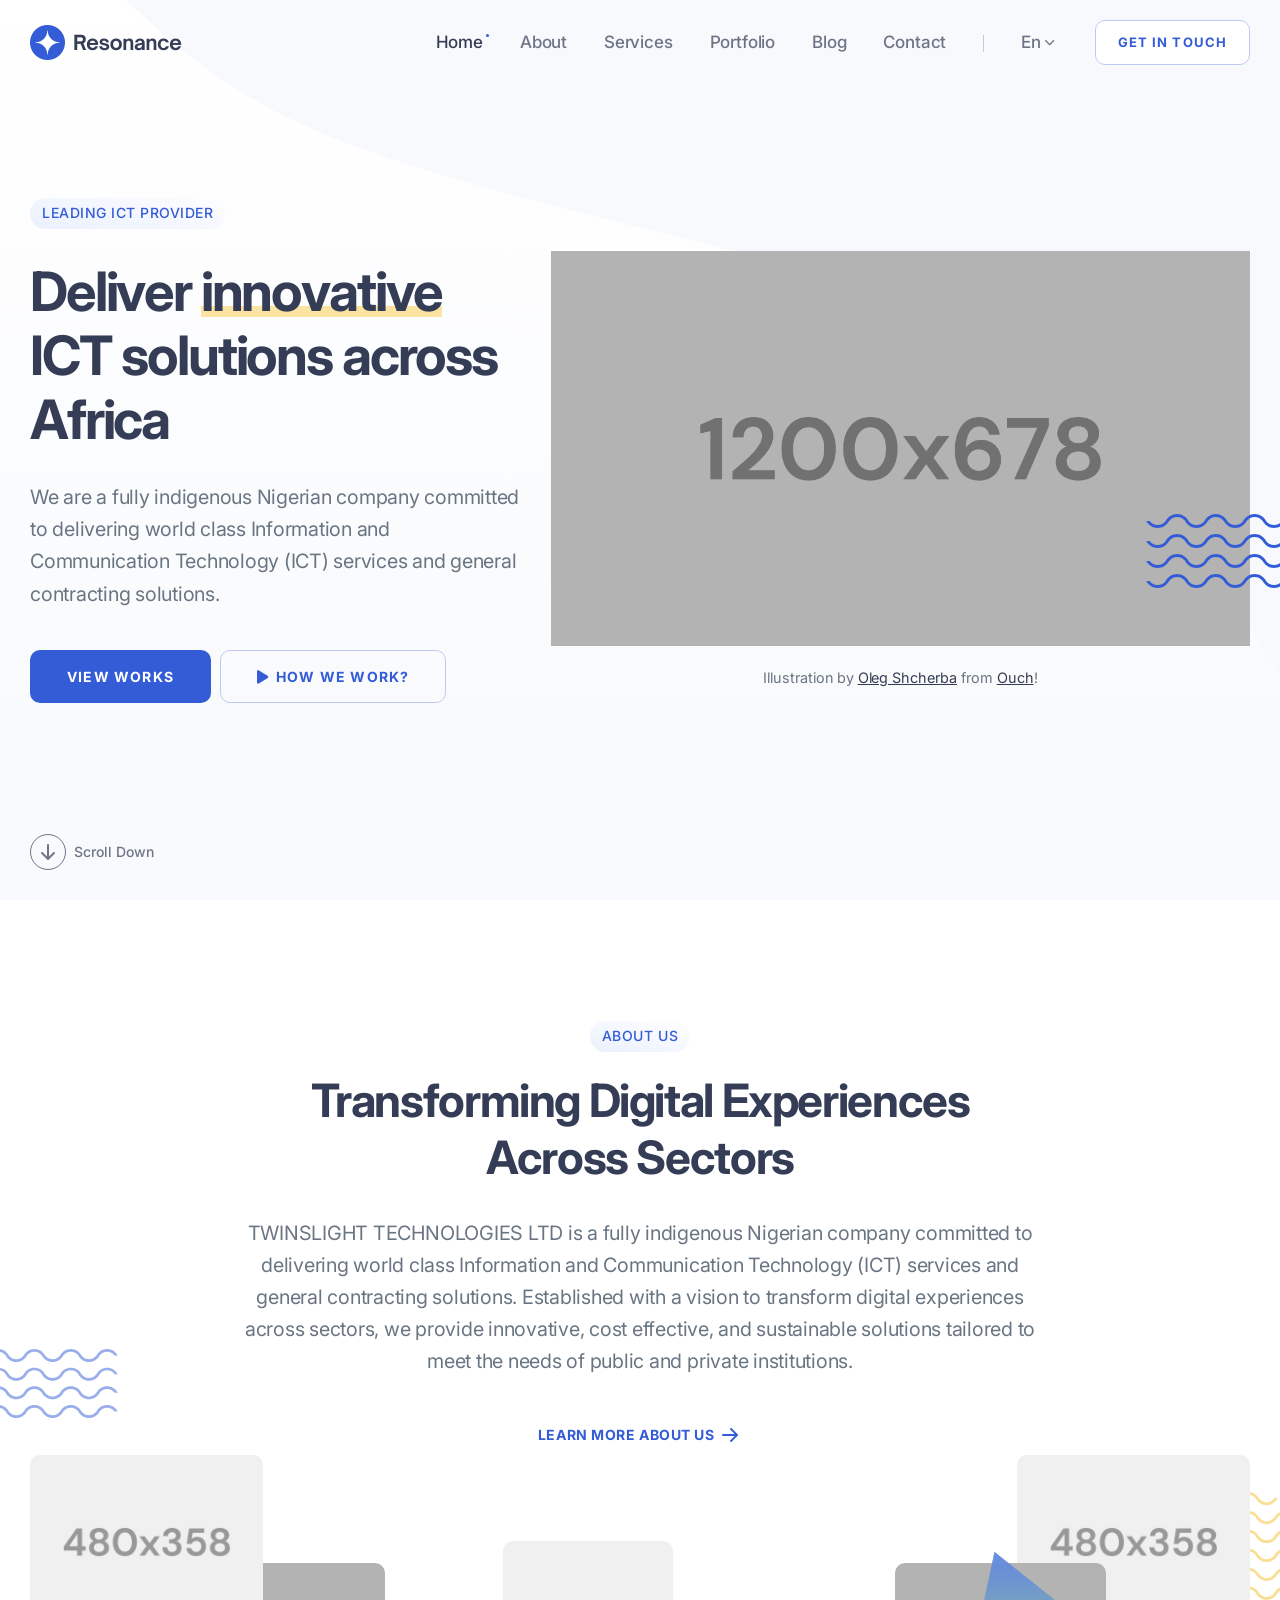
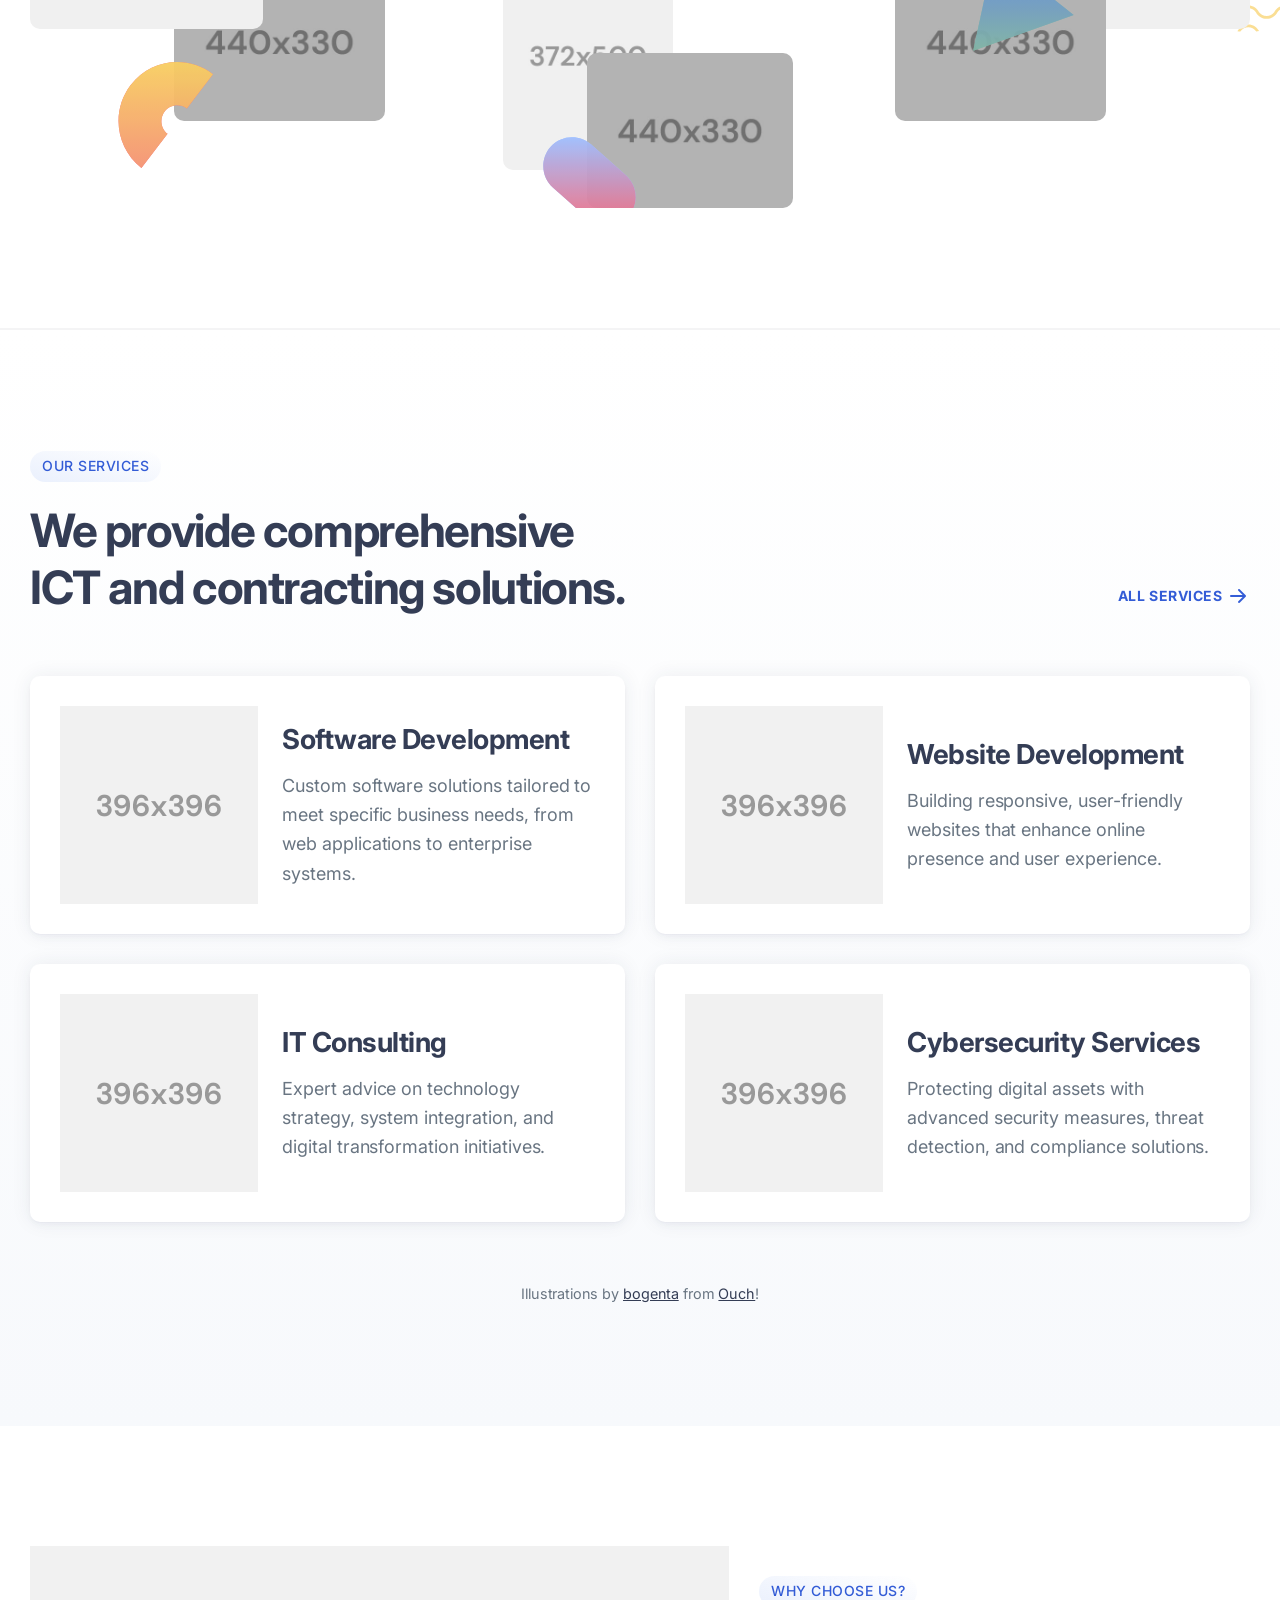
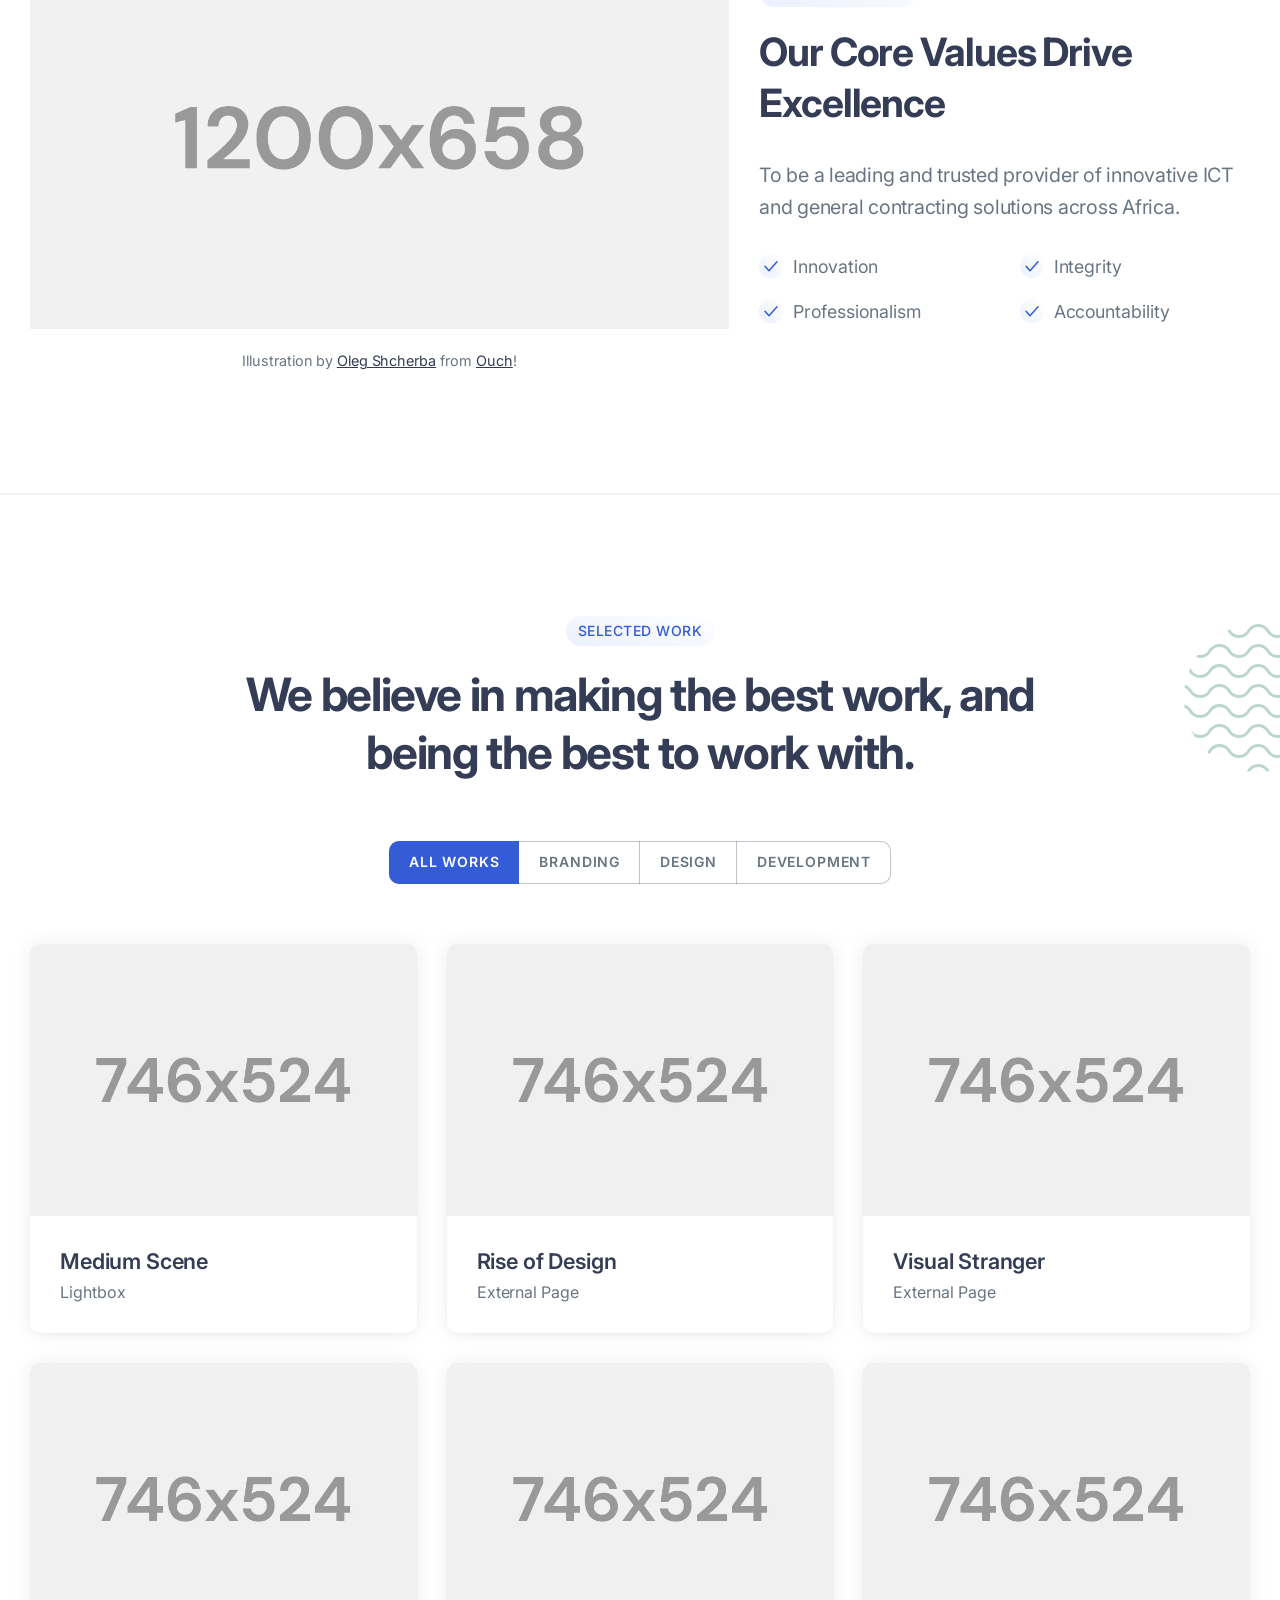
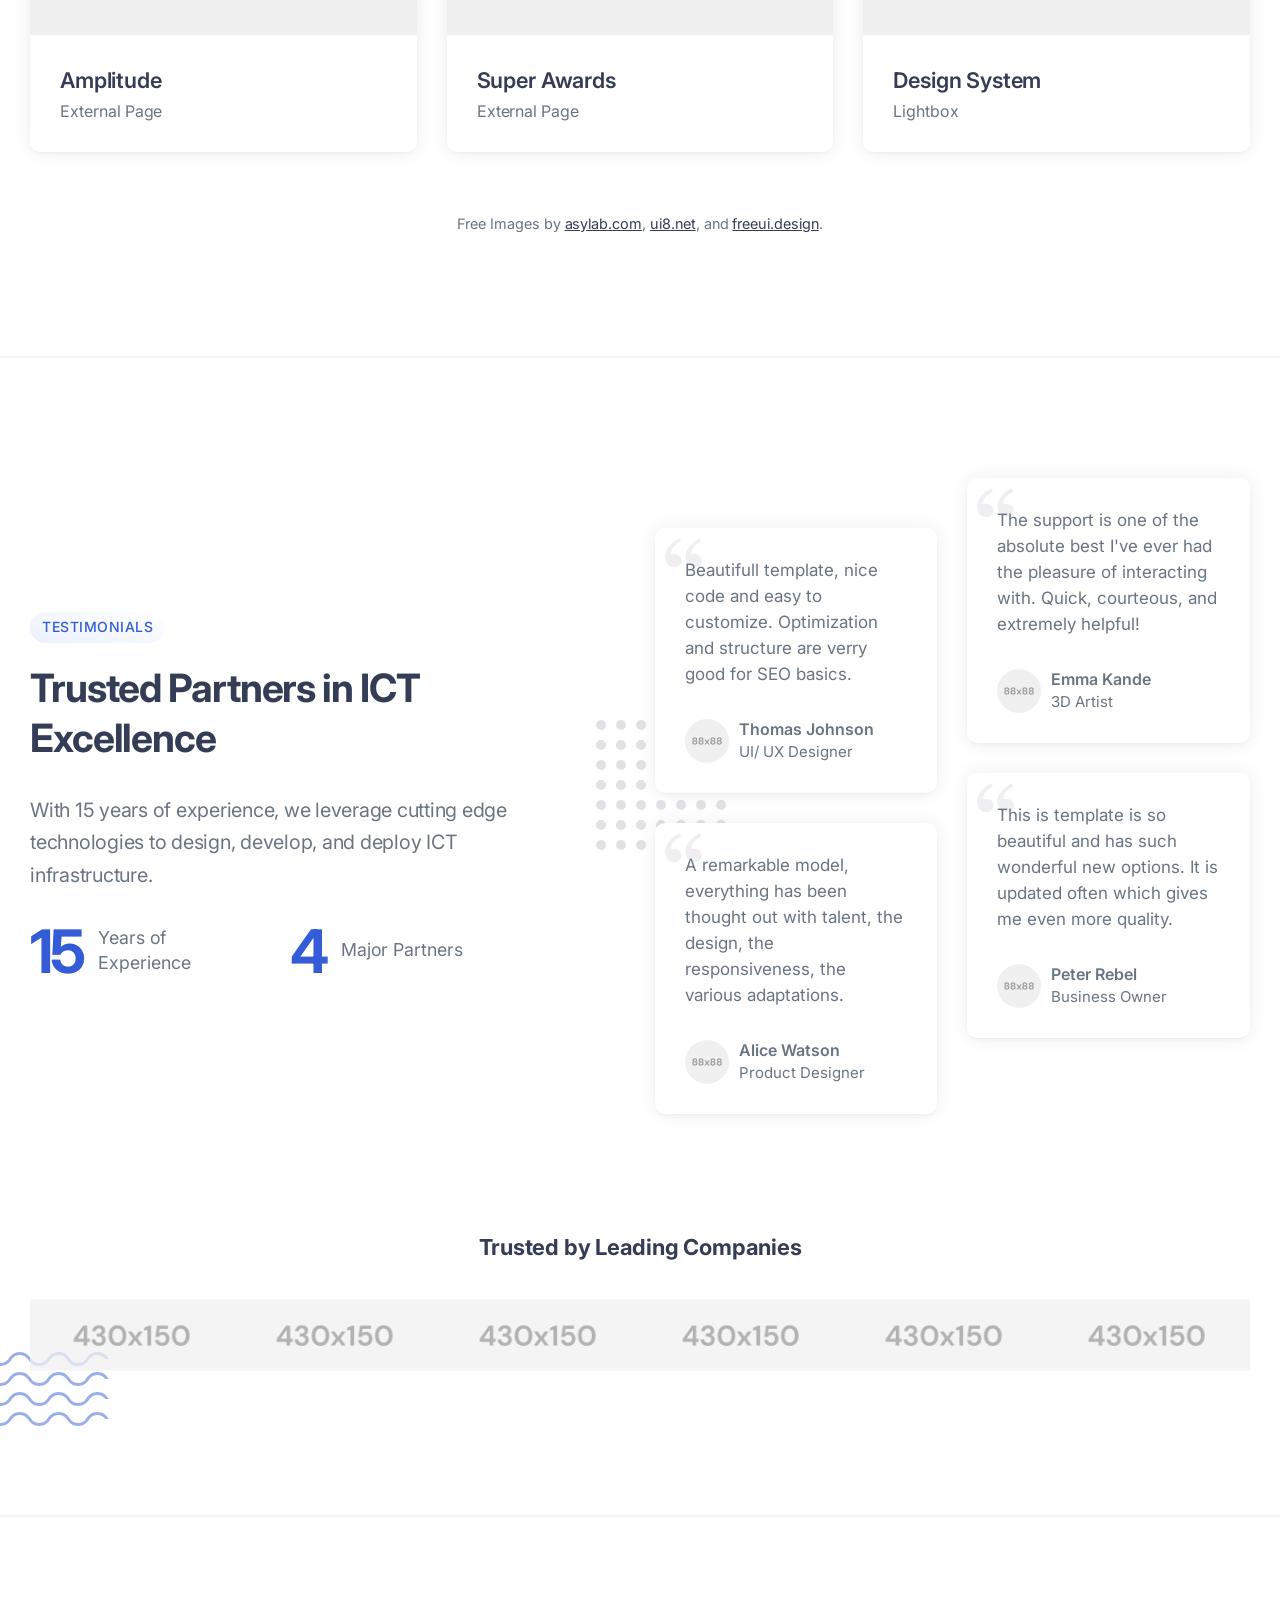
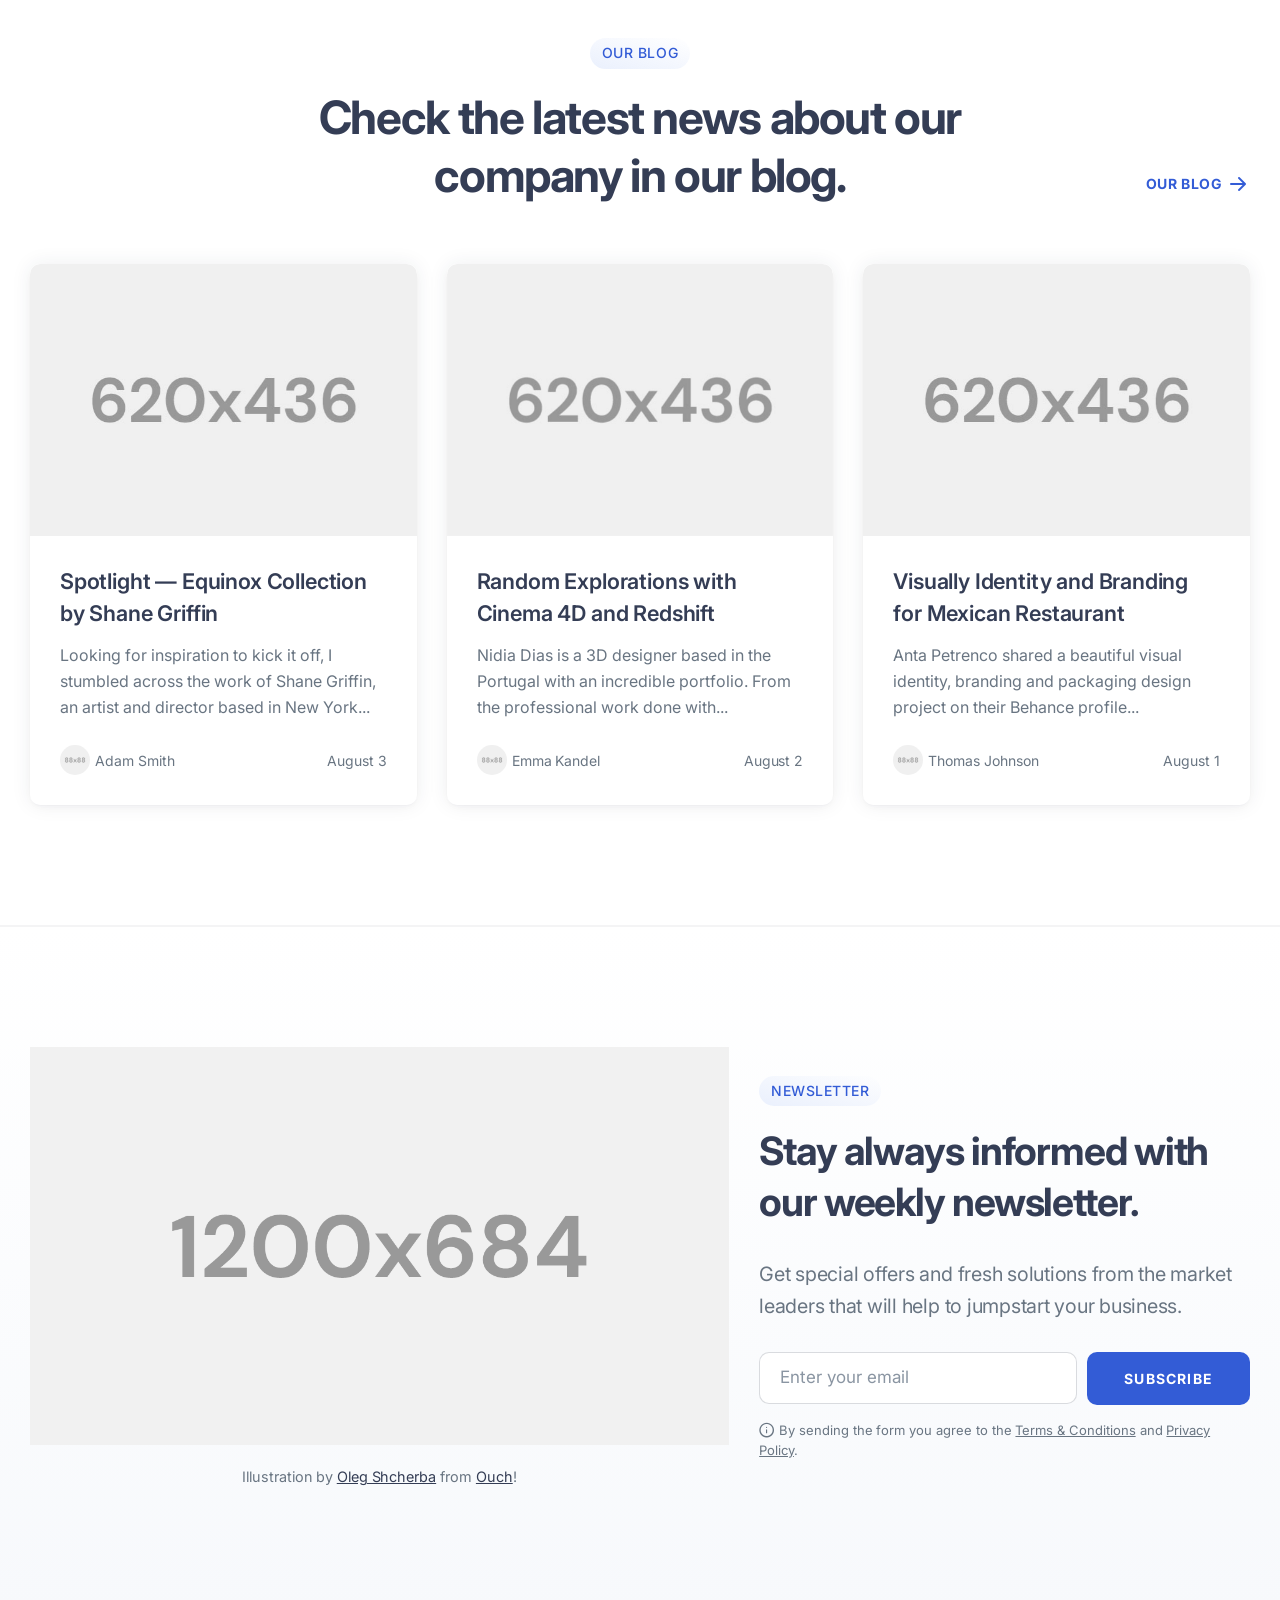
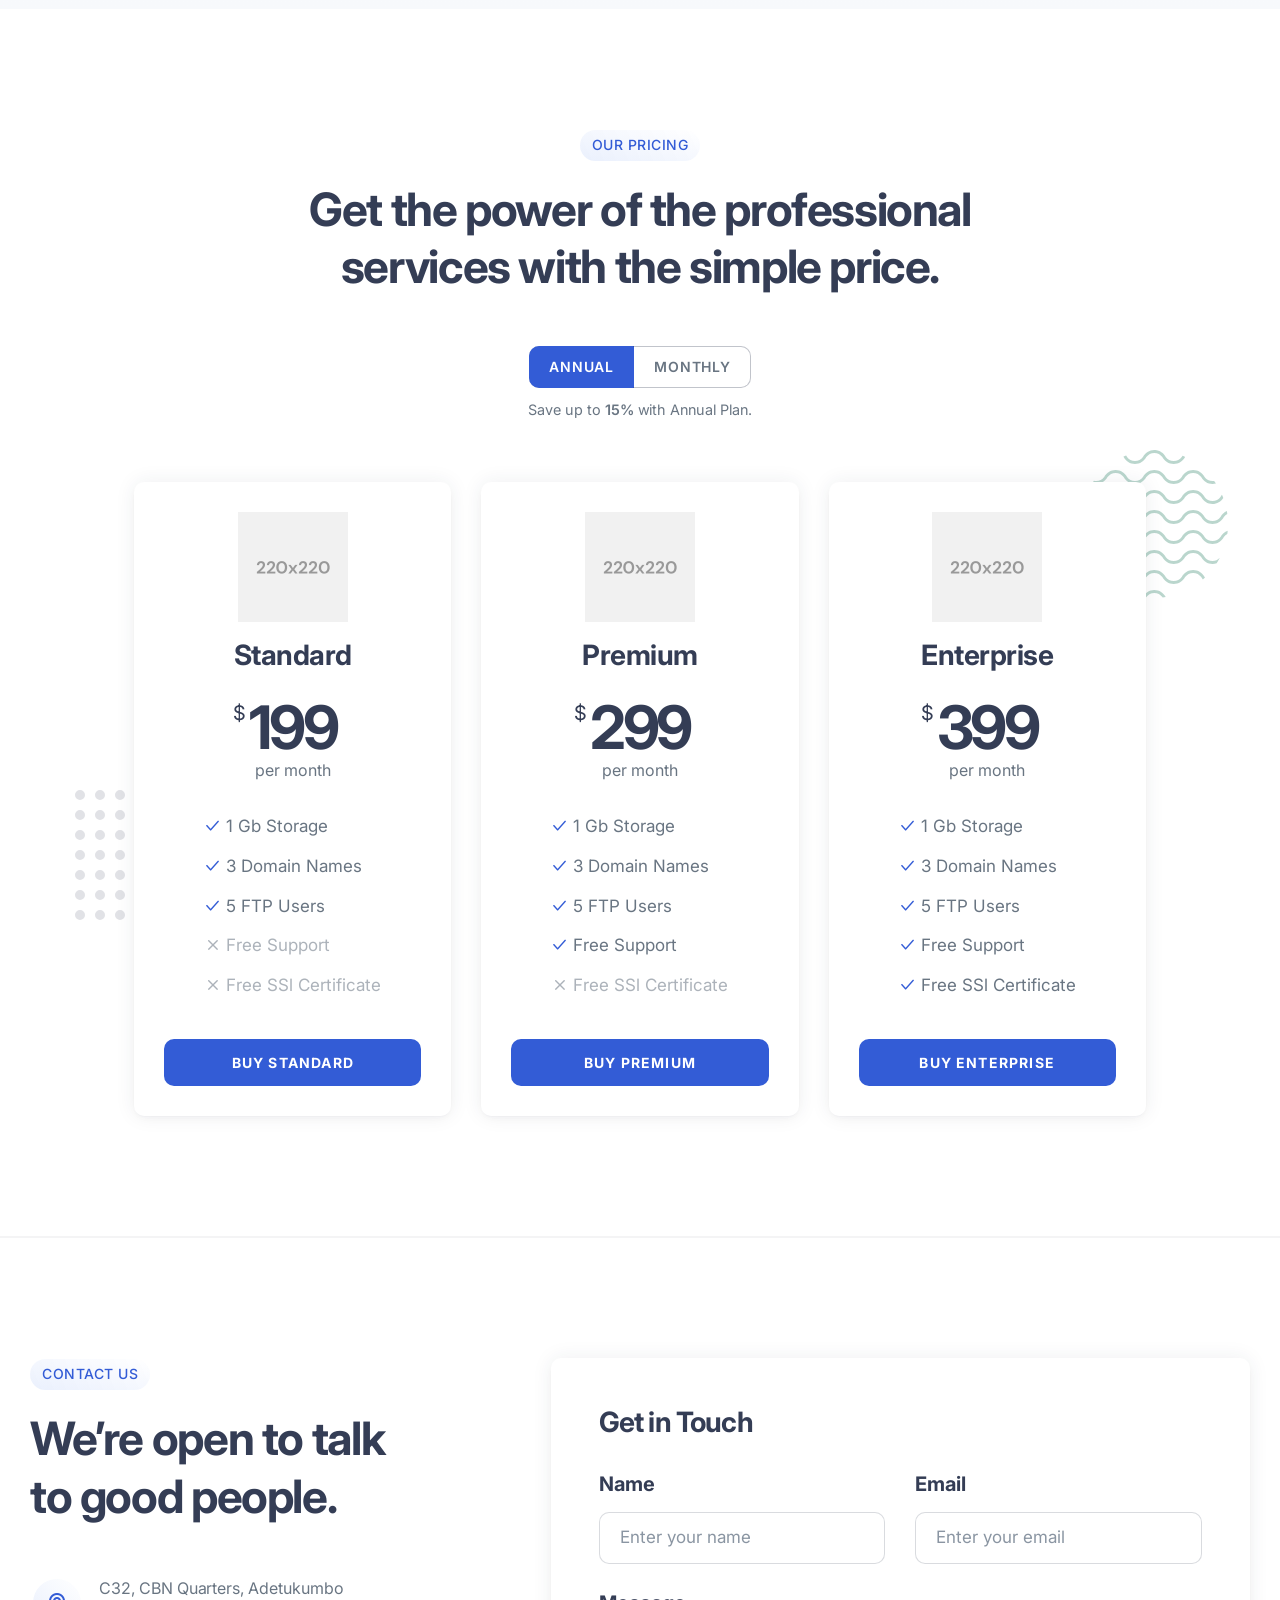
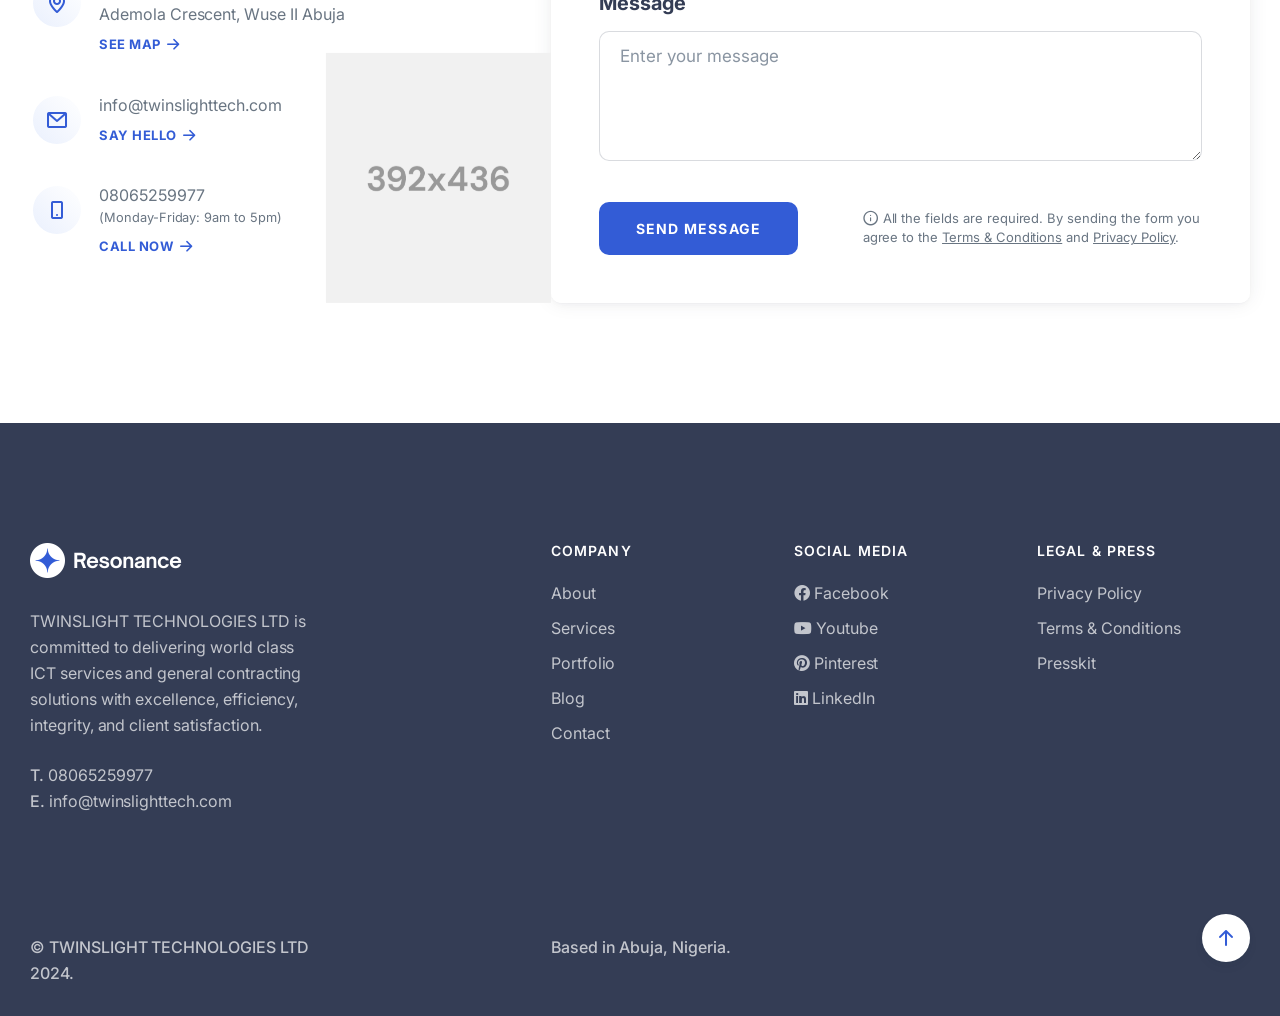
==== index.html @ d216ad8e "First commit" ====
<!DOCTYPE html>
<!-- Change the value of lang="en" attribute if your website's language is not English.
You can find the code of your language here - https://www.w3schools.com/tags/ref_language_codes.asp -->
<html lang="en">
    <head>
        
        <title>TWINSLIGHT TECHNOLOGIES LTD - Innovative ICT Solutions</title>
        <meta name="description" content="TWINSLIGHT TECHNOLOGIES LTD - Innovative ICT Solutions">  
        <meta charset="utf-8">
        <meta name="author" content="TWINSLIGHT TECHNOLOGIES LTD">
        <meta name="viewport" content="width=device-width, initial-scale=1.0" />
        
        <!-- Favicon -->
        <link rel="icon" href="images/favicon.png" type="image/png" sizes="any">
        <link rel="icon" href="images/favicon.svg" type="image/svg+xml">         

        <!-- CSS -->
        <link rel="stylesheet" href="css/bootstrap.min.css">
        <link rel="stylesheet" href="css/style.css">
        <link rel="stylesheet" href="css/style-responsive.css">
        <link rel="stylesheet" href="css/vertical-rhythm.min.css">
        <link rel="stylesheet" href="css/magnific-popup.css">
        <link rel="stylesheet" href="css/owl.carousel.css">
        <link rel="stylesheet" href="css/splitting.css">
        <link rel="stylesheet" href="css/YTPlayer.css">
        <link rel="stylesheet" href="css/demo-fancy/demo-fancy.css">
        
        <!-- Google Fonts -->
        <link rel="preconnect" href="https://fonts.googleapis.com">
        <link rel="preconnect" href="https://fonts.gstatic.com" crossorigin>
        <link href="https://fonts.googleapis.com/css2?family=Inter:wght@400;500;600;700&display=swap" rel="stylesheet"> 
    
    </head>
    <body class="appear-animate">
        
        <!-- Page Loader -->        
        <div class="page-loader color">
            <div class="loader">Loading...</div>
        </div>
        <!-- End Page Loader -->
        
        <!-- Skip to Content -->
        <a href="#main" class="btn skip-to-content">Skip to Content</a>
        <!-- End Skip to Content -->
        
        <!-- Page Wrap -->
        <div class="page" id="top">
            
            <!-- Navigation Panel -->
            <nav class="main-nav transparent stick-fixed wow-menubar wch-unset">
                <div class="main-nav-sub container">
                    
                    <!-- Logo  (* Add your text or image to the link tag. Use SVG or PNG image format. 
                    If you use a PNG logo image, the image resolution must be equal 200% of the visible logo
                    image size for support of retina screens. See details in the template documentation. *) -->
                    <div class="nav-logo-wrap position-static local-scroll">
                        <a href="index.html" class="logo">
                            <img src="images/demo-fancy/logo-dark.png" alt="TWINSLIGHT TECHNOLOGIES LTD Logo" width="154" height="35" />
                        </a>
                    </div>
                    
                    <!-- Mobile Menu Button -->
                    <div class="mobile-nav" role="button" tabindex="0">
                        <i class="mobile-nav-icon"></i>
                        <span class="visually-hidden">Menu</span>
                    </div>
                    
                    <!-- Main Menu -->
                    <div class="inner-nav desktop-nav">
                        <ul class="clearlist local-scroll justify-content-end">                            
                            <li><a href="fancy-multi-page.html" class="active">Home</a></li>
                            <li><a href="fancy-about.html">About</a></li>
                            <li><a href="fancy-services.html">Services</a></li>
                            <li><a href="fancy-portfolio.html">Portfolio</a></li>
                            <li><a href="fancy-blog.html">Blog</a></li>
                            <li><a href="fancy-contact.html">Contact</a></li>
                            
                            <li class="desktop-nav-display">
                                <div class="vr mt-2"></div>
                            </li>
                            
                            <!-- Languages -->
                            <li>
                                <a href="#" class="mn-has-sub">En <i class="mi-chevron-down"></i></a>
                                
                                <ul class="mn-sub to-left">                                    
                                    <li><a href="#">English</a></li>
                                    <li><a href="#">French</a></li>
                                    <li><a href="#">German</a></li>                                    
                                </ul>
                                
                            </li>
                            <!-- End Languages -->  
                                                      
                            <li>
                                <a href="fancy-contact.html" class="opacity-1 no-hover">
                                    <span class="btn btn-mod btn-w btn-border-c btn-small btn-round" data-btn-animate="y">Get in touch</span>
                                </a>
                            </li>
                        </ul>                      
                        
                    </div>
                    <!-- End Main Menu -->
                    
                </div>
            </nav>
            <!-- End Navigation Panel -->
            
            <main id="main">
            
                <!-- Home Section -->
                <section class="home-section bg-gradient-gray-light-1 bg-scroll" id="home">
                    
                    <!-- Background Shape -->
                    <div class="bg-shape-1 wow fadeIn">
                        <img src="images/demo-fancy/bg-shape-1.svg" alt="" />
                    </div>
                    <!-- End Background Shape -->
                    
                    <div class="container position-relative min-height-100vh d-flex align-items-center pt-100 pb-100 pt-sm-120 pb-sm-120">
                        
                        <!-- Home Section Content -->
                        <div class="home-content text-start">
                            <div class="row">
                                
                                <!-- Home Section Text -->
                                <div class="col-md-10 offset-md-1 col-lg-6 offset-lg-0 col-xl-5 d-flex align-items-center mb-md-60 mb-sm-30">
                                    <div class="w-100 text-center text-lg-start">
                                        
                                        <h2 class="section-caption-fancy mb-30 mb-xs-20 wow fadeInUp" data-wow-duration="1.2s">
                                            Leading ICT Provider
                                        </h2>
                                        
                                        <h1 class="hs-title-10 mb-30">
                                            <span class="wow charsAnimIn" data-splitting="chars">
                                                Deliver <span class="mark-decoration-3-wrap">innovative <b class="mark-decoration-3 wow scalexIn" data-wow-delay="1.1s"></b></span> ICT solutions across Africa
                                            </span>
                                        </h1>
                                        
                                        <p class="section-descr mb-40 wow fadeInUp" data-wow-delay="0.6s" data-wow-duration="1.2s" data-wow-offset="0">
                                            We are a fully indigenous Nigerian company committed to delivering world class Information and Communication Technology (ICT) services and general contracting solutions.
                                        </p>
                                    
                                        <div class="local-scroll wow fadeInUp wch-unset" data-wow-delay="0.7s" data-wow-duration="1.2s">
                                            
                                            <a href="fancy-portfolio.html" class="btn btn-mod btn-color btn-large btn-round btn-hover-anim me-1 mb-xs-10">
                                                <span>View works</span>
                                            </a>
                                            
                                            <a href="https://www.youtube.com/watch?v=jTea_8Fk5Ns" class="btn btn-mod btn-border-c btn-large btn-round mb-xs-10 lightbox mfp-iframe" data-btn-animate="y">
                                                <i class="icon-play size-13 me-1"></i> How we work?
                                            </a>
                                            
                                        </div>
                                        
                                    </div>
                                </div>
                                <!-- End Home Section Text -->
                                
                                <!-- Image -->
                                <div class="col-lg-6 col-xl-7 d-flex align-items-center">
                                    <div class="w-100 wow fadeInLeft" data-wow-delay="0.7s">
                                        
                                        <div class="position-relative mt-40 mb-20">
                                            
                                            <img src="images/demo-fancy/hs-image.png" alt="Image Description" class="w-100" />
                                            
                                            <!-- Decorative Waves -->
                                            <div class="decoration-5 d-none d-sm-block" data-rellax-y data-rellax-speed="-0.7" data-rellax-percentage="0.5">
                                                <img src="images/demo-fancy/decoration-1.svg" alt="" />
                                            </div>
                                            <!-- End Decorative Waves -->
                                            
                                        </div>
                                        
                                        <div class="small text-gray text-center">
                                            Illustration by <a href="https://icons8.com/illustrations/author/TQQ1qAnr9rn5" rel="noopener nofollow" target="_blank">Oleg Shcherba</a> from <a href="https://icons8.com/illustrations" rel="noopener nofollow" target="_blank">Ouch</a>!
                                        </div>
                                        
                                    </div>
                                </div>
                                <!-- End Image -->
                                
                            </div>                            
                        </div>
                        <!-- End Home Section Content -->
                        
                        <!-- Scroll Down -->
                        <div class="local-scroll scroll-down-wrap-type-1 wow fadeInUp" data-wow-offset="0">
                            <div class="container text-center text-lg-start">
                                <a href="#about" class="scroll-down-1">
                                    <div class="scroll-down-1-icon">
                                        <i class="mi-arrow-down"></i>
                                    </div>
                                    <div class="scroll-down-1-text">Scroll Down</div>
                                </a>
                            </div>                            
                        </div>
                        <!-- End Scroll Down -->
                        
                    </div>
                    
                </section>
                <!-- End Home Section -->
                
                
                <!-- About Section -->
                <section class="page-section" id="about">
                    <div class="container position-relative">
                    
                        <div class="row mb-xs-40">                            
                            <div class="col-md-10 offset-md-1 col-lg-8 offset-lg-2 text-center">
                                
                                <h2 class="section-caption-fancy mb-20 mb-xs-10">About Us</h2>
                                
                                <h3 class="section-title mb-30 mb-xs-20 wow fadeInUp">Transforming Digital Experiences Across Sectors</h3>
                                
                                <p class="section-descr mb-40 mb-sm-20 wow fadeInUp" data-wow-delay="0.06s">
                                    TWINSLIGHT TECHNOLOGIES LTD is a fully indigenous Nigerian company committed to delivering world class Information and Communication Technology (ICT) services and general contracting solutions. Established with a vision to transform digital experiences across sectors, we provide innovative, cost effective, and sustainable solutions tailored to meet the needs of public and private institutions.
                                </p>
                                
                                <div class="local-scroll wow fadeInUp" data-wow-delay="0.12s">
                                    <a href="fancy-about.html" class="link-hover-anim" data-link-animate="y">Learn more about us <i class="mi-arrow-right size-24"></i></a>
                                </div>
                                
                            </div>                            
                        </div>
                        
                        <!-- Images Composition -->
                        <div class="row">
                                                        
                            <div class="col-sm-4 mb-xs-50">
                                <div class="me-xl-4 pe-sm-2">
                                    <div class="composition-1">
                                        <div class="composition-1-image-1">
                                            <img src="images/demo-fancy/section-image-1.jpg" alt="Image Description" />
                                        </div>
                                        <div class="composition-1-image-2">
                                            <img src="images/demo-fancy/section-image-2.jpg" alt="Image Description" />
                                        </div>
                                        <div class="composition-1-decoration-1" data-rellax-y data-rellax-speed="-0.5" data-rellax-percentage="0.65">
                                            <img src="images/demo-fancy/decoration-1.svg" alt="" />
                                        </div>
                                        <div class="composition-1-decoration-2" data-rellax-y data-rellax-speed="0.5" data-rellax-percentage="0.2">
                                            <img src="images/demo-fancy/decoration-2.svg" alt="" />
                                        </div>
                                    </div>
                                </div>
                            </div>
                            
                            <div class="col-sm-4 mb-xs-50">
                                <div class="ms-xl-5 ps-sm-2 me-xl-4 pe-sm-2 pe-xl-3">
                                    <div class="composition-2">
                                        <div class="composition-2-image-1 mt-xs-0">
                                            <img src="images/demo-fancy/section-image-3.jpg" alt="Image Description" />
                                        </div>
                                        <div class="composition-2-image-2">
                                            <img src="images/demo-fancy/section-image-4.jpg" alt="Image Description" />
                                        </div>
                                        <div class="composition-2-decoration" data-rellax-y data-rellax-speed="0.5" data-rellax-percentage="0.2">
                                            <img src="images/demo-fancy/decoration-3.svg" alt="" />
                                        </div>
                                    </div>
                                </div>
                            </div>
                            
                            <div class="col-sm-4">
                                <div class="ms-xl-4 ps-sm-2">
                                    <div class="composition-3">
                                        <div class="composition-3-image-1">
                                            <img src="images/demo-fancy/section-image-6.jpg" alt="Image Description" />
                                        </div>
                                        <div class="composition-3-image-2">
                                            <img src="images/demo-fancy/section-image-5.jpg" alt="Image Description" />
                                        </div>
                                        <div class="composition-3-decoration-1" data-rellax-y data-rellax-speed="0.5" data-rellax-percentage="0.7">
                                            <img src="images/demo-fancy/decoration-4.svg" alt="" />
                                        </div>
                                        <div class="composition-3-decoration-2" data-rellax-y data-rellax-speed="-0.5" data-rellax-percentage="0.5">
                                            <img src="images/demo-fancy/decoration-5.svg" alt="" />
                                        </div>
                                    </div>
                                </div>
                            </div>
                            
                        </div>
                        <!-- End Images Composition -->                        
                    
                    </div>
                </section>
                <!-- End About Section -->
                
                
                <!-- Divider -->
                <hr class="mt-0 mb-0"/>
                <!-- End Divider -->
                
                
                <!-- Services Section -->
                <section class="page-section bg-gradient-gray-light-1 bg-scroll" id="services">
                    <div class="container position-relative">
                    
                        <div class="row mb-60 mb-sm-40">
                            
                            <div class="col-md-8 col-lg-6">                                
                                <h2 class="section-caption-fancy mb-20 mb-xs-10">Our Services</h2>
                                <h3 class="section-title mb-0 mb-sm-20">We provide comprehensive ICT and contracting solutions.</h3>
                            </div>
                            
                            <div class="col-md-4 col-lg-6 d-flex align-items-end">
                                <div class="local-scroll text-md-end w-100">
                                    <a href="fancy-services.html" class="link-hover-anim" data-link-animate="y">All services <i class="mi-arrow-right size-24"></i></a>
                                </div>
                            </div>                        
                            
                        </div>
                        
                        <!-- Services Grid -->
                        <div class="row services-5-grid">
                            
                            <!-- Services Item -->
                            <div class="col-md-6 d-flex align-items-stretch">
                                <div class="services-5-item d-flex align-items-stretch text-center text-xl-start">
                                    <div class="d-xl-flex wow fadeInUpShort">
                                        <div class="services-5-image mb-lg-20 me-xl-4">
                                            <img src="images/demo-fancy/services/service-1.png" width="198" height="198" alt="Image Description" />
                                        </div>
                                        <div class="services-5-body d-flex align-items-center">
                                            <div class="w-100">
                                                <h4 class="services-5-title">Software Development</h4>
                                                <p class="services-5-text mb-0">
                                                    Custom software solutions tailored to meet specific business needs, from web applications to enterprise systems.
                                                </p>
                                            </div>
                                        </div>
                                    </div>
                                </div>
                            </div>
                            <!-- End Services Item -->
                            
                            <!-- Services Item -->
                            <div class="col-md-6 d-flex align-items-stretch">
                                <div class="services-5-item d-flex align-items-stretch text-center text-xl-start">
                                    <div class="d-xl-flex wow fadeInUpShort">
                                        <div class="services-5-image mb-lg-20 me-xl-4">
                                            <img src="images/demo-fancy/services/service-2.png" width="198" height="198" alt="Image Description" />
                                        </div>
                                        <div class="services-5-body d-flex align-items-center">
                                            <div class="w-100">
                                                <h4 class="services-5-title">Website Development</h4>
                                                <p class="services-5-text mb-0">
                                                    Building responsive, user-friendly websites that enhance online presence and user experience.
                                                </p>
                                            </div>
                                        </div>
                                    </div>
                                </div>
                            </div>
                            <!-- End Services Item -->
                            
                            <!-- Services Item -->
                            <div class="col-md-6 d-flex align-items-stretch">
                                <div class="services-5-item d-flex align-items-stretch text-center text-xl-start">
                                    <div class="d-xl-flex wow fadeInUpShort">
                                        <div class="services-5-image mb-lg-20 me-xl-4">
                                            <img src="images/demo-fancy/services/service-3.png" width="198" height="198" alt="Image Description" />
                                        </div>
                                        <div class="services-5-body d-flex align-items-center">
                                            <div class="w-100">
                                                <h4 class="services-5-title">IT Consulting</h4>
                                                <p class="services-5-text mb-0">
                                                    Expert advice on technology strategy, system integration, and digital transformation initiatives.
                                                </p>
                                            </div>
                                        </div>
                                    </div>
                                </div>
                            </div>
                            <!-- End Services Item -->
                            
                            <!-- Services Item -->
                            <div class="col-md-6 d-flex align-items-stretch">
                                <div class="services-5-item d-flex align-items-stretch text-center text-xl-start">
                                    <div class="d-xl-flex wow fadeInUpShort">
                                        <div class="services-5-image mb-lg-20 me-xl-4">
                                            <img src="images/demo-fancy/services/service-4.png" width="198" height="198" alt="Image Description" />
                                        </div>
                                        <div class="services-5-body d-flex align-items-center">
                                            <div class="w-100">
                                                <h4 class="services-5-title">Cybersecurity Services</h4>
                                                <p class="services-5-text mb-0">
                                                    Protecting digital assets with advanced security measures, threat detection, and compliance solutions.
                                                </p>
                                            </div>
                                        </div>
                                    </div>
                                </div>
                            </div>
                            <!-- End Services Item -->
                            
                        </div>
                        <!-- End Services Grid -->
                        
                        <div class="small text-gray text-center mt-60 mt-sm-40">
                            Illustrations by <a href="https://www.instagram.com/b0g3nta" rel="noopener nofollow" target="_blank">bogenta</a> from <a href="https://icons8.com/illustrations" rel="noopener nofollow" target="_blank">Ouch</a>!
                        </div>               
                    
                    </div>
                </section>
                <!-- End Services Section -->
                
                
                <!-- Why Choose Us Section -->
                <section class="page-section">
                    <div class="container position-relative">
                    
                        <div class="row">
                            
                            <!-- Image -->
                            <div class="col-lg-6 col-xl-7 d-flex align-items-center">
                                <div class="w-100">
                                    
                                    <div class="mb-20">
                                        <img src="images/demo-fancy/section-image-7.png" alt="Image Description" class="w-100" />
                                     </div>
                                    
                                    <div class="small text-gray text-center">
                                        Illustration by <a href="https://icons8.com/illustrations/author/TQQ1qAnr9rn5" rel="noopener nofollow" target="_blank">Oleg Shcherba</a> from <a href="https://icons8.com/illustrations" rel="noopener nofollow" target="_blank">Ouch</a>!
                                    </div>
                                    
                                </div>
                            </div>
                            <!-- End Images -->
                            
                            <!-- Section Text -->
                            <div class="col-lg-6 col-xl-5 d-flex align-items-center order-first order-lg-last mb-md-60 mb-sm-40">
                                <div class="w-100">
                                    
                                    <h2 class="section-caption-fancy mb-20 mb-xs-10">
                                        Why Choose Us?
                                    </h2>
                                    
                                    <h3 class="section-title-small mb-30">
                                        Our Core Values Drive Excellence
                                    </h3>
                                    
                                    <p class="section-descr mb-30">
                                        To be a leading and trusted provider of innovative ICT and general contracting solutions across Africa.
                                    </p>         
                                    
                                    <!-- Features List -->
                                    <div class="row features-list">
                                        
                                        <!-- Features List Item -->
                                        <div class="col-sm-6 col-lg-12 col-xl-6 d-flex mb-3">
                                            <div class="features-list-icon">
                                                <i class="mi-check"></i>
                                            </div>
                                            <div class="features-list-text">
                                                Innovation
                                            </div>
                                        </div>
                                        <!-- End Features List Item -->
                                        
                                        <!-- Features List Item -->
                                        <div class="col-sm-6 col-lg-12 col-xl-6 col-lg-6 d-flex mb-3">
                                            <div class="features-list-icon">
                                                <i class="mi-check"></i>
                                            </div>
                                            <div class="features-list-text">
                                                Integrity
                                            </div>
                                        </div>
                                        <!-- End Features List Item -->
                                        
                                        <!-- Features List Item -->
                                        <div class="col-sm-6 col-lg-12 col-xl-6 d-flex mb-3">
                                            <div class="features-list-icon">
                                                <i class="mi-check"></i>
                                            </div>
                                            <div class="features-list-text">
                                                Professionalism
                                            </div>
                                        </div>
                                        <!-- End Features List Item -->
                                        
                                        <!-- Features List Item -->
                                        <div class="col-sm-6 col-lg-12 col-xl-6 d-flex mb-3">
                                            <div class="features-list-icon">
                                                <i class="mi-check"></i>
                                            </div>
                                            <div class="features-list-text">
                                                Accountability
                                            </div>
                                        </div>
                                        <!-- End Features List Item -->
                                        
                                    </div>
                                    <!-- End Features List -->                           
                                    
                                </div>
                            </div>
                            <!-- End Section Text -->
                        
                        </div>                                   
                    
                    </div>
                </section>
                <!-- End Why Choose Us Section -->
                
                
                <!-- Divider -->
                <hr class="mt-0 mb-0"/>
                <!-- End Divider -->
                
                
                <!-- Portfolio Section -->
                <section class="page-section" id="portfolio">
                    <div class="container position-relative">
                    
                        <div class="row mb-60 mb-sm-40">                            
                            <div class="col-md-8 offset-md-2 text-center">                                
                                <h2 class="section-caption-fancy mb-20 mb-xs-10">Selected Work</h2>
                                <h3 class="section-title mb-0">We believe in making the best work, and being the best to work with.</h3>
                            </div>                            
                        </div>
                        
                        <!-- Works Filter -->                    
                        <div class="works-filter works-filter-fancy text-center mb-60 mb-sm-40 z-1">
                            <a href="#" class="filter active" role="button" aria-pressed="true" data-filter="*">All works</a>
                            <a href="#branding" class="filter" role="button" aria-pressed="false" data-filter=".branding">Branding</a>
                            <a href="#design" class="filter" role="button" aria-pressed="false" data-filter=".design">Design</a>
                            <a href="#development" class="filter" role="button" aria-pressed="false" data-filter=".development">Development</a>
                        </div>                        
                        <!-- End Works Filter -->
                        
                        <div class="position-relative">
                            
                            <!-- Decorative Waves -->
                            <div class="decoration-6 d-none d-sm-block opacity-055" data-rellax-y data-rellax-speed="-0.7" data-rellax-percentage="0.5">
                                <img src="images/demo-fancy/decoration-6.svg" alt="" />
                            </div>
                            <!-- End Decorative Waves -->
                            
                            <!-- Works Grid -->
                            <ul class="works-grid work-grid-3 work-grid-gut work-grid-fancy" id="work-grid">
                                
                                <!-- Work Item (Lightbox) -->
                                <li class="work-item mix development">
                                    <div class="wow-p fadeInUp" data-wow-offset="0">
                                        <a href="images/demo-fancy/portfolio/project-1-large.jpg" class="work-lightbox-link mfp-image">
                                            <div class="work-img">
                                                <img src="images/demo-fancy/portfolio/project-1.jpg" alt="Work Description" />
                                            </div>
                                            <div class="work-intro text-start">
                                                <h3 class="work-title">Medium Scene</h3>
                                                <div class="work-descr">
                                                    Lightbox 
                                                </div>
                                            </div>
                                        </a>
                                    </div>
                                </li>
                                <!-- End Work Item -->
                                
                                <!-- Work Item (External Page) -->
                                <li class="work-item mix branding design">
                                    <div class="wow-p fadeInUp" data-wow-offset="0">
                                        <a href="fancy-portfolio-single.html" class="work-ext-link">
                                            <div class="work-img">
                                                <img src="images/demo-fancy/portfolio/project-2.jpg" alt="Work Description" />
                                            </div>
                                            <div class="work-intro text-start">
                                                <h3 class="work-title">Rise of Design</h3>
                                                <div class="work-descr">
                                                    External Page
                                                </div>
                                            </div>
                                        </a>
                                    </div>
                                </li>
                                <!-- End Work Item -->
                                
                                <!-- Work Item (External Page) -->
                                <li class="work-item mix branding">
                                    <div class="wow-p fadeInUp" data-wow-offset="0">
                                        <a href="fancy-portfolio-single.html" class="work-ext-link">
                                            <div class="work-img">
                                                <img src="images/demo-fancy/portfolio/project-3.jpg" alt="Work Description" />
                                            </div>
                                            <div class="work-intro text-start">
                                                <h3 class="work-title">Visual Stranger</h3>
                                                <div class="work-descr">
                                                    External Page
                                                </div>
                                            </div>
                                        </a>
                                    </div>
                                </li>
                                <!-- End Work Item -->
                                
                                <!-- Work Item (External Page) -->
                                <li class="work-item mix design development">
                                    <div class="wow-p fadeInUp" data-wow-offset="0">
                                        <a href="fancy-portfolio-single.html" class="work-ext-link">
                                            <div class="work-img">
                                                <img src="images/demo-fancy/portfolio/project-4.jpg" alt="Work Description" />
                                            </div>
                                            <div class="work-intro text-start">
                                                <h3 class="work-title">Amplitude</h3>
                                                <div class="work-descr">
                                                    External Page
                                                </div>
                                            </div>
                                        </a>
                                    </div>
                                </li>
                                <!-- End Work Item -->
                                
                                <!-- Work Item (External Page) -->
                                <li class="work-item mix design">
                                    <div class="wow-p fadeInUp" data-wow-offset="0">
                                        <a href="fancy-portfolio-single.html" class="work-ext-link">
                                            <div class="work-img">
                                                <img src="images/demo-fancy/portfolio/project-5.jpg" alt="Work Description" />
                                            </div>
                                            <div class="work-intro text-start">
                                                <h3 class="work-title">Super Awards</h3>
                                                <div class="work-descr">
                                                    External Page
                                                </div>
                                            </div>
                                        </a>
                                    </div>
                                </li>
                                <!-- End Work Item -->
                                
                                <!-- Work Item (Lightbox) -->
                                <li class="work-item mix design branding">
                                    <div class="wow-p fadeInUp" data-wow-offset="0">
                                        <a href="images/demo-fancy/portfolio/project-6-large.jpg" class="work-lightbox-link mfp-image">
                                            <div class="work-img">
                                                <img src="images/demo-fancy/portfolio/project-6.jpg" alt="Work Description" />
                                            </div>
                                            <div class="work-intro text-start">
                                                <h3 class="work-title">Design System</h3>
                                                <div class="work-descr">
                                                    Lightbox
                                                </div>
                                            </div>
                                        </a>
                                    </div>
                                </li>
                                <!-- End Work Item -->
                                
                            </ul>
                            <!-- End Works Grid -->
                            
                        </div>                        
                        
                        <div class="small text-gray text-center mt-60 mt-sm-40">
                            Free Images by <a href="asylab.com" rel="noopener nofollow" target="_blank">asylab.com</a>, <a href="ui8.net " rel="noopener nofollow" target="_blank">ui8.net</a>, and <a href="freeui.design" rel="noopener nofollow" target="_blank">freeui.design</a>.
                        </div>         
                    
                    </div>
                </section>
                <!-- End Portfolio Section -->
                
                
                <!-- Divider -->
                <hr class="mt-0 mb-0"/>
                <!-- End Divider -->
                
                
                <!-- Testimonials Section -->
                <section class="page-section">
                    <div class="container position-relative">
                    
                        <div class="row">
                            
                            <!-- Section Text -->
                            <div class="col-lg-5 col-xl-5 d-flex align-items-center mb-md-60 mb-sm-40">
                                <div class="w-100">
                                    
                                    <h2 class="section-caption-fancy mb-20 mb-xs-10">
                                        Testimonials
                                    </h2>
                                    
                                    <h3 class="section-title-small mb-30">
                                        Trusted Partners in ICT Excellence
                                    </h3>
                                    
                                    <p class="section-descr mb-30">
                                        With 15 years of experience, we leverage cutting edge technologies to design, develop, and deploy ICT infrastructure.
                                    </p>
                                    
                                    <!-- Numbers -->
                                    <div class="row">
                                        
                                        <div class="col-md-6 number-1-item mb-sm-10">
                                            <div class="number-1-title">
                                                15
                                            </div>
                                            <div class="number-1-descr">
                                                Years of Experience
                                            </div>
                                        </div>
                                        
                                        <div class="col-md-6 number-1-item">
                                            <div class="number-1-title">
                                                4
                                            </div>
                                            <div class="number-1-descr">
                                                Major Partners
                                            </div>
                                        </div>
                                        
                                    </div>    
                                    <!-- End Numbers -->
                                    
                                </div>
                            </div>
                            <!-- End Section Text -->
                            
                            <!-- Testimonials Grid -->
                            <div class="col-lg-7 col-xl-6 offset-xl-1 d-flex align-items-center">
                                <div class="w-100 position-relative">
                                    
                                    <!-- Decoration Dots -->
                                    <div class="decoration-7 d-none d-sm-block" data-rellax-y data-rellax-speed="0.5" data-rellax-percentage="0.5">
                                        <img src="images/demo-fancy/decoration-7.svg" alt="" />
                                    </div>
                                    <!-- End Decoration Dots -->
                                    
                                    <div class="row masonry mb-n30">
                                        
                                        <!-- Testimonials Item -->
                                        <div class="col-md-6 mt-50 mt-sm-0 mb-30">
                                            <div class="testimonials-4-item">
                                                <div class="testimonials-4-icon">
                                                    <i class="icon-quotation-mark"></i>
                                                </div>
                                                <blockquote class="testimonials-4-text">                                    
                                                    <p class="mb-0">
                                                        Beautifull template, nice code and easy to customize. Optimization and structure are verry good for SEO basics.
                                                    </p>                                    
                                                    <footer class="testimonials-4-author mt-30 clearfix">                                                    
                                                        <div class="testimonials-4-author-img float-start">
                                                            <img width="44" height="44" src="images/demo-fancy/user-1.jpg" alt="Image description is here" />
                                                        </div>                                        
                                                        <div class="overflow-hidden">
                                                            Thomas Johnson
                                                            <div class="small">
                                                                UI/ UX Designer
                                                            </div>
                                                        </div>                                        
                                                    </footer>                                                                
                                                </blockquote>
                                            </div>
                                        </div>
                                        <!-- End Testimonials Item -->
                                        
                                        <!-- Testimonials Item -->
                                        <div class="col-md-6 mb-30">
                                            <div class="testimonials-4-item">
                                                <div class="testimonials-4-icon">
                                                    <i class="icon-quotation-mark"></i>
                                                </div>
                                                <blockquote class="testimonials-4-text">                                    
                                                    <p class="mb-0">
                                                        The support is one of the absolute best I've ever had the pleasure of interacting with. Quick, courteous, and extremely helpful!
                                                    </p>                                    
                                                    <footer class="testimonials-4-author mt-30 clearfix">                                                    
                                                        <div class="testimonials-4-author-img float-start">
                                                            <img width="44" height="44" src="images/demo-fancy/user-2.jpg" alt="Image description is here" />
                                                        </div>                                        
                                                        <div class="overflow-hidden">
                                                            Emma Kande
                                                            <div class="small">
                                                                3D Artist
                                                            </div>
                                                        </div>                                        
                                                    </footer>                                                                
                                                </blockquote>
                                            </div>
                                        </div>
                                        <!-- End Testimonials Item -->
                                        
                                        <!-- Testimonials Item -->
                                        <div class="col-md-6 mb-30">
                                            <div class="testimonials-4-item">
                                                <div class="testimonials-4-icon">
                                                    <i class="icon-quotation-mark"></i>
                                                </div>
                                                <blockquote class="testimonials-4-text">                                    
                                                    <p class="mb-0">
                                                        This is template is so beautiful and has such wonderful new options. It is updated often which gives me even more quality.
                                                    </p>                                    
                                                    <footer class="testimonials-4-author mt-30 clearfix">                                                    
                                                        <div class="testimonials-4-author-img float-start">
                                                            <img width="44" height="44" src="images/demo-fancy/user-3.jpg" alt="Image description is here" />
                                                        </div>                                        
                                                        <div class="overflow-hidden">
                                                            Peter Rebel
                                                            <div class="small">
                                                                Business Owner
                                                            </div>
                                                        </div>                                        
                                                    </footer>                                                                
                                                </blockquote>
                                            </div>
                                        </div>
                                        <!-- End Testimonials Item -->
                                        
                                        <!-- Testimonials Item -->
                                        <div class="col-md-6 mb-30">
                                            <div class="testimonials-4-item">
                                                <div class="testimonials-4-icon">
                                                    <i class="icon-quotation-mark"></i>
                                                </div>
                                                <blockquote class="testimonials-4-text">                                    
                                                    <p class="mb-0">
                                                        A remarkable model, everything has been thought out with talent, the design, the responsiveness, the various adaptations.
                                                    </p>                                    
                                                    <footer class="testimonials-4-author mt-30 clearfix">                                                    
                                                        <div class="testimonials-4-author-img float-start">
                                                            <img width="44" height="44" src="images/demo-fancy/user-4.jpg" alt="Image description is here" />
                                                        </div>                                        
                                                        <div class="overflow-hidden">
                                                            Alice Watson
                                                            <div class="small">
                                                                Product Designer
                                                            </div>
                                                        </div>                                        
                                                    </footer>                                                                
                                                </blockquote>
                                            </div>
                                        </div>
                                        <!-- End Testimonials Item -->
                                        
                                    </div>
                                    
                                </div>
                            </div>
                            <!-- Testimonials Grid -->
                            
                        </div>
                        
                        <!-- Logotypes -->
                        <div class="page-section pb-0 text-center">
                            
                            <h3 class="section-title-tiny">Trusted by Leading Companies</h3>
                            
                            <div class="small-item-carousel black owl-carousel mb-0">
                                    
                                <!-- Logo Item -->
                                <div class="logo-item">
                                    <img src="images/demo-fancy/logotypes/client-1.png" width="215" height="75" alt="Huawei" />
                                </div>
                                <!-- End Logo Item -->
                                
                                <!-- Logo Item -->
                                <div class="logo-item">
                                    <img src="images/demo-fancy/logotypes/client-2.png" width="215" height="75" alt="Microsoft/TD Africa" />
                                </div>
                                <!-- End Logo Item -->
                                
                                <!-- Logo Item -->
                                <div class="logo-item">
                                    <img src="images/demo-fancy/logotypes/client-3.png" width="215" height="75" alt="Nigerian Independent System Operator (NISO)" />
                                </div>
                                <!-- End Logo Item -->
                                
                                <!-- Logo Item -->
                                <div class="logo-item">
                                    <img src="images/demo-fancy/logotypes/client-4.png" width="215" height="75" alt="Nigerian Electricity Regulatory Commission (NERC)" />
                                </div>
                                <!-- End Logo Item -->
                                
                                <!-- Logo Item -->
                                <div class="logo-item">
                                    <img src="images/demo-fancy/logotypes/client-5.png" width="215" height="75" alt="Company Name" />
                                </div>
                                <!-- End Logo Item -->
                                
                                <!-- Logo Item -->
                                <div class="logo-item">
                                    <img src="images/demo-fancy/logotypes/client-6.png" width="215" height="75" alt="Company Name" />
                                </div>
                                <!-- End Logo Item -->
                                
                                <!-- Logo Item -->
                                <div class="logo-item">
                                    <img src="images/demo-fancy/logotypes/client-1.png" width="215" height="75" alt="Company Name" />
                                </div>
                                <!-- End Logo Item -->
                                
                                <!-- Logo Item -->
                                <div class="logo-item">
                                    <img src="images/demo-fancy/logotypes/client-2.png" width="215" height="75" alt="Company Name" />
                                </div>
                                <!-- End Logo Item -->
                                
                            </div>
                            
                        </div>
                        <!-- End Logotypes -->
                    
                    </div>
                </section>
                <!-- End Testimonials Section -->
                
                
                <!-- Divider -->
                <hr class="mt-0 mb-0"/>
                <!-- End Divider -->
                
                
                <!-- Blog Section -->
                <section class="page-section" id="blog">
                    <div class="container">
                    
                        <div class="row mb-60 mb-sm-40">
                            
                            <div class="col-lg-8 offset-lg-2 text-center mb-md-30">                                
                                <h2 class="section-caption-fancy mb-20 mb-xs-10">Our Blog</h2>                                
                                <h3 class="section-title mb-0 mb-xs-20">Check the latest news about our company in our blog.</h3>
                            </div>
                            
                            <div class="col-lg-2 d-flex align-items-end">
                                <div class="local-scroll text-center text-lg-end w-100">
                                    <a href="fancy-blog.html" class="link-hover-anim" data-link-animate="y">Our blog <i class="mi-arrow-right size-24"></i></a>
                                </div>
                            </div>                             
                            
                        </div>
                        
                        <!-- Blog Posts Grid -->
                        <div class="row position-relative mt-n30">
                            
                            <!-- Decorative Waves -->
                            <div class="decoration-8 d-none d-sm-block opacity-05"  data-rellax-y data-rellax-speed="-0.7" data-rellax-percentage="0.475">
                                <img src="images/demo-fancy/decoration-1.svg" alt="" />
                            </div>
                            <!-- End Decorative Waves -->
                            
                            <!-- Post Item -->
                            <div class="post-prev col-md-6 col-lg-4 mt-30 wow fadeInLeft" data-wow-offset="0" data-wow-delay="0">                                
                                <div class="post-prev-container">
                                
                                    <div class="post-prev-img">
                                        <a href="fancy-blog-single.html"><img src="images/demo-fancy/blog/post-prev-1.jpg" alt="Add Image Description" /></a>
                                    </div>
                                    
                                    <h4 class="post-prev-title"><a href="fancy-blog-single.html">Spotlight — Equinox Collection by Shane Griffin</a></h4>
                                        
                                    <div class="post-prev-text">
                                        Looking for inspiration to kick it off, I stumbled across the work of Shane Griffin, an artist and director based in New York... 
                                    </div>
                                    
                                    <div class="post-prev-info clearfix">
                                        <div class="float-start">
                                            <a href="#"><img class="post-prev-author-img" width="30" height="30" src="images/demo-fancy/user-1.jpg" alt="Image Description" /></a><a href="#">Adam Smith</a>
                                        </div>
                                        <div class="float-end"><a href="#">August 3</a></div>
                                    </div>
                                
                                </div>                                
                            </div>
                            <!-- End Post Item -->                            
                            
                            <!-- Post Item -->
                            <div class="post-prev col-md-6 col-lg-4 mt-30 wow fadeInLeft" data-wow-offset="0" data-wow-delay="0.1s">                                
                                <div class="post-prev-container">
                                
                                    <div class="post-prev-img">
                                        <a href="fancy-blog-single.html"><img src="images/demo-fancy/blog/post-prev-2.jpg" alt="Add Image Description" /></a>
                                    </div>
                                    
                                    <h4 class="post-prev-title"><a href="fancy-blog-single.html">Random Explorations with Cinema 4D and Redshift</a></h4>
                                        
                                    <div class="post-prev-text">
                                        Nidia Dias is a 3D designer based in the Portugal with an incredible portfolio. From the professional work done with... 
                                    </div>
                                    
                                    <div class="post-prev-info clearfix">
                                        <div class="float-start">
                                            <a href="#"><img class="post-prev-author-img" width="30" height="30" src="images/demo-fancy/user-2.jpg" alt="Image Description" /></a><a href="#">Emma Kandel</a>
                                        </div>
                                        <div class="float-end"><a href="#">August 2</a></div>
                                    </div>
                                
                                </div>                                
                            </div>
                            <!-- End Post Item --> 
                            
                            <!-- Post Item -->
                            <div class="post-prev col-md-6 col-lg-4 mt-30 wow fadeInLeft" data-wow-offset="0" data-wow-delay="0.2s">                                
                                <div class="post-prev-container">
                                
                                    <div class="post-prev-img">
                                        <a href="fancy-blog-single.html"><img src="images/demo-fancy/blog/post-prev-3.jpg" alt="Add Image Description" /></a>
                                    </div>
                                    
                                    <h4 class="post-prev-title"><a href="fancy-blog-single.html">Visually Identity and Branding for Mexican Restaurant</a></h4>
                                        
                                    <div class="post-prev-text">
                                        Anta Petrenco shared a beautiful visual identity, branding and packaging design project on their Behance profile...
                                    </div>
                                    
                                    <div class="post-prev-info clearfix">
                                        <div class="float-start">
                                            <a href="#"><img class="post-prev-author-img" width="30" height="30" src="images/demo-fancy/user-3.jpg" alt="Image Description" /></a><a href="#">Thomas Johnson</a>
                                        </div>
                                        <div class="float-end"><a href="#">August 1</a></div>
                                    </div>
                                
                                </div>                                
                            </div>
                            <!-- End Post Item -->                  
                            
                        </div>
                        <!-- End Blog Posts Grid -->                        
                                               
                    </div>
                </section>
                <!-- End Blog Section -->
                
                
                <!-- Divider -->
                <hr class="mt-0 mb-0"/>
                <!-- End Divider -->
                
                
                <!-- Newsletter Section -->
                <section class="page-section bg-gradient-gray-light-1 bg-scroll">
                    <div class="container">
                    
                        <div class="row">
                            
                            <!-- Image -->
                            <div class="col-lg-6 col-xl-7 d-flex align-items-center">
                                <div class="w-100">
                                    
                                    <div class="mb-20">
                                        <img src="images/demo-fancy/section-image-8.png" alt="Image Description" class="w-100" />
                                     </div>
                                    
                                    <div class="small text-gray text-center">
                                        Illustration by <a href="https://icons8.com/illustrations/author/TQQ1qAnr9rn5" rel="noopener nofollow" target="_blank">Oleg Shcherba</a> from <a href="https://icons8.com/illustrations" rel="noopener nofollow" target="_blank">Ouch</a>!
                                    </div>
                                    
                                </div>
                            </div>
                            <!-- End Images -->
                            
                            <!-- Section Text -->
                            <div class="col-lg-6 col-xl-5 d-flex align-items-center order-first order-lg-last mb-md-60 mb-sm-40">
                                <div class="w-100">
                                    
                                    <h2 class="section-caption-fancy mb-20 mb-xs-10">
                                        Newsletter
                                    </h2>
                                    
                                    <h3 class="section-title-small mb-30">
                                        Stay always informed with our weekly newsletter.
                                    </h3>
                                    
                                    <p class="section-descr mb-30">
                                        Get special offers and fresh solutions from the market leaders that will help to jumpstart your business.
                                    </p>
                                    
                                    <form id="mailchimp" class="form">
                                
                                        <div class="d-sm-flex justify-content-between mb-3">
                                            <label for="newsletter-email" class="visually-hidden">Your email</label>
                                            <input placeholder="Enter your email" class="newsletter-field input-lg round" id="newsletter-email" name="newsletter-email" type="email" pattern=".{5,100}" required aria-required="true">
                                            <button type="submit" aria-controls="subscribe-result" class="newsletter-button btn btn-mod btn-color btn-large btn-round btn-hover-anim">
                                                <span>Subscribe</span>
                                            </button>
                                        </div>
                                        
                                        <div class="form-tip">
                                            <i class="icon-info size-16"></i>
                                            By sending the form you agree to the <a href="#">Terms & Conditions</a> and <a href="#">Privacy Policy</a>.
                                        </div>
                                        
                                        <div id="subscribe-result" role="region" aria-live="polite" aria-atomic="true"></div>
                                    
                                    </form>    
                                                               
                                    
                                </div>
                            </div>
                            <!-- End Section Text -->
                        
                        </div>                                   
                    
                    </div>
                </section>
                <!-- End Newsletter Section -->
                
                
                <!-- Pricing Section -->
                <section class="page-section" id="pricing">
                    <div class="container">
                    
                        <div class="row mb-50 mb-sm-30">                            
                            <div class="col-md-8 offset-md-2 text-center">
                                <h2 class="section-caption-fancy mb-20 mb-xs-10">Our Pricing</h2>
                                <h3 class="section-title mb-0">Get the power of the professional services with the simple price.</h3>
                            </div>                            
                        </div>
                        
                        <div class="row">
                            <div class="col-xl-10 offset-xl-1">
                                
                                <!-- Nav Tabs -->
                                <div class="mb-60 mb-sm-40 text-center">
                                    
                                    <ul class="nav nav-tabs tpl-minimal-tabs animate" role="tablist">
                                        
                                        <li class="nav-item" role="presentation">
                                            <a href="#tab-annual" aria-controls="tab-annual" class="nav-link active" data-bs-toggle="tab"  role="tab" aria-selected="true">Annual</a>
                                        </li>
                                        
                                        <li class="nav-item" role="presentation">
                                            <a href="#tab-monthly" aria-controls="tab-monthly" class="nav-link" data-bs-toggle="tab" role="tab" aria-selected="false">Monthly</a>
                                        </li>
                                        
                                    </ul>
                                    
                                    <div class="small text-gray mt-10">
                                        Save up to <strong>15%</strong> with Annual Plan.
                                    </div>
                                    
                                </div>
                                <!-- End Nav Tabs -->
                                
                                <!-- Tab panes -->
                                <div class="tab-content tpl-minimal-tabs-cont position-relative wow fadeInUp">
                                    
                                    <!-- Decoration Dots -->
                                    <div class="decoration-9 d-none d-sm-block z-index-n1" data-rellax-y data-rellax-speed="0.5" data-rellax-percentage="0.5">
                                        <img src="images/demo-fancy/decoration-7.svg" alt="" />
                                    </div>
                                    <!-- End Decoration Dots -->
                                    
                                    <!-- Decorative Waves -->
                                    <div class="decoration-10 d-none d-sm-block opacity-055 z-index-n1" data-rellax-y data-rellax-speed="-0.7" data-rellax-percentage="0.37">
                                        <img src="images/demo-fancy/decoration-6.svg" alt="" />
                                    </div>
                                    <!-- End Decorative Waves -->
                                    
                                    <div class="tab-pane show active" id="tab-annual" role="tabpanel">
                                        <div class="row mt-n30">
                                            
                                            <!-- Pricing Item -->
                                            <div class="col-md-6 col-lg-4 mt-30 d-flex align-items-stretch">
                                                <div class="pricing-item">
                                                    <div class="pricing-item-inner round">
                                                        <div class="pricing-wrap">
                                                            
                                                            <div class="pricing-icon">
                                                                <img src="images/demo-fancy/pricing/plan-1.png" width="110" height="110" alt="Image Description" />
                                                            </div>
                                                            
                                                            <h4 class="pricing-title">
                                                                Standard
                                                            </h4>
                                                            
                                                            <div class="pricing-num">
                                                                <sup>$</sup>199
                                                            </div>
                                                            
                                                            <div class="pr-per">
                                                                per month
                                                            </div>    
                                                            
                                                            <div class="pricing-features">
                                                                <ul class="pr-list">
                                                                    <li><i class="mi-check color-primary-1"></i> 1 Gb Storage</li>
                                                                    <li><i class="mi-check color-primary-1"></i> 3 Domain Names</li>
                                                                    <li><i class="mi-check color-primary-1"></i> 5 FTP Users</li>
                                                                    <li class="opacity-055"><i class="mi-close"></i> Free Support</li>
                                                                    <li class="opacity-055"><i class="mi-close"></i> Free SSl Certificate</li>
                                                                </ul>
                                                            </div>                                                            
                                                                                                                                            
                                                            <div class="mt-auto local-scroll">
                                                                <a href="#" class="btn btn-mod btn-color btn-medium btn-round btn-hover-anim btn-full">
                                                                    <span>Buy Standard</span>
                                                                </a>
                                                            </div>
                                                            
                                                        </div>
                                                    </div>
                                                </div>
                                            </div>
                                            <!-- End Pricing Item -->
                                            
                                            <!-- Pricing Item -->
                                            <div class="col-md-6 col-lg-4 mt-30 d-flex align-items-stretch">
                                                <div class="pricing-item main">
                                                    <div class="pricing-item-inner round">
                                                        <div class="pricing-wrap">
                                                            
                                                            <div class="pricing-icon">
                                                                <img src="images/demo-fancy/pricing/plan-2.png" width="110" height="110" alt="Image Description" />
                                                            </div>
                                                            
                                                            <h4 class="pricing-title">
                                                                Premium
                                                            </h4>
                                                            
                                                            <div class="pricing-num">
                                                                <sup>$</sup>299
                                                            </div>
                                                            <div class="pr-per">
                                                                per month
                                                            </div>
                                                            
                                                            <div class="pricing-features">
                                                                <ul class="pr-list">
                                                                    <li><i class="mi-check color-primary-1"></i> 1 Gb Storage</li>
                                                                    <li><i class="mi-check color-primary-1"></i> 3 Domain Names</li>
                                                                    <li><i class="mi-check color-primary-1"></i> 5 FTP Users</li>
                                                                    <li><i class="mi-check color-primary-1"></i> Free Support</li>
                                                                    <li class="opacity-055"><i class="mi-close"></i> Free SSl Certificate</li>
                                                                </ul>
                                                            </div>                                                          
                                                            
                                                            <div class="mt-auto local-scroll">
                                                                <a href="#" class="btn btn-mod btn-color btn-medium btn-round btn-hover-anim btn-full">
                                                                    <span>Buy Premium</span>
                                                                </a>
                                                            </div>
                                                            
                                                        </div>
                                                    </div>
                                                </div>
                                            </div>
                                            <!-- End Pricing Item -->
                                            
                                            <!-- Pricing Item -->
                                            <div class="col-md-6 col-lg-4 mt-30 d-flex align-items-stretch">
                                                <div class="pricing-item">
                                                    <div class="pricing-item-inner round">
                                                        <div class="pricing-wrap">
                                                            
                                                            <div class="pricing-icon">
                                                                <img src="images/demo-fancy/pricing/plan-3.png" width="110" height="110" alt="Image Description" />
                                                            </div>
                                                            
                                                            <h4 class="pricing-title">
                                                                Enterprise
                                                            </h4>
                                                            
                                                            <div class="pricing-num">
                                                                <sup>$</sup>399
                                                            </div>
                                                            <div class="pr-per">
                                                                per month
                                                            </div>
                                                            
                                                            <div class="pricing-features">
                                                                <ul class="pr-list">
                                                                    <li><i class="mi-check color-primary-1"></i> 1 Gb Storage</li>
                                                                    <li><i class="mi-check color-primary-1"></i> 3 Domain Names</li>
                                                                    <li><i class="mi-check color-primary-1"></i> 5 FTP Users</li>
                                                                    <li><i class="mi-check color-primary-1"></i> Free Support</li>
                                                                    <li><i class="mi-check color-primary-1"></i> Free SSl Certificate</li>
                                                                </ul>
                                                            </div> 
                                                            
                                                            <div class="mt-auto local-scroll">
                                                                <a href="#" class="btn btn-mod btn-color btn-medium btn-round btn-hover-anim btn-full">
                                                                    <span>Buy Enterprise</span>
                                                                </a>
                                                            </div>
                                                            
                                                        </div>
                                                    </div>
                                                </div>
                                            </div>
                                            <!-- End Pricing Item -->
                                            
                                        </div>
                                    </div>
                                    
                                    <div class="tab-pane" id="tab-monthly" role="tabpanel">
                                    <div class="row mt-n30">
                                            
                                            <!-- Pricing Item -->
                                            <div class="col-md-6 col-lg-4 mt-30 d-flex align-items-stretch">
                                                <div class="pricing-item">
                                                    <div class="pricing-item-inner round">
                                                        <div class="pricing-wrap">
                                                            
                                                            <div class="pricing-icon">
                                                                <img src="images/demo-fancy/pricing/plan-1.png" width="110" height="110" alt="Image Description" />
                                                            </div>
                                                            
                                                            <h4 class="pricing-title">
                                                                Standard
                                                            </h4>
                                                            
                                                            <div class="pricing-num">
                                                                <sup>$</sup>599
                                                            </div>
                                                            
                                                            <div class="pr-per">
                                                                per month
                                                            </div>    
                                                            
                                                            <div class="pricing-features">
                                                                <ul class="pr-list">
                                                                    <li><i class="mi-check color-primary-1"></i> 1 Gb Storage</li>
                                                                    <li><i class="mi-check color-primary-1"></i> 3 Domain Names</li>
                                                                    <li><i class="mi-check color-primary-1"></i> 5 FTP Users</li>
                                                                    <li class="opacity-055"><i class="mi-close"></i> Free Support</li>
                                                                    <li class="opacity-055"><i class="mi-close"></i> Free SSl Certificate</li>
                                                                </ul>
                                                            </div>                                                            
                                                                                                                                            
                                                            <div class="mt-auto local-scroll">
                                                                <a href="#" class="btn btn-mod btn-color btn-medium btn-round btn-hover-anim btn-full">
                                                                    <span>Buy Standard</span>
                                                                </a>
                                                            </div>
                                                            
                                                        </div>
                                                    </div>
                                                </div>
                                            </div>
                                            <!-- End Pricing Item -->
                                            
                                            <!-- Pricing Item -->
                                            <div class="col-md-6 col-lg-4 mt-30 d-flex align-items-stretch">
                                                <div class="pricing-item main">
                                                    <div class="pricing-item-inner round">
                                                        <div class="pricing-wrap">
                                                            
                                                            <div class="pricing-icon">
                                                                <img src="images/demo-fancy/pricing/plan-2.png" width="110" height="110" alt="Image Description" />
                                                            </div>
                                                            
                                                            <h4 class="pricing-title">
                                                                Premium
                                                            </h4>
                                                            
                                                            <div class="pricing-num">
                                                                <sup>$</sup>699
                                                            </div>
                                                            <div class="pr-per">
                                                                per month
                                                            </div>
                                                            
                                                            <div class="pricing-features">
                                                                <ul class="pr-list">
                                                                    <li><i class="mi-check color-primary-1"></i> 1 Gb Storage</li>
                                                                    <li><i class="mi-check color-primary-1"></i> 3 Domain Names</li>
                                                                    <li><i class="mi-check color-primary-1"></i> 5 FTP Users</li>
                                                                    <li><i class="mi-check color-primary-1"></i> Free Support</li>
                                                                    <li class="opacity-055"><i class="mi-close"></i> Free SSl Certificate</li>
                                                                </ul>
                                                            </div>                                                          
                                                            
                                                            <div class="mt-auto local-scroll">
                                                                <a href="#" class="btn btn-mod btn-color btn-medium btn-round btn-hover-anim btn-full">
                                                                    <span>Buy Premium</span>
                                                                </a>
                                                            </div>
                                                            
                                                        </div>
                                                    </div>
                                                </div>
                                            </div>
                                            <!-- End Pricing Item -->
                                            
                                            <!-- Pricing Item -->
                                            <div class="col-md-6 col-lg-4 mt-30 d-flex align-items-stretch">
                                                <div class="pricing-item">
                                                    <div class="pricing-item-inner round">
                                                        <div class="pricing-wrap">
                                                            
                                                            <div class="pricing-icon">
                                                                <img src="images/demo-fancy/pricing/plan-3.png" width="110" height="110" alt="Image Description" />
                                                            </div>
                                                            
                                                            <h4 class="pricing-title">
                                                                Enterprise
                                                            </h4>
                                                            
                                                            <div class="pricing-num">
                                                                <sup>$</sup>799
                                                            </div>
                                                            <div class="pr-per">
                                                                per month
                                                            </div>
                                                            
                                                            <div class="pricing-features">
                                                                <ul class="pr-list">
                                                                    <li><i class="mi-check color-primary-1"></i> 1 Gb Storage</li>
                                                                    <li><i class="mi-check color-primary-1"></i> 3 Domain Names</li>
                                                                    <li><i class="mi-check color-primary-1"></i> 5 FTP Users</li>
                                                                    <li><i class="mi-check color-primary-1"></i> Free Support</li>
                                                                    <li><i class="mi-check color-primary-1"></i> Free SSl Certificate</li>
                                                                </ul>
                                                            </div> 
                                                            
                                                            <div class="mt-auto local-scroll">
                                                                <a href="#" class="btn btn-mod btn-color btn-medium btn-round btn-hover-anim btn-full">
                                                                    <span>Buy Enterprise</span>
                                                                </a>
                                                            </div>
                                                            
                                                        </div>
                                                    </div>
                                                </div>
                                            </div>
                                            <!-- End Pricing Item -->
                                            
                                        </div>
                                    </div>
                                    
                                </div>
                                <!-- End Tab panes -->
                        
                            </div>
                        </div>
                    
                    </div>
                </section>
                <!-- End Pricing Section -->
                
                
                <!-- Divider -->
                <hr class="mt-0 mb-0"/>
                <!-- End Divider -->
                
                
                <!-- Contact Section -->
                <section class="page-section" id="contact">
                    <div class="container position-relative">
                    
                          <div class="row">
                            
                            <!-- Left Column -->
                            <div class="col-lg-4 mb-md-50 mb-sm-30 position-relative z-index-1"> 
                                                           
                                <h2 class="section-caption-fancy mb-20 mb-xs-10">Contact Us</h2>
                                
                                <h3 class="section-title mb-50 mb-sm-30">We’re open to talk to good people.</h3>
                                
                                <!-- Contact Information -->
                                <div class="row">
                                    <div class="col-md-11">
                                        
                                        <!-- Address -->
                                        <div class="contact-item mb-30 mb-sm-20">
                                            <div class="ci-icon">
                                                <i class="mi-location"></i>
                                            </div>
                                            <h4 class="ci-title visually-hidden">
                                                Our Address
                                            </h4>
                                            <div class="ci-text">
                                                C32, CBN Quarters, Adetukumbo Ademola Crescent, Wuse II Abuja
                                            </div>
                                            <div>
                                                <a href="https://goo.gl/maps/7Vw1PBhxx5BaXStr8" class="link-hover-anim" data-link-animate="y" rel="nofollow noopener" target="_blank">See Map <i class="mi-arrow-right size-18"></i></a>
                                            </div>
                                        </div>
                                        <!-- End Address -->
                                        
                                        <!-- Email -->                                    
                                        <div class="contact-item mb-30 mb-sm-20">
                                            <div class="ci-icon">
                                                <i class="mi-email"></i>
                                            </div>
                                            <h4 class="ci-title visually-hidden">
                                                Our Email
                                            </h4>
                                            <div class="ci-text">
                                                info@twinslighttech.com
                                            </div>
                                            <div>
                                                <a href="mailto:info@twinslighttech.com" class="link-hover-anim" data-link-animate="y">Say Hello <i class="mi-arrow-right size-18"></i></a>
                                            </div>
                                        </div>                                    
                                        <!-- End Email -->
                                        
                                        <!-- Phone -->
                                        <div class="contact-item">
                                            <div class="ci-icon">
                                                <i class="mi-mobile"></i>
                                            </div>
                                            <h4 class="ci-title visually-hidden">
                                                Call Us
                                            </h4>
                                            <div class="ci-text">
                                                08065259977
                                                <div class="small">
                                                    (Monday-Friday: 9am to 5pm)
                                                </div>
                                            </div>
                                            <div>
                                                <a href="tel:08065259977" class="link-hover-anim" data-link-animate="y">Call now <i class="mi-arrow-right size-18"></i></a>
                                            </div>
                                        </div>
                                        <!-- End Phone -->
                                        
                                    </div>
                                </div>
                                <!-- End Contact Information -->
                            
                            </div>
                            <!-- End Left Column -->
                            
                            <!-- Right Column -->
                            <div class="col-lg-8 col-xl-7 offset-xl-1">                                
                                <div class="position-relative">
                                    
                                    <!-- Decorative Image -->
                                    <div class="decoration-11 d-none d-xl-block">
                                        <div class="wow fadeInUp">
                                            <img src="images/demo-fancy/contact-section-image.png" width="225" height="250" alt="" />
                                        </div>
                                    </div>
                                    <!-- End Decorative Image -->
                                    
                                    <div class="box-shadow round p-4 p-sm-5">
                                        
                                        <h4 class="h3 mb-30">Get in Touch</h4>
                                        
                                        <!-- Contact Form -->
                                        <form class="form contact-form" id="contact_form">
                                            
                                            <div class="row">
                                                <div class="col-md-6">
                                                    
                                                    <!-- Name -->
                                                    <div class="form-group">
                                                        <label for="name">Name</label>
                                                        <input type="text" name="name" id="name" class="input-lg round form-control" placeholder="Enter your name" pattern=".{3,100}" required aria-required="true">
                                                    </div>
                                                    <!-- End Name -->
                                                    
                                                </div>
                                                
                                                <div class="col-md-6">
                                                    
                                                    <!-- Email -->
                                                    <div class="form-group">
                                                        <label for="email">Email</label>
                                                        <input type="email" name="email" id="email" class="input-lg round form-control" placeholder="Enter your email" pattern=".{5,100}" required aria-required="true">
                                                    </div>
                                                    <!-- End Email -->
                                                    
                                                </div>
                                            </div>
                                            
                                            <!-- Message -->
                                            <div class="form-group">
                                                <label for="message">Message</label>
                                                <textarea name="message" id="message" class="input-lg round form-control" style="height: 130px;" placeholder="Enter your message"></textarea>
                                            </div>
                                            
                                            <div class="row">
                                                <div class="col-md-6 col-xl-5">
                                                    
                                                    <!-- Send Button -->
                                                    <div class="pt-3">
                                                        <button class="submit_btn btn btn-mod btn-color btn-large btn-round btn-hover-anim" id="submit_btn" aria-controls="result">
                                                            <span>Send Message</span>
                                                        </button>
                                                    </div>
                                                    <!-- End Send Button -->
                                                                                                                                             
                                                </div>
                                                
                                                <div class="col-md-6 col-xl-7 d-flex align-items-center">
                                                    
                                                    <!-- Inform Tip -->
                                                    <div class="form-tip w-100 pt-3 mt-sm-20">
                                                        <i class="icon-info size-16"></i>
                                                        All the fields are required. By sending the form you agree to the <a href="#">Terms & Conditions</a> and <a href="#">Privacy Policy</a>.
                                                    </div>
                                                    <!-- End Inform Tip -->
                                                    
                                                </div>
                                            </div>
                                           
                                           <div id="result" role="region" aria-live="polite" aria-atomic="true"></div>
                                           
                                        </form>
                                        <!-- End Contact Form -->
                                        
                                    </div>
                                    
                                </div>                                
                            </div>    
                            <!-- End Right Column -->
                            
                        </div>            
                    
                    </div>
                </section>
                <!-- End Contact Section -->
                
           </main>
            
            <!-- Footer -->
            <footer class="page-section footer bg-dark-1 light-content pb-30">
                <div class="container">
                    
                    <div class="row pb-120 pb-sm-80 pb-xs-50">
                                                
                       <div class="col-lg-3 text-gray mb-md-50">
                            
                            <div class="mb-30">
                                <img src="images/demo-fancy/logo-white.png" alt="TWINSLIGHT TECHNOLOGIES LTD Logo" width="154" height="35" />
                            </div>
                            
                            <p>
                                TWINSLIGHT TECHNOLOGIES LTD is committed to delivering world class ICT services and general contracting solutions with excellence, efficiency, integrity, and client satisfaction.
                            </p>
                            
                            <div class="clearlinks">                                
                                <strong>T.</strong> <a href="tel:08065259977">08065259977</a>
                            </div>
                            
                            <div class="clearlinks">
                                <strong>E.</strong> <a href="mailto:info@twinslighttech.com">info@twinslighttech.com</a>
                            </div>
                            
                        </div>
                        
                        <div class="col-lg-7 offset-lg-2">                            
                            <div class="row mt-n30">
                                
                                <!-- Footer Widget -->
                                <div class="col-sm-4 mt-30">
                                    
                                    <h3 class="fw-title">Company</h3>
                                    
                                    <ul class="fw-menu clearlist local-scroll">                                        
                                        <li><a href="fancy-about.html">About</a></li>
                                        <li><a href="fancy-services.html">Services</a></li>
                                        <li><a href="fancy-portfolio.html">Portfolio</a></li>
                                        <li><a href="fancy-blog.html">Blog</a></li>
                                        <li><a href="fancy-contact.html">Contact</a></li>
                                    </ul>
                                    
                                </div>
                                <!-- End Footer Widget -->
                                
                                <!-- Footer Widget -->
                                <div class="col-sm-4 mt-30">
                                    
                                    <h3 class="fw-title">Social Media</h3>
                                    
                                    <ul class="fw-menu clearlist">
                                        <li>
                                            <a href="#" rel="noopener nofollow" target="_blank">
                                                <i class="fa-facebook"></i>
                                                Facebook
                                            </a>
                                        </li>
                                        <li>
                                            <a href="#" rel="noopener nofollow" target="_blank">
                                                <i class="fa-youtube"></i>
                                                Youtube
                                            </a>
                                        </li>
                                        <li>
                                            <a href="#" rel="noopener nofollow" target="_blank">
                                                <i class="fa-pinterest"></i>
                                                Pinterest
                                            </a>
                                        </li>
                                        <li>
                                            <a href="#" rel="noopener nofollow" target="_blank">
                                                <i class="fa-linkedin"></i>
                                                LinkedIn
                                            </a>
                                        </li>
                                    </ul>
                                    
                                </div>
                                <!-- End Footer Widget -->
                                
                                <!-- Footer Widget -->
                                <div class="col-sm-4 mt-30">
                                    
                                    <h3 class="fw-title">Legal & Press</h3>
                                    
                                    <ul class="fw-menu clearlist">                                     
                                        <li><a href="#">Privacy Policy</a></li>
                                        <li><a href="#">Terms & Conditions</a></li>
                                        <li><a href="#">Presskit</a></li>
                                    </ul>
                                    
                                </div>
                                <!-- End Footer Widget -->                                
                                
                            </div>                            
                        </div>
                        
                    </div>
                    
                    <!-- Footer Text -->
                    <div class="row text-gray">
                        
                        <div class="col-md-4 col-lg-3">
                            <b>© TWINSLIGHT TECHNOLOGIES LTD 2024.</b>
                        </div>
                        
                        <div class="col-md-7 offset-md-1 offset-lg-2 clearfix">
                            
                            <b>Based in Abuja, Nigeria.</b>
                            
                            <!-- Back to Top Link -->
                            <div class="local-scroll float-end mt-n20 mt-sm-10">
                                <a href="#top" class="link-to-top">                                
                                    <i class="mi-arrow-up size-24"></i>
                                    <span class="visually-hidden">Scroll to top</span>
                                </a>
                            </div>
                            <!-- End Back to Top Link -->
                            
                        </div>
                        
                    </div>
                    <!-- End Footer Text --> 
                    
                 </div>                 
            </footer>
            <!-- End Footer -->
        
        </div>
        <!-- End Page Wrap -->      
        
        <!-- JS -->
        <script src="js/jquery.min.js"></script>
        <script src="js/bootstrap.bundle.min.js"></script>
        <script src="js/plugins.js"></script>
        <script src="js/jquery.ajaxchimp.min.js"></script>             
        <script src="js/contact-form.js"></script>        
        <script src="js/all.js"></script> 
        <!-- End JS -->       
        
    </body>
</html>
---- css/style.css ----
@charset "utf-8";
/*------------------------------------------------------------------
[Master Stylesheet]

Project: Resonance
Version: 1.0.3
Last change: 26 November 2023
Primary use: Multipurpose Template  
-------------------------------------------------------------------*/


/*------------------------------------------------------------------
[Table of contents]

1. Icon fonts.
2. Variables.
3. Common styles.
4. Page loader.
5. Typography.
    5.1. Headings styles.
6. Links.
7. Buttons.
    7.1. Mobile menu button fix.
8. Forms fields.
    8.1. Input underline.
    8.2. Input Gradient.
9. Home sections.
    9.1. Header common styles.
    9.2. Scroll down icon.
    9.3. Scroll down icon type 1.
    9.4. Scroll down icon type 2.
    9.5. Scroll down type 3.
    9.6. Scroll down icon type 4.
    9.7. Home section status.
    9.8. Home section social media links.
    9.9. HTML5 BG Video.
    9.10. Section edge figure.
    9.11. Section BG svg shape.
    9.12. Fullwidth gallery.
    9.13. Typed text.
    9.14. Stack Images.
10. Custom appear animation.
    10.1. Splitting JS chars animation.
    10.2. Splitting JS chars animation 1.
    10.3. Splitting JS chars animation 2.
    10.4. Splitting JS chars animation long.
    10.5. Splitting JS chars animation long 1.
    10.6. Splitting JS words animation.
    10.7. Splitting JS lines animation.
    10.8. Splitting JS lines animation long.
    10.9. Appearing animation styles.
11. Classic menu bar.
    11.1. Logo (in navigation panel).
    11.2. Menu sub.
    11.3. Menu sub multi.
    11.4. Mobile nav.
    11.5. Mobile nav menu sub.
    11.6. Mobile nav menu sub multi.
    11.7. Dark panel style.
    11.8. Transparent panel style.
    11.9. Menu social links.
12. Sections styles.
    12.1. Common section styles.
    12.2. Decorative elements.
    12.3. Marquee text line.
13. Split section.
14. Services.
15. Services 2.
16. Services 3.
17. Services 4.
18. Services 5.
19. Services 6.
20. Services 7.
21. Services 8.
22. Team.
23. Team 1.
24. Features.
25. Features 1.
26. Features 2.
27. Alt features.
28. Spot box.
29. Numbers.
    29.1. Numbers 1.
    29.2. Numbers 2.
    29.3. Numbers 3.
30. Steps.
    30.1. Steps 1.
    30.2. Steps 2.
31. Portfolio.
    31.1. Works filter.
    31.2. Works grid.
32. Portfolio 1.
33. Portfolio 2.
34. Portfolio 3.
35. Portfolio 4.
36. Portfolio 5.
37. Call action 1 section.
38. Call action 2 section.
39. Call action 3 section.
40. Call action 4 section.
41. Images compositions.
    41.1. Images composition 1.
    41.2. Images composition 2.
    41.3. Images composition 3.
    41.4. Images composition 4.
    41.5. Images composition 5.
    41.6. Images composition 6.
    41.7. Images composition 7.
    41.8. Images composition 8.
    41.9. Images composition 9.
42. Work process.
43. Logotypes.
    43.1. Logo carousel.
    43.2. Logo grid.
44. Post previews.
45. Post previews 1.
46. Post previews 2.
47. Post previews 3.
48. Newsletter.
    48.1. Newsletter elegant.
    48.2. Newsletter strong.
    48.3. Newsletter modern.
49. Contact.
50. Contact 1.
51. Contact 2.
52. Google maps.
53. Footer.
54. Footer 1.
55. Footer 2.
56. Blog.
    56.1. Pagination.
    56.2. Comments.
    56.3. Sidebar.
57. Pricing.
58. Shortcodes.
    58.1. Lightbox modal.
    58.2. Owl carousel.
    58.3. Testimonials 4.
    58.4. Testimonials 5.
    58.5. Testimonials 6.
    58.6. Tabs.
    58.7. Tabs minimal.
    58.8. Tabs alternative.
    58.9. Tooltips.
    58.10. Alert messages.
    58.11. Accordion.
    58.12. Toggle.
    58.13. Accorfion style 1.
    58.14. Progress bars.
    58.15. Alt progress bars.
    58.16. Icons examples.
    58.17. Morphext.
59. Skip to content link.
60. Cookies.
61. Intro page.
-------------------------------------------------------------------*/


/* ==============================
   Icon fonts
   ============================== */
  
@import url("icons.css");
@import url("icomoon.css");
@import url("font-awesome-brands.css");


/* ==============================
   Variables
   ============================== */
  
:root{
    --font-global: 'DM Sans', sans-serif;
    --font-alt: 'DM Sans', sans-serif;
    --font-serif: Georgia, 'Times New Roman', Times, serif;
    --full-wrapper-margin-x: 30px;
    --container-width: 1350px;
    --section-padding-y: 120px;
    --menu-bar-height: 85px;
    --menu-bar-height-scrolled: 65px;
    --color-dark-1: #010101;
    --color-dark-2: #171717;
    --color-dark-3: #272727;
    --color-dark-3a: #333;
    --color-dark-4: #555;
    --color-gray-1: #757575;
    --color-gray-2: #888;
    --color-gray-3: #999;
    --color-gray-light-1: #f1f1f1;
    --color-gray-light-2: #f7f7f7;
    --color-gray-light-3: #e5e5e5;
    --color-gray-light-4: #d5d5d5;
    --color-gray-light-5: #ccc;
    --color-gray-light-6: #bbb;
    --color-dark-mode-gray-1: rgba(255,255,255, .7);
    --color-dark-mode-gray-2: rgba(255,255,255, .1275);
    --color-primary-1: #4567ed;
    --color-primary-1-a: #375ae3;    
    --color-primary-light-1: #e3effe;
    --color-primary-light-1-a: #bcd1f1;
    --color-primary-2: #7752e7;
    --color-primary-light-2: #e7defe;
    --color-primary-3: #b947d9;
    --color-primary-light-3: #f7defe;
    --color-primary-4: #e748b1;
    --color-primary-light-4: #ffe1f5; 
    --color-secondary-1: #fbe3a1;   
    --gradient-primary-1: linear-gradient( 90deg, var(--color-primary-4) 0%, var(--color-primary-3) 33%, var(--color-primary-2) 67%, var(--color-primary-1) 100%);
    --gradient-primary-1-a: linear-gradient( 90deg, var(--color-primary-4) 25%, var(--color-primary-3) 40%, var(--color-primary-2) 60%, var(--color-primary-1) 75%);
    --gradient-primary-1-b: linear-gradient( 45deg, var(--color-primary-4) 0%, var(--color-primary-3) 33%, var(--color-primary-2) 67%, var(--color-primary-1) 100%);
    --gradient-primary-1-c: linear-gradient( 0deg, var(--color-primary-4) 0%, var(--color-primary-3) 33%, var(--color-primary-2) 67%, var(--color-primary-1) 100%);
    --gradient-gray-light-1: linear-gradient(0deg, #f5f5f5 0%, #fff 100%);
    --gradient-gray-light-2: linear-gradient(0deg, #fff 0%, #f5f5f5 100%);
    --gradient-dark-alpha-1: linear-gradient( 90deg, var(--color-dark-1) 40%, transparent 87%);
    --gradient-dark-alpha-2: linear-gradient( 90deg, transparent 13%, var(--color-dark-1) 60%);
    --gradient-primary-alpha-1: linear-gradient( 90deg, var(--color-primary-1) 40%, transparent 87%);
    --gradient-primary-alpha-2: linear-gradient( 90deg, transparent 13%, var(--color-primary-1) 60%);
    --border-radius-default: 4px;
    --border-radius-large: 30px;
    --box-shadow: 0px 5px 10px 0px rgba(0, 0, 0, 0.05),0px 1px 1px 0px rgba(0, 0, 0, 0.03),0px 3px 5px 0px rgba(0, 0, 0, 0.03);
    --box-shadow-strong: 0px 5px 10px 0px rgba(0, 0, 0, 0.08),0px 1px 1px 0px rgba(0, 0, 0, 0.06),0px 3px 5px 0px rgba(0, 0, 0, 0.06);
    --box-shadow-block: 0px 3px 50px 0px rgba(0, 0, 0, 0.05);
    --box-shadow-block-strong: 0px 3px 50px 0px rgba(0, 0, 0, 0.15);  
    --transition-default: all 0.27s cubic-bezier(0, 0, 0.58, 1);
    --ease-default: cubic-bezier(0, 0, 0.58, 1);
    --ease-out-long: cubic-bezier(0,.5,0,1);
    --ease-out-medium: cubic-bezier(0,.57,.55,1);
    --ease-out-short: cubic-bezier(.15,.7,.78,1);
    --ease-elastic-1: cubic-bezier(0.68,-0.55,0.27,1.55);
    --ease-elastic-2: cubic-bezier(0.68,-3,0.27,5);
}


/* ==============================
   Common styles
   ============================== */
  
:root{
    scroll-behavior: auto;
}
html{
    -ms-overflow-style: scrollbar;
}
body{
    overflow-x: hidden;
    -webkit-font-smoothing: antialiased;
    -moz-osx-font-smoothing: grayscale;
    text-rendering: optimizeLegibility;    
}
main{
    overflow: clip;
}
iframe{
    border: none;
}
a, b, div, ul, li{
    -webkit-tap-highlight-color: rgba(0,0,0,0); 
    -webkit-tap-highlight-color: transparent; 
    -moz-outline-: none;
}
a:focus:not(.focus-visible),
a:active,
section:focus,
div:active,
div:focus{
    -moz-outline: none;
    outline: none;
}
a:focus.focus-visible,
button:focus.focus-visible,
div:focus.focus-visible{
    -moz-outline: 3px dotted #36a367 !important;
    outline: 3px dotted #36a367 !important;
    outline-offset: 0 !important;
}
img:not([draggable]), embed, object, video{
    max-width: 100%;
    height: auto;
}
.image-fullwidth img{
    width: 100%;
    height: auto;
}
.min-height-80vh{
    min-height: 80vh;
}
.min-height-90vh{
    min-height: 90vh;
}
.min-height-100vh{
    min-height: 100vh !important;
    min-height: 100svh !important;
}
.align-center{ text-align:center !important; }
.left{ float:left !important; }
.right{ float:right !important; }
.hidden{ display:none !important;}
.relative{ position: relative !important;}
.z-index-1{ z-index: 1 !important;}
.z-index-n1{ z-index: -1 !important;}
.no-hover{ cursor: default !important;}
.wch-unset{ will-change: unset !important; }
.white{ color: #fff !important; }
.black{ color: var(--color-dakr-1) !important; }
.color-primary-1{ color: var(--color-primary-1) !important; }
.color-primary-2{ color: var(--color-primary-2) !important; }
.color-primary-3{ color: var(--color-primary-3) !important; }
.color-primary-4{ color: var(--color-primary-4) !important; }
.color-secondary-1{ color: var(--color-secondary-1) !important; }
.opacity-003{ opacity: .03 !important; }
.opacity-004{ opacity: .04 !important; }
.opacity-005{ opacity: .05 !important; }
.opacity-006{ opacity: .06 !important; }
.opacity-007{ opacity: .07 !important; }
.opacity-008{ opacity: .08 !important; }
.opacity-009{ opacity: .09 !important; }
.opacity-01{ opacity: .1 !important; }
.opacity-015{ opacity: .15 !important; }
.opacity-02{ opacity: .2 !important; }
.opacity-025{ opacity: .25 !important; }
.opacity-03{ opacity: .3 !important; }
.opacity-035{ opacity: .35 !important; }
.opacity-04{ opacity: .4 !important; }
.opacity-045{ opacity: .45 !important; }
.opacity-05{ opacity: .5 !important; }
.opacity-055{ opacity: .55 !important; }
.opacity-06{ opacity: .6 !important; }
.opacity-065{ opacity: .65 !important; }
.opacity-07{ opacity: .7 !important; }
.opacity-075{ opacity: .75 !important; }
.opacity-08{ opacity: .8 !important; }
.opacity-085{ opacity: .85 !important; }
.opacity-09{ opacity: .9 !important; }
.opacity-095{ opacity: .95 !important; }
.opacity-1{ opacity: 1 !important; }
.size-13 { font-size: 13.5px !important; }
.size-14{ font-size: 14px !important; }
.size-15{ font-size: 15px !important; }
.size-16{ font-size: 16px !important; }
.size-17{ font-size: 17px !important; }
.size-18{ font-size: 18.5px !important; }
.size-20{ font-size: 20px !important; }
.size-22{ font-size: 22px !important; }
.size-24{ font-size: 24px !important; }
.box-shadow{ box-shadow: var(--box-shadow-block) !important;}
.box-shadow-strong{ box-shadow: var(--box-shadow-block-strong) !important;}
.border-color-primary-1{
    border: 1px solid var(--color-primary-1);
}
.border-color-primary-2{
    border: 1px solid var(--color-primary-2);
}
.border-color-primary-3{
    border: 1px solid var(--color-primary-3);
}
.border-color-primary-4{
    border: 1px solid var(--color-primary-4);
}
.border-dark{
    border: 1px solid var(--color-dark-mode-gray-2) !important;
}
.bg-border-dark{
    background: var(--color-dark-3) !important;
    border: 1px solid var(--color-dark-mode-gray-2) !important;
}
.stick-fixed{
    position: fixed !important;
    top: 0;
    left: 0;
}
.block-sticky{
    position: sticky;
    top: calc(var(--menu-bar-height-scrolled) + 40px);
    left: 0;
}
.round{
    border-radius: var(--border-radius-default) !important;
}
.round-large{
    border-radius: var(--border-radius-large) !important;
}
.circle{
    border-radius: 100px !important;
}
.circle-large{
    border-radius: 700px !important;
}
.round.overflow-hidden,
.round-large.overflow-hidden,
.circle.overflow-hidden,
.circle-large.overflow-hidden{
    isolation: isolate;
    transform: translateZ(0);
}
::selection{
    color: #fff;
    background: var(--color-primary-1);
}
.light-content ::selection{
    color: #fff;
    background: var(--color-primary-1);
}
.animate, .animate *{
    transition: var(--transition-default);
}
.parallax-mousemove{
   transition: var(--transition-default);
   -moz-transition: none !important;
   will-change: transform;
}
.parallax-mousemove-follow{
    -moz-transition: none !important;
}
@media not all and (min-resolution:.001dpcm) { @media {
    .parallax-mousemove,
    .parallax-mousemove-follow{
       transition: none !important;
    }
}}
[data-rellax-x]{
    transition: transform 0.25s var(--ease-out-short);
    transition-delay: 0.0025s;
    will-change: transform;
}
[data-rellax-y]{
    transition: transform 0.25s cubic-bezier(0, 0, 0.58, 1);
    transition-delay: 0.0025s;
    will-change: transform;
}
.no-animate{    
    -webkit-transition-property: none !important;
    -moz-transition-property: none !important;
    -o-transition-property: none !important;
    transition-property: none !important; 
}
.clearlist, .clearlist li{
    list-style: none;
    padding: 0;
    margin: 0;
    background: none;
}
.clearlinks a{
    text-decoration: none;
    color: unset;
}
.clearlinks a:hover{
    color: unset !important;
}
.full-wrapper{
    margin: 0 var(--full-wrapper-margin-x);
}
.container{
    max-width: var(--container-width);
    padding: 0 30px;
}
.row:not(
.g-0, .g-1, .g-2, .g-3, .g-4, .g-5,
.gx-0, .gx-1, .gx-2, .gx-3, .gx-4, .gx-5,
.gy-0, .gy-1, .gy-2, .gy-3, .gy-4, .gy-5){
    --bs-gutter-x: 30px;
}
.row.gx-huge{
    --bs-gutter-x: 276px;
}
.icon-ellipse{
    position: relative;
    top: -0.085em;
    display: inline-block;
    width: 12px;
    height: 12px;
    vertical-align: middle;
    background: currentColor;
    border-radius: 50%;
}
.text-outline-cont{
    position: relative;
    display: inline-block;
}
.text-outline{
    position: relative;
}
.text-outline-1{
    position: absolute;
    top: -0.36em;
    left: 0;
    color: #fff;
    -webkit-text-stroke: 1px var(--color-dark-1);
    opacity: .2;
    pointer-events: none;
}
.text-outline-2{
    position: absolute;
    top: -0.72em;
    left: 0;
    color: #fff;
    -webkit-text-stroke: 1px var(--color-dark-1);
    opacity: .1;
    pointer-events: none;
}
.light-content .text-outline-1{
    color: transparent;
    -webkit-text-stroke: 1px #fff;
    opacity: .17;
}
.light-content .text-outline-2{
    color: transparent;
    -webkit-text-stroke: 1px #fff;
    opacity: .07;
}


/* ==============================
   Page loader
   ============================== */

.page-loader{
    display:block;
    width: 100%;
    height: 100%;
    position: fixed;
    top: 0;
    left: 0;
    background: #fefefe;
    z-index: 100000; 
}
.loader{
    width: 50px;
    height: 50px;
    position: absolute;
    top: 50%;
    left: 50%;
    margin: -25px 0 0 -25px;
    font-size: 10px;
    text-indent: -12345px;
    border-top: 1px solid rgba(0,0,0, 0.15);
    border-right: 1px solid rgba(0,0,0, 0.15);
    border-bottom: 1px solid rgba(0,0,0, 0.15);
    border-left: 1px solid rgba(0,0,0, .55);
    border-radius: 50%;
    animation: spinner 700ms infinite linear;
    will-change: transform;  
    z-index: 100001;
}

.page-loader.dark{
    background: var(--color-dark-1);   
}
.page-loader.dark .loader{
    border-top: 1px solid rgba(255,255,255, 0.15);
    border-right: 1px solid rgba(255,255,255, 0.15);
    border-bottom: 1px solid rgba(255,255,255, 0.15);
    border-left: 1px solid rgba(255,255,255, .5);
}

.page-loader.gradient .loader{
    border-color: transparent;
    background:	linear-gradient(to right, white, white), var(--gradient-primary-1); 
	-webkit-background-clip: padding-box, border-box;
	background-origin: padding-box, border-box;
}
.page-loader.gradient.dark .loader{
    border-color: transparent !important;
    background:	linear-gradient(to right, var(--color-dark-1), var(--color-dark-1)), var(--gradient-primary-1); 
    -webkit-background-clip: padding-box, border-box;
	background-origin: padding-box, border-box; 
}

.page-loader.color .loader{
    border-color: var(--color-primary-light-1-a);
    border-left-color: var(--color-primary-1);
}

@keyframes spinner {
    0% {
        transform: rotate(0deg);
    }
    100% {
        transform: rotate(360deg);
    }
}


/* ==============================
   Typography
   ============================== */
  
body{
    color: var(--color-dark-1);
    font-family: var(--font-global);
    font-size: 18px;
    font-weight: 400;
    letter-spacing: normal;
    line-height: 1.67; 
}
a{
    color: var(--color-dark-1);
    text-decoration: underline;
    transition: color 0.1s var(--ease-default);
}
a:hover{
    color: var(--color-dark-4);
    text-decoration: underline;
}
b, strong{
    font-weight: 500;
}
mark{
    position: relative;
    padding: 0;
    color: inherit;
    background-color: transparent;
    background-image: linear-gradient(90deg,rgba(17,17,17,.1) 0,rgba(17,17,17,.1) 100%);
    background-repeat: no-repeat;
    background-size: 100% .3em;
    background-position: 0 110%;
}
.light-content mark{
    background-image: linear-gradient(90deg,rgba(255,255,255,.2) 0,rgba(255,255,255,.2) 100%);
}
.mark-decoration-1{
    position: relative;
    display: inline-block;
}
.mark-decoration-1:before{
    content: "";
    position: absolute;
    left: 0;
    bottom: -0.4em;
    width: 100%;
    height: 0.5357em;
    background-image: url(../images/mark-decoration-1.svg);
    background-repeat: no-repeat;
    background-size: auto 0.55357em;
    background-position: 0 0;
    pointer-events: none;
}
.light-content .mark-decoration-1:before{
    background-image: url(../images/mark-decoration-1-white.svg);
}
.mark-decoration-2{
    position: relative;
    display: inline-block;
}
.mark-decoration-2:before{
    content:"";
    position: absolute;
    top: -0.09em;
    left: -0.2em;
    bottom: -0.09em;
    right: -0.2em;    
    display: block;
    border: 1px solid var(--color-dark-1);
    border-radius: 50%;
    opacity: 0.7;
    transform: rotate(-7deg);
    pointer-events: none;
}
.mark-decoration-3-wrap{
    position: relative;
    display: inline-block;
    isolation: isolate;
}
.mark-decoration-3{
    position: absolute;
    left: 0;
    bottom: 0.12em;
    display: block;
    width: 100%;
    height: 0.2em;    
    z-index: -1;
}
.mark-decoration-3:before{
    content: "";
    position: absolute;
    top: 0;
    left: 0;
    width: 100%;
    height: 100%;
    background: var(--color-secondary-1);
}
.light-content .mark-decoration-3:before{
    opacity: .37;
}
.mark-decoration-4{
    position: relative;
    display: inline-block;
}
.mark-decoration-4:before{
    content:"";
    position: absolute;
    bottom: 0.12em;
    left: 0;  
    display: block;
    width: 100%;
    height: 7px;
    opacity: 0.2;
    background: var(--gradient-primary-1);
    pointer-events: none;
    z-index: -1;
}
.light-content .mark-decoration-4:before{
    opacity: 0.375;
}
.mark-decoration-5{
    position: relative;
    display: inline-block;
    isolation: isolate;
}
.mark-decoration-5:before{
    content: "";
    position: absolute;
    left: 0;
    bottom: -0.4em;
    width: 100%;
    height: 0.5357em;
    background-image: url(../images/demo-corporate/mark-decoration-1.svg);
    background-repeat: no-repeat;
    background-size: auto 0.25892em;
    background-position: 0 0;
    pointer-events: none;
    z-index: -1;    
}

h1,h2,h3,h4,h5,h6,
.h1,.h2,.h3,.h4,.h5,.h6{
    margin-bottom: 1em;
    font-weight: 500;
    line-height: 1.2;   
}

h1, .h1{
    margin-bottom: 0.5em;
    font-size: 42px;
    letter-spacing: -0.04em;
}
h2, .h2{
    margin-bottom: 0.5em;
    font-size: 36px;
    letter-spacing: -0.03em;
}
h3, .h3{
    margin-bottom: 0.7em;
    font-size: 28px;
    letter-spacing: -0.03em;
}
h4, .h4{
    font-size: 24px;
}
h5, .h5{
    font-size: 20px;
}
h6, .h6{
    font-size: 16px;
    font-weight: 700;
}
p{
    margin: 0 0 1.5em 0;
}
ul, ol{
    margin: 0 0 1.5em 0;
}
blockquote{
    margin: 0 0 2em 0;
    padding: 0;
    border: none;
    background: none;
    font-style: normal;
    line-height: 1.47;
}
blockquote p{
    position: relative;
    margin-bottom: 0.7em;
    font-size: 140%;
    font-style: normal;
    letter-spacing: -0.01em;
    line-height: 1.5;
}
blockquote footer{
    font-size: 15px;
    font-weight: 400;
}
.testimonial{
    position: relative;
    margin: 0 0 1.5em 0;
    padding-left: 1.9778em;
    border: none;
    background: none;
    font-size: 46px;    
    border: none;
}
.testimonial p{
    position: relative;
    margin-bottom: .85em;
    font-size: 46px;
    font-weight: 500;
    font-style: normal;
    letter-spacing: -0.025em;
    line-height: 1.217;
}
.testimonial footer{
    font-size: 18px;
    font-weight: 500;
}
.testimonial .small{
    font-size: 15px;
    font-weight: 400;
    color: var(--color-gray-1);
}
.light-content .testimonial .small{
    color: var(--color-dark-mode-gray-1);
}
.testimonial .blockquote-icon{
    position: absolute;
    top: 0.15em;
    left: 0;
    width: .88em;
    height: .88em;
    background: #fff;
    border-radius: 50%;
    font-family: Georgia, serif;
    font-size: 1.5em;
    line-height: 1.45em;
    text-align: center;
}
.light-content .testimonial .blockquote-icon{
    color: var(--color-dark-1);
}
dl dt{
    margin-bottom: .5em;
    font-size: 20px;
    font-weight: 500;
    line-height: 1.4;
    letter-spacing: -0.0039em;
}
dl dd{
    margin-bottom: 1.9em;
    color: var(--color-gray-1);
}
.light-content dl dd{
    color: var(--color-dark-mode-gray-1);
}
pre{
    background-color: #f9f9f9;
    border-color: #ddd;
}
hr{
    background-color: #000;
    opacity: .1;
}
hr.white{
    background-color: #fff;
    opacity: 1;
}
.dark-mode hr.white{
    background-color: #fff;
    opacity: .15;
}
hr.black{
    background-color: var(--color-dark-1);
    opacity: 1;
}
hr.thick{
    height: 2px;
}

.uppercase{
    text-transform: uppercase;
    letter-spacing: 0.025em;
}
.serif{
    font-family: var(--font-serif);
    font-style: italic;
    font-weight: normal;
}
.font-alt{
   font-family: var(--font-alt); 
}
.normal{
    font-weight: normal;
}
.strong{
    font-weight: 700 !important;
}
.lead{
    margin: 0 0 1em 0;
    font-size: 140%;
    font-weight: 400; 
    letter-spacing: -0.012em;
    line-height: 1.5;
}
.lead-alt{
    font-size: 46px;
    font-weight: 500;
    line-height: 1.196;
    letter-spacing: -0.04em;
}
.dropcap{
    float: left;
    font-size: 3em;
    line-height: 1;
    padding: 2px 8px 2px 0;    
}

.highlight pre{
    border: 1px solid var(--color-gray-light-3);
    background: var(--color-gray-light-2);
    color: var(--color-dark-4);
    border-radius: var(--border-radius-default);
}
.light-content .highlight pre{
    border-color: transparent;
    background-color: var(--color-dark-3a);
    color: var(--color-gray-light-6);
}

/* 
 * Headings styles
 */

.hs-wrap{
    position: relative;
    margin: 0 auto;
    padding: 50px 40px;  
    overflow: hidden;  
    text-align: center;   
    border: 1px solid rgba(255,255,255, .05);
    border-radius: var(--border-radius-default);
    -webkit-backdrop-filter: blur(7px);
    backdrop-filter: blur(7px);
    isolation: isolate;
    transform: translateZ(0);
}
.hs-wrap:before{
    content: "";
    position: absolute;
    top: 0;
    left: 0;
    width: 100%;
    height: 100%;
    background: var(--color-dark-1);
    opacity: 0.17;
}
.hs-line{
    position: absolute;
    top: 50%;
    left: 50%;    
    width: 3%;
    height: 160%;    
    mix-blend-mode: difference; 
    pointer-events: none;
}
.hs-line:before{
    content: "";
    position: absolute;
    top: 0;
    left: 0;
    width: 100%;
    height: 100%;
    background: #fff;
    transform: translate(-50%, -50%) rotate(30deg);
}
.hs-icon{
    display: inline-block;
    width: 50px;
    height: 50px;
    font-size: 50px;
}
.hs-icon svg{
    display: block;
    width: 1em;
    height: 1em;
    fill: currentColor;
}
@media only screen and (min-width: 992px) {
    .hs-title-overlap{ 
        width: 137% !important; 
        margin-right: -37%;
    }
}
.hs-title-1{
    margin-top: 0;
    font-size: 70px;
    font-weight: 500;
    line-height: 1.085;
    letter-spacing: -0.035em;
}
.hs-title-2{
    margin-top: 0;
    font-size: 120px;
    font-weight: 400;
    line-height: 1.2;
    letter-spacing: -0.025em;
}
.hs-title-2a{
    margin-top: 0;
    font-size: 112px;
    font-weight: 500;
    line-height: 1;
    letter-spacing: -0.025em;
}
.hs-title-3{
    margin-top: 0;
    font-size: 38px;
    font-weight: 400;
    line-height: 1.3;
    letter-spacing: 0.3em;
    text-transform: uppercase;
}
.hs-title-3a{
    margin-top: 0;
    font-size: 38px;
    font-weight: 400;
    line-height: 1.3;
    letter-spacing: -0.012em;
}
.hs-title-4{
    margin-top: 0;
    font-size: 100px;
    font-weight: 500;
    line-height: 1.2;
    letter-spacing: -0.01em;
}
.hs-title-4a{
    margin-top: 0;
    font-size: 100px;
    font-weight: 500;
    line-height: 1.2;
    letter-spacing: -0.01em;
}
.hs-title-5{
    margin-top: 0;
    font-size: 150px;
    font-weight: 500;
    line-height: 0.92;
    letter-spacing: normal;
    text-transform: uppercase;
}
.hs-title-6{
    margin-top: 0;
    font-size: 20px;
    font-weight: 400;
    text-transform: uppercase;
    letter-spacing: 0.02em;
}
.hs-title-7{
    margin-top: 0;
    font-size: 160px;
    font-weight: 500;
    line-height: 1;
    letter-spacing: -0.02em;
}
.hs-title-8{
    margin-top: 0;
    font-size: 60px;
    font-weight: 500;
    line-height: 1.085;
    letter-spacing: -0.035em;
}
.hs-title-9{
    margin-top: 0;
    font-size: 65px;
    font-weight: 500;
    line-height: 1.1176;
    letter-spacing: -0.037em;
}
.hs-title-10{
    margin-top: 0;
    font-size: 56px;
    font-weight: 500;
    line-height: 1.1785;
    letter-spacing: -0.037em;
}
.hs-title-11{
    margin-top: 0;
    font-size: 20px;
    font-weight: 500;
    text-transform: uppercase;
    letter-spacing: 0.06em;
}
.hs-title-12{
    margin-top: 0;
    font-size: 86px;
    font-weight: 500;
    line-height: 1.085;
    letter-spacing: -0.035em;
}
.hs-title-13{
    margin-top: 0;
    font-size: 82px;
    font-weight: 500;
    line-height: 1.085;
    letter-spacing: -0.035em;
}
.hs-title-13a{
    margin-top: 0;
    font-size: 82px;
    font-weight: 500;
    line-height: 1.085;
    letter-spacing: -0.035em;
}
.hs-line-14{
    font-size: 120px;
    font-weight: 500;
    letter-spacing: -0.03em;
}
.hs-image-1{
    max-width: 0.85em;
    max-height: 0.85em;
    margin-top: -0.2em;
    vertical-align: middle;
}
.hs-image-1{
    width: 0.85em;
    height: 0.85em;
    margin-top: -0.2em;
    vertical-align: middle;
}
.hs-image-2{
    width: 0.75em;
    height: 0.75em;
    margin-top: -0.2em;
    vertical-align: middle;
    border-radius: 50%;
}
.hs-image-3{
    height: 0.75em !important;
    margin-top: -0.2em;
    vertical-align: middle;
    border-radius: 100px;
}
.hs-paragraph-1{
    position: absolute;
    top: 158px;
    left: 0;
    max-width: 256px;
    font-size: 16px;
    line-height: 1.5;
}
.hs-paragraph-2{
    position: absolute;
    top: 160px;
    right: 50px;
    max-width: 350px;
    font-size: 14px;
    text-transform: uppercase;
    text-indent: 4em;
    line-height: 1.5;
    letter-spacing: 0;
}
.hs-descr{
    font-size: 34px;
    font-weight: 400;
    line-height: 1.353;
    letter-spacing: -0.0075em;
}


/* ==============================
   Links
   ============================== */

.link-hover-anim{    
    position: relative;
    display: inline-block;
    padding: 6px 0;
    overflow: hidden;    
    font-size: 17px;    
    font-weight: 500;
    letter-spacing: normal;
    line-height: 1;
    text-decoration: none;
    vertical-align: middle;
    color: currentColor;
    background: none;
    border: none;
    cursor: pointer;
}
.link-hover-anim:hover{
    text-decoration: none !important;
}
.main-nav .link-hover-anim{
    top: 1px;
}
.link-strong{
    position: relative;
    display: inline-block;
    overflow: hidden;
    padding: 7px 0;
    transition: transform 0.5s var(--ease-elastic-1), opacity 0.5s var(--ease-elastic-1), color 0.2s var(--ease-default);
}
.underline .link-strong{
    border-bottom: 2px solid currentColor;
}
.underline .link-strong i{
    position: relative;
    top: 0.075em;
}
.link-hover-anim:not(.underline) .link-strong i:not([class^="icon-"]){
    position: relative;
    top: -0.05em;
    vertical-align: middle;
}
.link-strong svg{
    position: relative;
    top: -0.1em;
    margin-right: 0.2em;
}
.link-strong-hovered{
    display: block;
    position: absolute;
    top: 6px;
    left: 0;
    opacity: 0;
    transform: translateY(150%) translateZ(0.001px) skewY(10deg);
}
.link-hover-anim:hover{
    color: inherit;
}
.link-strong-unhovered{
    display: block;
}
.link-hover-anim:hover .link-strong-unhovered{ 
    opacity: 0;
    transform: translateY(-150%) translateZ(0.001px) skewY(-10deg);
}

.link-hover-anim:hover .link-strong-hovered{;
    opacity: 1;
    transform: translateY(0) translateZ(0.001px) skewY(0);
}
.light-content .link-strong,
.light-content .link-hover-anim{
    color: #fff;
}

.link-hover-anim.link-gradient .link-strong{
    background: var(--gradient-primary-1-a);
    -webkit-background-clip: text;
    -webkit-text-fill-color: transparent;
}
.link-hover-anim.link-gradient .link-strong i{
    -webkit-text-fill-color: var(--color-primary-1);
}

.link-circle{
    padding-right: 22px;
}
.link-circle:before{
    content: "";
    position: absolute;
    top: calc(50% - 2px);
    right: 7px;
    transform: translate3d(0, -50%, 0.001px);
    display: block;
    width: 51px;
    height: 51px;    
    border: 1px solid currentColor;
    border-radius: 50%;
    transition: all .5s var(--ease-elastic-2);
}
.link-circle:hover:before{
    transform: translate3d(0, -50%, 0.001px) scale(1.1);
}
.link-circle .link-strong{
    padding: 20px 0;
}

.link-circle-1{
    margin-left: -7px;
    padding-left: 27px;
}
.link-circle-1:before{
    content: "";
    position: absolute;
    top: calc(50%);
    left: 7px;
    transform: translate3d(0, -50%, 0.001px);
    display: block;
    width: 60px;
    height: 60px;    
    border: 2px solid var(--color-dark-1);
    border-radius: 50%;
    opacity: .15;
    transition: all .5s var(--ease-elastic-2);
}
.link-circle-1 .link-strong-hovered{
    left: 27px;
}
.light-content .link-circle-1:before{
    border-color: #fff;
    opacity: .25;
}
.link-circle-1:hover:before{
    transform: translate3d(0, -50%, 0.001px) scale(0.88);
}
.link-circle-1 .link-strong{
    padding: 24px 0;
}

  
/* ==============================
   Buttons
   ============================== */
  
.btn-mod,
a.btn-mod{
    -webkit-box-sizing: border-box;
    -moz-box-sizing: border-box;
    box-sizing: border-box;
    padding: 3px 13px;
    color: #fff;
    background: var(--color-dark-1);
    border: 1px solid transparent;
    font-size: 12px;
    font-weight: 700;
    text-transform: uppercase;
    text-decoration: none;
    letter-spacing: .065em;
    border-radius: 0;
    box-shadow: none;
    transition: var(--transition-default);
    cursor: pointer;
}
.btn-mod:hover,
.btn-mod:focus,
a.btn-mod:hover,
a.btn-mod:focus{
    color: #fff;
    text-decoration: none;
    outline: none;
    border-color: transparent;
    box-shadow: none;
}
.btn-mod:active{
    cursor: pointer !important;
    outline: none !important;
}

.btn-mod i.align-center:before{
    display: block;
    margin: -0.275em 0;
    transform: translateY(0.14em);
}

.btn-mod.btn-small{
    height: auto;
    padding: 6px 15px;
    font-size: 13px;
    letter-spacing: 0.05em;
} 
.btn-mod.btn-medium{
    height: auto;
    padding: 13px 20px 12px;
    font-size: 13px;
    letter-spacing: 0.085em;
} 
.btn-mod.btn-large{
    height: auto;
    padding: 16px 32px 15px;
    font-size: 13px;
    letter-spacing: 0.085em;
} 

.btn-mod.btn-w{
    color: var(--color-dark-1);
    background: #fff;    
}
.btn-mod.btn-w:hover,
.btn-mod.btn-w:focus{
    color: var(--color-dark-1);
    background: rgba(255,255,255, 1);
}

.btn-mod.btn-w-c{
    color: var(--color-primary-1);
    background: #fff;    
}
.btn-mod.btn-w-c:hover,
.btn-mod.btn-w-c:focus{
    color: var(--color-primary-1);
    background: #fff;
}

.btn-mod.btn-border{
    color: var(--color-dark-1);
    border: 1px solid var(--color-dark-1);
    background: transparent;
}
.btn-mod.btn-border:hover,
.btn-mod.btn-border:focus{
    color: var(--color-dark-1);
    border-color: var(--color-dark-1);
}

.btn-mod.btn-border-c{
    color: var(--color-primary-1);
    border: 1px solid var(--color-primary-1);
    background: transparent;
}
.btn-mod.btn-border-c:hover,
.btn-mod.btn-border-c:focus{
    color: #fff;
    border-color: transparent;
    background: var(--color-primary-1);
}

.btn-mod.btn-border-w{
    color: #fff;
    border: 1px solid #fff;
    background: transparent;
}
.btn-mod.btn-border-w:hover,
.btn-mod.btn-border-w:focus{
    border-color: #fff;
}

.btn-mod.btn-border-w-light{
    color: rgba(255,255,255, .8);
    border: 1px solid rgba(255,255,255, .5);
    background: transparent;
}
.btn-mod.btn-border-w-light:hover,
.btn-mod.btn-border-w-light:focus{
    color: #fff;
    border-color: rgba(255,255,255, .8);
}

.btn-mod.btn-gray{
    color: var(--color-dark-4);
    background: var(--color-gray-light-3);
}
.btn-mod.btn-gray:hover,
.btn-mod.btn-gray:focus{
    color: var(--color-dark-3);
    background: var(--color-gray-light-4);
}

.btn-mod.btn-color{
    color: #fff;
    background: var(--color-primary-1);
}
.btn-mod.btn-color-light{
    color: var(--color-primary-1);
    background: var(--color-primary-light-1);
}

.btn-mod.btn-dark,
.btn-mod.btn-dark:hover,
.btn-mod.btn-dark:focus{
    background: var(--color-dark-3) !important;
    border: 1px solid var(--color-dark-mode-gray-2) !important;
    box-shadow: none !important;
}

.btn-mod.btn-circle{
    border-radius: 30px;
}
.btn-circle-alt{
    border-radius: 50%;
}
.btn-circle-alt:hover{
    border-radius: 10px;
}
.btn-mod.btn-round{
    border-radius: var(--border-radius-default);
}
.btn-full{
    width: 100%;
}

.btn-mod.btn-with-icon{
    display: inline-flex;
    align-items: center;    
    height: 42px;
    padding: 0 17px;
    font-size: 18px;
    font-weight: 400;
    line-height: 1.2;
    text-transform: none;
    letter-spacing: normal;
    border: none;
    box-shadow: var(--box-shadow-block);
}
.btn-icon{
    display: flex;
    align-items: center;
    justify-content: center;
    flex-shrink: 0;
    width: 28px;
    height: 28px;
    margin-left: -10px;
    margin-right: 8px;
    font-size: 16px;
    border-radius: 50%;
}
.btn-icon.color-1{
    color: #fff;
    background: var(--color-primary-1);
}
.btn-icon.color-2{
    color: #fff;
    background: var(--color-primary-2);
}
.btn-icon.color-3{
    color: #fff;
    background: var(--color-primary-3);
}
.btn-icon.color-4{
    color: #fff;
    background: var(--color-primary-4);
}
.btn-mod.btn-with-icon:hover{
    background: #fff;
    box-shadow: var(--box-shadow-block-strong);
}
.btn-mod.btn-with-icon i:not(.btn-icon i){
    position: relative;
    top: 0.05em;
    font-size: 20px;
}

.btn-mod.btn-hover-anim{
    position: relative;
    overflow: hidden;
    isolation: isolate;
    transform: translateZ(0);
}
.btn-mod.btn-hover-anim > span{
    position: relative;
}
.btn-mod.btn-hover-anim:before{
    content: "";
    display: block;
    width: 100%;
    height: 200%;
    position: absolute;
    top: 0;
    left: 0;
    transform: scale(.7) translateY(55%);
    background: var(--color-dark-3a);
    border-radius: 100%;
    transition: all 0.25s cubic-bezier(0,0,.31,.99);
}
.btn-mod.btn-hover-anim:hover{
   opacity: 1;
   border-color: var(--color-dark-3a);
}
.btn-mod.btn-hover-anim:hover:before{
   transform: scaleX(2) scaleY(1) translateY(-15%);
}
.btn-mod.btn-w.btn-hover-anim:before{
    background: #ddd;
}
.btn-mod.btn-w.btn-hover-anim:hover{
   border-color: #ddd;
}
.btn-mod.btn-w-c.btn-hover-anim:before{
    background: var(--color-primary-light-1);
}
.btn-mod.btn-w-c.btn-hover-anim:hover{
   border-color: var(--color-primary-light-1);
}
.btn-mod.btn-color.btn-hover-anim:before{
    background: var(--color-primary-1-a);
}
.btn-mod.btn-color.btn-hover-anim:hover{
    border-color: var(--color-primary-1-a);
}

.btn-mod.btn-ellipse,
.btn-mod.btn-ellipse:focus{
    position: relative;
    display: inline-flex;
    align-items: center;
    justify-content: center;
    width: 170px;
    height: 170px;
    font-size: 18px;
    font-weight: 500;
    line-height: 1.22;
    text-transform: uppercase;
    letter-spacing: 0.02em;
    background: none;
    transform: rotate(-15deg);
}
.btn-mod.btn-ellipse:before{
    content: "";
    position: absolute;
    top: 0;
    left: 0;
    display: block;
    width: 100%;
    height: 100%;
    background: var(--color-dark-1);
    border-radius: 50%;
    opacity: 97%;
    transition: all .37s var(--ease-out-short);
}
.btn-mod.btn-ellipse > *{
    z-index: 1;
}
.btn-mod.btn-ellipse:hover{
    background: none;
    opacity: 1;
}
.btn-mod.btn-ellipse:hover:before{
    transform: scale(1.1);
}
.btn-mod.btn-ellipse.btn-w:before{
    background: #fff;
}

.btn-mod.btn-ellipse-inner{
    position: relative;
}
.btn-ellipse-inner{
    position: relative;
    overflow: hidden;
}
.btn-ellipse-unhovered{
    display: block;
    padding: 10px;
    transition: all .37s var(--ease-out-short);
}
.btn-ellipse-hovered{
    position: absolute;
    top: 100%;
    left: 0;
    display: block;
    padding: 10px;
    opacity: 0;
    transition: all .37s var(--ease-out-short);
}
.btn-mod.btn-ellipse:hover .btn-ellipse-unhovered{
    opacity: 0;
    transform: translate(0,-100%);
}
.btn-mod.btn-ellipse:hover .btn-ellipse-hovered{
    opacity: 1;
    transform: translate(0,-100%);
}

.btn-animate-y{
    position: relative;
    display: block;
    overflow: hidden;
}
.btn-animate-y-1{
    display: block;
    transition: all .37s var(--ease-out-short), opacity .37s linear;
}
.btn-animate-y-2{
    display: block;
    position: absolute;
    top: 0;
    left: 0;
    width: 100%;
    opacity: 0;
    transform: translate(0,100%);
    transition: all .37s var(--ease-out-short), opacity .37s linear;
}
.btn-mod:hover .btn-animate-y-1,
a:not(.no-hover):hover .btn-animate-y-1{
    opacity: 0;
    transform: translate(0,-100%);
}
.btn-mod:hover .btn-animate-y-2,
a:not(.no-hover):hover .btn-animate-y-2{
    opacity: 1;
    transform: translate(0,0);
}

.big-icon{
    display: inline-flex;
    align-items: center;
    justify-content: center;
    width: 100px;
    height: 100px;
    margin: 0 auto 20px;
    font-size: 30px;
    color: var(--color-dark-1);
    background: #fff;
    border-radius: 50%;
    transition: var(--transition-default);
}
.big-icon i{
    position: relative;
    left: 0.1em;
}
.big-icon-gradient{
    position: relative;
    display: inline-flex;
    align-items: center;
    justify-content: center;
    width: 100px;
    height: 100px;
    margin: 0 auto 12px;
    overflow: hidden;
    font-size: 30px;
    color: var(--color-dark-1);
    background: #fff;
    border-radius: 50%;
    box-shadow: 0px 0px 100px 0px rgba(185, 71, 217, 0.5);
    transition: transform .2s var(--ease-default);
    isolation: isolate;
    transform: translateZ(0);
}
.big-icon-gradient:before{
    content: "";
    position: absolute;
    top: 0;
    left: 0;
    width: 100%;
    height: 100%;
    background: var(--gradient-primary-1-b);
    opacity: .225;
    transition: opacity .1s var(--ease-default);
}
.big-icon-gradient:hover:before{
    opacity: .15;
}
.big-icon-gradient i{
    position: relative;
    left: 0.1em;
}
.big-icon-gradient i:before{
    background: var(--gradient-primary-1-b);
    -webkit-background-clip: text;
    -webkit-text-fill-color: transparent;
}
.big-icon-border{
    display: inline-flex;
    align-items: center;
    justify-content: center;
    width: 100px;
    height: 100px;
    margin: 0 auto 20px;
    border: 3px solid var(--color-dark-1);
    text-align: center;
    font-size: 30px;
    color: var(--color-dark-1);
    border-radius: 50%;
    transition: var(--transition-default);
}
.big-icon-border i{
    position: relative;
    left: 0.1em;
}
.big-icon-link{
    display: inline-block;
    font-size: 48px;
    font-weight: 500;
    line-height: 1.3;
    text-decoration: none;
    letter-spacing: -0.02em;
}
.big-icon-link:hover{
    text-decoration: none;
}
.light-content .big-icon-link{
    color: #fff;
}
.big-icon-link-gradient{
    display: inline-block;
    font-size: 48px;
    font-weight: 500;
    line-height: 1.3;
    text-decoration: none;
    letter-spacing: -0.02em;
}
.big-icon-link-gradient:hover{
    text-decoration: none;
}
.light-content .big-icon-link-gradient{
    background: var(--gradient-primary-1);
    -webkit-background-clip: text;
    -webkit-text-fill-color: rgba(255,255,255, .8);
}
.light-content .big-icon-link-gradient:hover{
    -webkit-text-fill-color: rgba(255,255,255, .9);
}
.light-content .big-icon-border{
    color: #fff;
    border-color: #fff;
}

.btn-mod.btn-grad{
    color: #fff !important;
    background-image: var(--gradient-primary-1);
    background-repeat: no-repeat;
    border: none;
}
.btn-mod.btn-border-grad{
	border: 1px solid transparent;
	background:	linear-gradient(to right, white, white), var(--gradient-primary-1-b); 
	-webkit-background-clip: padding-box, border-box;
	background-origin: padding-box, border-box;
    color: var(--color-primary-1);
}
.btn-mod.btn-border-grad > span{
    position: relative;
    display: block;
	background: var(--gradient-primary-1);
    -webkit-background-clip: text;
    -webkit-text-fill-color: transparent;
}
.btn-mod.btn-border-grad > span i{
    -webkit-text-fill-color: var(--color-primary-1);
}
.btn-mod.btn-border-grad .btn-animate-y-1,
.btn-mod.btn-border-grad .btn-animate-y-2{
    background: var(--gradient-primary-1);
    -webkit-background-clip: text;
    -webkit-text-fill-color: transparent;
}
.main-nav.dark .btn-border-grad{
    background:	linear-gradient(to right, var(--color-dark-1), var(--color-dark-1)), var(--gradient-primary-1-b); 
	-webkit-background-clip: padding-box, border-box;
	background-origin: padding-box, border-box;
}

/* 
 * Mobile menu button fix 
 */

.mobile-on .link-hover-anim{
    top: 0;
}
.mobile-on .btn-border,
.mobile-on .btn-border:hover{
    color: #fff !important;
    border-color: #fff !important;
}


/* ==============================
   Forms fields
   ============================== */

.form input[type="text"],
.form input[type="email"],
.form input[type="number"],
.form input[type="url"],
.form input[type="search"],
.form input[type="tel"],
.form input[type="password"],
.form input[type="date"],
.form input[type="color"],
.form select{
    display: inline-block;
    height: 27px;
    vertical-align: middle;
    font-size: 13px;
    font-weight: 400;
    color: var(--color-dark-1);
    border: 1px solid rgba(0,0,0, .183);
    padding-top: 0;
    padding-bottom: 2px;
    padding-left: 7px;
    padding-right: 7px;
    border-radius: 0;
    box-shadow: none;    
    transition: all 0.2s cubic-bezier(0.000, 0.000, 0.580, 1.000); 
}
.form select:not([multiple]){
    padding-right: 24px !important;
    background-image: url('data:image/svg+xml;utf8,<svg xmlns="http://www.w3.org/2000/svg" xmlns:xlink="http://www.w3.org/1999/xlink" width="9px" height="5px"><path fill-rule="evenodd" fill="rgb(17, 17, 17)" d="M8.886,0.631 L8.336,0.117 C8.263,0.049 8.178,0.015 8.083,0.015 C7.988,0.015 7.903,0.049 7.830,0.117 L4.506,3.155 L1.183,0.117 C1.109,0.049 1.025,0.015 0.930,0.015 C0.834,0.015 0.750,0.049 0.677,0.117 L0.127,0.631 C0.053,0.699 0.017,0.778 0.017,0.867 C0.017,0.956 0.053,1.035 0.127,1.103 L4.253,4.892 C4.327,4.960 4.411,4.994 4.506,4.994 C4.602,4.994 4.686,4.960 4.759,4.892 L8.886,1.103 C8.959,1.035 8.996,0.956 8.996,0.867 C8.996,0.778 8.959,0.699 8.886,0.631 L8.886,0.631 Z"/></svg>');
    background-repeat: no-repeat;
    background-position: right 8px center;
    background-size: 9px 5px;    
}
.form select[multiple]{
    height: auto;
}
.form input[type="text"]::placeholder,
.form input[type="email"]::placeholder,
.form input[type="number"]::placeholder,
.form input[type="url"]::placeholder,
.form input[type="search"]::placeholder,
.form input[type="tel"]::placeholder,
.form input[type="password"]::placeholder,
.form input[type="date"]::placeholder,
.form input[type="color"]::placeholder,
.form select::placeholder{
    color: var(--color-gray-2);
    transition: var(--transition-default), font-size 0s;
}
.form input[type="text"]:hover::placeholder,
.form input[type="email"]:hover::placeholder,
.form input[type="number"]:hover::placeholder,
.form input[type="url"]:hover::placeholder,
.form input[type="search"]:hover::placeholder,
.form input[type="tel"]:hover::placeholder,
.form input[type="password"]:hover::placeholder,
.form input[type="date"]:hover::placeholder,
.form input[type="color"]:hover::placeholder,
.form select::placeholder{
    color: var(--color-gray-1);
}
.form input[type="text"]:hover,
.form input[type="email"]:hover,
.form input[type="number"]:hover,
.form input[type="url"]:hover,
.form input[type="search"]:hover,
.form input[type="tel"]:hover,
.form input[type="password"]:hover,
.form input[type="date"]:hover,
.form input[type="color"]:hover,
.form select:hover{
    border-color: rgba(0,0,0, .38);
}
.form input[type="text"]:focus,
.form input[type="email"]:focus,
.form input[type="number"]:focus,
.form input[type="url"]:focus,
.form input[type="search"]:focus,
.form input[type="tel"]:focus,
.form input[type="password"]:focus,
.form input[type="date"]:focus,
.form input[type="color"]:focus,
.form select:focus{
    color: var(--color-dark-1);
    border-color: rgba(0,0,0, .7);
    box-shadow: 0 0 3px rgba(0,0,0, .3);
    outline: none;
}
input[type="text"]:-webkit-autofill,
input[type="email"]:-webkit-autofill,
input[type="number"]:-webkit-autofill,
input[type="url"]:-webkit-autofill,
input[type="search"]:-webkit-autofill,
input[type="tel"]:-webkit-autofill,
input[type="password"]:-webkit-autofill,
input[type="date"]:-webkit-autofill,
input[type="color"]:-webkit-autofill,
textarea:-webkit-autofill,
input[type="text"]:-webkit-autofill:hover,
input[type="email"]:-webkit-autofill:hover,
input[type="number"]:-webkit-autofill:hover,
input[type="url"]:-webkit-autofill:hover,
input[type="search"]:-webkit-autofill:hover,
input[type="tel"]:-webkit-autofill:hover,
input[type="password"]:-webkit-autofill:hover,
input[type="date"]:-webkit-autofill:hover,
input[type="color"]:-webkit-autofill:hover,
textarea:-webkit-autofill:hover,
input[type="text"]:-webkit-autofill:focus,
input[type="email"]:-webkit-autofill:focus,
input[type="number"]:-webkit-autofill:focus,
input[type="url"]:-webkit-autofill:focus,
input[type="search"]:-webkit-autofill:focus,
input[type="tel"]:-webkit-autofill:focus,
input[type="password"]:-webkit-autofill:focus,
input[type="date"]:-webkit-autofill:focus,
input[type="color"]:-webkit-autofill:focus,
textarea:-webkit-autofill:focus{
    transition: all 0.2s cubic-bezier(0.000, 0.000, 0.580, 1.000), background-color 1s 900000s ease;
    -webkit-text-fill-color: var(--color-dark-1);
}
.light-content input[type="text"],
.light-content input[type="email"],
.light-content input[type="number"],
.light-content input[type="url"],
.light-content input[type="search"],
.light-content input[type="tel"],
.light-content input[type="password"],
.light-content input[type="date"],
.light-content input[type="color"],
.light-content select{
    color: #fff;
    background: none;
    border-color: rgba(255,255,255, .35);
}
.light-content input[type="text"]:hover,
.light-content input[type="email"]:hover,
.light-content input[type="number"]:hover,
.light-content input[type="url"]:hover,
.light-content input[type="search"]:hover,
.light-content input[type="tel"]:hover,
.light-content input[type="password"]:hover,
.light-content input[type="date"]:hover,
.light-content input[type="color"]:hover,
.light-content select:hover{
    border-color: rgba(255,255,255, .5);
}
.light-content input[type="text"]:focus,
.light-content input[type="email"]:focus,
.light-content input[type="number"]:focus,
.light-content input[type="url"]:focus,
.light-content input[type="search"]:focus,
.light-content input[type="tel"]:focus,
.light-content input[type="password"]:focus,
.light-content input[type="date"]:focus,
.light-content input[type="color"]:focus,
.light-content select:focus{
    color: #fff;
    border-color: rgba(255,255,255, .75);
    background-color: transparent !important;
}
.light-content .form select:not([multiple]){
    background-color: transparent: !important;
    background-image: url('data:image/svg+xml;utf8,<svg xmlns="http://www.w3.org/2000/svg" xmlns:xlink="http://www.w3.org/1999/xlink" width="9px" height="5px"><path fill-rule="evenodd" fill="rgb(255, 255, 255)" d="M8.886,0.631 L8.336,0.117 C8.263,0.049 8.178,0.015 8.083,0.015 C7.988,0.015 7.903,0.049 7.830,0.117 L4.506,3.155 L1.183,0.117 C1.109,0.049 1.025,0.015 0.930,0.015 C0.834,0.015 0.750,0.049 0.677,0.117 L0.127,0.631 C0.053,0.699 0.017,0.778 0.017,0.867 C0.017,0.956 0.053,1.035 0.127,1.103 L4.253,4.892 C4.327,4.960 4.411,4.994 4.506,4.994 C4.602,4.994 4.686,4.960 4.759,4.892 L8.886,1.103 C8.959,1.035 8.996,0.956 8.996,0.867 C8.996,0.778 8.959,0.699 8.886,0.631 L8.886,0.631 Z"/></svg>');
    background-repeat: no-repeat;
    background-position: right 8px center;
    background-size: 9px 5px;    
}
.light-content .form select option{
    background: var(--color-dark-1);
}
.light-content .form input[type="text"]::placeholder,
.light-content .form input[type="email"]::placeholder,
.light-content .form input[type="number"]::placeholder,
.light-content .form input[type="url"]::placeholder,
.light-content .form input[type="search"]::placeholder,
.light-content .form input[type="tel"]::placeholder,
.light-content .form input[type="password"]::placeholder,
.light-content .form input[type="date"]::placeholder,
.light-content .form input[type="color"]::placeholder,
.light-content .form select::placeholder{
    color: rgba(255,255,255, .6);
}
.light-content .form input[type="text"]:hover::placeholder,
.light-content .form input[type="email"]:hover::placeholder,
.light-content .form input[type="number"]:hover::placeholder,
.light-content .form input[type="url"]:hover::placeholder,
.light-content .form input[type="search"]:hover::placeholder,
.light-content .form input[type="tel"]:hover::placeholder,
.light-content .form input[type="password"]:hover::placeholder,
.light-content .form input[type="date"]:hover::placeholder,
.light-content .form input[type="color"]:hover::placeholder,
.light-content .form select::placeholder{
    color: rgba(255,255,255, .75);
}
.light-content input[type="text"]:-webkit-autofill,
.light-content input[type="email"]:-webkit-autofill,
.light-content input[type="number"]:-webkit-autofill,
.light-content input[type="url"]:-webkit-autofill,
.light-content input[type="search"]:-webkit-autofill,
.light-content input[type="tel"]:-webkit-autofill,
.light-content input[type="password"]:-webkit-autofill,
.light-content input[type="date"]:-webkit-autofill,
.light-content input[type="color"]:-webkit-autofill,
.light-content textarea:-webkit-autofill,
.light-content input[type="text"]:-webkit-autofill:hover,
.light-content input[type="email"]:-webkit-autofill:hover,
.light-content input[type="number"]:-webkit-autofill:hover,
.light-content input[type="url"]:-webkit-autofill:hover,
.light-content input[type="search"]:-webkit-autofill:hover,
.light-content input[type="tel"]:-webkit-autofill:hover,
.light-content input[type="password"]:-webkit-autofill:hover,
.light-content input[type="date"]:-webkit-autofill:hover,
.light-content input[type="color"]:-webkit-autofill:hover,
.light-content textarea:-webkit-autofill:hover,
.light-content input[type="text"]:-webkit-autofill:focus,
.light-content input[type="email"]:-webkit-autofill:focus,
.light-content input[type="number"]:-webkit-autofill:focus,
.light-content input[type="url"]:-webkit-autofill:focus,
.light-content input[type="search"]:-webkit-autofill:focus,
.light-content input[type="tel"]:-webkit-autofill:focus,
.light-content input[type="password"]:-webkit-autofill:focus,
.light-content input[type="date"]:-webkit-autofill:focus,
.light-content input[type="color"]:-webkit-autofill:focus,
.light-content textarea:-webkit-autofill:focus{
    -webkit-text-fill-color: #fff;
}
.form input[type="text"].input-lg,
.form input[type="email"].input-lg,
.form input[type="number"].input-lg,
.form input[type="url"].input-lg,
.form input[type="search"].input-lg,
.form input[type="tel"].input-lg,
.form input[type="password"].input-lg,
.form input[type="date"].input-lg,
.form input[type="color"].input-lg,
.form select.input-lg{
    height: 52.5px;
    padding-left: 20px;
    padding-right: 20px;
    font-size: 16px;
}
.form input[type="text"].input-md,
.form input[type="email"].input-md,
.form input[type="number"].input-md,
.form input[type="url"].input-md,
.form input[type="search"].input-md,
.form input[type="tel"].input-md,
.form input[type="password"].input-md,
.form input[type="date"].input-md,
.form input[type="color"].input-md,
.form select.input-md{
    height: 46px;
    padding-left: 15px;
    padding-right: 15px;
    font-size: 15px;
}
.form input[type="text"].input-sm,
.form input[type="email"].input-sm,
.form input[type="number"].input-sm,
.form input[type="url"].input-sm,
.form input[type="search"].input-sm,
.form input[type="tel"].input-sm,
.form input[type="password"].input-sm,
.form input[type="date"].input-sm,
.form input[type="color"].input-sm,
.form select.input-sm{
    height: 37px;
    padding-left: 10px;
    padding-right: 10px;
    font-size: 14px;
}
.form input[type=color]{
    padding: 3px !important;
}
.form input.form-check-input{
    border: 1px solid var(--color-gray-1);
}
.form .form-check-label{
    font-weight: 400;
}
.form textarea{
    font-size: 13px;
    font-weight: 400;
    color: var(--color-dark-1);
    border-color: rgba(0,0,0, .183);
    padding: 0 7px;
    outline: none;
    
    -webkit-box-shadow: none;
    -moz-box-shadow: none;
    box-shadow: none;
    
    -webkit-appearance: none;
}
.form textarea::placeholder{
    color: var(--color-gray-2);
    transition: var(--transition-default);
}
.form textarea:hover::placeholder{
    color: var(--color-gray-1);
}
.form textarea:hover{
    border-color: rgba(0,0,0, .38);
}
.form textarea:focus{
    color: var(--color-dark-1);
    border-color: rgba(0,0,0, .7);
    box-shadow: 0 0 3px rgba(0,0,0, .3);
}
.light-content textarea{
    color: #fff;
    background: none;
    border-color: rgba(255,255,255, .35);
}
.light-content textarea:hover{
    background: none;
    border-color: rgba(255,255,255, .5);
}
.light-content textarea:focus{
    color: #fff;
    background: none;
    border-color: rgba(255,255,255, .75);
}
.light-content .form textarea::placeholder{
    color: rgba(255,255,255, .6);
}
.light-content .form textarea:hover::placeholder{
    color: rgba(255,255,255, .75);
}
.form textarea.input-lg{
    padding: 12px 20px;
    font-size: 16px;
}
.form textarea.input-md{
    padding: 8px 15px;
    font-size: 15px;
    
}
.form textarea.input-sm{
    padding: 5px 10px;
    font-size: 14px;
}
.form input.input-circle,
.form select.input-circle,
.form textarea.input-circle{
    border-radius: 27px;
}
.form label{
    display: inline-block;
    margin-bottom: 7px;
    font-size: 18px;
    font-weight: 500;
    line-height: 1.3;
}
.form .form-group{
    margin-bottom: 21px;
}

.form div.error{
    margin-top: 20px;
    padding: 13px 20px;
    text-align: center;
    background: var(--bs-danger);
    color: #fff;
    border-radius: var(--border-radius-default);
}
.form div.error a,
.form div.error a:hover{
    color: #fff;
}
.form div.error label,
.form div.success label{
    margin: 0;
    font-size: 18px;
    font-weight: 400;
    text-transform: none;    
}
.form div.success{
    margin-top: 20px;
    padding: 13px 20px;
    text-align: center;
    background: rgba(50,178,95, .75);
    color: #fff;
    border-radius: var(--border-radius-default);
}

.form-tip,
.form-tip a{
    font-size: 14px;
    line-height: 1.43;
    color: var(--color-gray-1);
}
.form-tip a:hover{
    color: var(--color-dark-1);
}
.form-tip .fa{
    font-size: 12px;
}
.light-content .form-tip,
.light-content .form-tip a{
    color: var(--color-dark-mode-gray-1);
}

.form-control{
    border-radius: 0;
}

/*
 * Input underline
 */

.form input[type="text"].underline,
.form input[type="email"].underline,
.form input[type="number"].underline,
.form input[type="url"].underline,
.form input[type="search"].underline,
.form input[type="tel"].underline,
.form input[type="password"].underline,
.form input[type="date"].underline,
.form input[type="color"].underline,
.form textarea.underline,
.form select.underline{
    border-top: none;
    border-left: none;
    border-right: none;
    padding-left: 0;
    border-width: 2px;
    border-color: var(--color-dark-1);
    border-radius: 0;
}
.form input[type="text"].underline,
.form input[type="email"].underline,
.form input[type="number"].underline,
.form input[type="url"].underline,
.form input[type="search"].underline,
.form input[type="tel"].underline,
.form input[type="password"].underline,
.form input[type="date"].underline,
.form input[type="color"].underline,
.form textarea.underline{
    padding-right: 0;
}
.form input[type="text"].underline:focus,
.form input[type="email"].underline:focus,
.form input[type="number"].underline:focus,
.form input[type="url"].underline:focus,
.form input[type="search"].underline:focus,
.form input[type="tel"].underline:focus,
.form input[type="password"].underline:focus,
.form input[type="date"].underline:focus,
.form input[type="color"].underline:focus,
.form textarea.underline:focus,
.form select.underline:focus{
    box-shadow: none;
}
.light-content .form input[type="text"].underline,
.light-content .form input[type="email"].underline,
.light-content .form input[type="number"].underline,
.light-content .form input[type="url"].underline,
.light-content .form input[type="search"].underline,
.light-content .form input[type="tel"].underline,
.light-content .form input[type="password"].underline,
.light-content .form input[type="date"].underline,
.light-content .form input[type="color"].underline,
.light-content .form textarea.underline,
.light-content .form select.underline{
    border-color: #fff;
}

/*
 * Input Gradient
 */

.input-grad-wrap{
    border: 1px solid transparent;
	background:	linear-gradient(to right, white, white), var(--gradient-primary-1-b); 
	-webkit-background-clip: padding-box, border-box;
	background-origin: padding-box, border-box;
}
.form input[type="text"].input-grad,
.form input[type="email"].input-grad,
.form input[type="number"].input-grad,
.form input[type="url"].input-grad,
.form input[type="search"].input-grad,
.form input[type="tel"].input-grad,
.form input[type="password"].input-grad,
.form input[type="date"].input-grad,
.form input[type="color"].input-grad,
.form textarea.input-grad,
.form select.input-grad{
    border: none;
}
.form input[type="text"].input-grad:focus,
.form input[type="email"].input-grad:focus,
.form input[type="number"].input-grad:focus,
.form input[type="url"].input-grad:focus,
.form input[type="search"].input-grad:focus,
.form input[type="tel"].input-grad:focus,
.form input[type="password"].input-grad:focus,
.form input[type="date"].input-grad:focus,
.form input[type="color"].input-grad:focus,
.form textarea.input-grad:focus,
.form select.input-grad:focus{
    border: none;
    box-shadow: none;
}
.light-content .input-grad-wrap{
	background:	linear-gradient(to right, var(--color-dark-1), var(--color-dark-1)), var(--gradient-primary-1-b); 
	-webkit-background-clip: padding-box, border-box;
	background-origin: padding-box, border-box;
}


/* ==============================
   Home sections
   ============================== */
  
/*
 * Header common styles
 */

.home-section{
    width: 100%;
    display: block;    
    position: relative;
    background-repeat: no-repeat;
    background-attachment: fixed;
    background-position: center center;
    -webkit-background-size: cover;
    -moz-background-size: cover;
    -o-background-size: cover;
    background-size: cover;    
}
.home-content{
    width: 100%;
    position: relative;
    text-align: center;
}

/*
 * Scroll down icon
 */

@keyframes scroll-down-anim {
    0%{ transform: translateY(-5px); }
    50%{ transform: translateY(5px); }
    100%{ transform: translateY(-5px); }
}

.scroll-down-wrap{
    position: absolute;
    bottom: 25px;
    left: 50%;
    width: 48px;
    height: 48px;
    margin-left: -24px;    
}
.scroll-down{
    display: flex;
	justify-content: center;
	align-items: center;
    width: 100%;
    height: 100%;
    color: var(--color-dark-1) !important;
    font-size: 22px;   
    text-decoration: none;    
    transition: all 500ms cubic-bezier(0.250, 0.460, 0.450, 0.940);    
    animation: scroll-down-anim 1.15s infinite; 
}
.scroll-down:before{
    display: block;
    content: "";
    width: 38px;
    height: 38px;
    position: absolute;
    top: 50%;
    left: 50%;
    transform: translate(-50%, -50%);
    border-radius: 50%;
    background: #fff;
    box-shadow: var(--box-shadow); 
    z-index: 1;
    transition: all 0.4s var(--ease-elastic-2);
}
.scroll-down:hover{
    text-decoration: none;
}
.scroll-down:hover:before{
    box-shadow: var(--box-shadow-strong);
    transform: translate(-50%, -50%) scale(1.25);
}
.scroll-down i{
    position: relative;
    top: 1px;
    z-index: 2;
}

/*
 * Scroll down icon type 1
 */

.scroll-down-wrap-type-1{
    position: absolute;
    bottom: 30px;
    left: 0;
    width: 100%; 
}
.scroll-down-1{
    display: inline-flex;
    justify-content: center;
	align-items: center;
    text-decoration: none; 
}
.scroll-down-1-icon{
    position: relative;
    display: inline-flex;
    justify-content: center;
	align-items: center;
    width: 36px;
    height: 36px;
    margin-right: 8px;
    font-size: 24px;    
}
.scroll-down-1-icon:before{
    content: "";
    position: absolute;
    top: 0;
    left: 0;
    display: block;
    width: 100%;
    height: 100%;
    border: 1px solid var(--color-dark-1);
    border-radius: 50%;
    opacity: .38;
    transition: opacity 0.4s ease, transform 0.4s var(--ease-elastic-2);
}
.scroll-down-1-icon svg,
.scroll-down-1-icon img{
    width: 24px;
    height: 24px;
    opacity: .43;
    transition: all 0.4s ease;
}
.scroll-down-1-icon i{
    opacity: .43;
    transition: all 0.4s ease;
}
.scroll-down-1-text{
    font-size: 14px;
    opacity: .6;
    transition: opacity 0.4s ease, transform 0.4s var(--ease-elastic-2);
}
.scroll-down-1:hover{
    text-decoration: none; 
    color: inherit;
}
.scroll-down-1:hover .scroll-down-1-icon:before{
    opacity: 1;
    transform: scale(1.25);
}
.scroll-down-1:hover .scroll-down-1-icon svg,
.scroll-down-1:hover .scroll-down-1-icon img,
.scroll-down-1:hover .scroll-down-1-icon i{
    opacity: 1;
}
.scroll-down-1:hover .scroll-down-1-text{
    opacity: 1;
    transform: translateX(7px);
}
.light-content .scroll-down-1-icon{
    color: #fff;
}
.light-content .scroll-down-1-icon svg,
.light-content .scroll-down-1-icon img{
    opacity: .65;
}
.light-content .scroll-down-1-icon i{
    opacity: .65;
}
.light-content .scroll-down-1-icon:before{
    border-color: #fff;
    opacity: .5;
}
.light-content .scroll-down-1-text{
    color: #fff;
    opacity: .7;
}

/*
 * Scroll down icon type 2
 */

.scroll-down-wrap-2{
    position: absolute;
    bottom: 30px;
    left: 0;
    width: 100%; 
    line-height: 0;
}
.scroll-down-2,
.scroll-down-2:hover{
    display: inline-flex;
    justify-content: center;
	align-items: center;
    text-decoration: none;
    color: var(--color-dark-1);
    animation: scroll-down-2 1.5s infinite ease-out;
}
@keyframes scroll-down-2 {
  0% {
    transform: translateY(-10px);
  }
  50% {
    transform: translateY(10px);
    animation-timing-function: ease-in;
  }
  100% {
    transform: translateY(-10px);
  }
}
.light-content .scroll-down-2,
.light-content .scroll-down-2:hover{
    color: #fff;
}

/*
 * Scroll down type 3
 */

.scroll-down-3-wrap{
    position: absolute;
    bottom: 0;
    left: 0;
    width: 100%;
    display: flex;
    justify-content: center;  
}
.scroll-down-3{
    position: relative; 
    color: var(--color-dark-1);   
    font-size: 10px;
    font-weight: 500;
    text-transform: uppercase;
    text-decoration: none;
    letter-spacing: 0.1em;
    transition: letter-spacing .27s var(--ease-out-medium);
}
.scroll-down-3:hover{    
    color: unset;
    text-decoration: none;
    letter-spacing: 0.2em;
}
.scroll-down-3:after{
    content: "";
    display: block;
    width: 1px;
    height: 106px;
    margin: 6px auto -53px;
    background: var(--color-dark-1);
}
.light-content .scroll-down-3{
    color: #fff;
}
.light-content .scroll-down-3:after{
    background: rgba(193,193, 193, .9);
}

/*
 * Scroll down icon type 4
 */

.scroll-down-wrap-4{
    position: absolute;
    bottom: 30px;
    left: 0;
    width: 100%; 
}
.scroll-down-4{
    position: relative;
    display: inline-flex;
    justify-content: center;
	align-items: center;
    width: 38px;
    height: 38px;
    text-decoration: none;
    color: var(--color-dark-1);
    border: 2px solid var(--color-dark-1);
    border-radius: 50%;
    transition: all .27s var(--ease-default);
}
.scroll-down-4:before{
    content: "";
    position: absolute;
    top: 0;
    left: 0;    
    display: block;
    width: 100%;
    height: 100%;
    background: var(--color-dark-1);
    border-radius: 50%;
    z-index: -1;
    opacity: 0;
    transform: scale(0.3);
    transition: all .27s var(--ease-out-medium);
}
.scroll-down-4:hover{
    color: #fff;
    border-color: transparent;
    text-decoration: none;
}
.scroll-down-4:hover:before{
    opacity: 1;
    transform: scale(1.2);
}
.light-content .scroll-down-4{
    color: #fff;
    border-color: #fff;
}
.light-content .scroll-down-4:hover{
    color: var(--color-dark-1);
    border-color: transparent;
}
.light-content .scroll-down-4:before{
    background: #fff;
}


/*
 * Home section status
 */

.hs-status{
    position: absolute;
    bottom: 30px;
    left: var(--full-wrapper-margin-x);
    width: 180px;
    font-size: 16px;
    line-height: 1.375;
    padding-left: 10px;
    border-left: 2px solid currentColor;
}

/*
 * Home section social media links  
 */

.hs-social{
    position: absolute;
    bottom: 30px;
    right: var(--full-wrapper-margin-x);
}
.hs-social.left{
    left: var(--full-wrapper-margin-x);
    right: auto;
}
.hs-social-link{
    display: flex;
    align-items: center;
    justify-content: center;
    width: 30px;
    height: 30px;
    margin-top: 8px;
    font-size: 16px;
    color: var(--color-dark-1);
    text-decoration: none;
    border: 1px solid var(--color-dark-1);
    border-radius: 50%;
    transition: var(--transition-default);
}
.hs-social-link:hover{
    color: #fff;
    background: var(--color-dark-1);
    text-decoration: none;  
}
.hs-social-link svg{
    display: block;
    width: 1em;
    height: 1em;
    fill: currentColor;
}
.light-content .hs-social-link{
    color: #fff;
    border-color: #fff;
}
.light-content .hs-social-link:hover{
    color: var(--color-dark-1);
    background: #fff;  
}


/*
 * HTML5 BG Video
 */

.bg-video-wrapper{
    position: absolute;
    width: 100%;
    height: 100%;
    top: 0px;
    left: 0px;
}
.bg-video-overlay{
    position: absolute;
    width: 100%;
    height: 100%;
    top: 0px;
    left: 0px;
}
.bg-video{
    position: absolute;
    top: 0;
    left: 0;
    width: 100%;
    height: 100%;
    object-fit: cover;
}
.bg-video::-webkit-media-controls,
.bg-video::-webkit-media-controls-panel,
.bg-video::-webkit-media-controls-play-button,
.bg-video::-webkit-media-controls-start-playback-button{
  display: none !important;
  -webkit-appearance: none;
}
a.bg-video-button-muted{
    display: block;
    width: 1em;
    height: 1em;
    position: absolute;
    bottom: 20px;
    left: 20px;    
    font-size: 24px;
    line-height: 1;
    color: var(--color-dark-1);   
    z-index: 1000;
}
a.bg-video-button-pause{
    display:block;
    width: 1em;
    height: 1em;
    position: absolute;
    bottom: 20px;
    left: 60px;    
    font-size: 24px;
    line-height: 1;
    color: var(--color-dark-1);   
    z-index: 1000;
}
.light-content a.bg-video-button-muted,
.light-content a.bg-video-button-pause{
    color: #fff;
}

/*
 * Section edge figure
 */

.edge-top-figure-1{
    width: 100%;
    position: absolute;
    top: 0;
    left: 0;
    padding-top: 15%;
    overflow: hidden;
    background: #fff;
}
.edge-top-figure-1:before{
    content: "";
    position: absolute;
    top: 0;
    left: 50%;
    transform: translateX(-50%);
    display: block;
    width: 160%;
    height: 520%;
    background: var(--color-dark-1);
    border-radius: 100%;
}
.edge-top-figure-2{
    width: 100%;
    position: absolute;
    top: 0;
    left: 0;
    padding-top: 15%;
    overflow: hidden;
    background: var(--color-dark-1);
}
.edge-top-figure-2:before{
    content: "";
    position: absolute;
    top: 0;
    left: 50%;
    transform: translateX(-50%);
    display: block;
    width: 160%;
    height: 520%;
    background: var(--color-dark-2);
    border-radius: 100%;
}

/*
 * Section BG svg shape
 */

.bg-shape-1{
    position: absolute;
    top: 0;
    right: 0;
    width: 90.1875%;
}
.bg-shape-1 img{
    width: 100%;
}

.bg-shape-2{
    position: absolute;
    top: 0;
    left: 0;
    width: 53.625%;
}
.bg-shape-2 img{
    width: 100%;
}

.bg-shape-3{
    position: absolute;
    top: 0;
    left: 0;
    width: 90.1875%;
}
.bg-shape-3 img{
    width: 100%;
}

.bg-shape-4{
    position: absolute;
    top: 0;
    left: 0;
    width: 100%;
}
.bg-shape-4 img{
    width: 100%;
}

.bg-shape-5{
    position: absolute;
    top: 0;
    right: 0;
    width: 34.375%;
    height: 100%;
    background: var(--gradient-primary-1-b);
    opacity: .15;
}

.bg-shape-6{
    position: absolute;
    top: 50%;
    right: 100%;
    width: 35.325%;
    padding-top: 35.325%;
    background: var(--gradient-primary-1);
    border-radius: 100%;
    opacity: .15;
    transform: translate(9.7%,-50%) rotate(90deg);
}

.bg-shape-7{
    position: absolute;
    top: -10%;
    left: 0;
    width: 187%;
}
.bg-shape-7 img{
    width: 100%;
}

.bg-line-1{
    position: absolute;
    bottom: 45px;
    left: 0;
    width: 100%;   
}
.bg-line-1 img{
    width: 100%;
}
.bg-line-2 img{
    width: 100%;
}
.bg-line-3 img{
    width: 100%;
}

/*
 * Fullwidth gallery
 */

.fullwidth-gallery-wrapper{
    position: absolute;
    top: 0;
    left: 0;
    display: flex;
    align-items: stretch;
    width: 100%;
    height: 100%;
}
.fullwidth-galley-content{
    position: relative;
    z-index: 25;
}
.fullwidth-gallery{
    display: flex !important;
    align-items: stretch;
}
.fullwidth-gallery .owl-wrapper-outer{
    display: flex;
    align-items: stretch;
    height: auto !important;
}
.fullwidth-gallery .owl-wrapper{
    display: flex !important;
    align-items: stretch;
}
.fullwidth-gallery .owl-item{
    display: flex !important;
    align-items: stretch;
    height: 100% !important;
}

/*
 * Typed text
 */

.typewrite .wrap:after{
    animation: blink 1s infinite;
}
@keyframes blink{
	0% { opacity:1; }
	50% { opacity:0; }
	100% { opacity:1; }
}

/* 
 * Stack Images
 */

.stack-images{
    position: relative;
    margin: 0 auto;
    padding: 19.2307% 0;
}
.stack-images-1{
    max-width: 57.692%;
    position: absolute;
    top: 0;
    right: 0;
}
.stack-images-2{
    position: relative;
    max-width: 57.692%;
    margin: 0 auto;
}
.stack-images-3{
    max-width: 57.692%;
    position: absolute;
    bottom: 0;
    left: 0;
}


/* ==============================
   Custom appear animation
   ============================== */
  
/*
 * Splitting JS chars animation
 */

.appear-animate .charsAnimIn .char{
    opacity: 0;
    transform: translateY(.5em) rotate(7deg);
    transform-origin: 0 50%;
    transition: transform .62s var(--ease-out-short), opacity .62s var(--ease-default);
    transition-delay: calc( 0.027s * var(--char-index) );
}
html:not(.mobile) .appear-animate .charsAnimIn .char{
    will-change: opacity, transform;
}
@media print{
    .appear-animate .charsAnimIn .char{
        opacity: 1 !important;
        transform: none !important;
    }
}
.charsAnimIn.animated .char,
.mobile .charsAnimIn .char{
    opacity: 1;
    transform: none;
}

/*
 * Splitting JS chars animation 1
 */

.appear-animate .charsAnimIn-1 .char{
    opacity: 0;
    transform: translateX(.01em) translateY(.27em) translateZ(0) rotate(0.0003deg);
    transition: transform 1s var(--ease-out-short), opacity 1s var(--ease-default);
    transition-delay: calc( 0.037s * var(--char-index) );
}
html:not(.mobile) .appear-animate .charsAnimIn-1 .char{
    will-change: opacity, transform;
}
@media print{
    .appear-animate .charsAnimIn-1 .char{
        opacity: 1 !important;
        transform: none !important;
    }
}
.charsAnimIn-1.animated .char,
.mobile .charsAnimIn-1 .char{
    opacity: 1;
    transform: none;
}

/*
 * Splitting JS chars animation 2
 */

.appear-animate .charsAnimIn-2 .char{
    opacity: 0;
    transform: translateY(0.2em) translateZ(0) rotate(5deg);
    transition: transform 0.5s var(--ease-out-short), opacity 1s var(--ease-default);
    transition-delay: calc( 0.0427s * var(--char-index) );
}
html:not(.mobile) .appear-animate .charsAnimIn-2 .char{
    will-change: opacity, transform;
}
@media print{
    .appear-animate .charsAnimIn-2 .char{
        opacity: 1 !important;
        transform: none !important;
    }
}
.charsAnimIn-2.animated .char,
.mobile .charsAnimIn-2 .char{
    opacity: 1;
    transform: none;
}

/*
 * Splitting JS chars animation long
 */

.appear-animate .charsAnimInLong .char{
    opacity: 0;
    transform: translateX(.5em);
    transform-origin: 0 50%;
    transition: transform .85s var(--ease-out-short), opacity .62s var(--ease-default);
    transition-delay: calc( 0.03s * var(--char-index) );
}
html:not(.mobile) .appear-animate .charsAnimInLong .char{
    will-change: opacity, transform;
}
@media print{
    .appear-animate .charsAnimInLong .char{
        opacity: 1 !important;
        transform: none !important;
    }
}
.charsAnimInLong.animated .char,
.mobile .charsAnimInLong .char{
    opacity: 1;
    transform: none;
}

/*
 * Splitting JS chars animation long 1
 */

.appear-animate .charsAnimInLong-1 .char{
    opacity: 0;
    transform: translateX(.275em);
    transform-origin: 0 50%;
    transition: transform 1s var(--ease-out-short), opacity .62s var(--ease-default);
    transition-delay: calc( 0.039s * var(--char-index) );
}
html:not(.mobile) .appear-animate .charsAnimInLong-1 .char{
    will-change: opacity, transform;
}
@media print{
    .appear-animate .charsAnimInLong-1 .char{
        opacity: 1 !important;
        transform: none !important;
    }
}
.charsAnimInLong-1.animated .char,
.mobile .charsAnimInLong-1 .char{
    opacity: 1;
    transform: none;
}

/*
 * Splitting JS words animation
 */

.appear-animate .wordsAnimIn .word{
    opacity: 0;
    transform: translateY(1em) scale(.75) skew(-5deg) rotate(7deg);
    transform-origin: 0 50%;
    transition: transform 0.5s var(--ease-out-short), opacity 0.5s var(--ease-out-short);
    transition-delay: calc( 0.05s * var(--word-index) );
}
html:not(.mobile) .appear-animate .wordsAnimIn .word{
    will-change: opacity, transform;
}
@media print{
    .appear-animate .wordsAnimIn .word{
        opacity: 1 !important;
        transform: none !important;
    }
}
.wordsAnimIn.animated .word,
.mobile .wordsAnimIn .word{
    opacity: 1;
    transform: none;
}

/*
 * Splitting JS lines animation
 */

.appear-animate .linesAnimIn .word{
    opacity: 0;
    backface-visibility: hidden;   
    transform: translateY(39px) translateZ(0) scale(1.0) rotate(0.02deg);
    transform-origin: 0 50%;
    transition: transform 1s cubic-bezier(0, 0.55, 0.45, 1), opacity 1s cubic-bezier(0, 0.55, 0.45, 1);
    transition-delay: calc( 0.05s * var(--line-index) );
}
html:not(.mobile) .appear-animate .linesAnimIn .word{
    will-change: opacity, transform;
}
@media print{
    .appear-animate .linesAnimIn .word{
        opacity: 1 !important;
        transform: none !important;
    }
}
.linesAnimIn.animated .word,
.mobile .linesAnimIn .word{
    opacity: 1;   
    transform: none;
}

/*
 * Splitting JS lines animation long
 */

.appear-animate .linesAnimInLong .word{
    opacity: 0;
    backface-visibility: hidden;   
    transform: translateY(39px) translateZ(0) scale(1.0) rotate(0.02deg);
    transform-origin: 0 50%;
    transition: transform 1s cubic-bezier(0, 0.55, 0.45, 1), opacity 1s cubic-bezier(0, 0.55, 0.45, 1);
    transition-delay: calc( 0.1s * var(--line-index) );
}
html:not(.mobile) .appear-animate .linesAnimInLong .word{
    will-change: opacity, transform;
}
@media print{
    .appear-animate .linesAnimInLong .word{
        opacity: 1 !important;
        transform: none !important;
    }
}
.linesAnimInLong.animated .word,
.mobile .linesAnimInLong .word{
    opacity: 1;   
    transform: none;
}

/*
 * Appearing animation styles
 */

:root {
	--animate-duration: 1s;
	--animate-delay: 1s;
	--animate-repeat: 1
}
.animated {
	-webkit-animation-duration: 1s;
	animation-duration: 1s;
	-webkit-animation-duration: var(--animate-duration);
	animation-duration: var(--animate-duration);
	-webkit-animation-fill-mode: both;
	animation-fill-mode: both
}

.wow,
.wow-menubar,
.wow-p{
    opacity: 0.001;  
    -webkit-backface-visibility: hidden;
    backface-visibility: hidden;    
    -webkit-transform: translateZ(0);
    transform: translateZ(0);  
}
html:not(.mobile) .wow, 
html:not(.mobile) .wow-menubar, 
html:not(.mobile) .wow-p{
    /*will-change: opacity, transform;*/
}
.appear-animate .wow.scaleOutIn{
    opacity: 1;
    transform: scale(1.2);
}
.appear-animate .wow.animated,
.appear-animate .wow.scaleOutIn.animated,
.appear-animate .wow-p.amimated,
.appear-animate .wow-menubar.animated,
.mobile .appear-animate .wow,
.mobile .appear-animate .wow-menubar,
.mobile .appear-animate .wow-p{
    opacity: 1;
    transform: scale(1.0);
}
@media print{
    .wow,
    .wow.scaleOutIn,
    .wow-menubar,
    .wow-p{
        opacity: 1 !important;
        transform: none !important;
        animation: none !important;
    }
}
@keyframes fadeIn {
	0% {
		opacity: 0
	}

	to {
		opacity: 1
	}
}
.fadeIn {
	animation-name: fadeIn
}

@keyframes fadeInDown{
    0%{
        opacity: 0;
        transform: translate3d(0,-37px,0)
    }
    to{
        opacity: 1;
        transform: translate3d(0,0,0);
    }
}
.fadeInDown{
    animation-name: fadeInDown
}
@keyframes fadeInUp{
    0%{
        opacity: 0;
        transform: translate3d(0,37px,0);
    }
    to{
        opacity: 1;
        transform: translate3d(0,0,0);
    }
}
.fadeInUp{
    animation-name: fadeInUp;
}
@keyframes fadeInLeft{
    0%{
        opacity: 0;
        transform: translate3d(37px,0,0);
    }
    to{
        opacity: 1;
        transform: translate3d(0,0,0);
    }
}
.fadeInLeft{
    animation-name: fadeInLeft;
}
@keyframes fadeInRight{
    0%{
        opacity: 0;
        transform: translate3d(-37px,0,0);
    }
    to{
        opacity: 1;
        transform: translate3d(0,0,0);
    }
}
.fadeInRight{
    animation-name: fadeInRight;
}
@keyframes fadeInDownShort{
    0%{
        opacity: 0;
        transform: translate3d(0,-12px,0)
    }
    to{
        opacity: 1;
        transform: translate3d(0,0,0);
    }
}
.fadeInDownShort{
    animation-name: fadeInDownShort
}
@keyframes fadeInUpShort{
    0%{
        opacity: 0;
        transform: translate3d(0,12px,0);
    }
    to{
        opacity: 1;
        transform: translate3d(0,0,0);
    }
}
.fadeInUpShort{
    animation-name: fadeInUpShort;
}
@keyframes fadeInLeftShort{
    0%{
        opacity: 0;
        transform: translate3d(12px,0,0);
    }
    to{
        opacity: 1;
        transform: translate3d(0,0,0);
    }
}
.fadeInLeftShort{
    animation-name: fadeInLeftShort;
}
@keyframes fadeInRightShort{
    0%{
        opacity: 0;
        transform: translate3d(-12px,0,0);
    }
    to{
        opacity: 1;
        transform: translate3d(0,0,0);
    }
}
.fadeInRightShort{
    animation-name: fadeInRightShort;
}
@keyframes scalexIn{
    0%{
        opacity: 0;
        transform: scaleX(0);
        transform-origin: left center;        
    }
    to{
        opacity: 1;
        transform: scaleX(1);
        transform-origin: left center;
    }
}
.scalexIn{
    animation-name: scalexIn;
}
@keyframes fadeScaleIn{
    0%{
        opacity: 0;
        transform: scale(.95) translateZ(0.1px);
    }
    to{
        opacity: 1;
        transform: scale(1.00);
    }
}
.fadeScaleIn{
    animation-name: fadeScaleIn;
}
@keyframes scaleOutIn{
    0%{
        transform: scale(1.2) translateZ(0.1px);      
    }
    to{
        transform: scale(1.0);
    }
}
.scaleOutIn{
    animation-name: scaleOutIn;
    animation-timing-function: var(--ease-out-short);
}
@keyframes fadeScaleOutIn{
    0%{
        opacity: 0;
        transform: translateY(10px) translateZ(0.1px) scale(1.1);      
    }
    to{
        opacity: 1;
        transform: scale(1);
    }
}
.fadeScaleOutIn{
    animation-name: fadeScaleOutIn;
}
@keyframes clipRightIn{
	0% {
		clip-path: inset(0 100% 0 0);
	}

	to {
		clip-path: inset(0);
	}
}
.clipRightIn{
	animation-name: clipRightIn;
    animation-timing-function: var(--ease-out-medium);
}
@keyframes fadeRotateIn{
    0%{
        opacity: 0;
        transform: rotateX(60deg) rotateY(10deg) rotateZ(-10deg);
        transform-origin: top;
        animation-timing-function: var(--ease-out-short);        
    }
    to{
        opacity: 1;
        transform: none;
    }
}
.fadeRotateIn{
    animation-name: fadeRotateIn;  
}


/* ==============================
   Classic menu bar
   ============================== */


/*
 * Logo (in navigation panel)
 */

.nav-logo-wrap{
    position: absolute;
    top: 0;
    left: 0;
    flex-shrink: 0;
    z-index: 1;
}
.nav-logo-wrap .logo{
    display: flex;
    align-items: center;
    max-width: 188px;
    height: var(--menu-bar-height);
    transition: all 0.2s cubic-bezier(0.000, 0.000, 0.580, 1.000);
}
.nav-logo-wrap .logo img{
    max-height: 100%;
}
.nav-logo-wrap .logo:before,
.nav-logo-wrap .logo:after{
    display: none;
}
.logo,
a.logo:hover{
    font-size: 18px;
    font-weight: 600 !important;
    text-decoration: none;
    color: rgba(0,0,0, .9);
}

/*
 * Desktop nav
 */

.main-nav{
    display: flex;
    flex-direction: column;
    flex-wrap: nowrap;
    align-items: stretch;
    width: 100%;
    height: var(--menu-bar-height) !important;
    position: relative;
    top: 0;
    left: 0;
    text-align: left;
    background: rgba(255,255,255, .98);
    box-shadow: 0px 0px 10px 0px rgba(0, 0, 0, 0.025),0px 1px 1px 0px rgba(0, 0, 0, 0.01),0px 0px 50px 0px rgba(0, 0, 0, 0.07);
    z-index: 1030;
    transition: all 0.2s var(--ease-default);
}
.main-nav.sticky{
    position: -webkit-sticky;
    position: sticky;
    top: 0;
}
.small-height{
    height: var(--menu-bar-height-scrolled) !important;
}
.main-nav-sub{
    flex-grow: 1;
    display: flex;
    position: relative;
}
.inner-nav{
    flex-grow: 1;
    position: relative;
}
.inner-nav ul{
    margin: auto;
    font-size: 17px;
    font-weight: 500;
    text-align: center;
    letter-spacing: 0;
    line-height: 1.3;    
}
.inner-nav ul i.align-center:before{
    display: block;
    margin-top: -0.15em;
    transform: translateY(13.5%);
}
.inner-nav ul i.mi-mobile:before{
    margin-left: -0.25em;
    margin-right: -0.25em;
}
.inner-nav > ul{
    display: flex;
    flex-direction: row;
    flex-wrap: nowrap;
    justify-content: center;
    align-items: center;
}
.inner-nav ul li{
    margin: 0 18px;
    position: relative;
}
.inner-nav ul li:first-child{
    margin-left: 0;
}
.inner-nav ul li:last-child{
    margin-right: 0;
}
.inner-nav > ul.items-end{
    position: absolute;
    top: 0;
    right: 0;
}
.inner-nav ul li a{
    display: inline-block;
    text-decoration: none;  
    transition: all 0.2s cubic-bezier(0.000, 0.000, 0.580, 1.000);
}
.inner-nav > ul > li > a{
    display: table-cell;
    vertical-align: middle;
    height: var(--menu-bar-height); 
    opacity: .65;     
}
.main-nav:not(.mobile-on).small-height .inner-nav > ul > li > a{
    height: var(--menu-bar-height-scrolled) !important;
}
.inner-nav ul li a:hover,
.inner-nav ul li a.active{
    color: var(--color-dark-1);
    opacity: 1;
    text-decoration: none;
}
.body-scrolled .scrolled-hidden{
    display: none;
}
.scrolled-visible{
    display: none;
}
.body-scrolled .scrolled-visible{
    display: block;
}
.mobile-on .scrolled-hidden,
.mobile-on .body-scrolled .scrolled-hidden{
    display: block;
}
.mobile-on .scrolled-visible{
    display: none;
}


/* Menu sub */

.inner-nav .mi-chevron-down{
    margin-left: -0.19em;
    font-size: 16px;
    transition: all 0.2s var(--ease-default), color 0 var(--ease-default);
}
.mi-chevron-right{
    transition: var(--transition-default);
}
.mn-sub{
    display: none;
    width: 220px;
    position: absolute;
    top: 100%;
    left: 0;
    padding: 0;
    background: rgba(35,35,35, .9927);
    border-radius: 0 0 3px 3px;
}
.light-content .mn-sub{
    background: rgba(50,50,50, .9927);
}
.transparent .mn-sub,
.inner-nav .mn-sub .mn-sub,
.mn-has-multi a{
    border-radius: 3px;  
}
.transparent .mn-sub > li:first-child > a,
.transparent .mn-sub > li:first-child > a{
    border-top-left-radius: 3px;
    border-top-right-radius: 3px;
}
.mn-sub > li:last-child > a{
    border-bottom-left-radius: 3px;
    border-bottom-right-radius: 3px;
}
.main-nav.mobile-on.transparent .mn-sub > li:first-child > a,
.main-nav.mobile-on.transparent .mn-sub > li:first-child > a,
.main-nav.mobile-on .mn-sub > li:last-child > a{
    border-radius: 0;
}
.mn-sub li{
    display: block;
    width: 100%;
    margin: 0 !important;
}
.inner-nav ul li .mn-sub li a,
.mn-group-title{
    display: block;
    width: 100%;
    height: auto !important;
    line-height: 1.3 !important;
    position: relative;
    -moz-box-sizing: border-box;
    box-sizing: border-box;
    margin: 0;
    padding: 12px 15px;
    font-size: 15px;
    font-weight: 400;
    text-align: left;
    text-transform: none;    
    border-left: none;
    border-right: none;
    letter-spacing: 0;
    color: var(--color-gray-light-5) !important;
    outline-offset: -2px !important;
    transition: var(--transition-default);
}
.mobile-on .mn-has-multi > li:last-child > a{
    border-bottom: 1px solid rgba(255,255,255, .065) !important;
}
.mn-sub li a:hover,
.inner-nav ul li .mn-sub li a:hover,
.mn-sub li a.active{
    background: rgba(255,255,255, .09);
    color: var(--color-gray-light-1) !important;
}
.mn-sub:not(.mn-has-multi) li ul{
    left: 100%;
    right: auto;
    top: 0;
    border-left: 1px solid rgba(255,255,255, .07);
}
.inner-nav li .mn-sub.to-left{
    left: auto;
    right: 0;
}
.inner-nav > ul > li:last-child .mn-sub li ul,
.inner-nav > li:last-child .mn-sub li ul,
.inner-nav li .mn-sub li ul.to-left{
    left: auto;
    right: 100%;
    top: 0;
    border-left: none;
    border-right: 1px solid rgba(255,255,255, .07);
}
.mobile-on .inner-nav li:last-child .mn-sub li ul{
    left: auto;
    right: auto;
    top: 0;
}
.mn-wrap{
    padding: 8px;
}

/* Menu sub multi */

.mn-has-multi{
    width: auto !important;
    padding: 15px;
    text-align: left;
    white-space: nowrap;
}
.mn-sub-multi{
    width: 200px !important;
    overflow: hidden;
    white-space: normal;
    float: none !important;
    display: inline-block !important;
    vertical-align: top;
}
.mn-sub-multi > ul{
    width: auto;
    margin: 0;
    padding: 0;
    float: none;
}
.mn-group-title{
    font-size: 18px !important;
}
.mn-group-title:hover{
    background: none !important;
}
.mobile-on .mn-sub-multi > ul{
    left: auto;
    right: auto;
    border: none;
}
.mobile-on .mn-sub-multi{
    display: block;
    width: 100% !important;
}
.mobile-on .mn-sub-multi > ul > li:last-child > a{
    border: none !important;
}
.mobile-on .mn-sub:not(.mn-has-multi) > li:last-child > a{
    border: none !important;
}
.mobile-on .mn-sub-multi:last-child > ul{
    border-bottom: none !important;
}

/*
 * Mobile nav
 */

.mobile-on .desktop-nav{
    display: none;
    width: 100%;
    position: absolute;
    top: 100%;
    left: 0;
    padding: 0 15px;
    z-index: 100;    
}
.mobile-on .full-wrapper .desktop-nav{
    padding: 0;
}
.mobile-on .desktop-nav ul{
    position: relative;
    width: 100%;
    float: none;
    overflow-x: hidden;
    background: rgba(18,18,18, .995);
}
.mobile-on .desktop-nav > ul{
    overflow-y: auto;
    display: block;
}
.mobile-on .desktop-nav ul li{
    display: block;
    float: none !important;
    overflow: hidden;
}
.mobile-on .desktop-nav ul li ul{
    padding: 0;
    border-bottom: 1px solid rgba(255,255,255, .1);
}
.mobile-on .desktop-nav ul li a{
    display: block;
    width: 100%;
    height: auto !important;
    line-height: 1.3 !important;
    position: relative;
    -webkit-box-sizing: border-box;
    -moz-box-sizing: border-box;
    box-sizing: border-box;
    padding: 15px 10px;
    text-align: left;
    border-left: none;
    border-right: none;
    border-bottom: 1px solid rgba(255,255,255, .065);
    color: var(--color-gray-light-5);
    opacity: 1;
    cursor: pointer;
}
.mobile-on .desktop-nav ul li a:hover,
.mobile-on .desktop-nav ul li a.active{
    background: rgba(255,255,255, .025);
    color: #eee;
}
.mobile-on .desktop-nav ul li a:focus{
    outline-offset: -2px !important; 
}

.mobile-nav-display{
    display: none;
}
.mobile-on .mobile-nav-display{
    display: block !important;
}
.mobile-nav-display-i{
    display: none;
}
.mobile-on .mobile-nav-display-i{
    display: inline-block !important;
}
.desktop-nav-display{
    display: block;
}
.mobile-on .desktop-nav-display{
    display: none !important;
}

/* Mobile nav menu sub */

.mobile-on .mn-has-sub > .mi-chevron-down{
    display: block;
    width: 24px;
    height: 24px;
    font-size: 14px;
    line-height: 22px;
    position: absolute;
    top: 50%;
    right: 10px;
    margin-top: -12px;
    text-align: center;
    border: 1px solid rgba(255,255,255, .1);
    border-radius: 50%;
}
.mobile-on .mn-has-sub > .mi-chevron-right{
    display: block;
    width: 24px;
    height: 24px;
    font-size: 14px;
    line-height: 22px;
    position: absolute;
    top: 50%;
    right: 10px;
    margin-top: -12px;
    text-align: center;
    border: 1px solid rgba(255,255,255, .1);
    transform: rotate(90deg);
    border-radius: 50%;
}
.mobile-on .js-opened > .mn-has-sub > .mi-chevron-down{
    border-color: rgba(255,255,255, .4);
    -webkit-transform: rotate(180deg);
    -moz-transform: rotate(180deg);
    transform: rotate(180deg);
}
.mobile-on .js-opened > .mn-has-sub > .mi-chevron-right{
    border-color: rgba(255,255,255, .4);
    -webkit-transform: rotate(270deg);
    -moz-transform: rotate(270deg);
    transform: rotate(270deg);
}
.mobile-on .inner-nav li{
    margin: 0 !important;
}
.mobile-on .mn-sub{
    display: none;
    opacity: 0;
    position: relative;
    left: 0 !important;
    right: 0;
    top: 0;
    bottom: 0;
    border-left: none !important;
    border-right: none !important;
    border-top: none;
    z-index: 10;
}
.mobile-on .mn-sub li{
    padding-left: 10px;
}
.inner-nav li.js-opened .mn-sub{
    opacity: 1;
}
.mobile-nav{
    display: none;
    margin-left: auto;
    margin-right: -15px;
    padding-left: 15px;
    padding-right: 15px;
    font-size: 16px;
    cursor: pointer;
    height: var(--menu-bar-height);    
    transition: all 0.2s cubic-bezier(0.000, 0.000, 0.580, 1.000);
    transition-property:  background, color, height;
}
.main-nav.small-height .mobile-nav{
    height: var(--menu-bar-height-scrolled);
}
.mobile-nav:active{
    box-shadow: 0 0 35px rgba(0,0,0,.05) inset;
}
.mobile-on .mobile-nav{
    display: flex;
}
.mobile-nav-icon{
    position: relative;
    display: block;
    width: 1.8em;
    height: 2px;
    margin: auto;
    background: var(--color-dark-1);     
}
.mobile-nav-icon:before,
.mobile-nav-icon:after{
    content: "";
    position: absolute;
    top: -0.5em; 
    display: block;
    width: 100%;
    height: 100%;
    background: var(--color-dark-1);
    transition: var(--transition-default);
    will-change: top, transform;
}
.mobile-nav-icon:after{
    top: 0.5em;
}
.mobile-nav.active .mobile-nav-icon{
    background: transparent;
}
.mobile-nav.active .mobile-nav-icon:before{
    top: 0;
    transform: rotate(45deg);
}
.mobile-nav.active .mobile-nav-icon:after{
    top: 0;
    transform: rotate(-45deg);
}


/* Mobile nav menu sub multi */

.mobile-on .mn-has-multi{
    width: auto;
    padding: 0;
    text-align: left;
    white-space: normal;
    
}
.mobile-on .mn-sub{
    width: 100%;
    float: none;
    position: relative;
    overflow-x: hidden;
}
.mobile-on .mn-group-title{
    font-size: 15px !important;
}

/*
 * Dark panel style
 */

.main-nav.light-after-scroll.dark .logo-dark{
    display: none;
}
.main-nav.light-after-scroll.dark .logo-white{
    display: block;
}
.main-nav.light-after-scroll .logo-dark{
    display: block;
}
.main-nav.light-after-scroll .logo-white{
    display: none;
}
.main-nav.dark{
    background-color: rgba(10,10,10, .905);
    box-shadow: none;
    
    -webkit-box-shadow: none;
    -moz-box-shadow: none;
    box-shadow:  none;
}
.main-nav.dark-mode{
    background-color: rgba(27,27,27, .905);
}
.main-nav:not(.transparent){
    -webkit-backdrop-filter: blur(10px);
    backdrop-filter: blur(10px);
}
.main-nav.dark .inner-nav ul > li > a{
    color: #fff;
    opacity: .78;
}
.main-nav.dark .inner-nav ul > li > a:hover,
.main-nav.dark .inner-nav ul > li > a.active{
    color: #fff;
    opacity: 1;
}
.main-nav.dark .inner-nav ul li .mn-sub li a{
    opacity: 1;
}
.main-nav.dark .main-nav-icon-cart{
    opacity: 1;
}
.main-nav.dark .mobile-nav{
    background-color: transparent;
    border-color: transparent;
}
.main-nav.dark .mobile-nav-icon,
.main-nav.dark .mobile-nav-icon:before,
.main-nav.dark .mobile-nav-icon:after{
    background: #fff;
}
.main-nav.dark .mobile-nav.active .mobile-nav-icon{
    background: transparent;
}
.main-nav.mobile-on.dark .inner-nav{
    border-top: 1px solid rgba(100,100,100, .4);
}
.main-nav.dark .logo,
.main-nav.dark a.logo:hover{
    font-size: 18px;
    font-weight: 700;
    text-decoration: none;
    color: rgba(255,255,255, .9);
}
.main-nav.dark .mn-sub{    
    -webkit-box-shadow: none;
    -moz-box-shadow: none;
    box-shadow:  none;
}
.main-nav.dark .mi-chevron-down,
.main-nav.dark.body-scrolled .inner-nav ul > li > a:hover .mi-chevron-down,
.main-nav.dark.body-scrolled .inner-nav ul > li > a.active .mi-chevron-down{
    opacity: 1;
}

/*
 * Transparent panel style
 */

.main-nav.transparent{
    background: transparent !important;
    box-shadow: none;
}
.main-nav.js-transparent{
    transition: all 0.2s var(--ease-default);
}

/*
 * Menu social links
 */

.mn-soc-link{
    position: relative;
    display: inline-flex;
    align-items: center;
    justify-content: center;
    width: 38px;
    height: 38px;
    font-size: 16px;    
    border-radius: 50%;    
    cursor: pointer;
    isolation: isolate;
    transition: all .2s var(--ease-out-medium);
}
.mn-soc-link:before{
    content: "";
    position: absolute;
    top: 0;
    left: 0;
    width: 100%;
    height: 100%;
    border: 1px solid currentColor;
    border-radius: 50%;
    opacity: .2;
    transition: all .2s var(--ease-out-medium);
    z-index: -1;
}
.mn-soc-link:after{
    content: "";
    position: absolute;
    top: 0;
    left: 0;
    width: 100%;
    height: 100%;
    background: var(--color-dark-1);
    border-radius: 50%;
    opacity: 0;
    transform: scale(.25);
    transition: all .2s var(--ease-out-short);
    z-index: -1;
}
.mn-soc-link:hover{
    color: #fff;
}
.mn-soc-link:hover:before{
    opacity: 0;
}
.mn-soc-link:hover:after{
    opacity: 1;
    transform: none;
}
.mn-soc-link.alt,
.mn-soc-link.mn-soc-link-color.alt{
    color: #fff;
}
.mn-soc-link.alt:before{
    opacity: 0;
}
.mn-soc-link.alt:after{
    opacity: 1;
    transform: none;
}
.mn-soc-link.alt:hover{
    opacity: .85;
}
.mn-soc-link.mn-soc-link-color{
    color: var(--color-primary-1);
}
.mn-soc-link.mn-soc-link-color:hover{
    color: #fff;
}
.mn-soc-link.mn-soc-link-color:before{
    border-color: var(--color-primary-1);
    opacity: 1;
}
.mn-soc-link.mn-soc-link-color:after{
    background: var(--color-primary-1);
}
.mn-soc-link.mn-soc-link-color:hover:before{
    opacity: 0;
}

/* ==============================
   Sections styles
   ============================== */

/*
 * Common section styles
 */

.page-section,
.small-section,
.bg-image{
    width: 100%;
    display: block;    
    position: relative;
    background-attachment: fixed;
    background-repeat: no-repeat;
    background-position: center center;
    background-size: cover;    
    padding-top: var(--section-padding-y);
    padding-bottom: var(--section-padding-y);
}
.small-section{
    padding: 100px 0;
}
.fixed-height-large{
    min-height: 800px;
}
.fixed-height-medium{
    min-height: 700px;
}
.fixed-height-small{
    min-height: 600px;
}
.bg-overlay{
    position: absolute;
    top: 0;
    left: 0;
    width: 100%;
    height: 100%;
}
.bg-scroll{
    background-attachment: scroll !important;
    background-position: center center !important;
}
.parallax-1,
.parallax-2,
.parallax-3,
.parallax-4,
.parallax-5,
.parallax-6,
.parallax-7,
.parallax-8,
.parallax-9,
.parallax-10{
    background-position-y: 0;
}
.bg-white{
    background-color: #fff;
}
.bg-gray-light-1{
    background-color: var(--color-gray-light-1);
}
.bg-gray-light-2{
    background-color: var(--color-gray-light-2);
}
.bg-dark-1{
    background-color: var(--color-dark-1) !important;
}
.bg-dark-2{
    background-color: var(--color-dark-2) !important;
}
.bg-dark-3{
    background-color: var(--color-dark-3) !important;
}
.bg-primary-1{
    background-color: var(--color-primary-1) !important;
}
.bg-primary-2{
    background-color: var(--color-primary-2) !important;
}
.bg-primary-3{
    background-color: var(--color-primary-3) !important;
}
.bg-primary-4{
    background-color: var(--color-primary-4) !important;
}
.bg-gradient-gray-light-1{
    background-image: var(--gradient-gray-light-1);
}
.bg-gradient-gray-light-2{
    background-image: var(--gradient-gray-light-2);
}
.bg-gradient-gray-dark-1{
    background-image: linear-gradient(0deg, var(--color-dark-2) 0%, transparent 100%);
}
.bg-gradient-gray-dark-2{
    background-image: linear-gradient(0deg, transparent 0%, var(--color-dark-2) 100%);
}
.bg-gradient-white{
    background-image: linear-gradient(0deg, #fff 0%, transparent 60%);
}
.bg-gradient-dark{
    background-image: linear-gradient(0deg, var(--color-dark-1) 0%, transparent 60%);
}
.bg-gradient-dark-1{
    background-image: linear-gradient(0deg, transparent 85%, var(--color-dark-1) 100%);
}
.bg-gradient-primary-light-1{
    background-image: linear-gradient(-90deg, var(--color-primary-light-3) 0%, var(--color-primary-light-2) 100%);;
}
.bg-gradient-primary-dark-1{
    background-image: linear-gradient(-90deg, var(--color-primary-3) 0%, var(--color-primary-2) 100%);;
}
.bg-gradient-primary-alpha-1:before{
    content: " ";
    position: absolute;
    top: 0;
    left: 0;
    display: block;
    width: 100%;
    height: 100%;    
    background-image: var(--gradient-primary-alpha-1);
    opacity: .97;
}
.bg-gradient-primary-alpha-2:before{
    content: " ";
    position: absolute;
    top: 0;
    left: 0;
    display: block;
    width: 100%;
    height: 100%;    
    background-image: var(--gradient-primary-alpha-2);
    opacity: .97;
}
.bg-gradient-dark-alpha-1:before{
    content: " ";
    position: absolute;
    top: 0;
    left: 0;
    display: block;
    width: 100%;
    height: 100%;    
    background-image: var(--gradient-dark-alpha-1);
    opacity: .97;
}
.bg-gradient-dark-alpha-2:before{
    content: " ";
    position: absolute;
    top: 0;
    left: 0;
    display: block;
    width: 100%;
    height: 100%;    
    background-image: var(--gradient-dark-alpha-2);
    opacity: .97;
}
.section-gradient-top{
    position: absolute;
    top: 0;
    left: 0;
    width: 100%;
    height: 5vw;
    background: linear-gradient(180deg, var(--color-gray-light-2) 0%, transparent 100%);
}
.section-gradient-top-dark{
    position: absolute;
    top: 0;
    left: 0;
    width: 100%;
    height: 5vw;
    background: linear-gradient(180deg, var(--color-dark-2) 0%, transparent 100%);
}
.bg-blur{
    position: relative;
    margin: 0 auto;  
    overflow: hidden;     
    border: 1px solid rgba(255,255,255, .1);
    -webkit-backdrop-filter: blur(12px);
    backdrop-filter: blur(12px);
}
.bg-blur:before{
    content: "";
    position: absolute;
    top: 0;
    left: 0;
    width: 100%;
    height: 100%;
    background: var(--color-dark-1);
    opacity: 0.17;
}
.light-content{
    color: #fff;
}
.light-content a{
    color: rgba(255,255,255, .8);
}
.light-content a:hover{
    color: #fff;
}
.light-content .section-text{
    color: #fff;
}
.bg-dark-alpha:before,
.bg-dark-alpha .YTPOverlay:before,
.bg-dark-alpha-30:before,
.bg-dark-alpha-30 .YTPOverlay:before,
.bg-dark-alpha-50:before,
.bg-dark-alpha-50 .YTPOverlay:before,
.bg-dark-alpha-70:before,
.bg-dark-alpha-70 .YTPOverlay:before,
.bg-dark-alpha-60:before,
.bg-dark-alpha-60 .YTPOverlay:before,
.bg-dark-alpha-80:before,
.bg-dark-alpha-80 .YTPOverlay:before,
.bg-dark-alpha-90:before,
.bg-dark-alpha-90 .YTPOverlay:before,
.bg-light-alpha:before,
.bg-light-alpha .YTPOverlay:before,
.bg-light-alpha-30:before,
.bg-light-alpha-30 .YTPOverlay:before,
.bg-light-alpha-50:before,
.bg-light-alpha-50 .YTPOverlay:before,
.bg-light-alpha-60:before,
.bg-light-alpha-60 .YTPOverlay:before,
.bg-light-alpha-70:before,
.bg-light-alpha-70 .YTPOverlay:before,
.bg-light-alpha-80:before,
.bg-light-alpha-80 .YTPOverlay:before,
.bg-light-alpha-90:before,
.bg-light-alpha-90 .YTPOverlay:before,
.bg-color-alpha:before,
.bg-color-alpha .YTPOverlay:before,
.bg-color-alpha-30:before,
.bg-color-alpha-30 .YTPOverlay:before,
.bg-color-alpha-50:before,
.bg-color-alpha-50 .YTPOverlay:before,
.bg-color-alpha-60:before,
.bg-color-alpha-60 .YTPOverlay:before,
.bg-color-alpha-70:before,
.bg-color-alpha-70 .YTPOverlay:before,
.bg-color-alpha-80:before,
.bg-color-alpha-80 .YTPOverlay:before,
.bg-color-alpha-90:before,
.bg-color-alpha-90 .YTPOverlay:before{
    content: " ";
    width: 100%;
    height: 100%;
    position: absolute;
    top: 0;
    left: 0;
}
.bg-dark-alpha:before,
.bg-dark-alpha .YTPOverlay:before{
    background: #111;
    opacity: .97;
}
.bg-dark-alpha-30:before,
.bg-dark-alpha-30 .YTPOverlay:before{
    background: #111;
    opacity: .3;
}
.bg-dark-alpha-50:before,
.bg-dark-alpha-50 .YTPOverlay:before{
    background: #111;
    opacity: .5;
}
.bg-dark-alpha-60:before,
.bg-dark-alpha-60 .YTPOverlay:before{
    background: #111;
    opacity: .6;
}
.bg-dark-alpha-70:before,
.bg-dark-alpha-70 .YTPOverlay:before{
    background: #111;
    opacity: .7;
}
.bg-dark-alpha-80:before,
.bg-dark-alpha-80 .YTPOverlay:before{
    background: #111;
    opacity: .8;
}
.bg-dark-alpha-90:before,
.bg-dark-alpha-90 .YTPOverlay:before{
    background: #111;
    opacity: .9;
}
.bg-light-alpha:before,
.bg-light-alpha .YTPOverlay:before{
    background: rgba(252,252,252, .97);
}
.bg-light-alpha-30:before,
.bg-light-alpha-30 .YTPOverlay:before{
    background: rgba(252,252,252, .30);
}
.bg-light-alpha-50:before,
.bg-light-alpha-50 .YTPOverlay:before{
    background: rgba(252,252,252, .50);
}
.bg-light-alpha-60:before,
.bg-light-alpha-60 .YTPOverlay:before{
    background: rgba(252,252,252, .60);
}
.bg-light-alpha-70:before,
.bg-light-alpha-70 .YTPOverlay:before{
    background: rgba(252,252,252, .7);
}
.bg-light-alpha-80:before,
.bg-light-alpha-80 .YTPOverlay:before{
    background: rgba(252,252,252, .8);
}
.bg-light-alpha-90:before,
.bg-light-alpha-90 .YTPOverlay:before{
    background: rgba(252,252,252, .9);
}
.bg-color-primary-1{
    background-color: var(--color-primary-1);
}
.bg-color-primary-2{
    background-color: var(--color-primary-2);
}
.bg-color-primary-3{
    background-color: var(--color-primary-3);
}
.bg-color-primary-4{
    background-color: var(--color-primary-4);
}
.bg-color-alpha:before,
.bg-color-alpha .YTPOverlay:before{
    background: var(--color-primary-1);
    opacity: .97;
}
.bg-color-alpha-30:before,
.bg-color-alpha-30 .YTPOverlay:before{
    background: var(--color-primary-1);
    opacity: .3;
}
.bg-color-alpha-50:before,
.bg-color-alpha-50 .YTPOverlay:before{
    background: var(--color-primary-1);
    opacity: .5;
}
.bg-color-alpha-60:before,
.bg-color-alpha-60 .YTPOverlay:before{
    background: var(--color-primary-1);
    opacity: .6;
}
.bg-color-alpha-70:before,
.bg-color-alpha-70 .YTPOverlay:before{
    background: var(--color-primary-1);
    opacity: .7;
}
.bg-color-alpha-80:before,
.bg-color-alpha-80 .YTPOverlay:before{
    background: var(--color-primary-1);
    opacity: .8;
}
.bg-color-alpha-90:before,
.bg-color-alpha-90 .YTPOverlay:before{
    background: var(--color-primary-1);
    opacity: .9;
}
.bg-gradient-light-1{
    position: relative;
    isolation: isolate;
}
.bg-gradient-light-1:before{
    content: "";
    position: absolute;
    top: 0;
    left: 0;
    width: 100%;
    height: 100%;
    background: var(--gradient-primary-1);    
    opacity: .15;
    z-index: -1;
}
.light-content .bg-gradient-light-1:before{
    opacity: .25;
}
.bg-gradient-light-2{
    position: relative;
}
.bg-gradient-light-2:before{
    content: "";
    position: absolute;
    top: 0;
    left: 0;
    width: 100%;
    height: 100%;
    background: var(--gradient-primary-1-b);    
    opacity: .15;
    z-index: -1;
}
.light-content .bg-gradient-light-2:before{
    opacity: .25;
}
.bg-gradient-primary-1{
    background: var(--gradient-primary-1) !important; 
}
.bg-gradient-primary-2{
    background: var(--gradient-primary-1-b) !important; 
}
.bg-border-gradient{
    position: relative;
}
.bg-border-gradient:before{
    content: "";
    position: absolute;
    top: 0;
    left: 0;
    width: 100%;
    height: 100%;
    border: 1px solid transparent;
    border-radius: var(--border-radius-large);
	background:	linear-gradient(to right, white, white), var(--gradient-primary-1-b); 
	-webkit-background-clip: padding-box, border-box;
	background-origin: padding-box, border-box;
    opacity: .3;
}
.light-content .bg-border-gradient:before{
    background:	linear-gradient(to right, var(--color-dark-1), var(--color-dark-1)), var(--gradient-primary-1-b); 
	-webkit-background-clip: padding-box, border-box;
	background-origin: padding-box, border-box;
    opacity: .5;
}

.section-caption{
    margin-bottom: 25px;
    color: var(--color-gray-1);
    font-size: 14px;
    text-transform: uppercase;
    letter-spacing: 0.075em;
}
.light-content .section-caption{
    color: #fff;
}
.section-caption-border{
    display: inline-block;
    padding: 0.45em 0.7em;
    font-size: 17px;
    font-weight: 500;
    text-transform: uppercase;
    letter-spacing: 0.0095em;
    border: 1px solid currentColor;
    border-radius: 70px;
    z-index: 2;
}
.section-caption-fancy{
    display: inline-block;
    padding: 7px 12px;
    font-size: 14px;
    font-weight: 500;
    color: var(--color-primary-1);
    text-transform: uppercase;
    letter-spacing: 0.037em;    
    background-image: linear-gradient( 15deg, var(--color-primary-light-1) 0%, transparent 100%);
    border-radius: 100px;
}
.section-caption-fancy.large{
    font-size: 16px;
}
.light-content .section-caption-fancy{  
    color: #fff; 
    background-image: linear-gradient( 15deg, rgba(0,0,0,.5) 0%, transparent 100%);
}
.section-caption-slick{
    display: inline-block;
    padding: 7px 12px;
    font-size: 14px;
    font-weight: 500;
    color: var(--color-primary-1);
    text-transform: uppercase;
    letter-spacing: 0.037em;    
    background-image: linear-gradient( 45deg, var(--color-primary-light-1) 0%, transparent 100%);
    border-radius: 100px;
}
.light-content .section-caption-slick{
    color: #fff;  
    background-image: linear-gradient( 45deg, rgba(0,0,0,.5) 0%, transparent 100%);
}
.section-caption-gradient{
    display: inline-block;
    font-size: 24px;
    font-weight: 500;
    letter-spacing: normal;
    background: var(--gradient-primary-1);
    -webkit-background-clip: text;
    -webkit-text-fill-color: transparent;
}
.section-title{
    font-size: 56px;
    font-weight: 500;
    line-height: 1.107;
    letter-spacing: -0.03em;
}
.section-title-tiny{
    font-size: 19px;
    font-weight: 500;
    letter-spacing: -0.01em; 
}
.section-title-small{
    margin-top: 0;
    font-size: 40px;
    font-weight: 500;
    line-height: 1.2;
    letter-spacing: -0.03em;
}
.section-title-medium{
    font-size: 82px;
    font-weight: 500;
    letter-spacing: -0.025em;  
}
.section-title-large{
    font-size: 90px;
    font-weight: 500;
    letter-spacing: -0.025em;  
}
.section-title-repeat{
    flex-shrink: 5;
    position: relative;
    display: inline-block;
    font-size: 120px;
    font-weight: 400;
    letter-spacing: -0.03em;
}
.section-title-repeat-left{
    position: absolute;
    top: 0;
    left: calc(-100% - 0.575em);
    width: 100%; 
    color: #fff; 
    text-shadow: -1px -1px 0 var(--color-dark-1), 1px -1px 0 var(--color-dark-1), -1px 1px 0 var(--color-dark-1), 1px 1px 0 var(--color-dark-1);
    opacity: .3;
    pointer-events: none;
}
.section-title-repeat-right{
    position: absolute;
    top: 0;
    right: calc(-100% - 0.575em);
    width: 100%; 
    color: #fff; 
    text-shadow: -1px -1px 0 var(--color-dark-1), 1px -1px 0 var(--color-dark-1), -1px 1px 0 var(--color-dark-1), 1px 1px 0 var(--color-dark-1);
    opacity: .3;
    pointer-events: none;
}
.light-content .section-title-repeat-left,
.light-content .section-title-repeat-right{
    color: var(--color-dark-1);
    text-shadow: -1px -1px 0 #fff, 1px -1px 0 #fff, -1px 1px 0 #fff, 1px 1px 0 #fff;
}
.section-title-strong{
    font-size: 80px;
    font-weight: 500;
    line-height: 1.15;
    letter-spacing: -0.033em;
}
.section-title-descr{
    font-size: 18px;
    font-weight: 400; 
    color: var(--color-gray-1);
}
.light-content .section-title-descr{
    color: var(--color-gray-light-6);
}
.section-descr{
    margin-top: 0;
    color: var(--color-gray-1);
    font-size: 23px;
    font-weight: 400;
    line-height: 1.5;
    letter-spacing: -0.005em;
}
.light-content .section-descr{
    color: #fff;
}
.section-descr-medium{
    margin-top: 0;
    font-size: 24px;
    letter-spacing: -0.02em;
}
.section-descr-large{
    margin-top: 0;
    font-size: 30px;
    line-height: 1.5;
    letter-spacing: -0.025em;
}
.section-descr-extralarge{
    margin-top: 0;
    font-size: 42px;
    font-weight: 300;
    line-height: 1.333;
    letter-spacing: -0.0325em;
}


.section-title-image{
    display: inline-block;
    max-width: 0.5em;
    margin: -0.05em 0 0 -0.07em;
    vertical-align: top;    
}
.section-title-image img,
.section-title-image svg{
    vertical-align: top;
}
.section-title-inline{
    position: relative;
    top: 1px;
    display: inline-block;
    vertical-align: middle;
    margin-right: 10px;
    padding: 2px 10px;
    font-size: 14px;
    font-weight: 500;
    text-transform: uppercase;
    letter-spacing: 0.08em;
    color: #fff;
    background-color: var(--color-dark-1);
    border-radius: 30px;
    transform: rotate(-15deg);
    perspective: 99px;
}
.section-title-inline.rotate-5{
    transform: rotate(-5deg);
}
.light-content .section-title-inline{
    color: var(--color-dark-1);
    background-color: #fff;
}
.section-title-inline-1{
    display: inline-block;
    vertical-align: middle;
    margin-right: 20px;
    font-size: 15px;
    font-weight: 400;
    text-transform: uppercase;
    letter-spacing: 0.05em;
}
.section-text{
    font-size: 24px;
    line-height: 1.667;
    letter-spacing: -0.005em;
}
.section-features{
    display: flex;
    flex-wrap: wrap;
}
.section-features li{
    margin: 0 10px 10px 0;
    padding: 14px 22px 12px 22px;
    font-size: 15px;
    border: 1px solid currentColor;
    border-radius: 35px;
    transition: var(--transition-default);
}
.section-features li:hover{
    border-radius: 10px;
}
.features-list{
    color: var(--color-gray-1);
}
.features-list-icon{
    position: relative;
    top: 0.075em;
    flex-shrink: 0;
    display: flex;
    align-items: center;
    justify-content: center;
    margin-right: 10px;
    width: 24px;
    height: 24px;
    font-size: 18px;
    color: #fff;
    background: var(--color-dark-1);
    border-radius: 50%;
}
.features-list-icon svg{
    display: block;
    width: 1em;
    height: 1em;
}
.features-list-icon i{
    display: flex;
    align-items: center;
    justify-content: center;
    width: 100%;
    height: 100%;
    vertical-align: middle;
}
.light-content .features-list{
    color: #fff;
}
.light-content .features-list-icon{
    color: var(--color-dark-1);
    background: #fff;
}
.features-list-icon.features-list-grad{
    color: #fff;
    background: var(--gradient-primary-1-b);
}
.features-list-icon.features-list-color-1{
    color: #fff;
    background: var(--color-primary-1);
}
.features-list-icon.features-list-color-2{
    color: #fff;
    background: var(--color-primary-2);
}

.section-more{
    display: inline-block;
    padding-bottom: 0;
    position: relative;
    color: var(--color-gray-1);
    font-size: 13px;
    line-height: 1.2;
    font-weight: 500;
    text-transform: uppercase;
    text-decoration: none;
    letter-spacing: 1px;
    transition: all 0.17s cubic-bezier(0.000, 0.000, 0.580, 1.000);
}
.section-more i{
    margin-left: -4px;
}
.section-more:hover{
    text-decoration: none;
    color: var(--color-dark-1);
    opacity: 1;
    
}
.light-content .section-more:after{
    background-color: #fff;
}

.section-line{
    width: 80px;
    height: 1px;
    margin: 0 auto 0 0;
    background: var(--color-dark-1);
}
.light-content .section-line{
    background: #fff;
}
.section-line-gradient{
    width: 70px;
    height: 1px;
    margin: 0 auto 0 0;
    background: var(--gradient-primary-1);
}
.text-gray{
    color: var(--color-gray-1);
}
.text-gray a{
    color: var(--color-dark-1);
    transition: all 0.17s var(--ease-default);
}
.text-gray a:hover{
    color: var(--color-dark-4);
}
.light-content .text-gray{
    color: var(--color-dark-mode-gray-1);
}
.light-content .text-gray a{
    color: var(--color-dark-mode-gray-1);
}
.light-content .text-gray a:hover{
    color: #fff;
}
.text-gradient{
	background: var(--gradient-primary-1);
    -webkit-background-clip: text;
    -webkit-text-fill-color: transparent;
}
.section-text .lead-alt{
    margin-top: -0.2em;;
}
.text-link{
    display: inline-block;
    padding-bottom: 2px;
    position: relative;
    color: #171717;
    font-size: 12px;
    font-weight: 500;
    text-transform: uppercase;
    text-decoration: none;
    letter-spacing: 1px;
    opacity: .72;
    transition: all 0.17s var(ease-default);
}
.text-link:after{
    content: "";
    display: block;
    position: absolute;
    left: 0;
    bottom: -1px;
    width: 100%;
    height: 1px;
    background-color: #171717;
    transform: scaleX(0);
    transform-origin: right center;
    transition: transform .25s ease-out;
}
.text-link:hover{
    text-decoration: none;
    color: #171717;
    opacity: 1;
}
.text-link:hover:after{
    -webkit-transform: scaleX(1);
    transform: scaleX(1);
    -webkit-transform-origin: left center;
    transform-origin: left center;
}
.light-content .text-link:after{
    background-color: #fff;
}
.light-content .text-link{
    color: #fff;
    opacity: .9;
}

/*
 * Decorative elements
 */

.decoration-1{
    position: absolute;
    bottom: -50px;
    left: -73px;
    color: var(-color-dark-1);
    pointer-events: none;
}
.decoration-2{
    position: absolute;
    top: -50px;
    right: 150px;
    color: #e0e0e0;
    pointer-events: none;
}
.decoration-3{
    position: absolute;
    bottom: -150px;
    right: 100px;
    color: var(-color-dark-1);
    pointer-events: none;
}
.decoration-4{
    position: absolute;
    bottom: -30px;
    left: -35px;
    color: #e0e0e0;
    pointer-events: none;
}
.decoration-5{
    position: absolute;
    bottom: 50px;
    right: -55px;
    color: var(-color-dark-1);
    pointer-events: none;
}
.decoration-6{
    position: absolute;
    top: -43px;
    right: -82px;
    color: var(-color-dark-1);
    pointer-events: none;
}
.decoration-7{
    position: absolute;
    top: -25px;
    left: -60px;
    color: var(-color-dark-1);
    pointer-events: none;
}
.decoration-8{
    position: absolute;
    top: -40px;
    left: -80px;
    color: var(-color-dark-1);
    pointer-events: none;
}
.decoration-9{
    position: absolute;
    top: -75px;
    left: -60px;
    color: var(-color-dark-1);
    pointer-events: none;
}
.decoration-10{
    position: absolute;
    bottom: -50px;
    right: -82px;
    color: var(-color-dark-1);
    pointer-events: none;
}
.decoration-11{
    position: absolute;
    bottom: 0;
    left: 0;
    transform: translateX(-100%);
    color: var(-color-dark-1);
    pointer-events: none;
}
.decoration-12{
    position: absolute;
    top: 100%;
    left: 0;
    margin-top: -8.217%;
    margin-left: -10.4651%;
    width: 27.7519%;
    padding-top: 27.7519%;
    background: var(--color-dark-1);
    border-radius: 100%;
    opacity: .037;
    pointer-events: none;
}
.light-content .decoration-12{
    background: #fff;
}
.decoration-13{
    position: absolute;
    bottom: 100%;
    right: 0;
    margin-bottom: -8.217%;
    margin-right: -10.4651%;
    width: 27.7519%;
    padding-top: 27.7519%;
    background: var(--color-dark-1);
    border-radius: 100%;
    opacity: .037;
    pointer-events: none;
}
.light-content .decoration-13{
    background: #fff;
}
.decoration-14{
    position: absolute;
    top: 100%;
    left: 0;
    margin-top: -16%;
    margin-left: -23.4375%;
    width: 51.1875%;
    padding-top: 51.1875%;
    background: var(--color-dark-1);
    border-radius: 100%;
    opacity: .037;
    pointer-events: none;
}
.light-content .decoration-14{
    background: #fff;
}
.decoration-15{
    position: absolute;
    bottom: 100%;
    right: 0;
    margin-bottom: -16%;
    margin-right: -23.4375%;
    width: 51.1875%;
    padding-top: 51.1875%;
    background: var(--color-dark-1);
    border-radius: 100%;
    opacity: .037;
    pointer-events: none;
}
.light-content .decoration-15{
    background: #fff;
}
.decoration-16{
    position: absolute;
    top: 10px;
    left: 10px;
    color: var(-color-dark-1);
    pointer-events: none;
}
.decoration-17{
    position: absolute;
    bottom: 10px;
    right: 10px;
    color: var(-color-dark-1);
    pointer-events: none;
}
.decoration-18{
    position: absolute;
    top: 80px;
    left: -24px;
    width: 48px;
    height: 48px;
    background: var(--gradient-primary-1-b);
    border-radius: 100%;
    opacity: .87;
    pointer-events: none;
    z-index: 1;
}
.decoration-19{
    position: absolute;
    bottom: 80px;
    right: -24px;
    width: 48px;
    height: 48px;
    background: var(--gradient-primary-1-b);
    border-radius: 100%;
    opacity: .87;
    pointer-events: none;
    z-index: 1;
}
.decoration-20{
    position: absolute;
    bottom: -50px;
    right: -73px;
    color: var(-color-dark-1);
    pointer-events: none;
}
.decoration-21{
    position: absolute;
    top: -190px;
    left: 0;
    color: var(--color-dark-1);
    pointer-events: none;
}
.decoration-image-1{
    position: absolute;
    top: -30px;
    left: 30px;
    width: 14.8837%;
    overflow: hidden;
    border-radius: var(--border-radius-default);
    pointer-events: none;
    isolation: isolate;
    transform: translateZ(0);
}
.decoration-image-1 img{
    width: 100%;
}
.decoration-image-2{
    position: absolute;
    bottom: -30px;
    right: 30px;
    width: 19.3798%;
    overflow: hidden;
    border-radius: var(--border-radius-default);
    pointer-events: none;
    isolation: isolate;
    transform: translateZ(0);
}
.decoration-image-2 img{
    width: 100%;
}

.section-image-1-wrap{    
    position: absolute;
    top: 20px;
    right: 0;
    width: 100%;
}
.section-image-1{
    transform: rotate(3deg);
}
.section-image-behind{
    position: absolute;
    top: 0;
    left: 0;
    width: 100%;
    height: 100%;
}
.section-image-behind img{
    position: absolute;
    top: 50%;
    left: 50%;
    transform: translate(-50%,-50%);
    width: auto;
    height: 100%;
}

/* 
 * Marquee text line 
 */

.marquee{
    position: relative;
    width: 100%;
    overflow: hidden;
}
.marquee-track{
    display: table;
    overflow: hidden;
    position: relative;
}
.marquee-track > div{   
    display: table-cell;
    white-space: nowrap;
}

.marquee-animation{   
    animation: marquee-animation 37s linear infinite;
}
@keyframes marquee-animation {
  0%{
      transform: translate3d(0,0,0);
  }
  100%{
      transform: translate3d(-50%,0,0);
  }
}
.marquee-animation-1{   
    animation: marquee-animation-1 80s linear infinite;
    will-change: transform;
}
@keyframes marquee-animation-1 {
  0%{
      transform: translate3d(0,0,0);
  }
  100%{
      transform: translate3d(-50%,0,0);
  }
}
.marquee-animation-1a{   
    animation: marquee-animation-1a 50s linear infinite;
    will-change: transform;
}
@keyframes marquee-animation-1a {
  0%{
      transform: translate3d(0,0,0);
  }
  100%{
      transform: translate3d(-50%,0,0);
  }
}
.marquee-animation-2{
    animation: marquee-animation-2 80s linear infinite;
    will-change: transform;
}
@keyframes marquee-animation-2 {
  0%{
      transform: translate3d(0,0,0);
  }
  100%{
      transform: translate3d(50%,0,0);
  }
}
.marquee-animation-2a{
    animation: marquee-animation-2a 50s linear infinite;
    will-change: transform;
}
@keyframes marquee-animation-2a {
  0%{
      transform: translate3d(0,0,0);
  }
  100%{
      transform: translate3d(50%,0,0);
  }
}
.marquee-animation-3{
    animation: marquee-animation-3 36s linear infinite;
    will-change: transform;
}
@keyframes marquee-animation-3 {
  0%{
      transform: translate3d(0,0,0);
  }
  100%{
      transform: translate3d(-50%,0,0);
  }
}
.marquee-style-1{
    padding: 0.5em 0;
    font-size: 19px;
    color: var(--color-gray-3);
    box-shadow: var(--box-shadow-block);
}
.marquee-style-1 .marquee-track > div{
   padding-right: 2.75em;
}
.marquee-style-1.light-content{
    color: var(--color-dark-mode-gray-1);
}
.marquee-style-2{
    width: 120%;
    margin-left: -10%;
    padding: 0.5em 0;
    font-size: 30px;
    font-weight: 500;
    text-transform: uppercase;
    letter-spacing: 0.1em;
    color: #fff;
    background: var(--color-dark-1);
    transform: rotate(-5deg);
}
.marquee-style-2 .marquee-track > div{
   padding-right: 2.75em; 
}
.marquee-style-2.no-rotate{
    transform: none;
}
.marquee-style-3{
    width: 120%;
    margin-left: -10%;
    padding: 20px 0;
    font-size: 150px;
    font-weight: 500;
    line-height: 0.92;
    letter-spacing: 0.02em;
    text-transform: uppercase;
    color: #fff;
    background: var(--color-dark-1);
    transform: rotate(-5deg);
}
.marquee-style-3 .marquee-track > div{
   padding-right: 0.5em; 
}
.light-content .marquee-style-3{
    color: var(--color-dark-1);
    background: #fff;
}
.marquee-style-4{
    width: 120%;
    margin-left: -10%;
    font-size: 70px;
    font-weight: 400;
    line-height: 1;
    letter-spacing: 0.02em;
    text-transform: uppercase;
    transform: rotate(5deg);
}
.marquee-style-4 .marquee-track{
    border-collapse: separate;
    border-spacing: 10px;
}
.marquee-style-4 .marquee-track > div{
   padding: 0.4em 0.65em;
   background: #fff;
   border: 1px solid var(--color-dark-1);
   border-radius: 100px;
}
.light-content .marquee-style-4 .marquee-track > div{
    background: var(--color-dark-1);
    border-color: #fff;
}
.marquee-style-5{
    width: 100%;
    font-size: 200px;
    font-weight: 500;
    line-height: 1.2;
    letter-spacing: -0.032em;
}
.marquee-style-5 .marquee-track > div{
   padding-right: 0.7em; 
}


/* ==============================
   Split section
   ============================== */

.split-column-left{
    min-height: 60vh;
    overflow: hidden;
    padding-top: var(--section-padding-y);
    padding-bottom: var(--section-padding-y);
    padding-right: 70px;
    border-bottom-right-radius: var(--border-radius-default);
    isolation: isolate;
    transform: translateZ(0);
}
.split-column-right{
    min-height: 60vh;
    overflow: hidden;
    padding-top: var(--section-padding-y);
    padding-bottom: var(--section-padding-y);
    padding-left: 70px;
    border-top-left-radius: var(--border-radius-default);
    isolation: isolate;
    transform: translateZ(0);
}
.split-image-left{
    position: relative;
    width: 100%;
    height: 100%;
    overflow: hidden;
    border-bottom-right-radius: var(--border-radius-default);    
    isolation: isolate;
    transform: translateZ(0);
}
.split-image-left > img{
    position: absolute;
    top: 0;
    left: 0;
    width: 100%;
    height: 100%;
    object-fit: cover;
}
.split-image-right{
    position: relative;
    width: 100%;
    height: 100%;
    overflow: hidden;
    border-top-left-radius: var(--border-radius-default); 
    isolation: isolate;
    transform: translateZ(0);
}
.split-image-right > img{
    position: absolute;
    top: 0;
    left: 0;
    width: 100%;
    height: 100%;
    object-fit: cover;
}

  
/* ==============================
   Services
   ============================== */

.services-tabs{
    display: block;
    margin: 0;
    padding: 0 calc(40px + var(--services-text-overlap)) 0 0;
    border: none;
    font-size: 40px;
    font-weight: 500;
    line-height: 1.1;
    letter-spacing: -0.037em;
}
.services-tabs > li{
    display: block;
    margin-bottom: 0.175em;
}
.services-tabs > li > a{
    position: relative;
    display: inline-block;
    padding-bottom: .06em;
    text-decoration: none;
    opacity: .27;
    transition: var(--transition-default);
}
.services-tabs > li > a:before{
    content: "";
    display: block;
    position: absolute;
    left: 0;
    bottom: 0;
    width: 100%;
    height: 2px;
    background: currentColor;
    transform-origin: left center;
    transform: scaleX(0);
    transition: all 0.5s cubic-bezier(0.000, 0.000, 0.580, 1.000);
}
.services-tabs > li a:hover{
    color: unset;
    opacity: .5;
}
.services-tabs > li a.active:before{
    transform: scaleX(1);
}
.services-tabs > li > a > .number{
    position: absolute;
    top: .8em;
    left: calc(100% + 0.5em);
    display: inline-block;
    font-size: 16px;
    font-weight: 700;
    letter-spacing: 0;
    opacity: 0;
    transform: translateX(5px);
    transition: var(--transition-default);
}
.services-tabs > li a.active{
    opacity: 1;
}
.services-tabs > li a.active > .number{
    opacity: 1;
    transform: translateX(0);
}
.services-content{
    display: flex;
    width: 100%;
}
.services-content-item{
    position: relative;
    width: 100%;
    min-height: 600px;
    transition: var(--transition-default);
}
img.services-image{
    position: relative;
}
@keyframes services-tabs-animation-1 {
    0% {
        opacity: 0;
        transform: translate(0, 40px);
    }
    100% {
        opacity: 1; 
        transform: translate(0, 0) scale(1);
    }
}
.services-content-item.active img.services-image{
    animation: services-tabs-animation-1 .7s var(--ease-out-long);
}
:root{
    --services-text-overlap: 220px;
}
.services-text{
    position: absolute;
    bottom: 60px;
    left: calc(-1 * var(--services-text-overlap));
    max-width: 410px;    
    z-index: 1;
}
.services-text-container{
    padding: 50px;
    background: var(--color-gray-light-1);
}
@keyframes services-tabs-animation-2 {
    0% {
        transform: translate(0, 20px) scale(.93);
    }
    100% { 
        transform: translate(0, 0) scale(1);
    }
}
.services-content-item.active .services-text{
    animation: services-tabs-animation-2 .7s var(--ease-out-long);
    will-change: transform;
}
.services-title{
    margin-bottom: 0.575em;
    letter-spacing: -0.01em;
}
.services-text .text-gray{
    color: var(--color-dark-4);
}

.light-content .services-tabs > li > a{
    color: #fff;
    opacity: .4;
    transform: translateZ(0);
}
.light-content .services-tabs > li a:hover{
     opacity: .7;   
}
.light-content .services-tabs > li > a.active{
    opacity: 1;
}
.light-content .services-text-container{
    background: var(--color-dark-3);
}
.light-content .services-text .text-gray{
    color: var(--color-dark-mode-gray-1);
}


/* ==============================
   Services 2
   ============================== */

.service-2-item{
    position: relative;
    max-width: 91.582%;
}
.service-2-item:nth-child(even){
    margin-left: auto;
}
.services-2-button{
    position: relative;
    padding: 58px; 
    border: 1px solid var(--color-dark-1);
    border-radius: 200px;   
}
.services-2-title{
    will-change: transform;
    transition: transform .375s var(--ease-out-medium);
}
.services-2-button:hover .services-2-title{
    transform: translateX(10px);
}
.services-2-button:hover .services-2-image{
    transform: translateX(-10px);
}
.services-2-title{
    position: relative;
    padding-left: 0.46em;
    font-size: 82px;
    font-weight: 400;
    letter-spacing: -0.05em;
    line-height: 1.1;
}
.services-2-number{
    position: absolute;
    top: 0.3em;
    left: 0;
    font-size: 26px;
    font-weight: 500;
    letter-spacing: 0;
}
.services-2-image{
    max-width: 218px;
    margin-left: auto;
    will-change: transform;
    transition: transform .375s var(--ease-out-medium);
}
.services-2-image img{
    border-radius: 70px;
}
.services-2-descr{
    position: relative;    
    max-width: 600px;
    max-height: 30px;
    overflow: hidden;
    margin-top: -30px;
    margin-left: 100px;
    padding: 0 40px;
    background: #fff;
    font-size: 16px;
    opacity: 0;
    transition: max-height .7s var(--ease-default);
    will-change: max-height;  
}
.services-2-descr.js-visible{
    max-height: 600px;
    opacity: 1;  
}
.services-2-descr-inner{
    opacity: 0;
    transform: translateY(10px);
    transition: all .5s var(--ease-default);
}
.services-2-descr.js-visible .services-2-descr-inner{
    opacity: 1;
    transform: none;
}
.services-2-button-close{
    position: absolute;
    top: 50%;
    left: 0;
    transform: translate(-50%,-50%) scale(.37);
    width: 60px;
    height: 60px;
    background: var(--color-dark-1);
    border-radius: 50%;
    opacity: 0;
    transition: all .17s var(--ease-out-medium);
    transition-delay: .12s;
}
.services-2-button-close:before,
.services-2-button-close:after{
    content:"";
    position: absolute;
    top: 50%;
    left: 20%;
    display: block;
    width: 60%;
    height: 2px;
    background: #fff;
    transform: translateY(-50%) rotate(-45deg);
}
.services-2-button-close:after{
    transform: translateY(-50%) rotate(45deg);
}
.services-2-button.active .services-2-button-close{
    opacity: 1;
    transform: translate(-50%,-50%) scale(1);
    transition-delay: 0;
}
.light-content .services-2-button{
    border-color: rgba(255,255,255, .5); 
}
.light-content .services-2-descr{
    background: var(--color-dark-1);
}
.light-content .services-2-button-close{
    background: #fff;
}
.light-content .services-2-button-close:before,
.light-content .services-2-button-close:after{
    background: var(--color-dark-1);
}


/* ==============================
   Services 3
   ============================== */

.services-3-item{
    padding: 40px;
    background: #fff;
    box-shadow: var(--box-shadow-block);
    transition: all .2s var(--ease-default);
}
.services-3-item:hover{
    transform: translateY(-5px);
    box-shadow: var(--box-shadow-block-strong);
}
.services-3-icon{
    display: flex;
    align-items: center;
    justify-content: center;
    margin: 0 auto 25px;
    width: 86px;
    height: 86px;
    font-size: 64px;
    background: var(--color-gray-light-2);
    border-radius: 50%;
    isolation: isolate;
    transform: translateZ(0);
}
.services-3-icon svg,
.services-3-icon img{
    display: block;
    width: 1em;
    height: 1em;
    fill: currentColor;
}
.services-3-title{
    font-size: 24px;
    font-weight: 500;
}
.services-3-text{
    color: var(--color-gray-1);
    font-size: 16px;
    line-height: 1.65;
}
.light-content .services-3-item{
    background: var(--color-dark-3);
    border: 1px solid var(--color-dark-mode-gray-2);
}
.light-content .services-3-icon{
    color: #fff;
    background: var(--color-dark-mode-gray-2);
}
.light-content .services-3-text{
    color: var(--color-dark-mode-gray-1);
}


/* ==============================
   Services 4
   ============================== */

.services-4-item{
    position: relative;
    margin-bottom: 0;
}
.services-4-title{
    position: relative;
    display: inline-block;    
    transition: transform .5s var(--ease-out-short);
}
.services-4-title > b{    
    position: absolute;
    display: inline-block;
    top: 0.5em;
    left: 100%;
    font-size: 24px;
    font-weight: 400;
}
.services-4-item:nth-child(even) .services-4-title > b{
    left: auto;
    right: 100%;
}
.services-4-image{
    position: absolute;
    top: 50%;
    left: 50%;
    transform: translate(-50%,-50%);
    width: 21.9619vw;
    max-width: 300px;    
    pointer-events: none;
}
.services-4-image img{
    opacity: 0; 
    clip-path: polygon(-5% -5%, 25% 0, 0 105%, 0% 105%);
    transition: clip-path .7s var(--ease-out-short);
}
.services-4-item:hover{
    z-index: 1;
}
.services-4-title:hover{
    transform: translate(0.2em,0);
}
.services-4-title:hover + .services-4-image img{
    opacity: 1;
    clip-path: polygon(-5% -5%, 105% -5%, 105% 105%, 0 105%);
}


/* ==============================
   Services 5
   ============================== */

.services-5-grid{
    margin-top: -30px;
}
.services-5-item{
    width: 100%;
    margin-top: 30px;    
    padding: 30px;
    background: #fff;
    border-radius: var(--border-radius-default); 
    box-shadow: var(--box-shadow-block);
    transition: all .27s var(--ease-default);
}
.services-5-item:hover{
    transform: translateY(-5px);
    box-shadow: var(--box-shadow-block-strong);
}
.services-5-image{
    flex-shrink: 0;
}
.services-5-title{
    margin-bottom: 15px;
    font-size: 28px;
    font-weight: 500;
    letter-spacing: -0.0175em;
}
.services-5-text{
    color: var(--color-gray-1);
}
.light-content .services-5-item{
    background: var(--color-dark-3);
    border: 1px solid var(--color-dark-mode-gray-2);
}
.light-content .services-5-text{
    color: var(--color-dark-mode-gray-1);
}

/* ==============================
   Services 6
   ============================== */
  
.services-6-caption{
    margin-bottom: 8px;
    font-size: 13px;
    font-weight: 500;
    text-transform: uppercase;
    letter-spacing: 0.1em;
    color: var(--color-primary-1);
}
.services-6-separator{
    position: relative;
    width: 100%;
    height: 1px;
    margin-bottom: 22px;
    background: var(--color-gray-light-3);
}
.services-6-separator:before{
    content: "";
    position: absolute;
    top: 0;
    left: 0;
    display: block;
    width: 40px;
    height: 1px;
    background: var(--color-primary-1);
}
.services-6-title{
    margin-bottom: 15px;
    font-size: 23px;
    font-weight: 500;
    letter-spacing: -0.01em;
}
.services-6-text{
    font-size: 16px;
    line-height: 1.6875;
    color: var(--color-gray-1);
}
.light-content .services-6-separator{
    background: rgba(255,255,255, .25);
}
.light-content .services-6-text{
    color: var(--color-dark-mode-gray-1);
}


/* ==============================
   Services 7
   ============================== */
  
.services-7-tabs{
    border: none;
}
.services-7-tabs > li{
    display: block;
    width: 100%;
}
.services-7-tabs > li > a{
    position: relative;
    display: block;
    padding: 26px 45px 26px 30px;
    text-decoration: none;
}
.services-7-tabs > li > a:before{
    content: "";
    position: absolute;
    top: 0;
    left: 0;
    width: 1px;
    height: 100%;
    background: var(--color-dark-1);
    opacity: .15;
    transition: all 0.2s var(--ease-default);
}
.services-7-tabs > li > a.active{
    cursor: default;
}
.services-7-tabs > li > a.active:before{
    background: var(--gradient-primary-1-b);
    opacity: 1;
}
.services-7-title{
    margin-bottom: 13px;
    font-size: 21px;
    font-weight: 500;
    letter-spacing: -0.005em;
}
.services-7-text{
    font-size: 16px;
    color: var(--color-gray-1);
}
.services-7-arrow{
    position: absolute;
    top: 25px;
    right: 0;
    display: flex;
    align-items: center;
    justify-content: center;
    width: 32px;
    height: 32px;
    opacity: 0;
    transform: translateX(-5px);  
    transition: all .2s var(--ease-default);
}
.services-7-arrow:before{
    content: "";
    position: absolute;
    top: 0;
    left: 0;
    width: 100%;
    height: 100%;
    background: var(--gradient-primary-1-b);
    border-radius: 100%;
    opacity: .2;
}
.services-7-arrow i:before{
    background: var(--gradient-primary-1);
    -webkit-background-clip: text;
    -webkit-text-fill-color: transparent;
}
.services-7-tabs > li > a.active .services-7-arrow{
    opacity: 1;
    transform: none;
}
.services-7-content{
    animation: services-7-tabs-animation .7s var(--ease-out-medium);
}
@keyframes services-7-tabs-animation {
    0% {
        transform: translate(0, 10px) scale(.98);
    }
    100% { 
        transform: translate(0, 0) scale(1);
    }
}
.services-7-image{
    position: relative;
    overflow: hidden;
    border-radius: var(--border-radius-default);
    isolation: isolate;
    transform: translateZ(0);    
}
.services-7-image:before{
    content: "";
    position: absolute;
    top: 0;
    left: 0;
    display: block;
    width: 100%;
    height: 100%;
    background: var(--gradient-primary-1-b);
    opacity: .2;
    z-index: -1;
}
.services-7-image > img{
    width: 100%;
}
.light-content .services-7-tabs > li > a:before{
    background: #fff;
    opacity: .25;
}
.light-content .services-7-tabs > li > a.active:before{
    background: var(--gradient-primary-1-b);
    opacity: 1;
}
.light-content .services-7-title{
    color: #fff;
}
.light-content .services-7-text{
    color: var(--color-dark-mode-gray-1);
}


/* ==============================
   Services 8
   ============================== */

.services-8-item{
    align-self: stretch;
    margin: -1px 0 0 -1px;
    border: 1px solid var(--color-primary-light-1-a);
    border-right: none;
}
.services-8-icon{
    display: flex;
    align-items: center;
    justify-content: center;
    width: 100px;
    height: 100px;
    margin-bottom: 42px;
    color: #fff;
    font-size: 48px;
    background: var(--color-dark-1);
    border-radius: 50%;    
    isolation: isolate;
    transform: translateZ(0);
}
.services-8-icon.color-1{
    color: var(--color-primary-light-1);
    background: var(--color-primary-1);
}
.services-8-icon.color-2{
    color: var(--color-primary-light-2);
    background: var(--color-primary-2);
}
.services-8-icon.color-3{
    color: var(--color-primary-light-3);
    background: var(--color-primary-3);
}
.services-8-icon.color-4{
    color: var(--color-primary-light-4);
    background: var(--color-primary-4);
}
.services-8-icon.color-1 svg{
    fill: var(--color-primary-light-1);
}
.services-8-icon.color-2 svg{
    fill: var(--color-primary-light-2);
}
.services-8-icon.color-3 svg{
    fill: var(--color-primary-light-3);
}
.services-8-icon.color-4 svg{
    fill: var(--color-primary-light-4);
}
.services-8-icon svg{
    width: 1em;
    height: 1em;
    fill: #fff;
}
.services-8-title{
    margin-bottom: 12px;
    font-size: 24px;
    font-weight: 500;
    line-height: 1.25;
}
.services-8-text{
    margin-bottom: 30px;
    font-size: 18px;
    line-height: 1.6;
}
.services-8-category{
    display: inline-block;
    padding: 7px 13px;
    font-size: 17px;
    line-height: 1.2;
    border: 1px solid currentColor;
    border-radius: 30px;
}
.light-content .services-8-item{
    border-color: rgba(255,255,255, .25);
}


/* ==============================
   Team
   ============================== */

.team-item-image{
    position: relative;
    overflow: hidden;
}
.team-item-image img{
    width: 100%;
    transition: all 0.4s ease;
}
.team-item-detail{ 
    display: inline-block;
    max-width: 90%;
    position: absolute;
    bottom: 30px;
    left: 50%;
    transform: translate(-50%,10px) scale(.85);
    font-size: 16px;
    color: var(--color-dark-1);
    text-align: center;
    opacity: 0;
    z-index: 2;
    transition: all 0.4s var(--ease-elastic-1);
    will-change: transform;
}
.team-item-detail:before{
    content: "";
    display: block;
    position: absolute;
    top: 0;
    left: 0;
    width: 100%;
    height: 100%;
    background: #fff;
    border-radius: var(--border-radius-default);
    box-shadow: var(--box-shadow);
}
.team-item-descr{
    position: relative;
    line-height: 1.3;
    text-align: center;
    transition: var(--transition-default);
}
.team-item-name{
    margin-top: 15px;
    font-size: 18px;
    font-weight: 500;
}
.team-item-role{
    margin-top: 5px;
    font-size: 15px;
    color: var(--color-gray-1);
}
.team-social-links{
    display: inline-flex;
    flex-direction: row;
    position: relative;
    font-size: 14px;
}
.team-social-links a{
    display: flex;
    justify-content: center;
    align-items: center;
    width: 40px;
    height: 40px;
    color: var(--color-dark-1);
    text-decoration: none;
    transition: var(--transition-default);
}
.team-social-links a:not(.team-social-links a:last-child){
    border-right: 1px solid rgba(0,0,0, .15);
}
.team-social-links a:hover{
    opacity: .65;
}
.team-social-links svg,
.team-social-links img{
    width: 1em;
    height: 1em;
    fill: currentColor;
}
.light-content .team-item-name{
    color: #fff;
}
.light-content .team-item-role{
    color: var(--color-dark-mode-gray-1);
}

/* Hover state */
.no-mobile .team-item:hover .team-item-detail,
.team-item.js-active .team-item-detail{
    opacity: 1;
    transform: translate(-50%,0) scale(1);
}


/* ==============================
   Team 1
   ============================== */

.team-1-column-sticky{    
    position: sticky;
    top: 0;
    left: 0;
    height: 100vh;
}
.team-1-item{
    text-align: center;
    padding: 36px 32px;
    background: #fff;
    box-shadow: var(--box-shadow-block);
    letter-spacing: 0;
}
.team-1-title{
    margin-top: 0;
    font-size: 24px;
    font-weight: 500;
    line-height: 1.1667;
    text-transform: uppercase;
    letter-spacing: 0.02em;
}
.team-1-image{
    margin: 0 auto 26px;
    max-width: 160px;
    overflow: hidden;
    border-radius: 80px;
    isolation: isolate;
    transform: translateZ(0);
}
.team-1-role{
    font-size: 17px;
    font-weight: 500;
    letter-spacing: 0.008em;
}
.team-1-descr{
    line-height: 1.4117;
    letter-spacing: -0.008em;
}
.team-1-social-links > a{
    position: relative;
    display: inline-flex;
    align-items: center;
    justify-content: center;
    width: 28px;
    height: 28px;
    font-size: 16px;
    text-decoration: none;
    transition: color .27s var(--ease-default);
}
.team-1-social-links > a:before{
    content: "";
    position: absolute;
    top: 0;
    left: 0;
    display: block;
    width: 100%;
    height: 100%;
    background: var(--color-dark-1);
    border-radius: 50%;
    opacity: 0;
    transform: scale(.3);
    transition: all .27s var(--ease-out-medium);
}
.team-1-social-links > a:hover{
    color: #fff;
}
.team-1-social-links > a:hover:before{
    opacity: 1;
    transform: none;
}
.team-1-social-links > a > *{
    position: relative;
    z-index: 1;
}
.team-1-social-links svg{
    display: block;
    width: 16px;
    height: 16px;
    fill: currentColor;
}
.light-content .team-1-item{
    background: var(--color-dark-3);
    border: 1px solid var(--color-dark-mode-gray-2);
    box-shadow: none;
}
.light-content .team-1-social-links > a{
    color: #fff;
}
.light-content .team-1-social-links > a:before{
    background: #fff;
}
.light-content .team-1-social-links > a:hover{
    color: var(--color-dark-1);
}

/* ==============================
   Features
   ============================== */

.features-item{
    padding: 0 15px;
    text-align: center;
}
.features-icon{
    font-size: 72px;
    margin-bottom: 20px;
    line-height: 1.3;
}
.features-icon svg{
    width: 1em;
    height: 1em;
}
.features-title{
    margin-bottom: 5px;
    font-size: 22px;
    font-weight: 400; 
}
.features-descr{
    font-size: 16px;
    font-weight: 400;
    opacity: .75;
}

/* ==============================
   Features 1
   ============================== */

.features-1-number{
    position: absolute;
    top: 7px;
    left: -40px;
    font-size: 20px;
    font-weight: 500;
    text-align: right;
}
.features-1-icon{
    font-size: 64px;
    margin-bottom: 5px;
    line-height: 1;
}
.features-1-icon svg{
    width: 1em;
    height: 1em;
    fill: currentColor;
}
.features-1-title{
    font-size: 56px;
    font-weight: 500; 
    line-height: 1.1;
    letter-spacing: -0.05em;
}
.features-1-descr{
    font-size: 17px;
    line-height: 1.6470;
    letter-spacing: 0;
}

/* ==============================
   Features 2
   ============================== */

.features-2-item{
    position: relative;
    padding: 60px 40px;
    text-align: center;
}
.features-2-item:before{
    content: "";
    position: absolute;
    top: 0;
    left: 0;
    width: 100%;
    height: 100%;
    border-radius: var(--border-radius-default);
    border: 1px solid transparent;
	background:	linear-gradient(to right, white, white), var(--gradient-primary-1-b); 
	-webkit-background-clip: padding-box, border-box;
	background-origin: padding-box, border-box;
    opacity: .3;
    transition: opacity .27s var(--ease-default);
    z-index: -1;
}
.features-2-item:hover:before{
    opacity: .57;
}
.features-2-label{
    position: absolute;
    top: 18px;
    left: 20px;
    font-size: 13px;
    font-weight: 600;
    line-height: 1.3;
    background: var(--gradient-primary-1);
    -webkit-background-clip: text;
    -webkit-text-fill-color: transparent;
}
.features-2-icon{
    display: flex;
    align-items: center;
    justify-content: center;
    position: relative;
    width: 94px;
    height: 94px;
    margin: 0 auto 30px;
    overflow: hidden;
    font-size: 48px;
    line-height: 1;
    color: var(--color-primary-3);
    border-radius: 100%;
    isolation: isolate;
    transform: translateZ(0);
}
.features-2-icon:before{
    content: "";
    position: absolute;
    top: 0;
    left: 0;
    width: 100%;
    height: 100%;
    background: var(--gradient-primary-1-b);
    opacity: .15;
    z-index: -1;
}
.features-2-icon i:before{
    background: var(--gradient-primary-1);
    -webkit-background-clip: text;
    -webkit-text-fill-color: transparent;
}
.features-2-icon svg{
    width: 1em;
    height: 1em;
    fill: url(#gradient-horizontal) var(--color-primary-3);   
}
.features-2-title{
    margin-bottom: 15px;
    font-size: 19px;
    font-weight: 500; 
}
.features-2-descr{
    font-size: 16px;
    color: var(--color-gray-1);
}
.light-content .features-2-item:before{
	background:	linear-gradient(to right, var(--color-dark-1), var(--color-dark-1)), var(--gradient-primary-1-b); 
	-webkit-background-clip: padding-box, border-box;
	background-origin: padding-box, border-box;
    opacity: .5;
}
.light-content .features-2-item:hover:before{
    opacity: .75;
}
.light-content .features-2-descr{
    color: var(--color-dark-mode-gray-1);
}


/* ==============================
   Alt features
   ============================== */

.alt-features-grid{
    margin-top: -35px;
}
.alt-features-item{
    margin-top: 35px;
}
.alt-features-item.border-left{
    padding-left: 30px;
    border-left: 1px solid var(--color-gray-light-3);
}
.alt-features-item.box-shadow{
    width: 100%;
    padding: 30px;
    background: #fff;
    border-radius: var(--border-radius-default);
}
.alt-features-icon{
    position: relative;
    display: inline-block;
    width: 1em;
    height: 1em;
    margin: 0 0 22px 0;
    font-size: 48px;
    text-align: center;
    line-height: 1.3;
    color: currentColor;
}
.alt-features-icon-s{
    position: absolute;
    top: -6px;
    right: -15px;
    width: 24px;
    height: 24px;
    font-size: 24px;
}
.alt-features-icon svg{
    display: block;
    width: 1em;
    height: 1em;
    fill: currentColor;
}
.alt-features-title{
    margin-bottom: 11px;
    font-size: 19px;
    font-weight: 500;
    letter-spacing: -0.02em;
    transition: var(--transition-default);
}
.alt-features-descr{
    font-size: 16px;
    line-height: 1.625;
    color: var(--color-gray-1);
}
.light-content .alt-features-item.border-left{
    padding-left: 30px;
    border-color: rgba(255,255,255, .25);
}
.light-content .alt-features-descr{
    color: var(--color-dark-mode-gray-1);
}
.light-content .alt-features-item.box-shadow{
    background: var(--color-dark-3);
    border: 1px solid var(--color-dark-mode-gray-2);
}
.light-content .alt-features-icon{
    color: #fff;
}


/* ==============================
   Spot box
   ============================== */

.spot-box{
    font-size: 15px;
    line-height: 1.7333;
}
.spot-box-icon{
    position: relative;
    width: 46px;
    height: 46px;
}
.spot-box-icon:before{
    content: "";
    position: absolute;
    top: 0;
    left: 0;
    display: block;
    width: 100%;
    height: 100%;
    background: var(--color-dark-1);
    opacity: .1;
    border-radius: 50%;
}
.spot-box-icon:after{
    content: "";
    position: absolute;
    top: 50%;
    left: 50%;
    transform: translate(-50%, -50%);
    display: block;
    width: 17px;
    height: 17px;
    background: var(--color-dark-1);
    border-radius: 50%;
}
.spot-box-text{
    position: relative;
    top: -0.2em;
}


/* ==============================
   Numbers
   ============================== */

.number-title{
    font-size: 80px;
    font-weight: 500;
    line-height: 1;
}
.number-descr{
    color: var(--color-gray-1);
}
.light-content .number-descr{
    color: rgba(255,255,255, .7);
}

/*
 * Numbers 1
 */

.number-1-item{
    display: flex;
}
.number-1-title{
    display: flex;
    align-items: center;
    margin-right: 15px;
    color: var(--color-primary-1);
    font-size: 60px;
    font-weight: 500;
    line-height: 1;
    letter-spacing: -0.05em;
}
.number-1-descr{
    display: flex;
    align-items: center;
    font-size: 18px;
    line-height: 1.37;
    color: var(--color-gray-1);
}
.light-content .number-1-descr{
    color: var(--color-dark-mode-gray-1);
}

/*
 * Numbers 2
 */

.number-2-item{
    width: 100%;
    padding: 50px 30px;
    text-align: center;
    background: #fff;
    border-radius: var(--border-radius-default);
    box-shadow: var(--box-shadow-block);
}
.number-2-title{
    margin-bottom: 15px;
    font-size: 60px;
    font-weight: 500;
    line-height: 1;
    letter-spacing: -0.05em;
}
.number-2-descr{
    font-size: 16px;
    color: var(--color-gray-1);
}
.light-content .number-2-item{
    background: var(--color-dark-3);
    border: 1px solid var(--color-dark-mode-gray-2);
}
.light-content .number-2-descr{
    color: var(--color-dark-mode-gray-1);
}
    
/*
 * Numbers 3
 */

.number-3-title{
    margin-bottom: 10px;
    color: var(--color-primary-1);
    font-size: 44px;
    font-weight: 500;
    line-height: 1;
    letter-spacing: -0.05em;
}
.number-3-descr{
    font-size: 16px;
    line-height: 1.37;
    color: var(--color-gray-1);
}
.light-content .number-3-descr{
    color: var(--color-dark-mode-gray-1);
}


/* ==============================
   Steps
   ============================== */

/*
 * Steps 1
 */

.steps-1-title{
    position: relative;
    margin-bottom: 12px;
    padding-left: 40px;
    font-size: 28px;
    font-weight: 500;
    line-height: 1.3;
    
}
.steps-1-number{
    position: absolute;
    top: 0.15em;
    left: 0;
    display: inline-block;
    width: 30px;
    height: 30px;
    line-height: 30px;
    color: #fff;
    font-size: .642em;
    text-align: center;
    background: var(--color-dark-1);
    border-radius: 50%;
}
.steps-1-text{
    font-size: 18px;
    line-height: 1.667;
}
.light-content .steps-1-number{
    color: var(--color-dark-1);
    background: #fff;
}

/*
 * Steps 2
 */

.steps-2-item{
    position: relative;
    padding: 30px;
    color: var(--color-dark-1);
    border-radius: var(--border-radius-default);
    background: rgba(255,255,255, .92);
    box-shadow: var(--box-shadow-block);
    transition: all .2s var(--ease-default); 
}
.steps-2-item:hover{
    background: #fff;
    box-shadow: var(--box-shadow-block-strong);
}
.steps-2-icon{
    margin-top: 2px;
    margin-bottom: 30px;
    margin-right: 30px;
    font-size: 48px;
}
.steps-2-icon svg{
    display: block;
    width: 1em;
    height: 1em;
    fill: var(--color-primary-1);
}
.steps-2-intro{
    margin-top: -2px;
}
.steps-2-title{
    margin-bottom: 9px;
    font-size: 21px;
    font-weight: 500;
}
.steps-2-text{
    font-size: 18px;
    line-height: 1.5;
}
.steps-2-number{
    position: absolute;
    bottom: 10px;
    left: 10px;
    padding: 2px 10px;
    font-size: 14px;
    font-weight: 500;
    color: #fff;
    background: var(--color-primary-2);
    border-radius: 100px;
}
.steps-2-item.light-content{
    color: #fff;
    background: var(--color-dark-2);
}
.steps-2-item.light-content a{
    color: #fff;
    text-decoration: underline;
}


/* ==============================
   Portfolio
   ============================== */

/*
 * Works filter
 */

.works-filter{
    position: relative;
    list-style: none;
    padding: 0;
    margin: 0;
    cursor: default;
}
.works-filter a{
    display: inline-block;
    position: relative;
    margin-left: 48px;
    color: var(--color-gray-1);
    text-decoration: none;
    -webkit-transition: var(--transition-default);
    transition: var(--transition-default);
    cursor: pointer;
}
.works-filter a:first-child{
    margin-left: 0;
}
.works-filter a:hover{
    color: var(--color-dark-1);
    text-decoration: none;
}
.works-filter a.active{
    color: var(--color-dark-1);
    cursor: default;
}
.works-filter a.active:hover{
    color: var(--color-dark-1);
}
.works-filter a:after{
    content: "";
    display: block;
    position: absolute;
    left: 0;
    bottom: -1px;
    width: 100%;
    height: 2px;
    background-color: var(--color-dark-1);
    -webkit-transform: scaleX(0);
    transform: scaleX(0);
    -webkit-transform-origin: right center;
    transform-origin: right center;
    -webkit-transition: transform .25s ease-out;
    transition: transform .25s ease-out;
}
.works-filter a.active:after{
    -webkit-transform: scaleX(1);
    transform: scaleX(1);
}
.works-filter a:hover:after{
    -webkit-transform: scaleX(1);
    transform: scaleX(1);
    -webkit-transform-origin: left center;
    transform-origin: left center;
}
.light-content .works-filter a{
    color: #fff;
    opacity: .72;
}
.light-content .works-filter a:hover,
.light-content .works-filter a.active{
    color: #fff;
    opacity: 1;
}
.light-content .works-filter a:after{
    background-color: #fff;
}

/* Works filter elegant */
.works-filter.works-filter-elegant{
    font-size: 14px;
    font-weight: 500;
    letter-spacing: 0.08em;
    text-transform: uppercase;
}
.works-filter.works-filter-elegant a{
    margin-left: 27px;
    padding: 4px 13px;
}
.works-filter.works-filter-elegant a:before{
    content: "";
    display: block;
    position: absolute;
    top: 0;
    left: 0;
    width: 100%;
    height: 100%;
    border: 2px solid var(--color-dark-1);
    border-radius: 30px;
    opacity: 0;
    transition: var(--transition-default);
}
.works-filter.works-filter-elegant a.active:before{
    opacity: .15;
}
.works-filter.works-filter-elegant a:after{
    display: none;
}
.light-content .works-filter.works-filter-elegant a:before{
    border-color: #fff;
}

/* Works filter fancy */
.works-filter.works-filter-fancy{
    display: flex;
    justify-content: center;
    font-size: 14px;
    font-weight: 600;
    letter-spacing: 0.059em;
    text-transform: uppercase;
}
.works-filter.works-filter-fancy a,
.works-filter.works-filter-fancy a:hover{
    margin: 0;
    padding: 10px 20px;
    color: var(--color-gray-1);
    isolation: isolate;
}
.works-filter.works-filter-fancy a:before{
    content: "";
    display: block;
    position: absolute;
    top: 0;
    left: 0;
    width: 100%;
    height: 100%;
    border: 1px solid var(--color-dark-1);
    opacity: .3;
    transition: var(--transition-default);
    z-index: -1;
}
.works-filter.works-filter-fancy a:after,
.works-filter.works-filter-fancy a:hover:after{
    content: "";
    display: block;
    position: absolute;
    top: 0;
    left: 0;
    width: 100%;
    height: 100%;
    opacity: 0;
    background: var(--color-primary-1);
    transform: none;
    transition: all .2s var(--ease-out-short);
    z-index: -1;
}
.works-filter.works-filter-fancy a:not(:first-child):before,
.works-filter.works-filter-fancy a:not(:first-child):after{
    width: calc(100% + 1px);
    margin-left: -1px;
    border-left: none;
}
.works-filter.works-filter-fancy a:first-child:before,
.works-filter.works-filter-fancy a:first-child:after{
    border-top-left-radius: var(--border-radius-default);
    border-bottom-left-radius: var(--border-radius-default);
}
.works-filter.works-filter-fancy a:last-child:before,
.works-filter.works-filter-fancy a:last-child:after{
    border-top-right-radius: var(--border-radius-default);
    border-bottom-right-radius: var(--border-radius-default);
}
.works-filter.works-filter-fancy a.active,
.works-filter.works-filter-fancy a.active:hover{
    color: #fff;
}
.works-filter.works-filter-fancy a.active:after{
    opacity: 1;
}
.light-content .works-filter.works-filter-fancy a{
    opacity: 1;
}
.light-content .works-filter.works-filter-fancy a:before{
    border-color: #fff;
}
.light-content .works-filter.works-filter-fancy a{
    color: #fff !important;
}
.light-content .works-filter.works-filter-fancy a:hover{
    color: #fff;
}
.light-content .works-filter.works-filter-fancy a.active{
    color: #fff;
}

/* Works filter gradient */
.works-filter.works-filter-gradient{
    font-size: 15px;
    font-weight: 500;
    letter-spacing: normal;
    z-index: 1;
}
.works-filter.works-filter-gradient a{
    margin-left: 10px;
    padding: 5px 17px;
    transition: none;
}
.works-filter.works-filter-gradient a:before{
    content: "";
    display: block;
    position: absolute;
    top: 0;
    left: 0;
    width: 100%;
    height: 100%;
    border: 1px solid var(--color-dark-1);
    border-radius: 30px;
    opacity: .15;
    transition: opacity .17s var(--ease-default);
    z-index: -1;
}
.works-filter.works-filter-gradient a:hover{
    color: var(--color-gray-1);
}
.works-filter.works-filter-gradient a:hover:before{
    opacity: .3;
}
.works-filter.works-filter-gradient a.active:before{
    border: 1px solid transparent;
	background:	linear-gradient(to right, white, white), var(--gradient-primary-1-b); 
	-webkit-background-clip: padding-box, border-box;
	background-origin: padding-box, border-box;
    opacity: 1;
}
.works-filter.works-filter-gradient a.active{
    background: var(--gradient-primary-1);
    -webkit-background-clip: text;
    -webkit-text-fill-color: transparent;
}
.works-filter.works-filter-gradient a:after{
    display: none;
}
.light-content .works-filter.works-filter-gradient a,
.light-content .works-filter.works-filter-gradient a:hover{
    color: var(--color-dark-mode-gray-1);
    opacity: 1;
}
.light-content .works-filter.works-filter-gradient a:before{
    border-color: #fff;
    opacity: .25;
}
.light-content .works-filter.works-filter-gradient a:hover:before{
    border-color: #fff;
    opacity: .5;
}
.light-content .works-filter.works-filter-gradient a.active:before{
    border-color: transparent;
	background:	linear-gradient(to right, var(--color-dark-1), var(--color-dark-1)), var(--gradient-primary-1-b); 
	-webkit-background-clip: padding-box, border-box;
	background-origin: padding-box, border-box;
    opacity: 1;
}

/* Works filter slick */
.works-filter.works-filter-slick{
    display: inline-block;
    padding: 0 13px;
    font-size: 17px;
    font-weight: 400;
    letter-spacing: normal;
    background: #fff;
    border-radius: 100px;
    box-shadow: var(--box-shadow-block);
}
.works-filter.works-filter-slick a{
    margin: 0;
    padding: 14px 17px;
    color: var(--color-gray-1);
}
.works-filter.works-filter-slick a:hover{
    color: var(--color-dark-1);
}
.works-filter.works-filter-slick a:after{
    display: none;
}
.works-filter.works-filter-slick a.active,
.works-filter.works-filter-slick a.active:hover{
    color: var(--color-dark-1);
}
.works-filter.works-filter-slick a.active:after{
    opacity: 1;
}
.light-content .works-filter.works-filter-slick{
    background: var(--color-dark-3);
    border: 1px solid var(--color-dark-mode-gray-2);
}
.light-content .works-filter.works-filter-slick a{
    color: var(--color-dark-mode-gray-1);
}
.light-content .works-filter.works-filter-slick a:hover,
.light-content .works-filter.works-filter-slick a.active,
.light-content .works-filter.works-filter-slick a.active:hover{
    color: #fff;
}

/* Work filter bold */
.works-filter.works-filter-bold{
    font-family: var(--font-alt);
    font-size: 18px;
    font-weight: 500;
    letter-spacing: 0.08em;
    text-transform: uppercase;
}
.works-filter.works-filter-bold a{
    margin-top: 7px;
    margin-left: 27px;
    padding: 4px 13px;
    color: var(--color-dark-1);
    isolation: isolate;
}
.works-filter.works-filter-bold a:before{
    content: "";
    display: block;
    position: absolute;
    top: 0;
    left: 0;
    width: 100%;
    height: 100%;
    background: var(--color-dark-1);
    border: none;
    border-radius: 30px;
    opacity: 0;
    transition: var(--transition-default);
    z-index: -1;    
}
.works-filter.works-filter-bold a.active,
.works-filter.works-filter-bold a.active:hover{
    color: #fff;    
}
.works-filter.works-filter-bold a.active:before{
    opacity: 1;
}
.works-filter.works-filter-bold a:after{
    display: none;
}
.light-content .works-filter.works-filter-bold a{
    color: #fff;
    opacity: 1;
}
.light-content .works-filter.works-filter-bold a:before{
    background: #fff;
}
.light-content .works-filter.works-filter-bold a.active,
.light-content .works-filter.works-filter-bold a.active:hover{
    color: var(--color-dark-1);    
}

/*
 * Works grid 
 */

.works-grid{
    display: flex;
    flex-direction: row;
    flex-wrap: wrap;
    list-style: none;
    margin: 0;
    padding: 0;
}
.work-item{
    width: 25%;;
    margin: 0;  
}
.work-grid-2 .work-item{
    width: 49.99%;
}
.work-grid-3 .work-item{
    width: 33.333%;
}

.works-grid.work-grid-gut{
    margin: -30px 0 0 -30px;
}
.works-grid.work-grid-gut .work-item{
    padding: 30px 0 0 30px;
}
.works-grid.work-grid-gut-sm{
    margin: 0 10px 10px 0;
}
.works-grid.work-grid-gut-sm .work-item{
    padding: 10px 0 0 10px;
}
.works-grid.work-grid-gut-lg{
    margin: -80px 0 0 -70px;
}
.works-grid.work-grid-gut-lg .work-item{
    padding: 80px 0 0 70px;
}
.works-grid.work-grid-gut-xl{
    margin: -80px 0 0 -90px;
}
.works-grid.work-grid-gut-xl .work-item{
    padding: 80px 0 0 90px;
}

.work-item a{
    display: block;    
    padding: 0;
    position: relative;
    box-sizing: border-box;
    text-decoration: none;
}
.work-item a,
.work-item a:hover{
    color: var(--color-dark-1);
    border: none;
}
.light-content .work-item a,
.light-content .work-item a:hover{
    color: #fff;
}
.work-img{
    position: relative;
    overflow: hidden;
    transform: rotate(0.001deg) translateZ(0);
}
.work-img-bg{
    position: absolute;
    top: 0;
    left: 0;
    width: 100%;
    height: 100%;
    background: var(--color-gray-light-2);
}
.light-content .work-img-bg{
    background-color: var(--color-dark-3);
}
.work-img img{
    display: block;
    position: relative;
    width: 100%;    
    overflow: hidden;
    transform: rotate(0.001deg) translateZ(0);
}
.work-intro{
    width: 100%;
    padding-top: 18px;       
    text-align: center;
    transform: translateZ(0);
}
.work-title{
    margin: 0 0 3px 0;
    padding: 0;
    font-size: 18px;
    font-weight: 500;
    letter-spacing: -0.007em;
    line-height: 1.4;
    text-transform: none;
    transform: translateZ(0);
}
.work-descr{   
    display: block; 
    color: var(--color-gray-1);
    font-size: 15px;
    line-height: 1.4;
    text-transform: none;
    transform: translateZ(0);
}
.light-content .work-descr{    
    color: var(--color-dark-mode-gray-1);
}

/* Work item hover state */
.work-item .work-img,
.work-item .work-img > img{    
    transition: all 2s var(--ease-out-medium);
}
.work-item .work-img{
   clip-path: inset(-1px);
   will-change: clip-path;
}
.work-item a:hover .work-img{
   clip-path: inset(10px);
}
.work-item a:hover .work-img > img{
    transform: scale(1.05) rotate(0.001deg) translateZ(0);
}
.work-item .work-intro{
    transition: all 2s var(--ease-out-medium);
}
.work-item .work-intro.text-start{
    padding-right: 10px;
}
.work-item a:hover .work-intro{
    transform: translate(10px, -10px);
}

/* Work item hover state alt */
.works-grid.work-grid-hover-alt .work-item .work-img{ 
    overflow: hidden;
    transition: all .2s var(--ease-default);  
}
.works-grid.work-grid-hover-alt .work-item .work-img img{ 
    transition: all .27s var(--ease-default);
}
.works-grid.work-grid-hover-alt .work-item a:hover .work-img{
   clip-path: none;
   transform: translateY(-7px) rotate(0.001deg) translateZ(0);
}
.works-grid.work-grid-hover-alt .work-item a:hover .work-img img{
   transform: scale(1) rotate(0.001deg) translateZ(0);
}
.works-grid.work-grid-hover-alt .work-item a:hover .work-intro{
    transform: none;
    opacity: 1;
}

/* Work item round */
.works-grid.work-grid-round .work-item .work-img{ 
    overflow: hidden;
    border-radius: var(--border-radius-default);
    isolation: isolate;
    transform: translateZ(0);
}
.works-grid.work-grid-round .work-item .work-img-bg{ 
    border-radius: var(--border-radius-default);
}

/* Work item with hidden title */
.works-grid.hide-titles .work-item a{
    overflow: hidden;    
}
.works-grid.hide-titles .work-item .work-img{    
    transition: all .37s var(--ease-out-short);
}
.works-grid.hide-titles .work-item a:hover .work-img > img{
    transform: none;
}
.works-grid.hide-titles .work-intro{
    position: absolute;
    left: 0;
    bottom: 0;
    display: flex;
    align-items: center;
    justify-content: center;
    flex-direction: column;
    width: 100%;
    height: 100%;
    padding: 30px;    
    opacity: 0;
    transition: all .37s var(--ease-default);
}
.works-grid.hide-titles .work-intro:before{
    content: "";
    position: absolute;
    top: 0;
    left: 0;
    width: 100%;
    height: 100%;
    background: var(--color-dark-1);
    opacity: 0.85;
}
.works-grid.hide-titles .work-intro > *{
    position: relative;
    transform: translateY(25px);
    transition: transform .37s var(--ease-out-short), opacity .37s var(--ease-default);
}
.works-grid.hide-titles .work-title{
    margin-bottom: 5px;
    color: #fff;
    font-size: 21px;
    line-height: 1.2;
}
.works-grid.hide-titles:not(.work-grid-2, .work-grid-3) .work-title{
    font-size: 19px;
}
.works-grid.hide-titles .work-descr{
    color: #fff;
    opacity: .7;
}
.works-grid.hide-titles .work-item a:hover .work-img,
.works-grid.hide-titles .work-item a.focus-visible .work-img{
   clip-path: none;
   transform: scale(1.05) translateZ(0.1px);
}
.works-grid.hide-titles .work-item a:hover .work-intro > *,
.works-grid.hide-titles .work-item a:focus-visible .work-intro > *{
    transform: none;
}
.works-grid.hide-titles .work-item a:hover .work-intro,
.works-grid.hide-titles .work-item a:focus-visible .work-intro{
    transform: none;
    opacity: 1;
}
/* Work item with hidden title hover white */
.works-grid.hide-titles.hover-white .work-intro:before{
    background: #fff;
}
.works-grid.hide-titles.hover-white .work-title{
    color: var(--color-dark-1);
}
.works-grid.hide-titles.hover-white .work-descr{
    color: var(--color-gray-1);
    opacity: 1;
}

/* Work item fancy */
.works-grid.work-grid-fancy .work-item a{
    overflow: hidden;   
    border-radius: var(--border-radius-default);
    box-shadow: var(--box-shadow-block); 
    transition: all .27s var(--ease-default);
    isolation: isolate;
    transform: translateZ(0);
}
.works-grid.work-grid-fancy .work-item a:hover{
    box-shadow: var(--box-shadow-block-strong);
    transform: translateY(-7px);
}
.works-grid.work-grid-fancy .work-item a:hover .work-img > img{
    transform: none;
}
.works-grid.work-grid-fancy .work-intro{
    padding: 30px;
}
.works-grid.work-grid-fancy .work-title{
    font-size: 20px;
}
.works-grid.work-grid-fancy .work-item a:hover .work-img{
   clip-path: none;
}
.works-grid.work-grid-fancy .work-item a:hover .work-intro{
    transform: none;
    opacity: 1;
}
.light-content .works-grid.work-grid-fancy .work-item a{
    background: var(--color-dark-3);
    border: 1px solid var(--color-dark-mode-gray-2);
}

/* Works navigation */
.work-navigation{
    width: 100%;
    background: #fff;    
    font-size: 16px; 
    font-weight: 500;   
    z-index: 99;
}
.work-navigation i{
    position: relative;
    top: -1px;
}
.work-navigation a{
    display: block;
    float: left;
    width: 33.33333%;
    overflow: hidden;
    vertical-align: middle;
    text-decoration: none;
    white-space: nowrap;
    cursor: default;
}
.work-navigation a,
.work-navigation a:visited{ 
    color: var(--color-gray-1); 
}
.work-navigation a span:hover{ 
    color: var(--color-dark-1); 
}
.work-navigation a span{
    display: inline-block;
    height: 80px;
    line-height: 79px;
    padding: 0 4%;
    background: #fff;
    cursor: pointer;
    -webkit-transition: all 0.27s cubic-bezier(0.300, 0.100, 0.580, 1.000);
    transition: all 0.27s cubic-bezier(0.300, 0.100, 0.580, 1.000);
}
.work-navigation span:hover{
    background: var(--color-gray-light-2);
}
.work-prev{
    text-align: left;
}
.work-all{
    text-align: center;
}
.work-next{
    text-align: right;
}
.work-full-media img{
    max-width: 100%;
    height: auto;
}
.work-navigation.light-content a,
.work-navigation.light-content a:visited{ 
    color: var(--color-dark-mode-gray-1); 
}
.work-navigation.light-content a span:hover{ 
    color: #fff; 
}
.work-navigation.light-content a span{
    background-color: transparent;
}
.work-navigation.light-content span:hover{
    background-color: rgba(255,255,255, .05);
}


/* ==============================
   Portfolio 1
   ============================== */

.portfolio-1-item{
    will-change: unset !important;
}
.portfolio-1-image{
    position: relative;
    clip-path: inset(0);
    transform: translateZ(0);
    transition: all 2s var(--ease-out-medium);
    will-change: clip-path;
}
.portfolio-1-image:hover{
    clip-path: inset(10px);
}
.portfolio-1-image-bg{
    position: absolute;
    top: 0;
    left: 0;
    width: 100%;
    height: 100%;
    background: var(--color-gray-light-2);
}
.portfolio-1-title{
    position: relative;
    margin-left: -105px;
    font-size: 82px;
    font-weight: 400;
    line-height: 1;
    letter-spacing: -0.05em;
}
.portfolio-1-title a{
    display: inline-block;
    margin-left: -4px;
    color: unset;
    text-decoration: none;
    transition: letter-spacing .27s var(--ease-out-medium);
    will-change: letter-spacing;
}
.portfolio-1-title a:hover{
    letter-spacing: -0.03em;
}
.portfolio-1-descr{
    font-size: 16px;
}


/* ==============================
   Portfolio 2
   ============================== */
  
.portfolio-2-item{
    will-change: unset !important;
}
.portfolio-2-title{
    font-size: 43px;
    font-weight: 500;    
}
.portfolio-2-title a{
    display: block;
    text-decoration: none;
    transition: all .27s var(--ease-out-medium);
}
.portfolio-2-title a:hover{
    color: inherit;
    text-decoration: none;
}
.portfolio-2-image{
    overflow: hidden;
}
.portfolio-2-image img{
    width: 100%;    
    transform: scale(1.02) translateZ(0.1px);
    transition: all .5s var(--ease-out-short);
}
.portfolio-2-image a:hover img{
    transform: translateZ(0.1px);
}
.light-content .portfolio-2-title a{
    color: #fff;
}

/* ==============================
   Portfolio 3
   ============================== */
  
.portfolio-3-image{
    overflow: hidden;
    border-radius: 50px;
    isolation: isolate;
    transform: translateZ(0);
}
.portfolio-3-image img{
    width: 100%;    
    transform: scale(1.037) translateZ(0.01px);
    transition: all .5s var(--ease-out-short);
}
.portfolio-3-image a:hover img{
    transform: translateZ(0.01px);
}
.portfolio-3-title{
    margin-bottom: 15px;
    font-size: 62px;
    font-weight: 400;
    line-height: 1;
    letter-spacing: 0.02em;
    text-transform: uppercase;
}
.portfolio-3-title a{
    text-decoration: none;
    background-image: linear-gradient(currentColor, currentColor);
    background-size: 0 1px;
    background-position: 0 calc(100% - 0.125em);
    background-repeat: no-repeat;
    transition: background-size .5s var(--ease-out-medium);
    will-change: background-size;
}
.portfolio-3-title a:hover{
    color: inherit;
    background-size: 100% 1px;
}
.portfolio-3-descr{
    font-size: 15px;
    line-height: 1.2; 
    font-weight: 400;
    text-transform: uppercase;
    letter-spacing: 0.01em;
}
.light-content .portfolio-3-title a{
    color: #fff;
}


/* ==============================
   Portfolio 4
   ============================== */

.portfolio-4-carousel.owl-carousel{
    display: flex !important;
    flex-direction: column;
    width: calc(100% + 10px);
}
.portfolio-4-carousel .owl-wrapper-outer{
    overflow: visible !important;
}
.portfolio-4-carousel .owl-item{
    padding-right: 10px;
}
.portfolio-4-carousel .owl-controls{
    order: 2;
    margin-top: 40px;
}
.portfolio-4-carousel .owl-buttons{
    padding-right: 10px;
    text-align: right;
}
.portfolio-4-carousel .owl-pagination{
    display: none;
}
.portfolio-4-carousel .owl-prev,
.portfolio-4-carousel .owl-next{
    position: relative;
    top: 0;
    left: 0;
    bottom: 0;
    right: 0;
    display: inline-flex;
    justify-content: center;
    align-items: center;
    width: 48px;
    height: 48px;
    margin-left: 10px;
    padding: 0;
    font-size: 24px;
    text-align: center;
    color: var(--color-dark-1);
    border-radius: 50%;
    opacity: 1;
    transform: none;
}
.portfolio-4-carousel .owl-prev svg,
.portfolio-4-carousel .owl-next svg{
    position: relative;
}
.portfolio-4-carousel .owl-prev:before,
.portfolio-4-carousel .owl-next:before{
    content: "";
    display: block;
    position: absolute;
    top: 0;
    left: 0;
    width: 100%;
    height: 100%;
    background: #fff;
    border-radius: 50%;
    box-shadow: var(--box-shadow);
    transition: all 0.4s var(--ease-elastic-2);
}
.portfolio-4-carousel .owl-prev:hover:before,
.portfolio-4-carousel .owl-next:hover:before{
    box-shadow: var(--box-shadow-strong);
    transform: scale(1.07);
}
.portfolio-4-item > a{
    color: unset;
    text-decoration: none;
}
.portfolio-4-image{
    position: relative;
    margin-bottom: 15px;
    overflow: hidden;
    border-radius: var(--border-radius-default);
    isolation: isolate;
    transform: translateZ(0);
}
.portfolio-4-image img{
    position: relative;
    transition: all .5s var(--ease-out-short);
}
.portfolio-4-title{
   margin-bottom: 0;
   font-size: 24px;
   font-weight: 500;
   line-height: 1.3;
   letter-spacing: -0.02em;
}
.portfolio-4-intro{ 
   padding-right: 12px;
   transition: all .5s var(--ease-out-short);
}
.portfolio-4-descr{
    font-size: 16px;
}

/* Hover state */
.portfolio-4-item > a:hover .portfolio-4-image > img{
    transform: scale(1.05);
}
.portfolio-4-item > a:hover .portfolio-4-intro{
    transform: translateX(12px);
}


/* ==============================
   Portfolio 5
   ============================== */

.portfolio-5-link{
     text-decoration: none;
}
.portfolio-5-image{
    position: relative;
    margin-bottom: 22px;
    overflow: hidden;
    border-radius: var(--border-radius-default);
    isolation: isolate;
    transform: translateZ(0);
}
.portfolio-5-image-bg{
    position: absolute;
    top: 0;
    left: 0;
    width: 100%;
    height: 100%;
    border-radius: var(--border-radius-default);
    background: var(--color-gray-light-1);
}
a.portfolio-5-link .portfolio-5-image img{
    transform: translateZ(0.01px);
    transition: all 0.5s var(--ease-out-short);
}
.portfolio-5-title{
    margin-bottom: 18px;
    font-size: 24px;
    font-weight: 500;
    line-height: 1.5;
    transition: all .27s var(--ease-default);
}
.portfolio-5-title span{
    background-image: linear-gradient(currentColor, currentColor);
    background-size: 0 1px;
    background-position: 0 100%;
    background-repeat: no-repeat;
    transition: background-size .5s var(--ease-out-medium);
    will-change: background-size;
}
.portfolio-5-number{
    margin-bottom: 5px;
    font-size: 54px;
    font-weight: 500;
    line-height: 1.1;
    letter-spacing: -0.025em;
}
.portfolio-5-number-descr{
    font-size: 18px;
}
.light-content .portfolio-5-image-bg{
    background: var(--color-dark-3);
}

/* Hover state */

a.portfolio-5-link{
    text-decoration: none;
    color: inherit;
}
a.portfolio-5-link:hover .portfolio-5-image img{
    transform: scale(1.05) translateZ(0.01px);
}
a.portfolio-5-link:hover .portfolio-5-title span{
    background-size: 100% 1px;
}


/* ==============================
   Call action 1 section
   ============================== */

.call-action-1-images{
    position: relative;
    overflow: hidden;
}
.call-action-1-images img{
    width: 100%;
}
.call-action-1-image-1{
    width: 78.7234%;
    overflow: hidden;    
}
.call-action-1-image-2{
    position: absolute;
    top: 0;
    right: 0;
    display: flex;
    align-items: center;
    width: 36.2%;
    height: 100%;
}
.call-action-1-image-2-inner{    
    overflow: hidden;
    border-radius: 120px;
    isolation: isolate;
    transform: translateZ(0);
}


/* ==============================
   Call action 2 section
   ============================== */

.call-action-2-images{
    position: relative;
    margin: 15px 33px 0 0;
    border: 1px solid transparent;
}
.call-action-2-image-1{
    position: absolute;
    top: 0;
    left: 0;
    width: 36.85%;
    overflow: hidden;
    transform: translateZ(0) rotate(0.0001deg);
}
.call-action-2-image-2{
    position: relative;
    width: 77.145%;
    margin: 120px auto;
    overflow: hidden;
    transform: translateZ(0) rotate(0.0001deg);
}
.call-action-2-image-3{
    position: absolute;
    bottom: 0;
    right: 0;
    width: 36.85%;
    overflow: hidden;
    transform: translateZ(0) rotate(0.0001deg);
}
.call-action-2-text dt{
    margin-bottom: 0.5em;
    font-size: 20px;
    font-weight: 500;
}
.call-action-2-text dd{
    margin-bottom: 2em;
    font-size: 17px;
    line-height: 1.625;
    color: var(--color-gray-1);
}
.light-content .call-action-2-text dd{
    color: var(--color-gray-light-6);
}


/* ==============================
   Call action 3 section
   ============================== */

.call-action-3-images{
    position: relative;
    width: 100%;
    margin-top: 15px;
}
.call-action-3-image-1{
    width: 67.38%;
    margin-left: auto;
    overflow: hidden;
    -webkit-transform: translateZ(0) rotate(0.0001deg);
    transform: translateZ(0) rotate(0.0001deg);
}
.call-action-3-image-2-wrap{
    position: absolute;
    top: 0;
    left: 54px;
    width: 41.5%;
    height: 100%;
    -webkit-transform: translateZ(0) rotate(0.0001deg);
    transform: translateZ(0) rotate(0.0001deg);
}
.call-action-3-image-2{ 
    overflow: hidden;
    -webkit-transform: translateZ(0) rotate(0.0001deg);
    transform: translateZ(0) rotate(0.0001deg);
}


/* ==============================
   Call action 4 section
   ============================== */

.call-action-4-images{
    position: relative;
    padding-bottom: 24.390%;
}
.call-action-4-images img{
    width: 100%;
}
.call-action-4-image-1{
    width: 73.170%;    
    overflow: hidden;
    border-radius: var(--border-radius-default);
    isolation: isolate;
    transform: translateZ(0);
}
.call-action-4-image-2{
    position: absolute;
    bottom: 0;
    right: 0;
    width: 73.170%;
    overflow: hidden;
    border-radius: var(--border-radius-default);
    isolation: isolate;
    transform: translateZ(0);
}


/* ==============================
   Images compositions
   ============================== */

/*
 * Images composition 1
 */

.composition-1{
    position: relative;
    isolation: isolate;
}
.composition-1 img{
    width: 100%;
}
.composition-1-image-1{
    position: relative;
    width: 65.6915%;
    overflow: hidden;
    border-radius: var(--border-radius-default);
    isolation: isolate;
    transform: translateZ(0);
    z-index: 1;
}
.composition-1-image-2{
    position: relative;
    width: 59.3085%;
    margin-top: -18.6170%;
    margin-left: auto;
    overflow: hidden;
    border-radius: var(--border-radius-default);
    isolation: isolate;
    transform: translateZ(0);
}
.composition-1-decoration-1{
    position: absolute;
    top: 0;
    left: 0;
    margin-top: -13.2978%;
    margin-left: -17.2872%;
    width: 42.0212%;
    opacity: .5;  
    z-index: -1;
}
.composition-1-decoration-2{
    position: absolute;
    top: 0;
    left: 0;
    margin-top: 45.2127%;
    margin-left: 24.734%;
    width: 26.8617%;
    opacity: .95;
    z-index: 1;
}

/*
 * Images composition 2
 */

.composition-2{
    position: relative;
    overflow: hidden;
    isolation: isolate;
}
.composition-2 img{
    width: 100%;
}
.composition-2-image-1{
    position: relative;
    width: 58.5987%;
    margin-top: 29.2993%;
    overflow: hidden;
    border-radius: var(--border-radius-default);
    isolation: isolate;
    transform: translateZ(0);
}
.composition-2-image-2{
    position: relative;
    width: 71.0191%;
    margin-top: -40.1273%;
    margin-left: auto;
    overflow: hidden;
    border-radius: var(--border-radius-default);
    isolation: isolate;
    transform: translateZ(0);
}
.composition-2-decoration{
    position: absolute;
    bottom: 0;
    left: 0;
    margin-bottom: 10.9%;
    margin-left: 14.0127%;
    width: 32.1656%;
    opacity: .95;  
    z-index: 1;
}

/*
 * Images composition 3
 */

.composition-3{
    position: relative;
    isolation: isolate;
}
.composition-3 img{
    width: 100%;
}
.composition-3-image-1{
    position: relative;
    width: 65.6915%;
    margin-left: auto;
    overflow: hidden;
    border-radius: var(--border-radius-default);
    isolation: isolate;
    transform: translateZ(0);
}
.composition-3-image-2{
    position: relative;
    width: 59.3085%;
    margin-top: -18.6170%;
    overflow: hidden;
    border-radius: var(--border-radius-default);
    isolation: isolate;
    transform: translateZ(0);
}
.composition-3-decoration-1{
    position: absolute;
    top: 0;
    left: 0;
    margin-top: 9.3085%;
    margin-left: 22%;
    width: 28.4574%;
    opacity: .95;
    z-index: 1;
}
.composition-3-decoration-2{
    position: absolute;
    top: 0;
    right: 0;
    margin-top: 26.0638%;
    margin-right: -19.1489%;
    width: 39.3617%;
    opacity: .7;  
    z-index: -1;
}

/*
 * Images composition 4
 */

.composition-4{
    position: relative;
}
.composition-4 img{
    width: 100%;
}
.composition-4-image-1{
    position: relative;
    width: 86.0084%;
    margin-left: auto;
    overflow: hidden;
    border: 1px solid rgba(0,0,0, .15);
    border-top-left-radius: 100%;
    border-top-right-radius: 100%;
}
.composition-4-image-1-inner{
    overflow: hidden;
    border: 10px solid #fff;
    border-top-left-radius: 100%;
    border-top-right-radius: 100%;
}
.composition-4-image-2{
    position: relative;
    width: 59.7738%;
    margin-top: -36.6720%;
    overflow: hidden;
    background: #fff;
    border: 1px solid rgba(0,0,0, .15);
    border-bottom-left-radius: 75%;
}
.composition-4-image-2-inner{
    border: 10px solid #fff;
    overflow: hidden;
    border-bottom-left-radius: 75%;
}
.composition-4-decoration{
    position: absolute;
    bottom: 7%;
    right: 15.6704%;
    width: 36.8336%;
    opacity: .95;
    z-index: -1;
}
.composition-4-decoration-1{
    position: absolute;
    bottom: 6.025%;
    right: 7.97%;
    width: 25.1042%;
    opacity: .95;
    z-index: -1;
}
.light-content .composition-4-image-1{
    background: var(--color-dark-1);
    border-color: rgba(255,255,255, .2);
}
.light-content .composition-4-image-1-inner{
    border-color: var(--color-dark-1);
}
.light-content .composition-4-image-2{
    background: var(--color-dark-1);
    border-color: rgba(255,255,255, .2);
}
.light-content .composition-4-image-2-inner{
    border-color: var(--color-dark-1);
}

/*
 * Images composition 5
 */

.composition-5{
    position: relative;
}
.composition-5 img{
    width: 100%;
}
.composition-5-image-1{
    position: relative;
    width: 91.0683%;
    overflow: hidden;
    background: #fff;
    border: 1px solid var(--color-gray-light-3);
    border-top-left-radius: 100%;
    border-top-right-radius: 100%;
    isolation: isolate;
    transform: translateZ(0);
}
.composition-5-image-1-inner{
    overflow: hidden;
    border: 10px solid #fff;
    border-top-left-radius: 100%;
    border-top-right-radius: 100%;
    isolation: isolate;
    transform: translateZ(0);
}
.composition-5-image-2{
    position: relative;
    width: 49.387%;
    margin-top: -24.3432%;
    margin-left: auto;       
    overflow: hidden;
    border: 1px solid var(--color-gray-light-3);
    border-bottom-right-radius: 75%;
    isolation: isolate;
    transform: translateZ(0);
}
.composition-5-image-2-inner{
    overflow: hidden;
    border: 10px solid #fff;
    border-bottom-right-radius: 75%;
    isolation: isolate;
    transform: translateZ(0);
}
.composition-5-decoration{
    position: absolute;
    bottom: 9.25%;
    left: -6.8%;
    width: 39.9299%;
    opacity: .95;
    z-index: -1;
}
.light-content .composition-5-image-1{
    background: var(--color-dark-1);
    border-color: rgba(255,255,255, .2);
}
.light-content .composition-5-image-1-inner{
    border-color: var(--color-dark-1);
}
.light-content .composition-5-image-2{
    background: var(--color-dark-1);
    border-color: rgba(255,255,255, .2);
}
.light-content .composition-5-image-2-inner{
    border-color: var(--color-dark-1);
}

/*
 * Images composition 6
 */

.composition-6{
    position: relative;
}
.composition-6 img{
    width: 100%;
}
.composition-6-image{
    position: relative;
    overflow: hidden;
    -webkit-mask: url([data-uri]);
    -webkit-mask-type: alpha;
    -webkit-mask-size: 100% 100%;
    mask: url([data-uri]);
    mask-type: alpha;
    mask-size: 100% 100%;
}
.composition-6-decoration-1{
    position: absolute;
    top: 0.5%;
    right: 8.887%;
    width: 23.9682%;
}
.composition-6-decoration-2{
    position: absolute;
    bottom: -3.5%;
    left: 25.3968%;
    width: 23.9682%;
}

/*
 * Images composition 7
 */

.composition-7{
    display: flex;
    flex-wrap: wrap;
    align-items: center;
    justify-content: space-between;
    position: relative;
}
.composition-7 img{
    width: 100%;
}
.composition-7-border{
    position: absolute;
    top: -10px;
    left: -10px;
    width: 100%;
    height: 100%;
    border: 1px solid transparent;
    border-radius: var(--border-radius-default);
	background:	linear-gradient(to right, white, white), var(--gradient-primary-1-b); 
	-webkit-background-clip: padding-box, border-box;
	background-origin: padding-box, border-box;
    z-index: 0;
}
.composition-7-inner{
    position: relative;
    overflow: hidden;
    border-radius: var(--border-radius-default);
    isolation: isolate;
    transform: translateZ(0);
    z-index: 1;
}
.composition-7-image-1{    
    position: relative;
    width: 14.9903%; 
}
.composition-7-image-2{    
    position: relative;
    width: 24.8549%; 
}
.composition-7-image-3{    
    position: relative;
    width: 30.0773%; 
}
.composition-7-image-4{    
    position: relative;
    width: 21.3733%; 
}
.light-content .composition-7-border{
	background:	linear-gradient(to right, var(--color-dark-1), var(--color-dark-1)), var(--gradient-primary-1-b); 
	-webkit-background-clip: padding-box, border-box;
	background-origin: padding-box, border-box;
}

/*
 * Images composition 8
 */

.composition-8{
    position: relative;
}
.composition-8-image{
    position: relative;
    width: 90.7936%;
    margin-left: auto;
    overflow: hidden;
    border-radius: 75px;
    isolation: isolate;
    transform: translateZ(0);
}
.composition-8-image img{
    width: 100%;
}
.composition-8-decoration-1{
    position: absolute;
    top: 0;
    left: 0;
}
.composition-8-decoration-2{
    position: absolute;
    bottom: 17%;
    left: 0;
}

/*
 * Images composition 9
 */

.composition-9{
    position: relative;
}
.composition-9-image{
    position: relative;
    overflow: hidden;
    border: 1px solid var(--color-dark-1);
}
.composition-9-image img{
    width: 100%;
}
.composition-9-decoration-1{
    position: absolute;
    top: -20px;
    left: -40px;
    width: 100%;
    height: 100%;
    border: 1px solid currentColor;
}


/* ==============================
   Work process
   ============================== */
  
.work-process-item:hover .work-process-icon{
    -webkit-transform: translateY(-10px);
    transform: translateY(-10px);
}
.work-process-heading{
    margin-top: 0;
    margin-bottom: 0.6em;
    font-size: 32px;
    font-weight: 500;
    line-height: 1.196;
    letter-spacing: -0.02em;
}
.work-process-description{
    font-family: var(--font-global-alt);
    font-size: 16px;
    font-weight: 400; /*500*/ 
    line-height: 1.625;
    color: var(--color-gray-1);
}
.light-content .work-process-description{
    color: var(--color-gray-light-6);
}
.work-process-icon{
    width: 1em;
    height: 1em;
    margin: 0 auto 18px auto;
    font-size: 72px;
    text-align: center;
    line-height: 1.3;
    color: var(--color-dark-1)111;
    -webkit-transition: var(--transition-default);
    transition: var(--transition-default);
}
.light-content .work-process-icon{
    color: #fff;
}
.work-process-icon svg{
    display: block;
    width: 1em;
    height: 1em;
}
.work-process-title{
    margin-bottom: 15px;
    font-size: 22px;
    font-weight: 500;
    letter-spacing: -0.03em;
    -webkit-transition: var(--transition-default);
    transition: var(--transition-default);
}


/* ==============================
   Logotypes
   ============================== */

/*
 * Logo carousel
 */

.logo-item{
    height: 120px;
    text-align: center;
    opacity: .75;
    -webkit-transition: all 0.27s cubic-bezier(0.300, 0.100, 0.580, 1.000);
    transition: all 0.27s cubic-bezier(0.300, 0.100, 0.580, 1.000);
}
.logo-item:hover{
    opacity: 1;
}
.logo-item img{
    position: relative;
    top: 50%;
    
    -webkit-transform: translateY(-50%);
    -moz-transform: translateY(-50%);
    transform: translateY(-50%);
}

/*
 * Logo grid
 */

.logo-grid{
    margin: -30px -15px 0 -15px;
}
.logo-grid-img{
    margin: 30px 15px 0 15px;
    opacity: .35;
    transition: var(--transition-default);
}
.logo-grid-img:hover{
    opacity: 1;
}
.light-content .logo-grid-img{
    opacity: .8;
}
.light-content .logo-grid-img:hover{
    opacity: 1;
}


/* ==============================
   Post previews
   ============================== */

.post-prev{
   display: flex;
   align-items: stretch;
}
.post-prev-container{
    position: relative;
    display: flex;
    flex-direction: column; 
}
.post-prev-container > *{
    position: relative;
}
.post-prev-container:before{
    content: "";
    display: block;
    width: 100%;
    height: 100%;
    position: absolute;
    top: 0;
    left: 0;
    border: 1px solid var(--color-gray-light-3);
    border-radius: var(--border-radius-default);
    transition: var(--transition-default);
}
.post-prev-img{
    position: relative;
    overflow: hidden;
    border-top-left-radius: var(--border-radius-default);
    border-top-right-radius: var(--border-radius-default);
    isolation: isolate;
    transform: translateZ(0);
}
.post-prev-img a{
    -webkit-transition: all 0.2s cubic-bezier(0.300, 0.100, 0.580, 1.000);   
    transition: all 0.2s cubic-bezier(0.300, 0.100, 0.580, 1.000);
}
.post-prev-img img{
    width: 100%;
    transform: translateZ(0.1px);
    transition: all .5s var(--ease-out-short);
}
.post-prev-img a:hover img{
    transform: scale(1.05) translateZ(0.1px);
}
.post-prev-title{
    margin-bottom: 12px;
    font-size: 21px;
    font-weight: 500;
    letter-spacing: -0.008em;
    line-height: 1.476;
}
.post-prev-title a{
    color: var(--color-dark-1);
    text-decoration: none;  
    transition: all 0.27s var(--ease-default);
}
.post-prev-title a:hover{
    opacity: .65;
}
.post-prev-info{
    margin-top: auto;
}
.post-prev-info,
.post-prev-info a{
    font-size: 15px;
    text-decoration: none;
    color: var(--color-gray-1);    
    transition: all 0.27s var(--ease-default);
}
.post-prev-info a:hover{
    text-decoration: underline;
}
.post-prev-info .icon-author{
    display: inline-flex;
    align-items: center;
    justify-content: center;
    vertical-align: middle;
    width: 22px;
    height: 22px;
    background: var(--color-gray-light-1);
    border-radius: 50%;
}
.post-prev-info .icon-author:hover{
    text-decoration: none;
}
.post-prev-author-img{
    margin-top: -2px;
    margin-right: 5px;
    border-radius: 50%;
}
.post-prev-text{
    margin-bottom: 30px;
    font-size: 16px;
    line-height: 1.5;
    letter-spacing: normal;
    color: var(--color-gray-1);
}
.post-prev-title{
    padding-top: 40px;
}
.post-prev-title,
.post-prev-text,
.post-prev-info{
    padding-left: 40px;
    padding-right: 40px;
}
.post-prev-container > *:last-child{
    padding-bottom: 40px;
}
.light-content .post-prev-container:before{
    border-color: rgba(255,255,255, .25);
}
.light-content .post-prev-title a{
    color: #fff;
}
.light-content .post-prev-info,
.light-content .post-prev-info a{
    color: var(--color-dark-mode-gray-1);
}
.light-content .post-prev-text{
    color: var(--color-dark-mode-gray-1);
}
.light-content .post-prev-info .icon-author{
    background: rgba(255,255,255, .2);
}


/* ==============================
   Post previews 1
   ============================== */

.post-prev-1-img{
    margin-bottom: 20px;
    overflow: hidden;
}
.post-prev-1-img img{
    width: 100%;
    transform: translateZ(0.1px);
    transition: all .5s var(--ease-out-short);
}
.post-prev-1-img:hover img{
    transform: scale(1.05) translateZ(0.1px);
}
.post-prev-1-info{
    margin-bottom: 18px;
    font-size: 12px;
    font-family: var(--font-alt);
    letter-spacing: 0.05em;
    text-transform: uppercase;
}
.post-prev-1-infro-item{
    display: inline-block;
    margin-right: 2px;
    padding: 4px 10px 2px;
    text-decoration: none;
    border: 1px solid currentColor;
    border-radius: 20px;
    transition: var(--transition-default);
}
.post-prev-1-title{
    font-size: 24px;
    line-height: 1.333;
    letter-spacing: -0.01em;
}
.post-prev-1-title a{
    text-decoration: none;    
    background-image: linear-gradient(currentColor, currentColor);
    background-size: 0 1px;
    background-position: 0 100%;
    background-repeat: no-repeat;
    transition: background-size .5s var(--ease-out-medium);
    will-change: background-size;
}
.post-prev-1-title a:hover{
    color: unset;
    background-size: 100% 1px;
}
.post-prev-1-title.large{
    font-size: 30px;
}
.light-content .post-prev-1-title a{
    color: #fff;
}


/* ==============================
   Post previews 2
   ============================== */

.post-prev-2-img{
    margin-bottom: 22px;
    overflow: hidden;
    border-radius: var(--border-radius-default);
    isolation: isolate;
    transform: translateZ(0);
}
.post-prev-2-img img{
    width: 100%;
    transform: translateZ(0.1px);
    transition: all .5s var(--ease-out-short);
}
.post-prev-2-img:hover img{
    transform: scale(1.05) translateZ(0.1px);
}
.post-prev-2-info{
    margin-bottom: 18px;
    font-size: 15px;
    font-weight: 400;
    line-height: 1.466;
    text-transform: uppercase;
    letter-spacing: 0.03em;
}
.post-prev-2-title{
    font-size: 32px;
    font-weight: 400;
    line-height: 1.3125;
    letter-spacing: -0.03em;
}
.post-prev-2-title a{
    text-decoration: none;    
    background-image: linear-gradient(currentColor, currentColor);
    background-size: 0 1px;
    background-position: 0 100%;
    background-repeat: no-repeat;
    transition: background-size .5s var(--ease-out-medium);
    will-change: background-size;
}
.post-prev-2-title a:hover{
    color: unset;
    background-size: 100% 1px;
}
.post-prev-2-text{
    margin-bottom: 25px;
    font-size: 18px;
    line-height: 1.6;
}
.post-prev-2-tags{
    margin-top: -5px;
}
.post-prev-2-tag{
   display: inline-block;
   align-items: center;
   margin-top: 5px;
   padding: 2px 10px;
   font-size: 14px;
   font-weight: 500;
   border: 1px solid currentColor;
   border-radius: 100px;
}
.light-content .post-prev-2-title a{
    color: #fff;
}


/* ==============================
   Post previews 3
   ============================== */

.post-prev-3{
   display: flex;
   align-items: stretch;
}
.post-prev-3-container{
    position: relative;
    display: flex;
    width: 100%;    
    overflow: hidden;
    transition: var(--transition-default); 
    border-radius: var(--border-radius-default);
    box-shadow: var(--box-shadow-block);
    isolation: isolate;
    transform: translateZ(0);
    transition: var(--transition-default);
}
.post-prev-3-container > *{
    position: relative;
}

.post-prev-3-img{
    flex-shrink: 0;
    position: relative;
    min-width: 39.6825%;    
    overflow: hidden;
}
.post-prev-3-img a{
    display: block;
    width: 100%;
    height: 100%;
    padding-top: 100%;
    transition: all 0.2s var(--ease-default);
}
.post-prev-3-img img{
    position: absolute;
    top: 0;
    left: 0;
    width: 100%;
    height: 100%;
    object-fit: cover;
    transform: translateZ(0.01px) rotate(0.003deg);
    transition: all .5s var(--ease-out-short);
}
.post-prev-3-intro{
    position: relative;
    display: flex;
    flex-direction: column;
    padding: 35px 40px;
}
.post-prev-3-title{
    margin-bottom: 15px;
    font-size: 22px;
    font-weight: 500;
    letter-spacing: -0.02em;
    line-height: 1.476;
}
.post-prev-3-title a{
    color: var(--color-dark-1);
    text-decoration: none;  
    transition: all 0.27s var(--ease-default);
}
.post-prev-3-title a:hover{
    opacity: .65;
}
.post-prev-3-info{
    margin-top: auto;
}
.post-prev-3-info,
.post-prev-3-info a{
    font-size: 14px;
    text-decoration: none;
    color: var(--color-dark-1);    
    transition: all 0.27s var(--ease-default);
}
.post-prev-3-info a:hover{
    text-decoration: underline;
}
.post-prev-3-author-img{
    position: relative;
    top: -0.1em;
    margin-right: 2px;
    border-radius: 50%;
}
.post-prev-3-text{
    margin-bottom: 35px;
    font-size: 16px;
    line-height: 1.5;
    color: var(--color-gray-1);
}
.light-content .post-prev-3-container{
    background: var(--color-dark-3);
    border: 1px solid var(--color-dark-mode-gray-2);
}
.light-content .post-prev-3-title a{
    color: #fff;
}
.light-content .post-prev-3-info,
.light-content .post-prev-3-info a{
    color: var(--color-dark-mode-gray-1);    
}
.light-content .post-prev-3-text{
    color: var(--color-dark-mode-gray-1);
}
.post-prev-3.gradient .post-prev-3-container{
    box-shadow: none;
}
.post-prev-3.gradient .post-prev-3-container:before{
    content: "";
    position: absolute;
    top: 0;
    left: 0;
    width: 100%;
    height: 100%;
    border: 1px solid transparent;
    border-radius: var(--border-radius-default);
	background:	linear-gradient(to right, white, white), var(--gradient-primary-1-b); 
	-webkit-background-clip: padding-box, border-box;
	background-origin: padding-box, border-box;
    opacity: .3;
    transition: all .27s var(--ease-default);
}
.post-prev-3.gradient .post-prev-3-container:hover{
    box-shadow: none;   
}
.post-prev-3.gradient .post-prev-3-container:hover:before{
    opacity: .57; 
}
.post-prev-3.gradient .post-prev-3-title a:hover{
    opacity: .85;
}
.light-content .post-prev-3.gradient .post-prev-3-container{
    background: none;
    border: none;
}
.light-content .post-prev-3.gradient .post-prev-3-container:before{
	background:	linear-gradient(to right, var(--color-dark-1), var(--color-dark-1)), var(--gradient-primary-1-b); 
	-webkit-background-clip: padding-box, border-box;
	background-origin: padding-box, border-box;
    opacity: .5;
}
.light-content .post-prev-3.gradient .post-prev-3-container:hover:before{
    opacity: .75; 
}


/* ==============================
   Newsletter
   ============================== */

.newsletter-label-icon{
    margin-right: 30px;
    font-size: 96px;
    line-height: 1;   
}
.newsletter-label-icon svg{
    width: 1em;
    height: 1em;    
}
.newsletter-label-text{
    max-width: 370px;
    margin-top: 30px;
    margin-bottom: 0;
    font-size: 40px;
    font-weight: 500;
    line-height: 1.196;
    letter-spacing: -0.03em;
}
.form input.newsletter-field,
.form .newsletter-field-wrap{
    margin-right: 10px;
    flex-grow: 1.5;    
}
.form input.newsletter-field::placeholder{
    color: var(--color-gray-1);
}
.form input.newsletter-field:focus{
    color: var(--color-dark-1);
}
.form input.newsletter-field.error{
    border-color: #dc3545 !important;
}
#subscribe-result{
    height: 0;
}

/*
 * Newsletter elegant
 */

.form.newsletter-elegant input.newsletter-field{
    max-width: unset;
    padding-left: 0 !important;
    padding-right: 0 !important;
    flex-grow: unset;
    font-size: 34px !important;
    font-weight: 400 !important;
    background: transparent;
    border-top: none !important;
    border-left: none !important;
    border-right: none !important;
    border-width: 1px !important; 
}
.light-content .form.newsletter-elegant input.newsletter-field,
.light-content .form.newsletter-elegant input.newsletter-field::placeholder{
    color: #fff !important;
    border-color: #fff !important;    
}

/*
 * Newsletter strong
 */

.light-content .form.newsletter-strong input.newsletter-field,
.light-content .form.newsletter-strong input.newsletter-field:hover{
    background-color: rgba(255,255,255,.275) !important;    
    border: none;  
}
.light-content .form.newsletter-strong input.newsletter-field::placeholder,
.light-content .form.newsletter-strong input.newsletter-field:hover::placeholder{
    color: #fff;
}

/*
 * Newsletter modern
 */

.form.newsletter-modern input.newsletter-field,
.form.newsletter-modern input.newsletter-field:hover,
.form.newsletter-modern input.newsletter-field::placeholder,
.form.newsletter-modern input.newsletter-field:hover::placeholder{
    max-width: unset;
    width: 100%;
    height: 55px;
    padding: 20px 0;
    font-family: var(--font-alt);
    font-size: 40px;
    color: var(--color-dark-1);
    text-transform: uppercase;
    letter-spacing: 0.02em;    
    border-top: none;
    border-left: none;
    border-right: none;
    border-color: var(--color-dark-1);    
}
.form.newsletter-modern input.newsletter-field:focus{
    box-shadow: none;
}
.form.newsletter-modern input.newsletter-field.error{
    border-color: #dc3545 !important;
}
.light-content .form.newsletter-modern input.newsletter-field,
.light-content .form.newsletter-modern input.newsletter-field:hover,
.light-content .form.newsletter-modern input.newsletter-field::placeholder,
.light-content .form.newsletter-modern input.newsletter-field:hover::placeholder{
    color: #fff;
    border-color: #fff;    
}


/* ==============================
   Contact 
   ============================== */

.contact-item{
    position: relative;
    padding: 0 0 0 74px;
    color: var(--color-dark-1);
}
.contact-item a{    
    color: currentColor;
    text-decoration: none;
    transition: var(--transition-default);  
}
.contact-item a:hover{
    color: var(--color-dark-1);
    text-decoration: none;
}

.ci-icon{
    position: absolute;
    top: 4px;
    left: 3px;
    display: flex;
    align-items: center;
    justify-content: center;
    width: 56px;
    height: 56px;    
    font-size: 24px;
    color: #fff;
    text-align: center;
}
.ci-icon:before{
    content: "";
    width: 100%;
    height: 100%;
    display: block;
    position: absolute;
    top: 0;
    left: 0;
    background: var(--color-dark-1);
    border-radius: 50%;    
}
.ci-icon svg,
.ci-icon img,
.ci-icon i{
    position: relative;
    vertical-align: middle;
}
.ci-icon.ci-icon-grad:before{
    background: var(--gradient-primary-1-b);
    opacity: .15; 
}
.ci-icon.ci-icon-grad i:before{
    background: var(--gradient-primary-1);
    -webkit-background-clip: text;
    -webkit-text-fill-color: transparent;
}
.ci-title{
    margin-bottom: 7px;
    color: var(--color-dark-1);
    font-size: 18px;
    font-weight: 500;
    line-height: 1.3;
}
.ci-text{
    font-size: 18px;
    line-height: 1.625;
    color: var(--color-gray-1);
}
.ci-text.large{
    font-size: 21px;
    line-height: 1.467;
}
.ci-link{
    margin-top: 11px;
    font-size: 12px;
    font-weight: 500;
    letter-spacing: 0.05em;
    text-transform: uppercase;
}
.ci-link a{
    position: relative;
    text-decoration: none;
    -webkit-transition: all 0.27s cubic-bezier(0.300, 0.100, 0.580, 1.000);
    transition: all 0.27s cubic-bezier(0.300, 0.100, 0.580, 1.000); 
}
.ci-link a:after{
    content: "";
    display: block;
    position: absolute;
    left: 0;
    bottom: -1px;
    width: 100%;
    height: 1px;
    background-color: currentColor;
    -webkit-transform: scaleX(1);
    transform: scaleX(1);
    -webkit-transform-origin: left center;
    transform-origin: left center;
    -webkit-transition: transform .25s ease-out;
    transition: transform .25s ease-out;
    opacity: .9;
}
.ci-link a:hover{
    text-decoration: none;
    opacity: .9;
}
.ci-link a:hover:after{
    -webkit-transform: scaleX(0);
    transform: scaleX(0);
    -webkit-transform-origin: right center;
    transform-origin: right center;
}
.light-content .ci-icon{
    color: #fff !important;
}
.light-content .ci-icon:before{
    background-color: #fff;
    opacity: .15;  
}
.light-content .ci-title{
    color: #fff;
}
.light-content .ci-text{
    color: var(--color-dark-mode-gray-1);
}
.light-content .ci-link a{
    color: #fff;
}
.light-content .ci-link a:after{
    background-color: #fff;
}


/* ==============================
   Contact 1
   ============================== */

.contact-1-left{
    width: 100%;
    border-radius: 50px 0 0 50px;
    background: var(--color-dark-1);
}
.contact-1-right{
    width: 100%;
    border-radius: 0 50px 50px 0;
    background: var(--color-gray-light-2);
}
.contact-1-line{
    background-color: #fff;
    opacity: .15;
}
.contact-1-title{
    margin-bottom: 12px;
    font-size: 15px;
    font-family: var(--font-alt);
    font-weight: 400;
    text-transform: uppercase;
    letter-spacing: 0.07em;
}
.contact-1-text{
    font-size: 30px;
    font-family: var(--font-alt);
    font-weight: 400;
    line-height: 1.28;
}
.contact-1-text a{
    color: unset;
    text-decoration: none;
    transition: opacity .27s var(--ease-default);
}
.contact-1-text{
    letter-spacing: 0;
}
.contact-1-text a:hover{
    opacity: .85;
}
.contact-1-link a{
    font-size: 16px;
    color: rgba(255,255,255, .85);    
    text-decoration: none;
    background-image: linear-gradient(rgba(255,255,255, .65), rgba(255,255,255, .65)), linear-gradient(#fff, #fff);
    background-size: 100% 1px, 0 1px;
    background-position: 0 100%;
    background-repeat: no-repeat;
    transition: all .27s var(--ease-out-medium);
}
.contact-1-link a:hover{
    color: #fff;
    background-size: 100% 1px, 100% 1px;
}

/* ==============================
   Contact 2
   ============================== */

.contact-2{
    position: relative;
}
.contact-2:before,
.contact-2:after{
    content: "";
    position: absolute;
    top: 0;
    left: 0;
    display: block;
    width: 1px;
    height: 100%;
    background: var(--color-dark-1);
    opacity: .17;
}
.contact-2:after{
    left: unset;
    right: 0;
}
.contact-2-item{
    display: flex;
    position: relative;
}
.contact-2-item:before{
    content: "";
    position: absolute;
    top: 0;
    left: 1px;
    display: block;
    width: 100%;
    width: calc(100% - 2px);
    height: 1px;
    background: var(--color-dark-1);
    opacity: .17;
}
.contact-2-item:last-child:after{
    content: "";
    position: absolute;
    bottom: 0;
    left: 1px;
    display: block;
    width: 100%;
    width: 100%;
    width: calc(100% - 2px);
    height: 1px;
    background: var(--color-dark-1);
    opacity: .17;
}
.contact-2-icon{
    display: flex;
    flex-shrink: 0;
    align-items: center;
    justify-content: center;
    position: relative;
    width: 70px;
    font-size: 24px;
}
.contact-2-icon:before{
    content: "";
    position: absolute;
    top: 0;
    right: 0;
    display: block;
    width: 1px;
    height: 100%;
    background: var(--color-dark-1);
    opacity: .17;
}
.contact-2-icon svg{
    display: block;
    width: 1em;
    height: 1em;
    fill: currentColor;
}
.contat-2-intro{
    padding: 30px;
}
.contact-2-title{
    margin-bottom: 5px;
    font-size: 30px;
    font-weight: 400;
}
.contact-2-text{
    font-size: 18px;
    line-height: 1.44;
}
.contact-2-text a{
    text-decoration: none;    
    background-image: linear-gradient(var(--color-dark-1), var(--color-dark-1));
    background-size: 0 1px;
    background-position: 0 100%;
    background-repeat: no-repeat;
    transition: background-size .5s var(--ease-out-medium);
    will-change: background-size;
}
.contact-2-text a:hover{
    color: unset;
    background-size: 100% 1px;
}
.light-content .contact-2:before,
.light-content .contact-2:after,
.light-content .contact-2-item:before,
.light-content .contact-2-item:last-child:after,
.light-content .contact-2-icon:before{
    background: #fff;
    opacity: .25;
}


/* ==============================
   Google maps 
   ============================== */

.google-map{
    position: relative;
	background: var(--color-dark-1);
}
.google-map > iframe{
    display: block;
    width:100%;
    height: 485px;
    position: relative;
	background-color: var(--color-dark-1) !important;
    z-index: 1;
}
.map-section{
    width: 100%;
    height: 100%;
    position: absolute;
    bottom: 0;
    left: 0;
    padding: 0 !important;
    background: rgba(245,245,245, .93);
    z-index: 2;
    cursor: pointer; 
    -webkit-transition: all 0.27s cubic-bezier(0.300, 0.100, 0.580, 1.000);
    transition: all 0.27s cubic-bezier(0.300, 0.100, 0.580, 1.000);
}
.map-section:hover{
    background: rgba(245,245,245, .8);
}
.map-toggle{
    width: 200px;
    height: 100px;
    position: absolute;
    top: 50%;
    left: 50%;
    margin: -50px 0 0 -100px;
    color: #fff;
    text-align: center;
}
.mt-icon{
    width: 54px;
    height: 54px;
    line-height: 54px;
    margin: 6px auto 9px;
    position: relative;
    color: #fff;
    font-size: 24px; 
    transition: all 0.27s cubic-bezier(0.300, 0.100, 0.580, 1.000);
}
.mt-icon:before{
    content: "";
    display: block;
    width: 100%;
    height: 100%;
    position: absolute;
    top: 0;
    left: 0;
    background: var(--color-dark-1);
    border-radius: 50%;    
}
.mt-icon i,
.mt-icon span{
    position: relative;
}
.mt-text{
    margin-left: 12px;
    font-size: 18px;
    font-weight: 500;
    color: var(--color-dark-1);
    opacity: .8;
}
.mt-close{
    display: none;
}
.mt-open-icon{
    display: inline-block;
    width: 9px; 
    height: 5px;
    position: relative;
    top: -0.1em;
    background: url('data:image/svg+xml;utf8,<svg xmlns="http://www.w3.org/2000/svg" xmlns:xlink="http://www.w3.org/1999/xlink" width="9px" height="5px"><path fill-rule="evenodd"  fill="rgb(17, 17, 17)" d="M8.886,0.630 L8.336,0.115 C8.263,0.047 8.178,0.013 8.083,0.013 C7.987,0.013 7.903,0.047 7.830,0.115 L4.506,3.154 L1.183,0.115 C1.109,0.047 1.025,0.013 0.930,0.013 C0.834,0.013 0.750,0.047 0.677,0.115 L0.127,0.630 C0.053,0.697 0.017,0.776 0.017,0.866 C0.017,0.954 0.053,1.034 0.127,1.102 L4.253,4.890 C4.327,4.958 4.411,4.993 4.506,4.993 C4.602,4.993 4.686,4.958 4.759,4.890 L8.886,1.102 C8.959,1.034 8.996,0.954 8.996,0.866 C8.996,0.776 8.959,0.697 8.886,0.630 L8.886,0.630 Z"/></svg>');
}
.mt-close-icon{
    display: inline-block;
    width: 9px; 
    height: 5px;
    position: relative;
    top: -0.1em;
    background: url('data:image/svg+xml;utf8,<svg xmlns="http://www.w3.org/2000/svg" xmlns:xlink="http://www.w3.org/1999/xlink" width="9px" height="5px"><path fill-rule="evenodd"  fill="rgb(17, 17, 17)" d="M8.886,0.630 L8.336,0.115 C8.263,0.047 8.178,0.013 8.083,0.013 C7.987,0.013 7.903,0.047 7.830,0.115 L4.506,3.154 L1.183,0.115 C1.109,0.047 1.025,0.013 0.930,0.013 C0.834,0.013 0.750,0.047 0.677,0.115 L0.127,0.630 C0.053,0.697 0.017,0.776 0.017,0.866 C0.017,0.954 0.053,1.034 0.127,1.102 L4.253,4.890 C4.327,4.958 4.411,4.993 4.506,4.993 C4.602,4.993 4.686,4.958 4.759,4.890 L8.886,1.102 C8.959,1.034 8.996,0.954 8.996,0.866 C8.996,0.776 8.959,0.697 8.886,0.630 L8.886,0.630 Z"/></svg>');
    -webkit-transform: rotate(180deg);
    transform: rotate(180deg);
}

/* Map opened */

.map-section.js-active{
    height: 25px;
    background: rgba(245,245,245, .85);
}
.map-section.js-active .mt-text{
    font-size: 16px;
}
.map-section.js-active:hover{
    background: rgba(245,245,245, .95);
}
.map-section.js-active .mt-icon{
    opacity: 0;
}
.map-section.js-active .mt-text{
    position: relative;
    top: -33px;
}

/* Dark style */

.light-content .map-section{
    background: rgba(17,17,17, .92);
}
.light-content .map-section:hover{
    background: rgba(17,17,17, .88);
}
.light-content .map-toggle{
    color: var(--color-dark-1);
}
.light-content .mt-icon{
    color: var(--color-dark-1);
}
.light-content .mt-icon:before{
    background: #fff;    
}
.light-content .mt-text{
    color: #fff;
}
.light-content .mt-open-icon{
    background: url('data:image/svg+xml;utf8,<svg xmlns="http://www.w3.org/2000/svg" xmlns:xlink="http://www.w3.org/1999/xlink" width="9px" height="5px"><path fill-rule="evenodd"  fill="rgb(255, 255, 255)" d="M8.886,0.630 L8.336,0.115 C8.263,0.047 8.178,0.013 8.083,0.013 C7.987,0.013 7.903,0.047 7.830,0.115 L4.506,3.154 L1.183,0.115 C1.109,0.047 1.025,0.013 0.930,0.013 C0.834,0.013 0.750,0.047 0.677,0.115 L0.127,0.630 C0.053,0.697 0.017,0.776 0.017,0.866 C0.017,0.954 0.053,1.034 0.127,1.102 L4.253,4.890 C4.327,4.958 4.411,4.993 4.506,4.993 C4.602,4.993 4.686,4.958 4.759,4.890 L8.886,1.102 C8.959,1.034 8.996,0.954 8.996,0.866 C8.996,0.776 8.959,0.697 8.886,0.630 L8.886,0.630 Z"/></svg>');
}
.light-content .mt-close-icon{
    background: url('data:image/svg+xml;utf8,<svg xmlns="http://www.w3.org/2000/svg" xmlns:xlink="http://www.w3.org/1999/xlink" width="9px" height="5px"><path fill-rule="evenodd"  fill="rgb(255, 255, 255)" d="M8.886,0.630 L8.336,0.115 C8.263,0.047 8.178,0.013 8.083,0.013 C7.987,0.013 7.903,0.047 7.830,0.115 L4.506,3.154 L1.183,0.115 C1.109,0.047 1.025,0.013 0.930,0.013 C0.834,0.013 0.750,0.047 0.677,0.115 L0.127,0.630 C0.053,0.697 0.017,0.776 0.017,0.866 C0.017,0.954 0.053,1.034 0.127,1.102 L4.253,4.890 C4.327,4.958 4.411,4.993 4.506,4.993 C4.602,4.993 4.686,4.958 4.759,4.890 L8.886,1.102 C8.959,1.034 8.996,0.954 8.996,0.866 C8.996,0.776 8.959,0.697 8.886,0.630 L8.886,0.630 Z"/></svg>');
    -webkit-transform: rotate(180deg);
    transform: rotate(180deg);
}
.map-boxed{
    display: flex;
    align-items: stretch;
    width: 100%;
}
.map-boxed iframe{
    width: 100%;
    height: auto;
    min-height: 360px;
}
.map-boxed-1{
    position: relative;
    width: 100%;
    padding: 5px 0 5px 5px;
    border-top-left-radius: var(--border-radius-default);
    border-bottom-left-radius: var(--border-radius-default);
    box-shadow: var(--box-shadow-block);
}
.map-boxed-1 iframe{
    width: 100%;
    height: 100%;
    border-top-left-radius: calc(var(--border-radius-default) - 5px);
    border-bottom-left-radius: calc(var(--border-radius-default) - 5px);
}
.map-boxed-1 img{
    width: 100%;
    height: 100%;
    object-fit: cover;
    border-top-left-radius: calc(var(--border-radius-default) - 5px);
    border-bottom-left-radius: calc(var(--border-radius-default) - 5px);
}
.light-content .map-boxed-1{
    background: var(--color-dark-3);
    border: 1px solid var(--color-dark-mode-gray-2);
}

/* ==============================
   Footer
   ============================== */

.footer{
     font-size: 16px;
}
.footer a{
    transition: all 0.17s var(--ease-default);
}
.footer:not(.light-content) a:hover{
    text-decoration: none;
    color: var(--color-dark-3a) !important;
}
.footer-text a{
    text-decoration: none;
}
footer:not(.light-content) .text-gray a{
    color: var(--color-gray-1);
    transition: all 0.17s var(--ease-default);
}
footer:not(.light-content) .text-gray a:hover{
    color: var(--color-dark-1);
}
.light-content .footer-text{
    color: var(--color-gray-light-3);
}
.footer.light-content a:hover{
    color: #fff !important;
    text-decoration: none;    
}
.footer-made{
    font-size: 14px;
    opacity: .5;
}
.footer-social-links{
    font-size: 16px;
}
.footer-social-links a{
    position: relative;
    display: inline-flex;
    align-items: center;
    justify-content: center;
    width: 36px;
    height: 36px;    
    margin: 3px 10px;
    overflow: hidden; 
    font-size: 20px;
    text-align: center;
    text-decoration: none;
    color: #fff;
    transition: all .27s var(--ease-out-medium);
}
.footer-social-links a:before{
    content: "";
    position: absolute;
    top: 0;
    left: 0;
    display: block;
    width: 100%;
    height: 100%;
    background: #fff;
    border-radius: 50%;
    opacity: 0;
    transform: scale(.3);
    transition: all .27s var(--ease-out-medium);
}
.footer-social-links a svg{
    position: relative;
    display: block;
    width: 1em;
    height: 1em;
    fill: currentColor;
}
.footer-social-links a i{
    position: relative;
}
.footer-social-links a:hover,
.footer.light-content .footer-social-links a:hover,
.light-content .footer-social-links a:hover{
    color: var(--color-dark-1) !important;
}
.footer-social-links a:hover:before{
    opacity: 1;
    transform: none;
}

.fw-title{
    margin-bottom: 16px;
    font-size: 18px;
    letter-spacing: -0.02em;
}
.fw-menu li:not(:last-child){
    margin-bottom: 3px;
}
.fw-menu li a{
    text-decoration: none;
    color: var(--color-gray-1);
}
.fw-menu svg{
    position: relative;
    top: -0.05em;
    width: 1em;
    height: 1em;
    fill: currentColor;
}
.light-content .fw-menu li a{
    text-decoration: none;
    color: rgba(255,255,255, 0.7);
}

.fw-menu-large{
    font-size: 28px;
    line-height: 1.3;
}
.fw-menu-large li:not(:last-child){
    margin-bottom: 10px;
}
.fw-menu-large li a{
    text-decoration: none;
    color: var(--color-dark-1);
    background-image: linear-gradient(currentColor, currentColor);
    background-size: 0 1px;
    background-position: 0 100%;
    background-repeat: no-repeat;
    transition: background-size .5s var(--ease-out-medium);
    will-change: background-size;
}
.fw-menu-large li a:hover{
    text-decoration: none;
    color: var(--color-dark-1);
    background-size: 100% 1px;
}
.fw-menu-large svg{
    position: relative;
    top: -0.05em;
    width: 1em;
    height: 1em;
    fill: currentColor;
}
.light-content .fw-menu-large li a,
.light-content .fw-menu-large li a:hover{
    color: #fff;
}

/* Link to top */
a.link-to-top,
footer .text-gray a.link-to-top{
    position: relative;
    display: flex;
	justify-content: center;
	align-items: center;    
    width: 48px;
    height: 48px;
    color: var(--color-dark-1);
    font-size: 24px;   
    text-decoration: none;
    transition: all 500ms cubic-bezier(0.250, 0.460, 0.450, 0.940);    
}
.link-to-top:before{
    display: block;
    content: "";
    width: 100%;
    height: 100%;
    position: absolute;
    top: 0;
    left: 0;
    border-radius: 50%;
    background: #fff;
    box-shadow: var(--box-shadow); 
    z-index: 1;
    transition: all 0.4s var(--ease-elastic-2);
}
.link-to-top svg{
    position: relative;
    width: 1em;
    height: 1em;
    z-index: 1;
}
.link-to-top i,
.link-to-top span{
    position: relative;
    transform: rotate(0.001deg) translateZ(0);
    z-index: 1;
}
.link-to-top:hover{
    text-decoration: none;
}
.link-to-top:hover:before{
    transform: scale(1.25);
}
.light-content a.link-to-top,
.light-content a.link-to-top:hover{
    color: var(--color-dark-1) !important;   
}

a.link-to-top.gradient,
a.link-to-top.gradient:hover{
    color: #fff !important;
}
a.link-to-top.gradient:before{
    background: var(--gradient-primary-1-b);
    box-shadow: none;  
}

a.link-to-top.color-light,
a.link-to-top.color-light:hover{
    color: var(--color-primary-1) !important;
}
a.link-to-top.color-light:before{
    background: var(--color-primary-light-1);
    box-shadow: none;  
}

a.link-to-top.color,
a.link-to-top.color:hover{
    color: #fff !important;
}
a.link-to-top.color:before{
    background: var(--color-primary-1);
    box-shadow: none;  
}

/* Link to top 2 */
.link-to-top-2-wrap{
    position: absolute;
    top: 0;
    left: 0;
    width: 100%;
}
.link-to-top-2{
    position: relative; 
    display: block;
    width: 120px;
    margin: 0 auto;
    color: var(--color-dark-1);   
    font-size: 10px;
    font-weight: 500;
    text-transform: uppercase;
    text-decoration: none;
    letter-spacing: 0.1em;
    transition: letter-spacing .27s var(--ease-out-medium);
}
.link-to-top-2:hover{    
    color: unset;
    text-decoration: none;
    letter-spacing: 0.2em;
}
.link-to-top-2:before{
    content: "";
    display: block;
    width: 1px;
    height: 106px;
    margin: -53px auto 6px;
    background: rgba(193,193, 193, .9);
}


/* ==============================
   Footer 1
   ============================== */

.footer-1{
    font-size: 15px;
    text-transform: uppercase;
}
.footer-1 .small{
    font-size: 13px;
}
.fw-social-inline-item{
    display: inline-block;
}
.fw-social-inline a{
    position: relative;
    display: inline-block;
    margin: 5px 15px 10px;
    text-transform: uppercase;
    letter-spacing: 0.075em;
}
.fw-social-inline .link-hover-anim{
    padding: 0;
}
.fw-social-inline .link-strong{
    padding: 0;
    transition: all 0.35s var(--ease-out-short);
}
.fw-social-inline .link-strong-hovered{
    top: 0;
    transform: translateY(150%) translateZ(0.001px);
}
.fw-social-inline .link-hover-anim:hover .link-strong-unhovered{
    transform: translateY(-150%) translateZ(0.001px);
}
.fw-social-inline .link-strong:before{
    content: "";
    display: block;
    position: absolute;
    bottom: 0;
    left: 0;
    width: 100%;
    height: 1px;
    background: var(--color-dark-1);
    opacity: .5;
    transform-origin: left center;
    transition: all .27s var(--ease-out-medium);
}
.light-content .fw-social-inline a{
    color: #fff;
}
.light-content .fw-social-inline .link-strong:before{
    background: #fff;
}
.footer-text{
    text-transform: none;
}
.footer-text a{
    text-decoration: underline;
}
.fw-top-link{
    text-decoration: none;
}
.light-content  .fw-top-link{
    color: #fff;
    text-decoration: none;
}
.light-content .fw-top-link .icon{
    position: relative;
    display: inline-flex;
    align-items: center;
    justify-content: center;
    margin-top: -8px;
    width: 35px;
    height: 35px;
    vertical-align: middle;
    border: 1px solid #fff;
    border-radius: 50%;
    transition: all .4s var(--ease-out-medium);
}
.light-content .fw-top-link .icon:before{
    content:"";
    position: absolute;
    top: 0;
    left: 0;
    display: block;
    width: 100%;
    height: 100%;
    background: #fff;
    border-radius: 50%;
    opacity: 0;
    transform: scale(.25);
    transition: all .4s var(--ease-elastic-1);
}
.light-content .fw-top-link .icon svg,
.light-content .fw-top-link .icon img,
.light-content .fw-top-link .icon i{
    position: relative;
}
.fw-top-link-underline{
    position: relative;
}
.fw-top-link-underline:before{
    content:"";
    position: absolute;
    bottom: 0;
    left: 0;
    display: block;
    width: 100%;
    height: 1px;
    background: #fff;
    opacity: .5;
    transform: scaleX(0);
    transform-origin: left center;
    transition: all .4s var(--ease-out-medium);
}
.fw-top-link:hover .fw-top-link-underline:before{
    transform: scaleX(1);
}
.light-content .fw-top-link:hover .icon{
    border-color: transparent;
}
.light-content .fw-top-link:hover .icon{
    color: var(--color-dark-1);
}
.light-content .fw-top-link:hover .icon:before{
    opacity: 1;
    transform: scale(1.1);
}


/* ==============================
   Footer 2
   ============================== */

.footer-2{
    font-size: 18px;
}
.footer-2-social-links{
    font-size: 16px;
}
.footer-2-social-links a{
    position: relative;
    display: inline-flex;
    align-items: center;
    justify-content: center;
    width: 48px;
    height: 48px;   
    font-size: 18px;
    text-align: center;
    text-decoration: none;
    border: 1px solid currentColor;
    border-radius: 50%;
    transition: all .27s var(--ease-out-medium);
}
.footer-2-social-links a:before{
    content: "";
    position: absolute;
    top: 0;
    left: 0;
    display: block;
    width: 100%;
    height: 100%;
    background: var(--color-dark-1);
    border-radius: 50%;
    opacity: 0;
    transform: scale(.5);
    transition: all .27s var(--ease-out-medium);
    will-change: transform, opacity;
}
.footer-2-social-links a svg{
    position: relative;
    display: block;
    width: 1em;
    height: 1em;
    fill: currentColor;
}
.footer-2-social-links a i{
    position: relative;
}
.footer-2-social-links a:hover{
    border-color: transparent;
    color: #fff !important;
}
.footer-2-social-links a:hover:before{
    opacity: 1;
    transform: none;
}
.light-content .footer-2-social-links a{
    color: #fff;
}
.footer-2.light-content .footer-2-social-links a:hover,
.light-content .footer-2-social-links a:hover{
    color: var(--color-dark-1) !important;
}
.light-content .footer-2-social-links a:before{
    background: #fff;
}


/* ==============================
   Blog
   ============================== */

.blog-item{
    position: relative;
    margin-bottom: 80px; 
}
.blog-item .lead,
.blog-item blockquote p{
    font-size: 130%;
}
.blog-item .lead{
    margin-bottom: 1.2em;
}
.blog-item blockquote{
    margin-bottom: 1.75em;
}
.blog-media{
    margin-bottom: 30px;
}
.blog-media img,
.blog-media .video,
.blog-media iframe{
    width: 100%;
}
.blog-item-title{
    margin: 0 0 .35em 0;
    padding: 0;
    line-height: 1.2;
}
.blog-item-title a{
    color: var(--color-dark-1);
    text-decoration: none;
}
.blog-item-title a:hover{
    color: var(--color-gray-1);
    text-decoration: none;
}
.blog-item-data{
    margin-bottom: 30px;
    font-size: 15px;
    color: var(--color-gray-1);
}
.blog-item-data a{
    color: var(--color-gray-1);
    text-decoration: none;
    white-space: nowrap;
    -webkit-transition: var(--transition-default);
    transition: var(--transition-default);
}
.blog-item-data a:hover{
    color: var(--color-dark-1);
    text-decoration: none;
}
.blog-item-data i{
    position: relative;
    top: -2px;
    vertical-align: middle;
}
.blog-item-body{
    margin-bottom: 37px;
    font-size: 20px;
}
.blog-item-body h1,
.blog-item-body h2,
.blog-item-body h3,
.blog-item-body h4,
.blog-item-body h5,
.blog-item-body h6{
    margin: 1.3em 0 0.5em 0;
    line-height: 1.3;
}
.blog-item-body blockquote p:before{
    content: '“';
    position: absolute;
    top: -0.23em;
    left: -0.5em;
    font-family: Georgia, "Times New Roman", Serif;
    font-size: 2.38em;
    opacity: .25;
}
.blog-item-more{
    border: 1px solid var(--color-gray-light-5);
    padding: 7px 15px 8px 15px;
    font-size: 18px;
    font-weight: 500;
    color: var(--color-gray-1);
    border-radius: var(--border-radius-default);
    transition: var(--transition-default);
}
.blog-item-more:hover{
    text-decoration: none;
    border-color: var(--color-dark-1);
}
.blog-item-more i{
    position: relative;
    top: -2px;
    vertical-align: middle;
}
a.blog-item-more{
    color: var(--color-gray-1);
    text-decoration: none;
}
a.blog-item-more:hover{
    color: var(--color-dark-1);
}
.blog-item-q{
    margin: 1em 0;
    padding: 0;
    letter-spacing: -0.02em;
    background: none;        
}
.blog-item-q p{
    position: relative;
    background: var(--color-gray-light-1);
    padding: 17px 20px;
    font-size: 26px;
    font-style: normal;
    line-height: 1.6;
    border-radius: var(--border-radius-default);
}
.blog-item-q p a{
    color: var(--color-dark-1);
    text-decoration: none;
    transition: var(--transition-default);
}
.blog-item-q:hover a,
.blog-item-q p a:hover{    
    color: var(--color-gray-1);
    text-decoration: none;
}
.blog-item-q p:before,
.blog-item-q p:after{
    font-family: var(--font-serif);
    transition: var(--transition-default);
}
.blog-item-q p:before{
    content: '“';
    position: absolute;
    top: 10px;
    left: 10px;
}
.blog-item-q p:after{
    content: '”';
}
.blog-item-q p:hover:before,
.blog-item-q p:hover:after{
    color: #777;
}
.blog-page-title{
    margin-bottom: 30px;
    letter-spacing: -0.02em;
    padding-bottom: 10px;
    border-bottom: 1px solid var(--color-gray-light-5);
}

.light-content .blog-item-title a{
    color: #fff;
}
.light-content .blog-item-title a:hover{
    color: var(--color-gray-light-6);
}
.light-content .blog-item-data{
    color: rgba(255,255,255, .8);
}
.light-content .blog-item-data a{
    color: rgba(255,255,255, .8);
}
.light-content .blog-item-data a:hover{
    color: #fff;
}
.light-content .blog-page-title{
    border-color: rgba(255,255,255, .35);
}
.light-content .blog-item-more{
    border-color: var(--color-dark-4);
    color: var(--color-gray-light-5);
}
.light-content .blog-item-more:hover{
    border-color: var(--color-gray-light-5);
}
.light-content a.blog-item-more{
    color: var(--color-gray-light-5);
}
.light-content a.blog-item-more:hover{
    color: #fff;
}
.light-content .blog-item-q p{
    background-color: var(--color-dark-3);
}
.light-content .blog-item-q p a{
    color: var(--color-gray-light-6);
}
.light-content .blog-item-q:hover a,
.light-content .blog-item-q p a:hover{
    color: #fff;
}
.light-content .blog-item-q p:before,
.light-content .blog-item-q p:after{
    color: var(--color-gray-light-6);
}
.light-content .blog-item-q p:hover:before,
.light-content .blog-item-q p:hover:after{
    color: #fff;
}


/*
 * Pagination
 */

.pagination{
    font-size: 13px;
}
.pagination a,
.pagination span{
    display: inline-flex;
    align-items: center;
    justify-content: center;
    min-width: 46px;
    margin-right: 5px;
    padding: 9px 16px;
    border: 1px solid var(--color-gray-light-5);
    color: var(--color-gray-1);
    font-size: 18px;
    font-weight: 500;
    text-align: center;
    text-decoration: none;
    border-radius: var(--border-radius-default);
    transition: var(--transition-default);
}
.pagination a:hover{
    text-decoration: none;
    border-color: var(--color-dark-1);
    color: var(--color-dark-1);
}
.pagination a.active,
.pagination a.active:hover{
    border-color: var(--color-dark-1);
    color: var(--color-dark-1);
    cursor: default;
}
.pagination span.no-active,
.pagination span.no-active:hover{
    border-color: var(--color-gray-light-5);
    color: var(--color-gray-1);
    cursor: default;
}

.light-content .pagination a{
    border-color: rgba(255,255,255, .35);
    color: var(--color-dark-mode-gray-1);
}
.light-content .pagination a:hover{
    border-color: var(--color-dark-mode-gray-1);
    color: #fff;
}
.light-content .pagination a.active,
.light-content .pagination a.active:hover{
    border-color: var(--color-dark-mode-gray-1);
    color: #fff;
}
.light-content .pagination span.no-active,
.light-content .pagination span.no-active:hover{
    border-color: rgba(255,255,255, .15);
    color: rgba(255,255,255, .37);
}


/*
 * Comments
 */

.comment-item{
    padding-top: 30px !important;
    border-top: 1px dotted var(--color-gray-light-5);
    color: var(--color-dark-4);
    font-size: 17px;
    overflow: hidden;
}
.comment-item:first-child{
    padding-top: 0 !important;
    border-top: none;
}
.comment-list > .comment-item:last-child p:last-child{
    margin-bottom: 0;
}
.media-body{
    overflow: hidden;
}
.comment-avatar{
    width: 50px;
    margin-right: 15px;
    border-radius: 50%;
}
.comment-item-data{
    margin: 0 0 5px;
    font-size: 15px;
}
.comment-item-data a{
    color: var(--color-gray-1);
    text-decoration: none;
    -webkit-transition: var(--transition-default);
    transition: var(--transition-default);
}
.comment-item-data a:hover{
    color: var(--color-dark-1);
    text-decoration: none;
}
.comment-author{
    display: inline-block;
    margin-right: 10px;
    font-weight: 500; 
}
.comment-author a{
    color: var(--color-gray-1);
}

.light-content .comment-item{
    border-color: var(--color-dark-4);
    color: var(--color-gray-light-5);
}
.light-content .comment-item-data a{
    color: var(--color-gray-light-5);
}
.light-content .comment-item-data a:hover{
    color: #fff;
}
.light-content .comment-author a{
    color: var(--color-gray-light-6);
}


/*
 * Sidebar
 */

.widget:not(:last-child){
    margin-bottom: 60px;
}

.widget .img-left{
    margin: 0 10px 10px 0;
}
.widget .img-right{
    margin: 0 0 10px 10px;
}
.widget-title{
    margin-bottom: 20px;
    padding-bottom: 10px;
    font-size: 22px;
    font-weight: 500;
    letter-spacing: -0.02em;
    border-bottom: 1px solid var(--color-gray-light-5); 
}
.widget-body{
    font-size: 16px;
    color: var(--color-gray-1);
}
.widget-text{
    line-height: 1.7;
}

.light-content .widget-title{
    border-color: rgba(255,255,255, .35);
}
.light-content .widget-body{
    color: var(--color-dark-mode-gray-1);
}


/* Search widget */
.search-wrap{
    position: relative;
}
.search-field{
    padding-right: 30px !important;
}
.search-button{
    width: 42px;
    height: 50px;
    margin-top: -23px;
    position: absolute;
    top: 50%;
    right: 1px;    
    overflow: hidden;
    background: transparent;
    border: none;
    outline: none;
    color: var(--color-gray-3);
    font-size: 14px;
}
.search-button:hover{
    color: var(--color-dark-1);
}
.light-content .search-button{
    color: rgba(255,255,255, .65);
}
.light-content .search-button:hover{
    color: #fff;
}


/* Widget menu */
.widget-menu{
    font-size: 18px;
}
.widget-menu li{
    padding: 5px 0;
    
}
.widget-menu li a{
    color: var(--color-dark-4);
    text-decoration: none;
    padding-bottom: 2px;
    text-decoration: none;
    border-bottom: 1px solid transparent;    
    -webkit-transition: all 0.17s cubic-bezier(0.000, 0.000, 0.580, 1.000);
    transition: all 0.17s cubic-bezier(0.000, 0.000, 0.580, 1.000);
}
.widget-menu li a:hover,
.widget-menu li a.active{
    color: var(--color-gray-3);
}
.widget-menu li small{
    font-size: 12px;
    color: var(--color-gray-3); 
}

.light-content .widget-menu li a{
    color: var(--color-gray-light-5);
}
.light-content .widget-menu li a:hover,
.light-content .widget-menu li a.active{
    color: #fff;
}
.light-content .widget-menu li small{
    font-size: 12px;
    color: var(--color-gray-light-6); 
}

/* Widget tags */
.tags a{
    display: inline-block;
    margin: 0 2px 8px 0;
    padding: 5px 7px;
    border: 1px solid var(--color-gray-light-5);
    color: var(--color-dark-4);
    font-size: 15px;
    text-decoration: none;
    border-radius: var(--border-radius-default);
    -webkit-transition: var(--transition-default);
    transition: var(--transition-default);
}
.tags a:hover{
    text-decoration: none;
    border-color: var(--color-dark-3a);
    color: var(--color-dark-1);
}

.light-content .tags a{
    border-color: var(--color-dark-mode-gray-1);
    color: var(--color-dark-mode-gray-1);
}
.light-content .tags a:hover{
    border-color: #fff;
    color: #fff;
}

/* Comments */
.widget-comments{
    color: var(--color-gray-2);
}
.widget-comments li{
    padding: 12px 0;
    border-bottom: 1px dotted #ddd;
}
.widget-comments li:last-child{
    border-bottom: none;
}
.widget-comments li a{
    color: var(--color-dark-4);
    text-decoration: none;
    -webkit-transition: all 0.17s cubic-bezier(0.000, 0.000, 0.580, 1.000);
    transition: all 0.17s cubic-bezier(0.000, 0.000, 0.580, 1.000);
}
.widget-comments li a:hover{
    color: var(--color-gray-3);
}

.light-content .widget-comments{
    color: var(--color-gray-light-6);
}
.light-content .widget-comments li{
    border-bottom-color: var(--color-dark-mode-gray-2);
}
.light-content .widget-comments li a{
    color: var(--color-gray-light-5);
}
.light-content .widget-comments li a:hover{
    color: #fff;
}

/* Posts */
.widget-posts{
    color: var(--color-gray-2);
}
.widget-posts li{
    padding: 12px 0;
    font-size: 14px;
    line-height: 1.4;
    border-bottom: 1px dotted var(--color-gray-light-5);
}
.widget-posts li:last-child{
    padding-bottom: 0;
    border: none;
}
.widget-posts li a{
    display: block;
    color: var(--color-dark-4);
    font-size: 15px;
    font-weight: 500;
    text-decoration: none;    
    transition: all 0.17s var(--ease-default);
}
.widget-posts li a:hover{
    color: var(--color-gray-3);
}
.widget-posts-img{
    float: left;
    margin: 0 12px 0 0;
}
.widget-posts-descr{
    overflow: hidden;
}

.light-content .widget-posts{
    color: var(--color-gray-light-6);
}
.light-content .widget-posts li{
    border-color: #282828;
}
.light-content .widget-posts li a{
    color: var(--color-gray-light-5);
}
.light-content .widget-posts li a:hover{
    color: #fff;
}


/* ==============================
   Pricing
   ============================== */

.pricing-item{
    position: relative;
    display: flex;
    align-items: stretch;
    width: 100%;
    text-align: center;
}
.pricing-item-inner{
    display: flex;
    align-items: stretch;
    width: 100%;
    background: #fff;
    box-shadow: var(--box-shadow-block);
    transition: var(--transition-default);
}
.pricing-item-inner:hover{
    box-shadow: var(--box-shadow-block-strong);
    transform: translateY(-5px);
}
.pricing-wrap{
    position: relative;
    display: flex;
    flex-direction: column; 
    width: 100%;
    padding: 30px;
    text-align: center;
    overflow: hidden;
}
.pricing-icon{
    position: relative;
    margin-bottom: 17px;
    font-size: 72px;
    line-height: 1;
    z-index: 1;
}
.pricing-icon svg{
    width: 1em;
    height: 1em;
    fill: currentColor;
}
.pricing-title{
    position: relative;
    margin-bottom: 25px;
    font-size: 28px;
    font-weight: 500;
    letter-spacing: -0.02em;
    z-index: 1;
}
.pricing-features{
    max-width: 180px;
    margin: 0 auto 40px;    
    text-align: left;
    letter-spacing: 0;
}
.pr-list{
    margin: 0;
    padding: 0;
    color: var(--color-gray-1);
    font-size: 17px;
}
.pr-list li{
    margin-bottom: 12px;
    padding: 0;
    list-style: none;
}
.pr-list li:last-child{
    margin-bottom: 0;
}
.pricing-num{
    position: relative;
    display: inline-block;
    align-self: center;
    font-size: 60px;
    font-weight: 500;
    letter-spacing: -0.057em;
    line-height: 1;
}
.pricing-num sup{    
    position: absolute;
    top: 0.8em;
    left: -0.8em;
    font-size: 20px;
    font-weight: 400;
}
.pr-per{
    margin-bottom: 30px;
    color: var(--color-gray-1);
    font-size: 16px;
}
.light-content .pricing-item-inner{
    background: var(--color-dark-3);
    border: 1px solid var(--color-dark-mode-gray-2);
}
.light-content .pr-list{
    color: #fff;
}
.light-content .pr-per{
    color: var(--color-dak-mode-gray-1);
}

/* ==============================
   Shortcodes
   ============================== */

/*
 * Lightbox modal
 */

.mfp-inline-holder .mfp-content{
    max-width: 800px;
    margin: 0 auto;
    padding: 30px;
    background: #fff;
}

/*
 * Owl carousel
 */

.owl-buttons{
    position: static;
}
.owl-prev,
.owl-next{
    display: block;
    position: absolute;
    top: 50%;
    transform: translateY(-50%);
    width: 27px;
    height: 57px;
    padding: 11px;
    box-sizing: content-box;
    font-size: 57px;
    text-align: center;
    color: var(--color-dark-1);
    opacity: .8;
    z-index: 6;  
    transition: var(--transition-default);
}
.owl-prev:hover,
.owl-next:hover{
    opacity: 1;
}
.light-content .owl-prev,
.light-content .owl-next{
    color: #fff;
}
.dark-content .owl-prev,
.dark-content .owl-next{
    color: var(--color-dark-1);
}
.owl-prev{
    left: 20px;
}
.owl-next{
    right: 20px;
}
.owl-prev svg,
.owl-next svg{
    display: block;
    height: 1em;
    filter: drop-shadow(0 1px 0 rgba(255,255,255, .35));
}
.light-content .owl-prev svg,
.light-content .owl-next svg{
    color: #fff;
    filter: drop-shadow(0 1px 0 rgba(0,0,0, .35));
}
.dark-content .owl-prev svg,
.dark-content .owl-next svg{
    color: var(--color-dark-1);
    filter: drop-shadow(0 1px 0 rgba(255,255,255, .35));
}

.owl-pagination{
    display: block;
    width: 100%;
    position: absolute;
    bottom: 30px;
    left: 0;
    text-align: center;
    line-height: 1;
}
.owl-page{
    display: inline-block;
    padding: 7px;
    position: relative;
    z-index: 1000 !important;
}
.owl-page span{
    width: 8px;
    height: 8px;
    display: block;
    background: none;
    border: 1px solid var(--color-dark-1);
    position: relative;    
    border-radius: 50%;   
    transition: var(--transition-default);
}
.owl-page.active span{    
    background: var(--color-dark-1);
    border: 1px solid var(--color-dark-1);
}
.light-content .owl-page span{
    border: 1px solid #fff;
    box-shadow: 1px 1px 0px rgba(0, 0, 0, .1);    
}
.light-content .owl-page.active span{    
    background: #fff;
    border: 1px solid #fff;
}
.dark-content .owl-page span{
    border: 1px solid var(--color-dark-1);
    box-shadow: none;    
}
.dark-content .owl-page.active span{    
    background: var(--color-dark-1);
    border: 1px solid var(--color-dark-1);
}

/* Features slider */
.item-carousel .owl-prev{
    left: -30px;
}
.item-carousel .owl-next{
    right: -30px;
}

.item-carousel{
    padding-bottom: 70px;
}
.item-carousel .owl-pagination{
    bottom: 0;
}
.item-carousel .owl-item{
    padding: 0 50px;
}

/* Logotype slider */
.small-item-carousel.owl-carousel .owl-prev,
.small-item-carousel.owl-carousel .owl-next{
    opacity: 0;
    position: absolute !important;
    height: 1px; 
    width: 1px;
    overflow: hidden;
}

/* Work slider & sontent slider */
.work-full-slider .owl-pagination,
.content-slider .owl-pagination{
    bottom: 15px;
}
.work-full-slider img{
    width: 100%;
}

/* Team carousel */
.team-carousel.owl-carousel{
    width: calc(100% + 30px);
}
.team-carousel .owl-item{
    padding-right: 30px;
}
.team-carousel .owl-item .team-item{
    opacity: 0;
    transform: scale(.85);
    transition: all 0.5s ease;
}
.team-carousel .owl-item.active .team-item{
    opacity: 1;
    transform: scale(1);
}
.team-carousel .owl-pagination{
    display: none;
}
.team-carousel .owl-prev,
.team-carousel .owl-next{
    display: flex;
    justify-content: center;
    align-items: center;
    position: absolute;
    top: calc(50% - var(--team-item-descr-height) / 2);
    width: 48px;
    height: 48px;
    padding: 0;
    font-size: 24px;
    text-align: center;
    color: var(--color-dark-1);
    opacity: 1;
}
.team-carousel .owl-prev{
    left: 0;
    transform: translate(-50%, -50%);
}
.team-carousel .owl-next{
    right: 0;
    transform: translate(calc(50% - 30px), -50%);
}
.team-carousel .owl-prev svg,
.team-carousel .owl-next svg{
    position: relative;
    width: 1em;
    height: 1em;
}
.team-carousel .owl-prev:before,
.team-carousel .owl-next:before{
    content: "";
    display: block;
    position: absolute;
    top: 0;
    left: 0;
    width: 100%;
    height: 100%;
    background: #fff;
    border-radius: 50%;
    box-shadow: var(--box-shadow);
    transition: all 0.4s var(--ease-elastic-2);
}
.team-carousel .owl-prev:hover:before,
.team-carousel .owl-next:hover:before{
    box-shadow: var(--box-shadow-strong);
    transform: scale(1.25);
}

/* Testimonials slider 1 */
.testimonials-slider-1 .owl-item{
    transition: all 1s var(--ease-out-long);
}
.testimonials-slider-1 .owl-item:not(.active){
    opacity: 0;
    transform: scale(0.75);
}
.testimonials-slider-1 .owl-buttons{
    position: absolute;
    right: 0;
    bottom: 0;
    z-index: 10;
}
.testimonials-slider-1 .owl-prev,
.testimonials-slider-1 .owl-next{
    display: inline-flex;
    justify-content: center;
    align-items: center;
    position: static;
    width: 48px;
    height: 48px;
    padding: 0;
    font-size: 24px;
    text-align: center;
    color: var(--color-dark-1);
    opacity: 1;
    transform: translate(0,0);
}
.testimonials-slider-1 .owl-next{
    margin-left: 10px;
}
.testimonials-slider-1 .owl-prev svg,
.testimonials-slider-1 .owl-next svg{
    position: relative;
    width: 1em;
    height: 1em;
}
.testimonials-slider-1 .owl-prev:before,
.testimonials-slider-1 .owl-next:before{
    content: "";
    display: block;
    position: absolute;
    top: 0;
    left: 0;
    width: 100%;
    height: 100%;
    background: #fff;
    border-radius: 50%;
    box-shadow: var(--box-shadow);
    transition: all 0.4s var(--ease-elastic-2);
}
.testimonials-slider-1 .owl-prev:hover:before,
.testimonials-slider-1 .owl-next:hover:before{
    box-shadow: var(--box-shadow-strong);
    transform: scale(1.07);
}
.testimonials-slider-1 blockquote{
    position: relative;
    margin: 0 0 1.5em 0;
    padding-left: 1.9778em;
    font-size: 46px;
    border: none;
    background: none;    
}
.testimonials-slider-1 .blockquote-icon{
    position: absolute;
    top: 0.15em;
    left: 0;
    width: .88em;
    height: .88em;
    background: #fff;
    border-radius: 50%;
    font-family: Georgia, serif;
    font-size: 1.5em;
    line-height: 1.45em;
    text-align: center;
}
.light-content .testimonials-slider-1 .blockquote-icon{
    color: var(--color-dark-1);
}
.testimonials-slider-1 blockquote p{
    font-size: 24px;
    font-weight: 400;
    line-height: 1.5;
}
.ts1-author{
    font-size: 18px;
    font-weight: 500;
    line-height: 1.45;
}
.ts1-author .small{
    font-weight: 400;
    font-size: 15px;
    color: var(--color-gray-1);
}
.ts1-author-img{
    margin-right: 10px;
}

/* Testimonials slider 2 */
.testimonials-slider-2 .owl-item{
    transition: all 1s var(--ease-out-long);
}
.testimonials-slider-2 .owl-item:not(.active){
    opacity: 0;
    transform: scale(0.75);
}
.testimonials-slider-2 .owl-buttons{
    position: absolute;
    right: 0;
    bottom: 0;
    z-index: 10;
}
.testimonials-slider-2 .owl-prev,
.testimonials-slider-2 .owl-next{
    display: inline-flex;
    justify-content: center;
    align-items: center;
    position: static;
    width: 48px;
    height: 48px;
    padding: 0;
    font-size: 24px;
    text-align: center;
    color: var(--color-dark-1);
    border-radius: 50%;
    opacity: 1;
    transform: translate(0,0);
    transition: all 0.27s var(--ease-default);
}
.testimonials-slider-2 .owl-next{
    margin-left: 10px;
}
.testimonials-slider-2 .owl-prev svg,
.testimonials-slider-2 .owl-next svg{
    position: relative;
    width: 1em;
    height: 1em;
}
.testimonials-slider-2 .owl-prev:before,
.testimonials-slider-2 .owl-next:before{
    content: "";
    display: block;
    position: absolute;
    top: 0;
    left: 0;
    width: 100%;
    height: 100%;
    background: #fff;
    border-radius: 50%;
    box-shadow: var(--box-shadow);
    transition: all 0.4s var(--ease-elastic-2);
}
.testimonials-slider-2 .owl-prev:hover:before,
.testimonials-slider-2 .owl-next:hover:before{
    box-shadow: var(--box-shadow-strong);
    transform: scale(1.07);
}
.testimonials-slider-2 blockquote{
    position: relative;
    margin: 0 0 1.5em 0;
    padding-left: 220px;
    border: none;
    background: none;
    font-size: 43px;
}
.testimonials-slider-2 .blockquote-icon{
    position: absolute;
    top: -0.03em;
    left: 0;
    width: 190px;
    height: 100px;
    font-family: Georgia, serif;
    font-size: 280px;
    line-height: 1;
    text-align: center;
    -webkit-text-stroke: 2px var(--color-dark-1);
    -webkit-text-fill-color: #fff;
}
.testimonials-slider-2 .blockquote-icon img{
    position: relative;
    top: 0.1em;
    left: 0.2em;
    display: block;
    width: 0.35em;
}
.testimonials-slider-2 blockquote p{
    font-size: 43px;
    font-weight: 500;
    line-height: 1.395;
    letter-spacing: -0.03em;
}
.ts2-author{
    font-size: 18px;
    font-weight: 500;
    line-height: 1.45;
    letter-spacing: -0.005em;
}
.ts2-author .small{
    font-weight: 400;
    font-size: 16px !important;
    color: var(--color-gray-1);
}
.ts2-author-img{
    margin-right: 10px;
}
.light-content .ts2-author .small{
    color: var(--color-dark-mode-gray-1);
}

/* Testimonials slider 3 */
.testimonials-slider-3.owl-carousel{
    display: flex !important;
    flex-direction: column;
    width: calc(100% + 30px);
}
.testimonials-slider-3 .owl-wrapper-outer{
    overflow: visible !important;
}
.testimonials-slider-3 .owl-wrapper{
    display: flex !important;
}
.testimonials-slider-3 .owl-item{
    display: flex;
    align-items: stretch;
    padding-right: 30px;
}
.testimonials-slider-3 .owl-controls{
    order: 2;
    margin-top: 40px;
}
.testimonials-slider-3 .owl-buttons{
    padding-right: 30px;
    text-align: right;
}
.testimonials-slider-3 .owl-pagination{
    display: none;
}
.testimonials-slider-3 .owl-prev,
.testimonials-slider-3 .owl-next{
    position: relative;
    top: 0;
    left: 0;
    bottom: 0;
    right: 0;
    display: inline-flex;
    justify-content: center;
    align-items: center;
    width: 48px;
    height: 48px;
    margin-left: 10px;
    padding: 0;
    font-size: 24px;
    text-align: center;
    color: var(--color-dark-1);
    border-radius: 50%;
    opacity: 1;
    transform: none;
}
.testimonials-slider-3 .owl-prev:before,
.testimonials-slider-3 .owl-next:before{
    content: "";
    display: block;
    position: absolute;
    top: 0;
    left: 0;
    width: 100%;
    height: 100%;
    background: #fff;
    border-radius: 50%;
    box-shadow: var(--box-shadow);
    transition: all 0.4s var(--ease-elastic-2);
}
.testimonials-slider-3 .owl-prev:hover:before,
.testimonials-slider-3 .owl-next:hover:before{
    box-shadow: var(--box-shadow-strong);
    transform: scale(1.07);
}
.testimonials-slider-3 .owl-prev svg,
.testimonials-slider-3 .owl-next svg{
    position: relative;
}
.testimonials-3-item{
    position: relative;
    display: flex;
    align-items: stretch;
    padding: 38px;
    background: #fff;
    border-radius: var(--border-radius-default);
    box-shadow: var(--box-shadow-block);
}
.testimonials-3-text{
    display: flex;
    flex-direction: column;
    margin-bottom: 0;
}
.testimonials-3-text p{
    font-size: 24px;
    line-height: 1.5;
    letter-spacing: -0.0225em;
}
.testimonials-3-author{
    margin-top: auto;
    font-size: 16px;
    font-weight: 500;
    line-height: 1.45;
    letter-spacing: 0;
}
.testimonials-3-author small{
    font-size: 16px;
    font-weight: 400;
}
.testimonials-3-author-img{
    margin-top: 1px;
    margin-right: 10px;
    overflow: hidden;
    border-radius: 50%;
    isolation: isolate;
    transform: translateZ(0);
}
.testimonials-3-icon{
    position: absolute;
    top: 10px;
    left: 10px;
    font-size: 42px;
    line-height: 1;
    opacity: .075;
}
.light-content .testimonials-3-item{
    background: var(--color-dark-3);
    border: 1px solid var(--color-dark-mode-gray-2);
}
.light-content .testimonials-3-icon{
    opacity: .125;
}
.testimonials-grad .testimonials-3-icon{
    opacity: .1575;
}
.testimonials-grad .testimonials-3-icon i:before{
    background: var(--gradient-primary-1-b);
    -webkit-background-clip: text;
    -webkit-text-fill-color: transparent;
}
.light-content .testimonials-grad .testimonials-3-icon{
    opacity: .25;
}

.slider-strong .owl-prev,
.slider-strong .owl-next{
    margin-left: 7px;
    border: 1px solid var(--color-dark-1);
}
.slider-strong .owl-prev:before,
.slider-strong .owl-next:before{
    content: "";
    position: absolute;
    top: 0;
    left: 0;    
    display: block;
    width: 100%;
    height: 100%;
    background: var(--color-dark-1);
    border-radius: 50%;
    z-index: -1;
    opacity: 0;
    transform: scale(0.3);
    transition: all .27s var(--ease-out-medium);
}
.slider-strong .owl-prev:hover,
.slider-strong .owl-next:hover{
    color: #fff;
    border-color: transparent;
}
.slider-strong .owl-prev:hover:before,
.slider-strong .owl-next:hover:before{
    opacity: 1;
    transform: scale(1.08);
}
.slider-strong .owl-prev svg,
.slider-strong .owl-next svg{
    width: unset;
    height: unset;
    filter: none;
}
.light-content .slider-strong .owl-prev,
.light-content .slider-strong .owl-next{
    border-color: #fff;
}
.light-content .slider-strong .owl-prev:hover,
.light-content .slider-strong .owl-next:hover{
    border-color: transparent;
}
.light-content .slider-strong .owl-prev:hover svg,
.light-content .slider-strong .owl-next:hover svg{
    color: var(--color-dark-1);
}
.light-content .slider-strong .owl-prev:before,
.light-content .slider-strong .owl-next:before{
    background: #fff;
}

.slider-bold .owl-prev,
.slider-bold .owl-next{
    font-size: 32px;
}
.slider-bold .owl-prev:before,
.slider-bold .owl-next:before{
    content: "";
    display: block;
    position: absolute;
    top: 0;
    left: 0;
    width: 100%;
    height: 100%;
    background: var(--color-dark-1);
    border-radius: 50%;
    opacity: 0;
    transform: scale(0.75);
    transition: all 0.27s var(--ease-default);
}
.slider-bold .owl-prev svg,
.slider-bold .owl-next svg{
    filter: none;
}
.slider-bold .owl-prev:hover,
.slider-bold .owl-next:hover{
    color: #fff;
}
.slider-bold .owl-prev:hover:before,
.slider-bold .owl-next:hover:before{
    opacity: 1;
    transform: scale(1);
}
.light-content .slider-bold .owl-prev:before,
.light-content .slider-bold .owl-next:before{
    background: #fff;
}
.light-content .slider-bold .owl-prev:hover,
.light-content .slider-bold .owl-next:hover{
    color: var(--color-dark-1);
}
.light-content .slider-bold .owl-prev:hover svg,
.light-content .slider-bold .owl-next:hover svg{
    color: var(--color-dark-1);
}

.slider-gradient .owl-prev:before,
.slider-gradient .owl-next:before{
    content: "";
    display: block;
    position: absolute;
    top: 0;
    left: 0;
    width: 100%;
    height: 100%;
    background: var(--gradient-primary-1-b);
    border-radius: 50%;
    box-shadow: none;
    opacity: .2;
    transition: all 0.27s var(--ease-default);
}
.slider-gradient .owl-prev i:before,
.slider-gradient .owl-next i:before{
    background: var(--gradient-primary-1-a);
    -webkit-background-clip: text;
    -webkit-text-fill-color: transparent;
}
.slider-gradient .owl-prev:hover:before,
.slider-gradient .owl-next:hover:before{
    opacity: .37;
    box-shadow: none;
    transform: scale(1);
}

/* Owl Carousel Animation */

html:not(.mobile) .owl-animate-chars .char{
    opacity: 0;
    transform: translateY(.5em) rotate(7deg);
    transform-origin: 0 50%;
    transition: transform .62s var(--ease-out-short), opacity .62s var(--ease-default);
    transition-delay: calc( 0.027s * var(--char-index) );
}
html:not(.mobile) .owl-animate-chars .char{
    will-change: opacity, transform;
}
@media print{
    .owl-animate-chars .char{
        opacity: 1 !important;
        transform: none !important;
    }
}
.owl-item.active .owl-animate-chars .char,
.mobile .owl-animate-chars .char{
    opacity: 1;
    transform: none;
}

html:not(.mobile) .owl-animate-fadeInUp{
    opacity: 0;
    transform: translateY(37px) translateZ(0);
    transition: all 1s;
}
.owl-item.active .owl-animate-fadeInUp{
    opacity: 1;
    transform: translateY(0) scale(1);
}

html:not(.mobile) .owl-animate-fadeInDown{
    opacity: 0;
    transform: translateY(-37px) translateZ(0);
    transition: all 1s;
}
.owl-item.active .owl-animate-fadeInDown{
    opacity: 1;
    transform: translateY(0) scale(1);
}

@media print{
    .owl-animate-fadeInUp,
    .owl-animate-fadeInDown{
        -webkit-transition: none !important;
        transition: none !important;
    }
}

.owl-delay-200{
    transition-delay: .20s !important;
}
.owl-delay-250{    
    transition-delay: .25s !important;
}
.owl-delay-300{    
    transition-delay: .3s !important;
}
.owl-delay-350{    
    transition-delay: .35s !important;
}
.owl-delay-400{    
    transition-delay: .4s !important;
}
.owl-delay-450{    
    transition-delay: .45s !important;
}
.owl-delay-500{    
    transition-delay: .5s !important;
}
.owl-delay-550{    
    transition-delay: .55s !important;
}
.owl-delay-600{    
    transition-delay: .6s !important;
}
.owl-delay-650{    
    transition-delay: .65s !important;
}
.owl-delay-700{    
    transition-delay: .7s !important;
}
.owl-delay-750{    
    transition-delay: .75s !important;
}
.owl-delay-800{    
    transition-delay: .8s !important;
}
.owl-delay-850{    
    transition-delay: .85s !important;
}
.owl-delay-900{    
    transition-delay: .9s !important;
}
.owl-delay-950{    
    transition-delay: .95s !important;
}
.owl-delay-1000{    
    transition-delay: 1s !important;
}

/*
 * Testimonials 4
 */

.testimonials-4-item{
    position: relative;
    padding: 30px;
    background: #fff;
    border-radius: var(--border-radius-default);
    box-shadow: var(--box-shadow-block);
}
.testimonials-4-text{
    margin-bottom: 0;
}
.testimonials-4-text p{
    color: var(--color-dark-1);
    font-size: 17px;
    line-height: 1.529;
    letter-spacing: 0;
}
.testimonials-4-author{
    color: var(--color-gray-1);
    font-size: 16px;
    font-weight: 500;
    line-height: 1.45;
    letter-spacing: 0;
}
.testimonials-4-author .small{
    font-size: 16px;
    font-weight: 400;
}
.testimonials-4-author-img{
    margin-top: 1px;
    margin-right: 10px;
    overflow: hidden;
    border-radius: 50%;
    isolation: isolate;
    transform: translateZ(0);
}
.testimonials-4-icon{
    position: absolute;
    top: 10px;
    left: 10px;
    font-size: 30px;
    line-height: 1;
    opacity: .075;
}
.light-content .testimonials-4-item{
    background: var(--color-dark-3);
    border: 1px solid var(--color-dark-mode-gray-2);
}
.light-content .testimonials-4-text p{
    color: #fff;
}
.light-content .testimonials-4-author{
    color: var(--color-dark-mode-gray-1);
}
.light-content .testimonials-4-icon{
    color: #fff;
    opacity: 0.15;
}

/*
 * Testimonials 5
 */

.testimonials-5-stars{
    display: flex;
    justify-content: center;
    margin-bottom: 22px;
    color: var(--color-primary-1);
    font-size: 22px;
}
.testimonials-5-text{
    margin-bottom: 20px;
    font-size: 24px;
    line-height: 1.5;
}
.testimonials-5-caption{
    font-size: 18px;
}

/*
 * Testimonials 6
 */

.testimonials-6-item{
    position: relative;
    margin-bottom: 0;
    font-size: 29px;
}
.testimonials-6-icon{
    position: absolute;
    top: -0.21em;
    left: -0.3em;
    font-family: Georgia, Times, Serif;
    font-size: 11em;
    font-weight: 700;
    line-height: 1;
    color: var(--color-primary-light-1);
}
.testimonials-6-text{
    margin-bottom: 0;
    font-size: 29px;
    font-weight: 400;
    line-height: 1.448;
}
.testimonials-6-author{
    font-size: 18px;
    font-weight: 500;
}
.testimonials-6-position{
    font-size: 16px;
}

/*
 * Tabs
 */

.tpl-tabs{
    border-color: var(--color-gray-light-5);
}
.tpl-tabs > li > a,
.tpl-tabs > li > a:hover{
    color: var(--color-gray-1) !important;
    text-decoration: none;
}
.tpl-tabs > li > .nav-link.active{
    color: var(--color-dark-1) !important;
    border-color: var(--color-gray-light-5) var(--color-gray-light-5) #fff;
}
.tpl-tabs-cont{
    padding: 0;
    line-height: 1.8;
}
.light-content .tpl-tabs{
    border-color: var(--color-dark-mode-gray-1);
}
.light-content .tpl-tabs > li > a{
    color: var(--color-dark-mode-gray-1) !important;    
}
.light-content .tpl-tabs li .nav-link:hover{
    border-color: var(--color-dark-3a) var(--color-dark-3a) transparent;
    color: #fff !important;
}
.light-content .tpl-tabs li .nav-link.active{
    border-color: var(--color-dark-mode-gray-1) var(--color-dark-mode-gray-1) var(--color-dark-1);
    background-color: transparent;
    color: #fff !important;
}

/*
 * Tabs minimal
 */

.tpl-minimal-tabs{
    display: inline-block;
    font-size: 15px;
    font-weight: 500;
    text-transform: uppercase;
    text-align: center;
    letter-spacing: 1px;    
    border: none;
}
.tpl-minimal-tabs > li{
    display: inline-block;
    padding: 0 5px;
    background: none !important;
}
.tpl-minimal-tabs > li > a,
.tpl-minimal-tabs > li > a:focus{
    padding: 5px 20px 5px;
    text-decoration: none;
    color: var(--color-dark-1);
    background: none;
    border: 1px solid transparent;
    border-radius: 100px !important;
}
.tpl-minimal-tabs > li > a:hover{
    background: none;
    border-color: var(--color-gray-light-5) !important;
    color: var(--color-dark-1);
}
.tpl-minimal-tabs li a.active,
.tpl-minimal-tabs li a.active:hover{
    border: 1px solid var(--color-dark-3) !important;
    background: none !important;
    color: var(--color-dark-1) !important;
    cursor: default;
}
.light-content .tpl-minimal-tabs > li > a{
    color: #fff
}
.light-content .tpl-minimal-tabs > li > a:hover{
    border-color: var(--color-dark-4) !important;
}
.light-content .tpl-minimal-tabs li a.active,
.light-content .tpl-minimal-tabs li a.active:hover{
    border: 1px solid #fff !important;
    color: #fff !important;
}

/*
 * Tabs alternative
 */

.tpl-alt-tabs{
    display: flex;
    justify-content: center;
    padding-bottom: 10px;
    text-align: center;  
    border: none;
}
.tpl-alt-tabs > li{
    width: 220px;
    display: inline-flex;
    align-items: stretch;
    margin-bottom: 30px;
    vertical-align: top;
    float: none;    
    padding: 0;    
    background: none !important;
    font-size: 20px;
    font-weight: 500;
    letter-spacing: -0.005em;
}
.tpl-alt-tabs > li > a{
    position: relative;
    width: 100%;
    padding-top: 0;
    padding-bottom: 30px;
    text-decoration: none;
    color: var(--color-dark-1);
    background: none !important;
    border: none !important;
    border-radius: 0 !important;
}
.tpl-alt-tabs > li > a:before{
    content: "";
    position: absolute;
    left: 0;
    bottom: 0;
    display: block;
    width: 100%;
    height: 1px;
    background: currentColor;
    opacity: .15;
    transition: all .27s var(--ease-default);
}
.tpl-alt-tabs > li > a:after{
    content: "";
    position: absolute;
    left: 0;
    bottom: 0;
    display: block;
    width: 100%;
    height: 1px;
    background: currentColor;
    transform: scale(0);
    transform-origin: 0 50%;
    transition: all .37s var(--ease-out-medium);
}
.tpl-alt-tabs > li > a:hover,
.tpl-alt-tabs > li > a:focus{
    background: none;
    color: var(--color-dark-1);
}
.tpl-alt-tabs > li > a .alt-tabs-icon{
    transition: all .27s var(--ease-out-medium);
}
.tpl-alt-tabs > li > a:not(.active):hover .alt-tabs-icon{
    transform: translateY(-8px);
}
.tpl-alt-tabs > li > a.active,
.tpl-alt-tabs > li > a.active:hover,
.tpl-alt-tabs > li > a.active:focus{
    color: var(--color-dark-1) !important;
    cursor: default;
}
.tpl-alt-tabs > li > a.active:after,
.tpl-alt-tabs > li > a.active:hover:after,
.tpl-alt-tabs > li > a.active:focus:after{
    transform: none;
}
.alt-tabs-icon{
    display: block;
    margin: 0 auto 5px auto;
    width: 1em;
    height: 1em;
    font-size: 64px;
    text-align: center;
    line-height: 1.3;
    transition: all .17s var(--ease-default);
}
.alt-tabs-icon svg{
    display: block;
    width: 1em;
    height: 1em;
    fill: currentColor;
}
.alt-tabs-icon img{
    width: 100%;
}

.light-content .tpl-alt-tabs > li > a{
    color: #fff; 
}
.light-content .tpl-alt-tabs li a.active,
.light-content .tpl-alt-tabs li a.active:hover,
.light-content .tpl-alt-tabs li a.active:focus{
    color: #fff !important;
}
.light-content .tpl-alt-tabs > li > a:before{
    opacity: .25;
}

/*
 * Tooltips
 */

.dark-mode .tooltip-inner {
    background-color: var(--color-dark-3a);
    border: 1px solid var(--color-dark-mode-gray-2);
    opacity: 1 !important;
}
.dark-mode .tooltip.bs-tooltip-end .tooltip-arrow::before {
    border-right-color: var(--color-dark-3a) !important;
}
.dark-mode .tooltip.bs-tooltip-start .tooltip-arrow::before {
    border-left-color: var(--color-dark-3a) !important;
}
.dark-mode .tooltip.bs-tooltip-bottom .tooltip-arrow::before {
    border-bottom-color: var(--color-dark-3a) !important;
}
.dark-mode .tooltip.bs-tooltip-top .tooltip-arrow::before {
    border-top-color: var(--color-dark-3a) !important;
}

/*
 * Alert messages
 */

.alert{ 
    border: none;
    -webkit-border-radius: 3px;
    -moz-border-radius: 3px;
    border-radius: 3px;
}

/*
 * Accordion
 */

.accordion{
    border-bottom: 1px solid var(--color-dark-1);
}
.accordion > dt{
    margin-bottom: 0;
    font-size: 20px;
    font-weight: 500;
}
.accordion > dt > a{
    display: block;
    position: relative;
    color: var(--color-dark-1);
    text-decoration: none;
    padding: 20px 30px 20px 0;
    border-top: 1px solid var(--color-dark-1);   
    transition: var(--transition-default);
}
.accordion > dt > a:hover{
    text-decoration: none;
}
.accordion > dt > a.active{
    cursor: default;
}
.accordion > dt > a:after{
    content: "\e91f"; 
    display: block;
    width: 1em;
    height: 1em;
    line-height: 1em;
    position: absolute;
    top: 50%;
    right: 3px;
    transform: translateY(-50%);
    color: var(--color-dark-1);
    font-family: 'icons' !important;
    font-size: 22px;
    text-align: center;
    transition: var(--transition-default);
}
.accordion > dt > a.active:after,
.accordion > dt > a.active:hover:after{
    transform: translateY(-50%) rotate(-180deg);
}
.accordion > dd{
    margin-bottom: 1.55em;
    font-size: 18px;
    line-height: 1.625;
}

.light-content .accordion{
    border-color: #fff;
}
.light-content .accordion > dt > a{
    color: #fff;
    border-color: #fff;
}
.light-content .accordion > dt > a:after{
    color: #fff;
}
.light-content .accordion > dd{
    color: #fff;
    font-weight: 400;
}

/*
 * Toggle
 */

.toggle{
    border-bottom: 1px solid var(--color-dark-1);
}
.toggle > dt{
    margin-bottom: 0;
    font-size: 20px;
    font-weight: 500;
}
.toggle > dt > a{
    display: block;
    position: relative;
    color: var(--color-dark-1);
    text-decoration: none;
    padding: 20px 30px 20px 0;
    border-top: 1px solid var(--color-dark-1);   
    transition: var(--transition-default);
}
.toggle > dt > a:hover{
    text-decoration: none;
}
.toggle > dt > a:after{
    content: "\e91f"; 
    display: block;
    width: 1em;
    height: 1em;
    line-height: 1em;
    position: absolute;
    top: 50%;
    right: 3px;
    transform: translateY(-50%);
    color: var(--color-dark-1);
    font-family: 'icons' !important;
    font-size: 22px;
    text-align: center;
    transition: var(--transition-default);
}
.toggle > dt > a.active:after,
.toggle > dt > a.active:hover:after{
    transform: translateY(-50%) rotate(-180deg);
}
.toggle > dd{
    margin-bottom: 1.55em;
    font-size: 18px;
    line-height: 1.625;
    opacity: 1;
}

.light-content .toggle{
    border-color: #fff;
}
.light-content .toggle > dt > a{
    color: #fff;
    border-color: #fff;
}
.light-content .toggle > dt > a:after{
    color: #fff;
}
.light-content .toggle > dd{
    color: #fff;
    font-weight: 400;
}

/*
 * Accorfion style 1
 */

.accordion-1{
    border-bottom: 1px solid var(--color-dark-1);
}
.accordion-1 > dt{
    margin-bottom: 0;
    font-size: 31px;
    font-weight: 500;
    text-transform: uppercase;    
}
.accordion-1 > dt > a{
    display: block;
    position: relative;
    color: var(--color-dark-1);
    text-decoration: none;
    padding: 22px 30px 22px 0;
    border-top: 1px solid var(--color-dark-1);   
    transition: var(--transition-default);
}
.accordion-1 > dt > a:hover{
    text-decoration: none;
}
.accordion-1 > dt > a > span{
    position: relative;
    display: inline-block;    
}
.accordion-1 > dt > a > span:before{
    content: "";
    position: absolute;
    top: 0.05em;
    left: calc(100% + 7px);
    width: 5px;
    height: 5px;
    background: var(--color-dark-1);
    border-radius: 3px;
    opacity: 0;
    transform: scale(0);
    transition: var(--transition-default);
}
.accordion-1 > dt > a:hover > span:before{
    opacity: 1;
    transform: none;
}
.accordion-1 > dt > a > .icon-plus{
    position: absolute;
    top: 50%;
    right: 0;
    transform: translateY(-50%);
    display: block;
    width: 22px;
    height: 22px;
    transition: all .17s var(--ease-out-short);
}
.accordion-1 > dt > a > .icon-plus:before{    
    content: "";
    position: absolute;
    top: 50%;
    left: 0;
    transform: translateY(-50%);
    display: block;
    width: 100%;
    height: 2px;
    margin: auto;
    background: var(--color-dark-1);
}
.accordion-1 > dt > a > .icon-plus:after{
    content: "";
    position: absolute;
    top: 0;
    left: 50%;
    transform: translateX(-50%);
    display: block;
    width: 2px;
    height: 100%;
    background: var(--color-dark-1);
    transition: all .17s var(--ease-out-short);
}
.accordion-1 > dt > a.active > .icon-plus{
    transform: translateY(-50%) rotate(90deg);
}
.accordion-1 > dt > a.active > .icon-plus:before{
    transform: translateY(-50%) rotate(90deg);
}
.accordion-1 > dd{
    margin-bottom: 1.55em;
    font-size: 16px;
    line-height: 1.625;
    opacity: 1;
}
.accordion-1 > dd > div{
    opacity: 0;
    transform: translateY(7px);
    transition: all .27s .125s var(--ease-default);
}
.accordion-1 > dd.active > div{
    opacity: 1;
    transform: none;
}

.accordion-1.accordion-1-slick > dt{
    font-size: 20px;
    font-weight: 400;    
}
.accordion-1.accordion-1-slick > dt > a{
    padding: 37px 30px 37px 0;
}
.accordion-1.accordion-1-slick > dt > a > span:before{
    width: 4px;
    height: 4px;
}
.accordion-1.accordion-1-slick > dd{
    margin-bottom: 37px;
    font-size: 18px;
}

.light-content .accordion-1{
    border-color: rgba(255,255,255, .9);
}
.light-content .accordion-1 > dt > a{
    color: #fff;
    border-color: rgba(255,255,255, .9);   
}
.light-content .accordion-1 > dt > a > span:before{
    background: #fff;
}
.light-content .accordion-1 > dt > a > .icon-plus:before{    
    background: #fff;
}
.light-content .accordion-1 > dt > a > .icon-plus:after{
    background: #fff;
}

/*
 * Progress bars
 */

.tpl-progress{
    margin-top: 10px;
    margin-bottom: 50px;
    font-weight: 400;
    text-transform: uppercase;
    letter-spacing: 1px;
    overflow: visible;
    height: 5px;
    background: var(--color-gray-light-1);
    border-radius: var(--border-radius-default);
    box-shadow: none;
}
.tpl-progress .progress-bar{
    padding-top: 2px;
    position: relative;
    overflow: visible;
    background-color: var(--color-dark-3);
    font-size: 12px;
    color: var(--color-dark-1);
    text-align: left;
    border-radius: 3px;
}
.tpl-progress .progress-bar > div{
    position: relative;
    top: 12px;
}
.tpl-progress .progress-bar > span{
    display: inline-block;    
    min-width: 24px;
    height: 24px;
    padding: 0 3px;
    position: absolute;
    top: 4px;
    right: -5px;
    text-align: center;
    line-height: 23px;
    letter-spacing: 0;
    border-radius: 15px;

}
.light-content .tpl-progress{
    background: var(--color-dark-3a);
}
.light-content .tpl-progress .progress-bar{
    background: #fff;
    color: #fff;
}

/* Alt progress bars */

.tpl-progress-alt{
    height: 20px;
    line-height: 20px;
    badding-bottom: 1px;
    margin-bottom: 30px;
    background: var(--color-gray-light-1);
    border-radius: 3px;
    box-shadow: none;
}
.tpl-progress-alt .progress-bar{
    padding-left: 5px;
    padding-right: 5px;
    position: relative;
    overflow: visible;
    background-color: var(--color-dark-3);
    font-size: 12px;
    text-transform: uppercase;
    letter-spacing: 1px;
    color: #fff;
    text-align: left;
    border-radius: 3px;
}

.light-content .tpl-progress-alt{
    background: var(--color-dark-3a);
}
.light-content .tpl-progress-alt .progress-bar{
    background: #fff;
    color: var(--color-dark-1);
}

/*
 * Icons examples
 */

.icons-example-box{
    position: relative;
    width: 100%;
    padding: 30px 20px;
    background-color: var(--color-gray-light-1);
    border-radius: var(--border-radius-default);
    transition: all 0.17s cubic-bezier(0.000, 0.000, 0.580, 1.000);
}
.icons-example-box:hover{
    background-color: var(--color-gray-light-3);
}
.icons-example-box-icon{
    width: 1em;
    height: 1em;
    margin: 0 auto;
    font-size: 72px;
    text-align: center;
    line-height: 1;
    color: var(--color-dark-1);
}
.icons-example-box-icon svg{
    display: block;
    width: 1em;
    height: 1em;
    fill: currentColor;
}
.icons-example-box-number{
    position: absolute;
    top: 10px;
    right: 10px;
    font-size: 15px;
    opacity: .75;
}
.icons-example-box-class{
    margin-top: 10px;
    font-size: 14px;
    text-align: center;
}

.light-content .icons-example-box{
    background-color: var(--color-dark-3);
    border: 1px solid var(--color-dark-mode-gray-2);
}
.light-content .icons-example-box:hover{
    background-color: var(--color-dark-3a);
}
.light-content .icons-example-box-icon{
    color: #fff;
}

/*
 * Morphext
 */

.morphext > .animated {
    display: inline-block;
    -webkit-animation-duration: 1.2s;
    animation-duration: 1.2s;
}


/* ==============================
   Skip to content link
   ============================== */
  
.skip-to-content{
    position: absolute;
    top: 3px;
    left: 3px;
    padding: 20px 40px;
    color: #ffffff;
    background: var(--color-dark-1);
    -webkit-transform: translateY(-150%);
    -moz-transform: translateY(-150%);
    transform: translateY(-150%);
    z-index:100000;
}
.skip-to-content:hover,
.skip-to-content:focus,
.skip-to-content.focus-visible{
    color: #ffffff;
    opacity: 1;
    background: #000;
    -webkit-transform: translateY(0);
    -moz-transform: translateY(0);
    transform: translateY(0);
}


/* ==============================
   Cookies
   ============================== */

.cookie-banner{
    position: fixed;
    bottom: 0;
    left: 0;
    max-width: 500px;
    padding: 10px;
    z-index: 999;
}
.cookie-banner-inner{
    padding: 20px;
    background-color: #fff;
    border: 1px solid var(--color-gray-light-3); 
    border-radius: var(--border-radius-default);
    box-shadow: var(--box-shadow-block);
}
.cookie-banner-text {
    font-size: 16px;
}
.light-content .cookie-banner-inner{
    background-color: var(--color-dark-3);
    border: 1px solid var(--color-dark-mode-gray-2);
}


/* ==============================
   Intro page
   ============================== */

.section-showcases{
    position: relative;
    padding-top: 67%;
    background: var(--color-dark-1);
    border: 0.625vw solid var(--color-dark-1);
    border-radius: 60px;
    overflow: hidden;
    transform: translateZ(0);
    isolation: isolate;
}
.section-showcases-container{
    position: absolute;
    top: 0;
    left: 0;
    display: flex;
    width: 100%;
    overflow: hidden;    
    isolation: isolate;
}
.section-showcases-column{
    width: 24.6875%;
    padding-left: 0.625vw;
    z-index: -1;
}
.section-showcases-column:first-child{
    width: 12.6875%;
}
.section-showcases-column:last-child{
    width: 13.25%;
}
.section-showcases-column:first-child{
    padding-left: 0;
}
.section-showcases-item{
    padding-top: 0.625vw;
}
.section-showcases-item:first-child{
    padding-top: 0;
}
.section-showcases-column:nth-child(2),
.section-showcases-column:nth-child(4){
    margin-top: -5%;
}

.works-grid.grid-intro-1 .work-item .work-img,
.works-grid.grid-intro-1 .work-item .work-img .work-img-bg{
    border-radius: 20px;
}
.works-grid.grid-intro-1 .work-item .work-title{
    font-size: 20px;
}
.works-grid.grid-intro-1 .work-item .work-descr{
    font-size: 18px;
}
.works-grid.grid-intro-2 .work-item .work-img,
.works-grid.grid-intro-2 .work-item .work-img .work-img-bg{
    border-radius: 0;
}
.works-grid.grid-intro-2 .work-item .work-img img{
    border: 2px solid var(--color-dark-1);
    border-radius: 12px;
}
.works-grid.grid-intro-2 .work-item .work-title{
    font-size: 18px;
}
.works-grid.grid-intro-2 .work-item .work-descr{
    font-size: 16px;
}
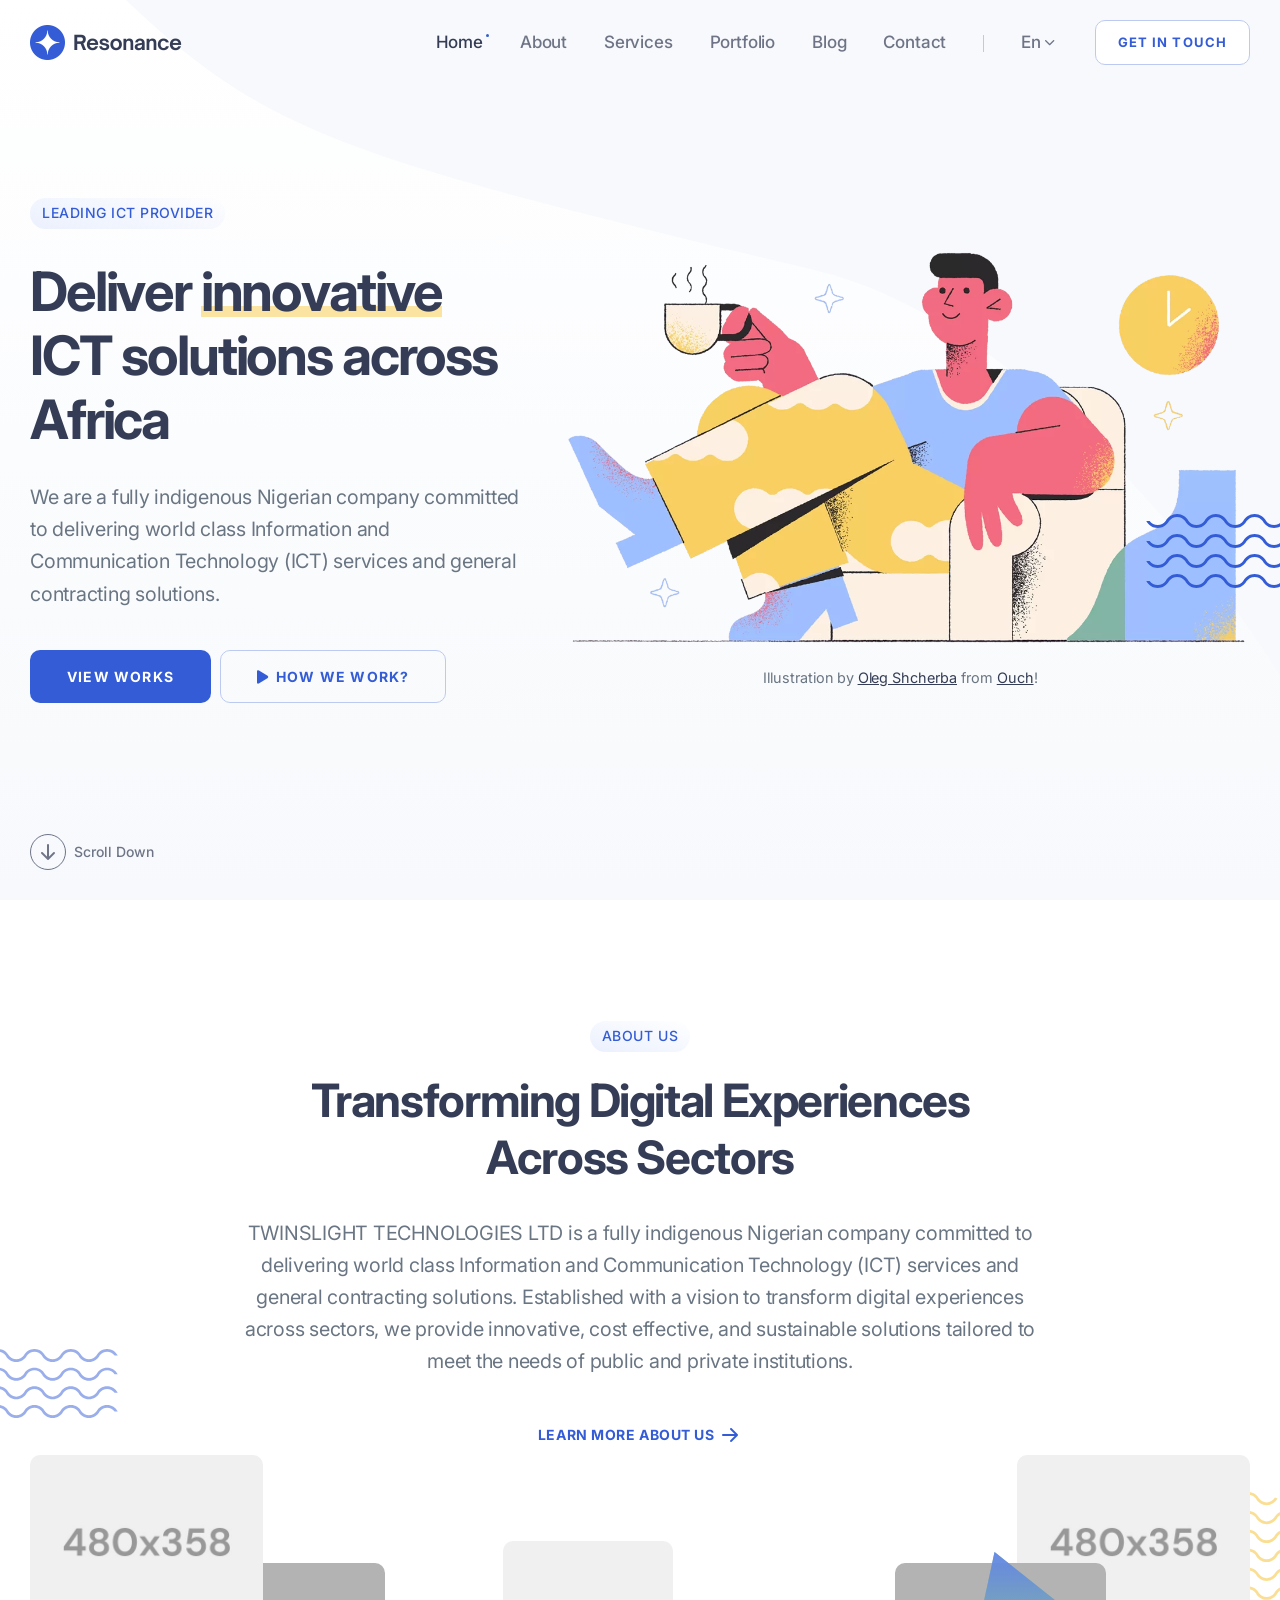
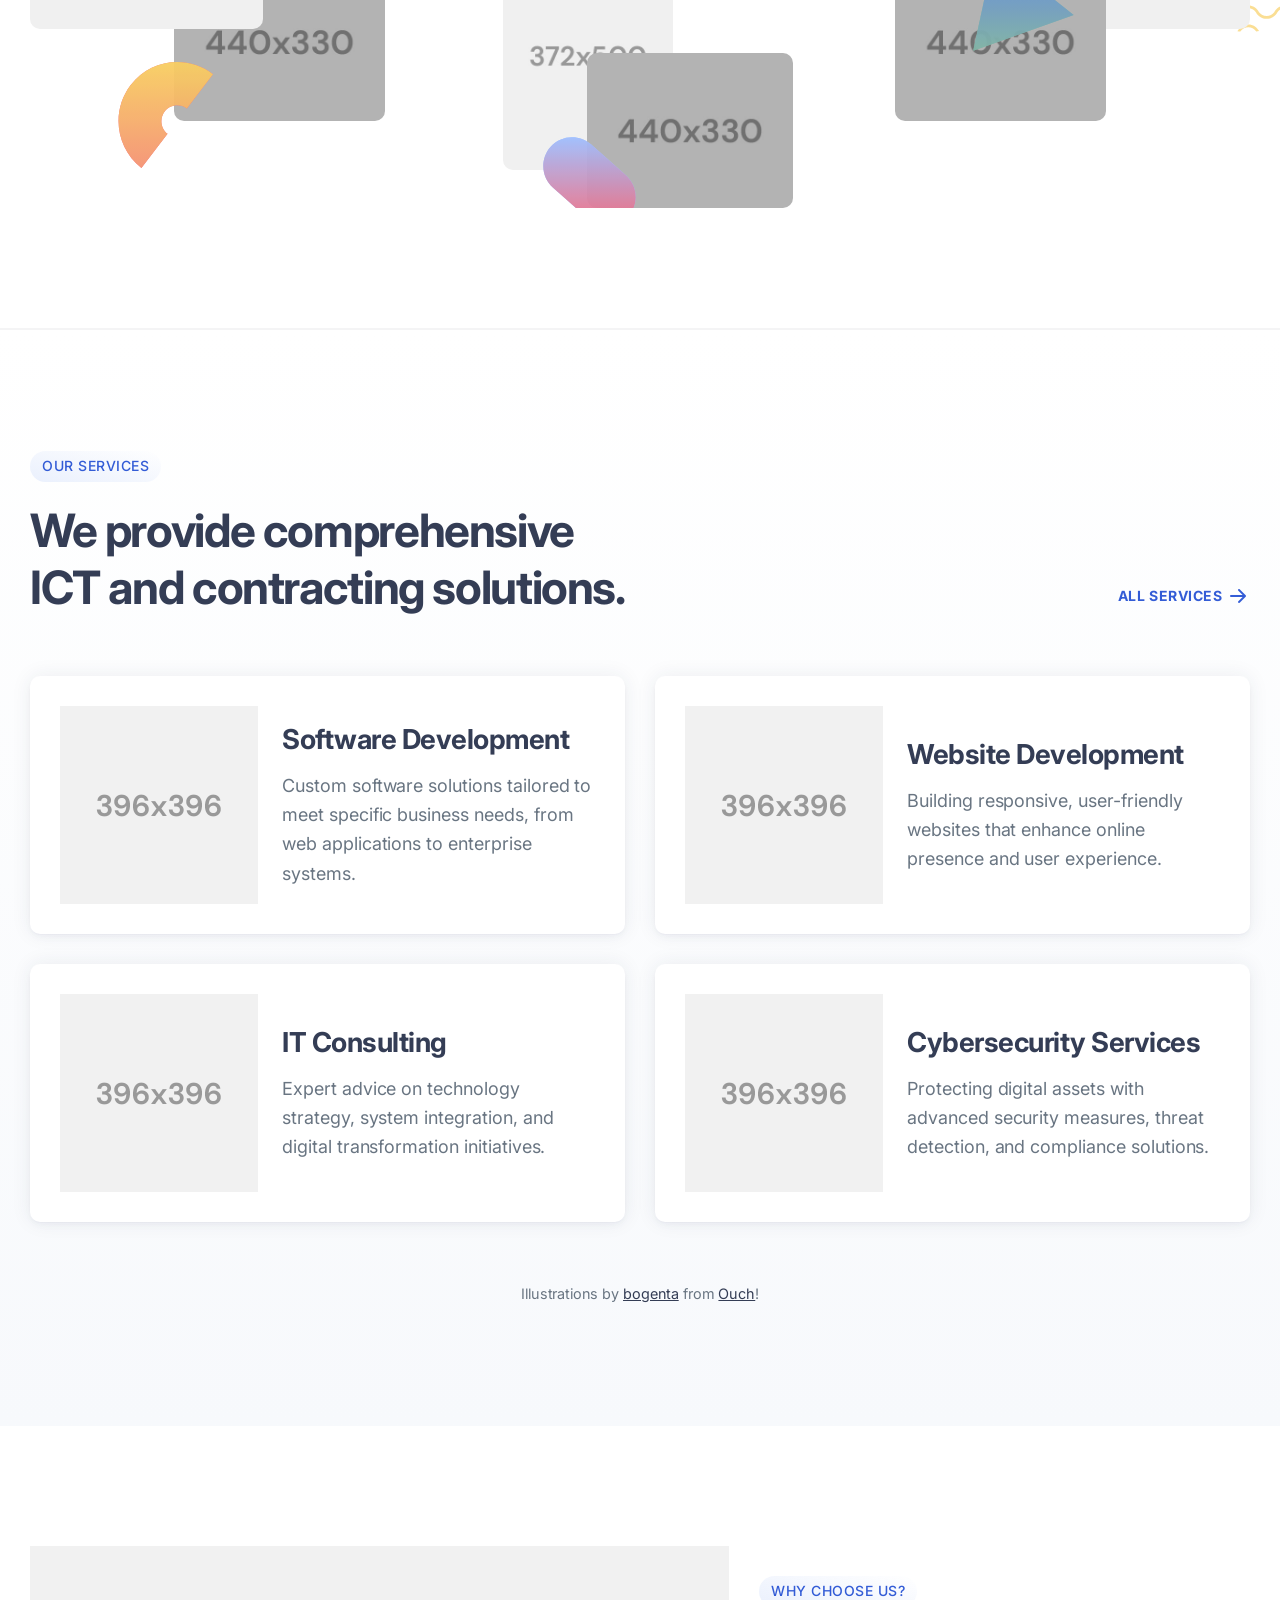
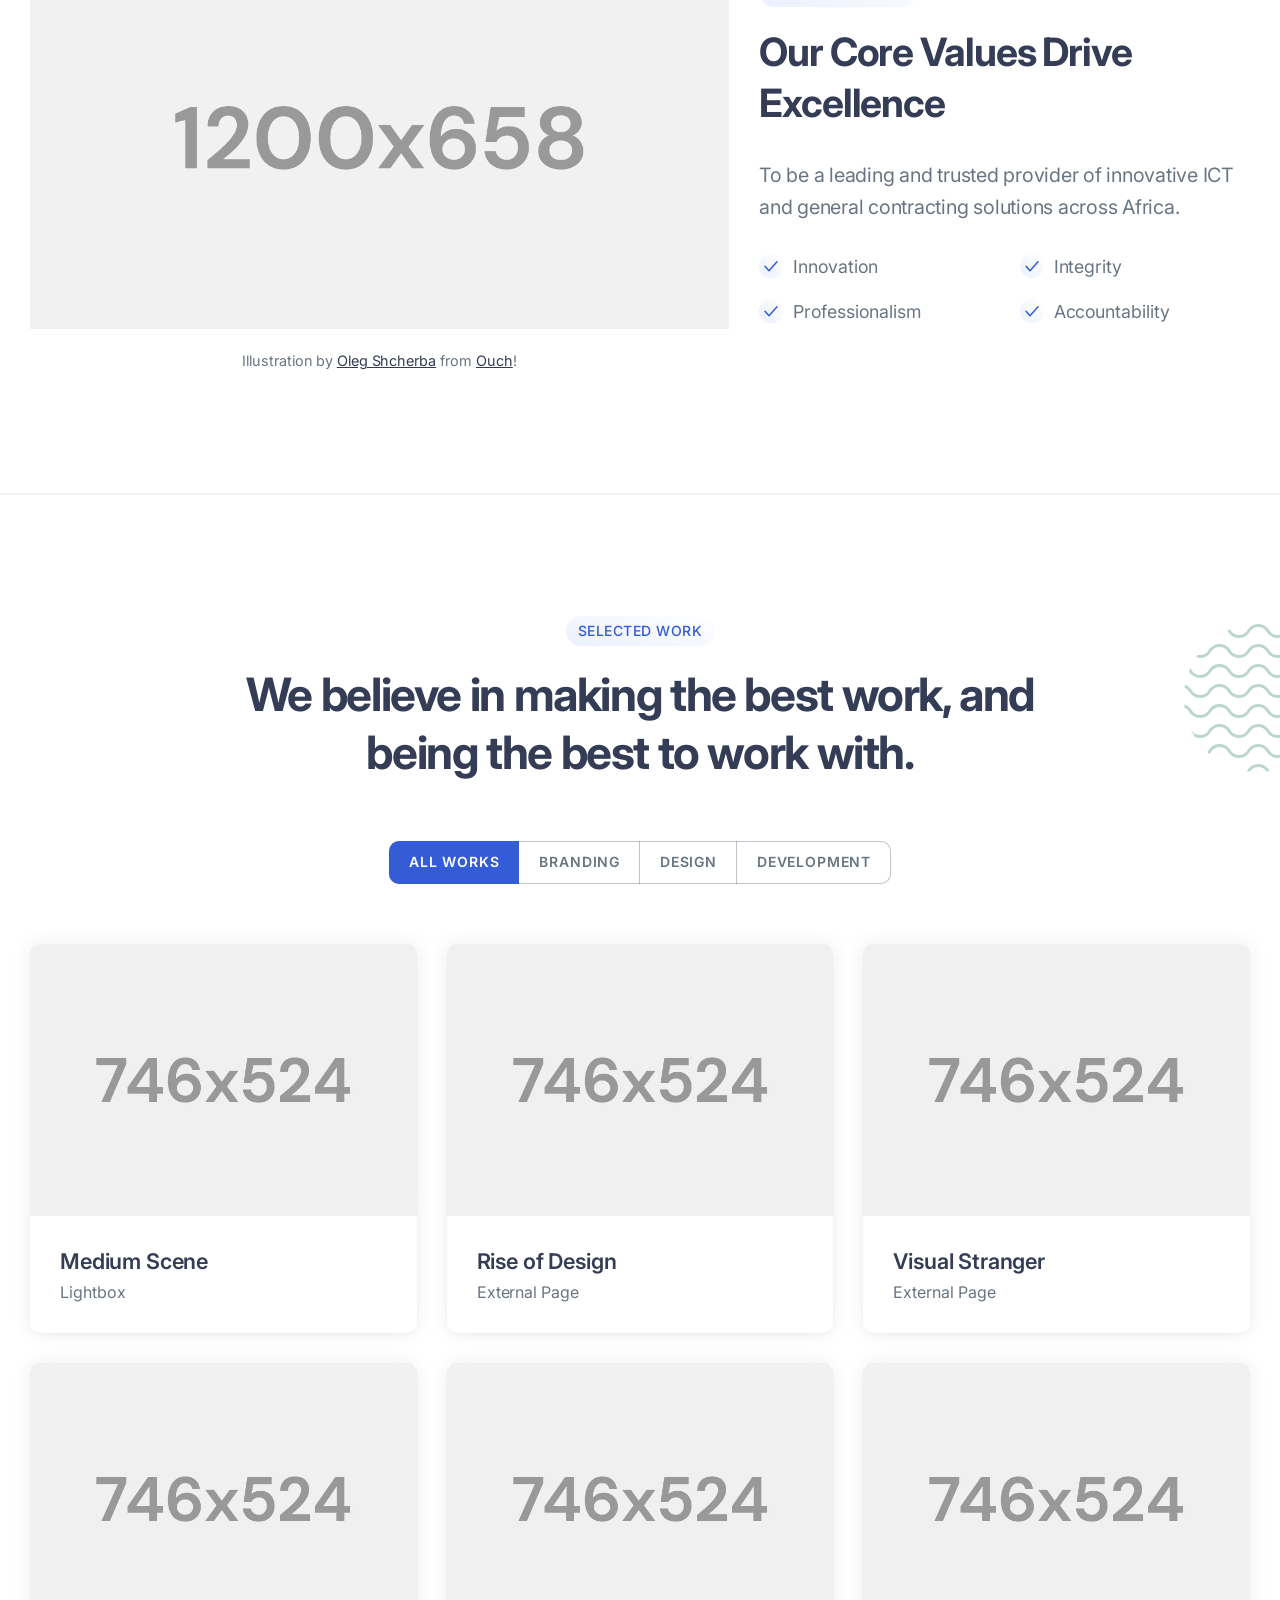
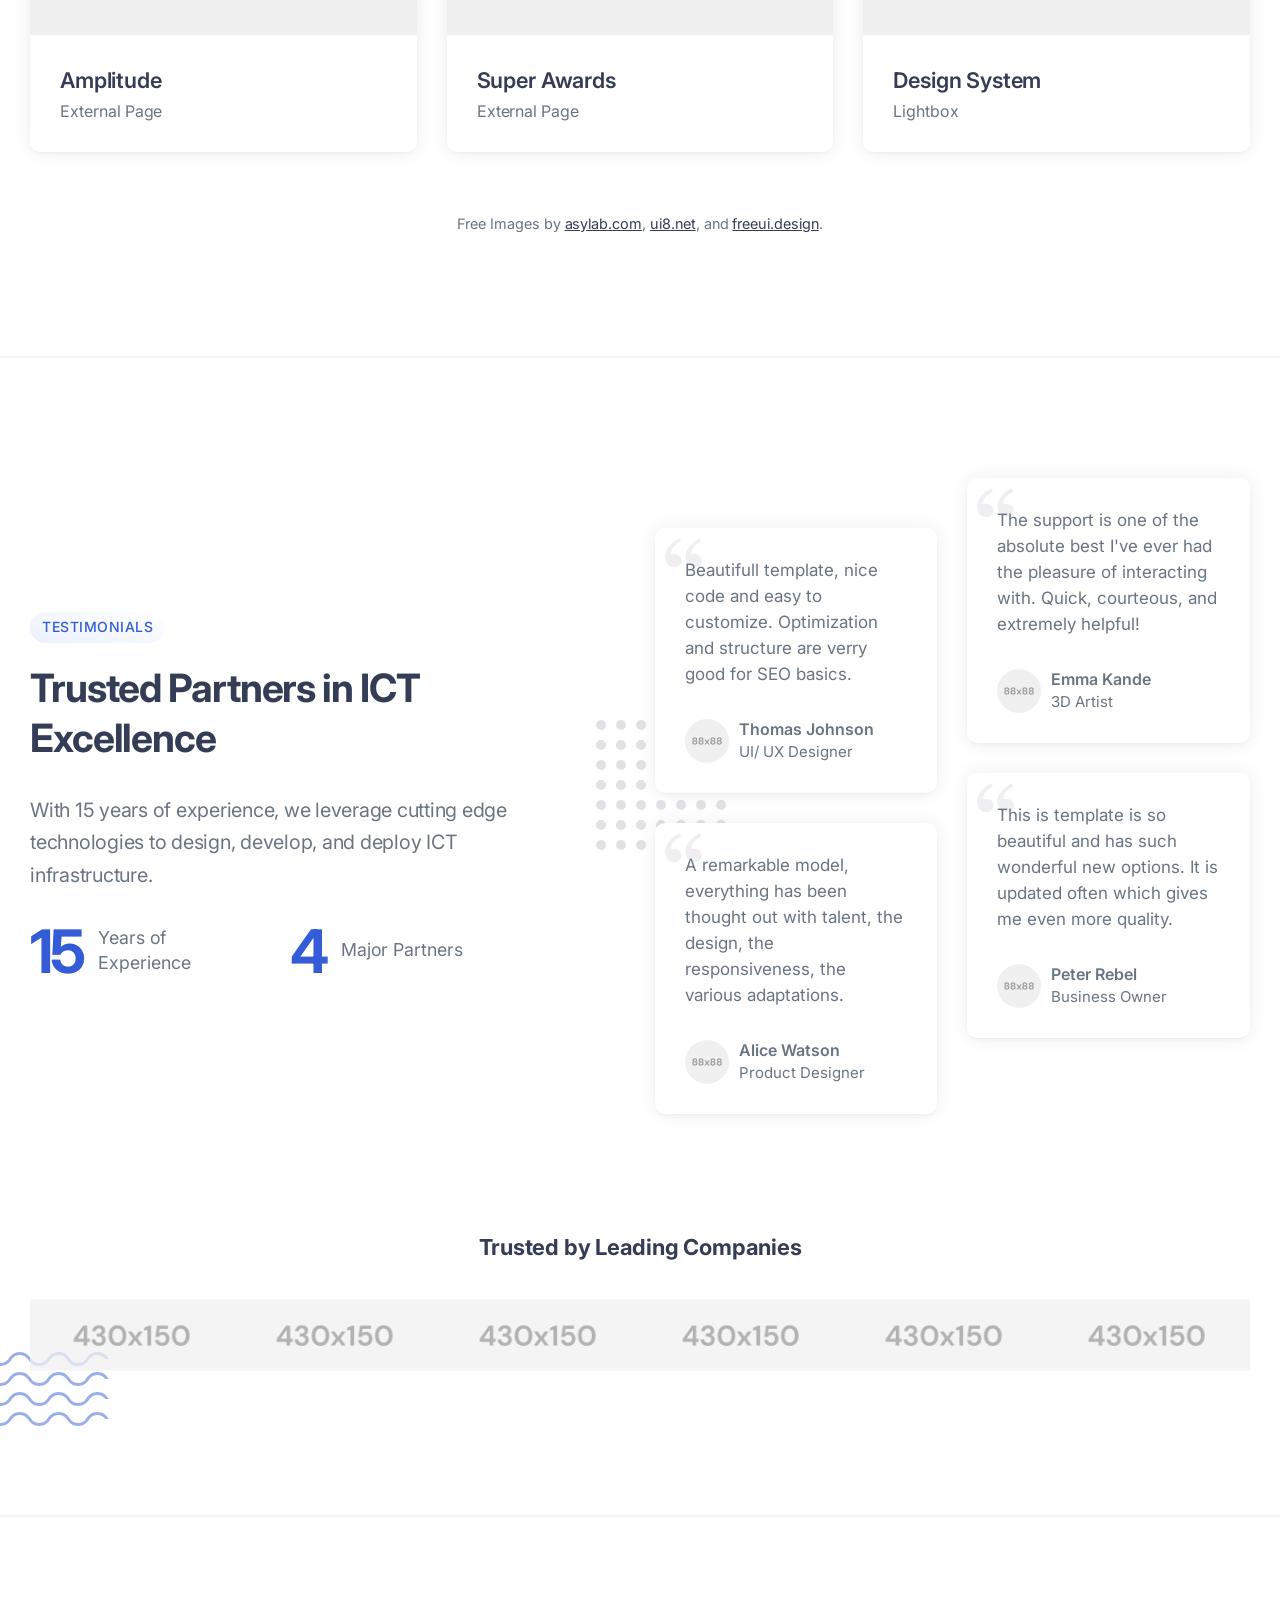
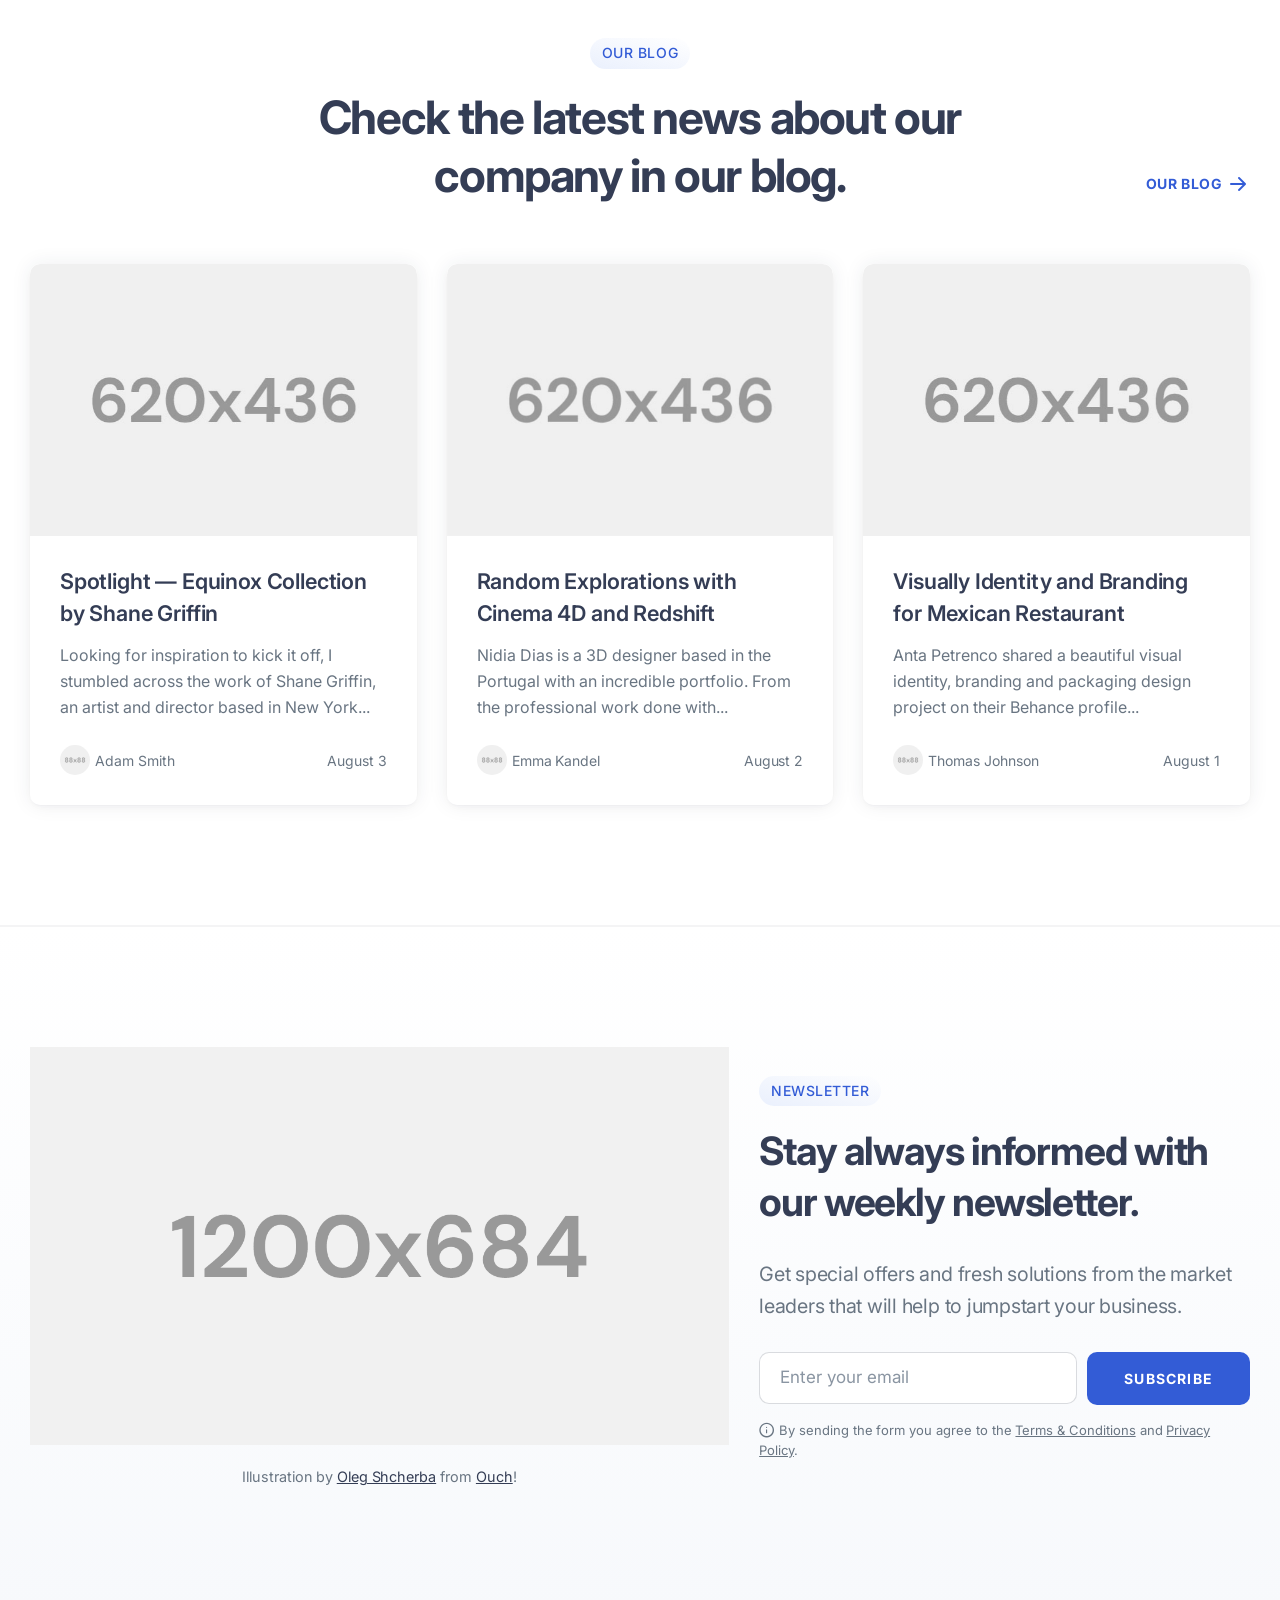
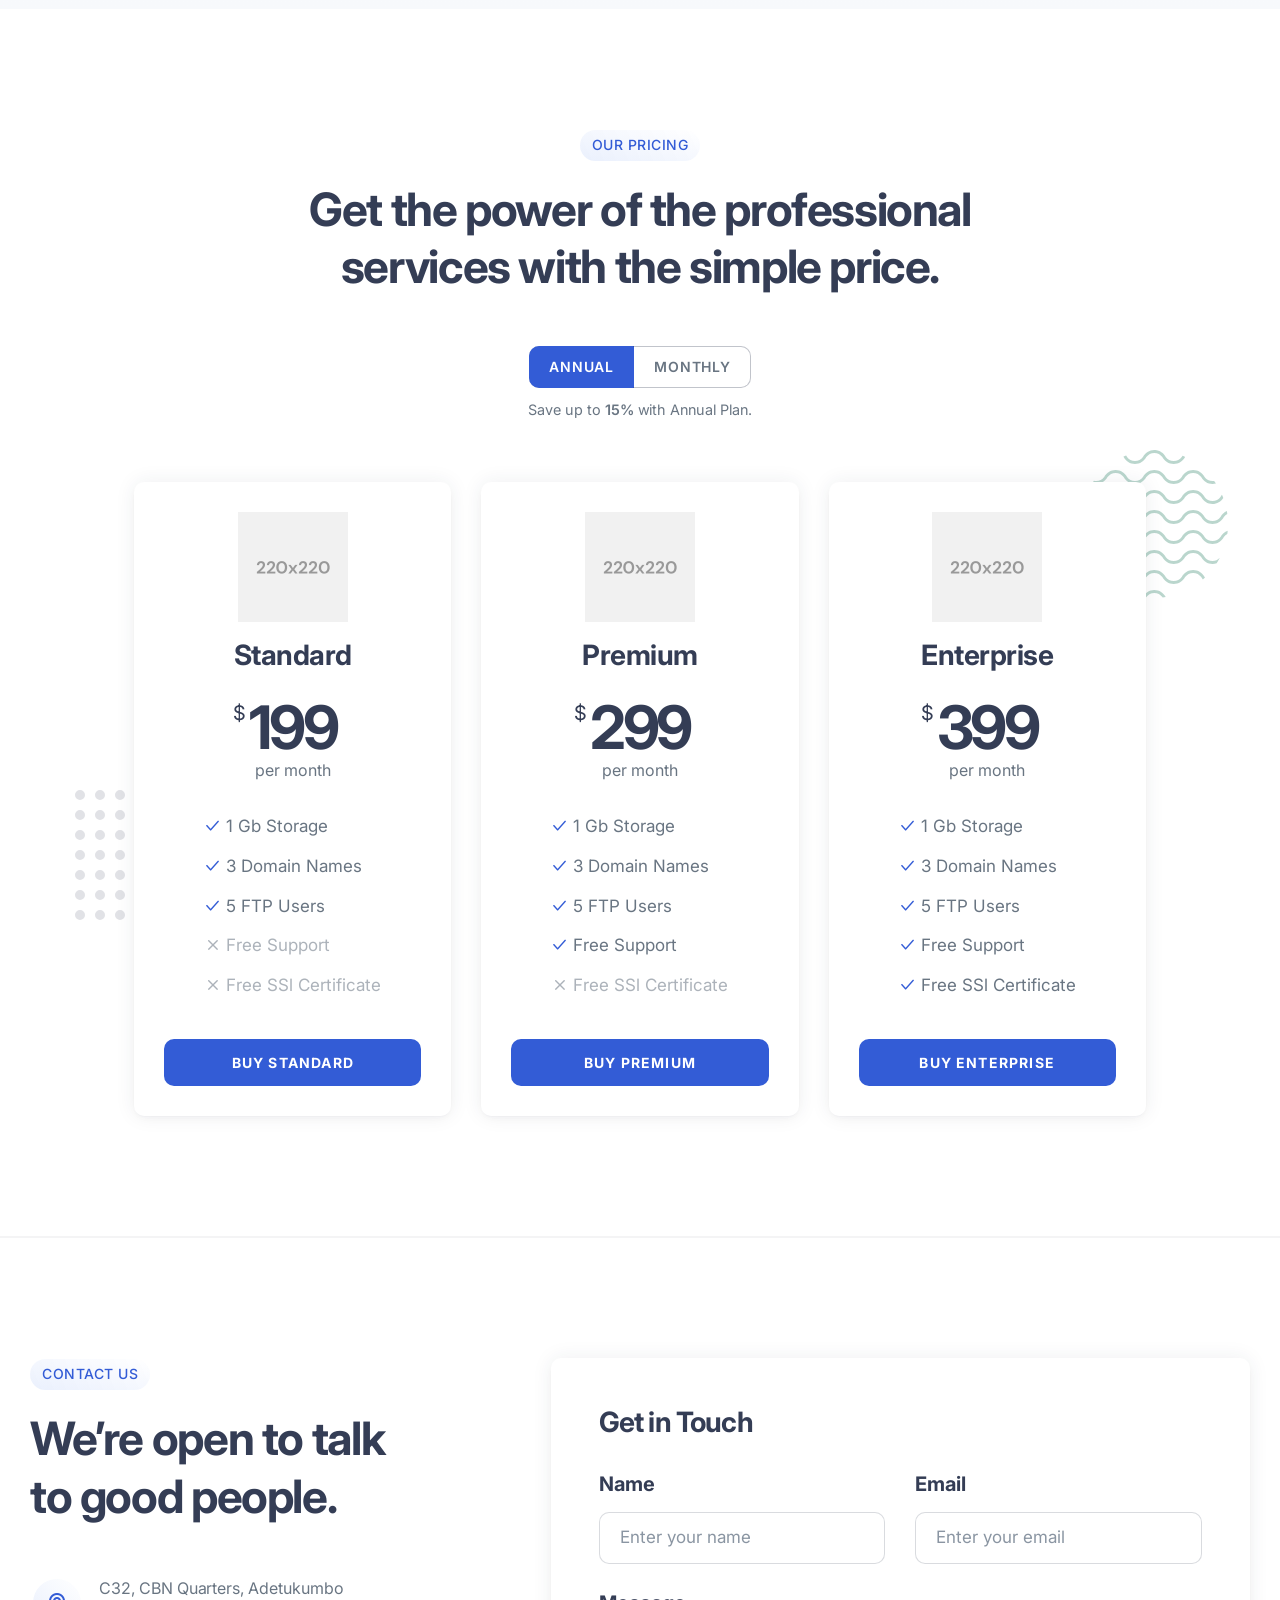
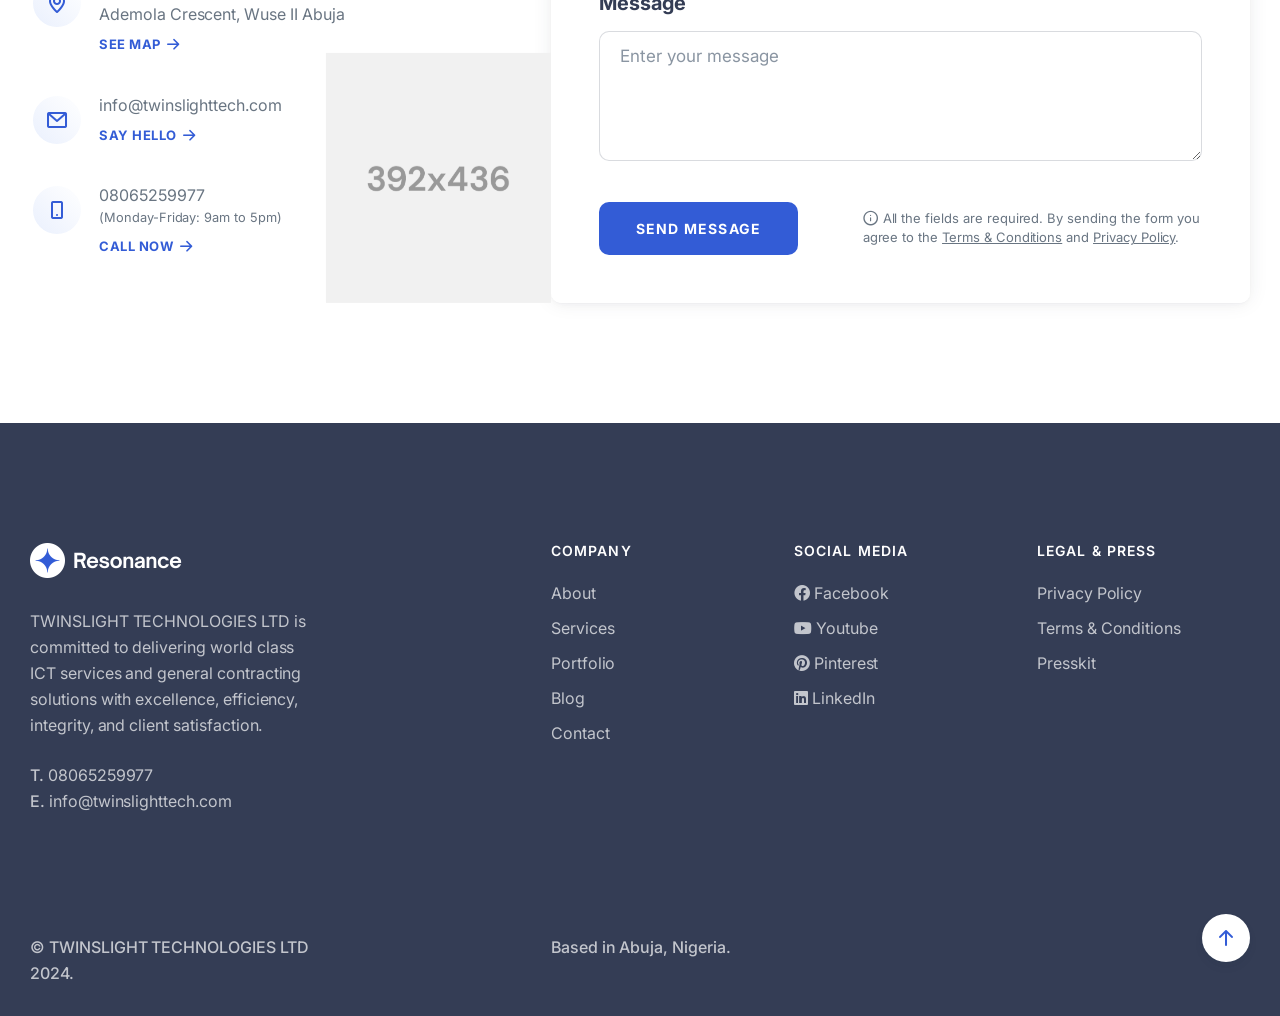
==== commit 029158f4: "Update index.html and add hero images and files" ====
--- a/index.html
+++ b/index.html
@@ -1,7 +1,7 @@
 <!DOCTYPE html>
 <!-- Change the value of lang="en" attribute if your website's language is not English.
 You can find the code of your language here - https://www.w3schools.com/tags/ref_language_codes.asp -->
-<html lang="en">
+<html lang="en".>
     <head>
         
         <title>TWINSLIGHT TECHNOLOGIES LTD - Innovative ICT Solutions</title>
@@ -163,7 +163,7 @@
                                         
                                         <div class="position-relative mt-40 mb-20">
                                             
-                                            <img src="images/demo-fancy/hs-image.png" alt="Image Description" class="w-100" />
+                                            <img src="images/hs-image.webp" alt="Image Description" class="w-100" />
                                             
                                             <!-- Decorative Waves -->
                                             <div class="decoration-5 d-none d-sm-block" data-rellax-y data-rellax-speed="-0.7" data-rellax-percentage="0.5">
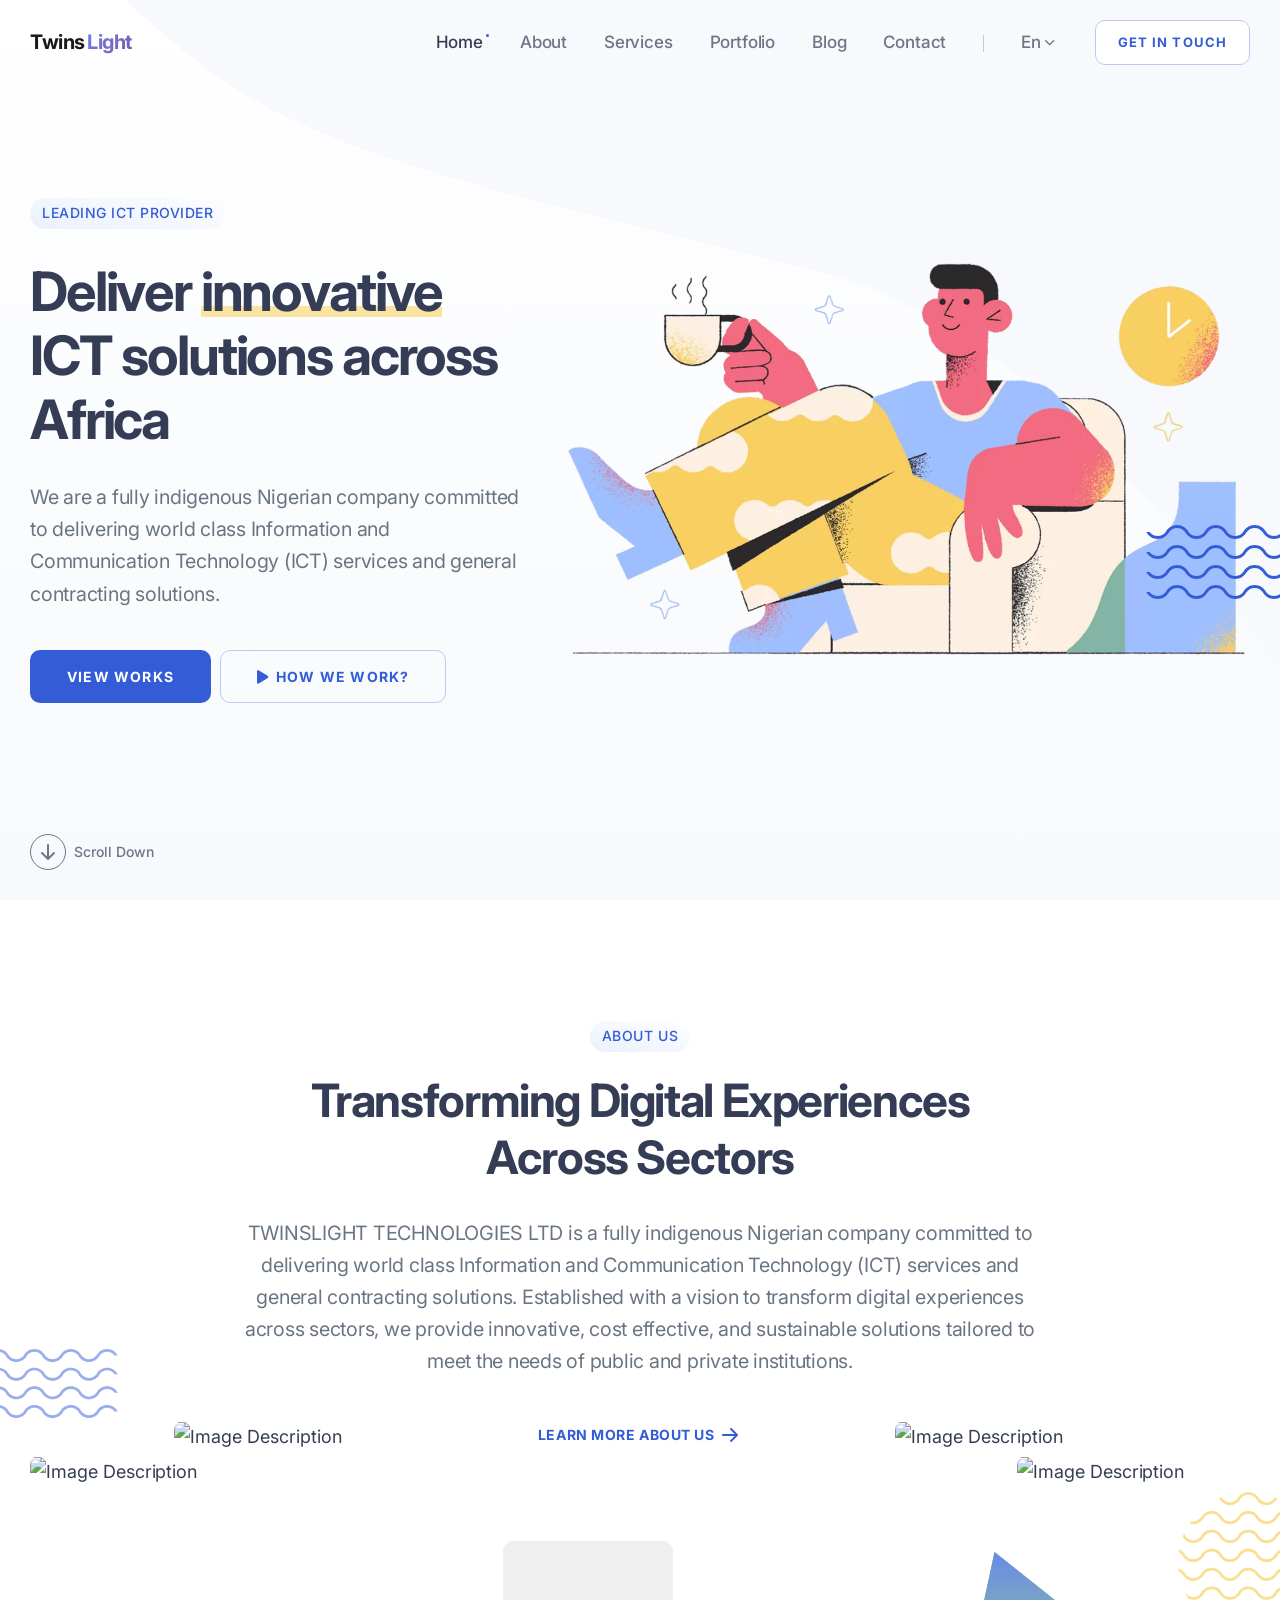
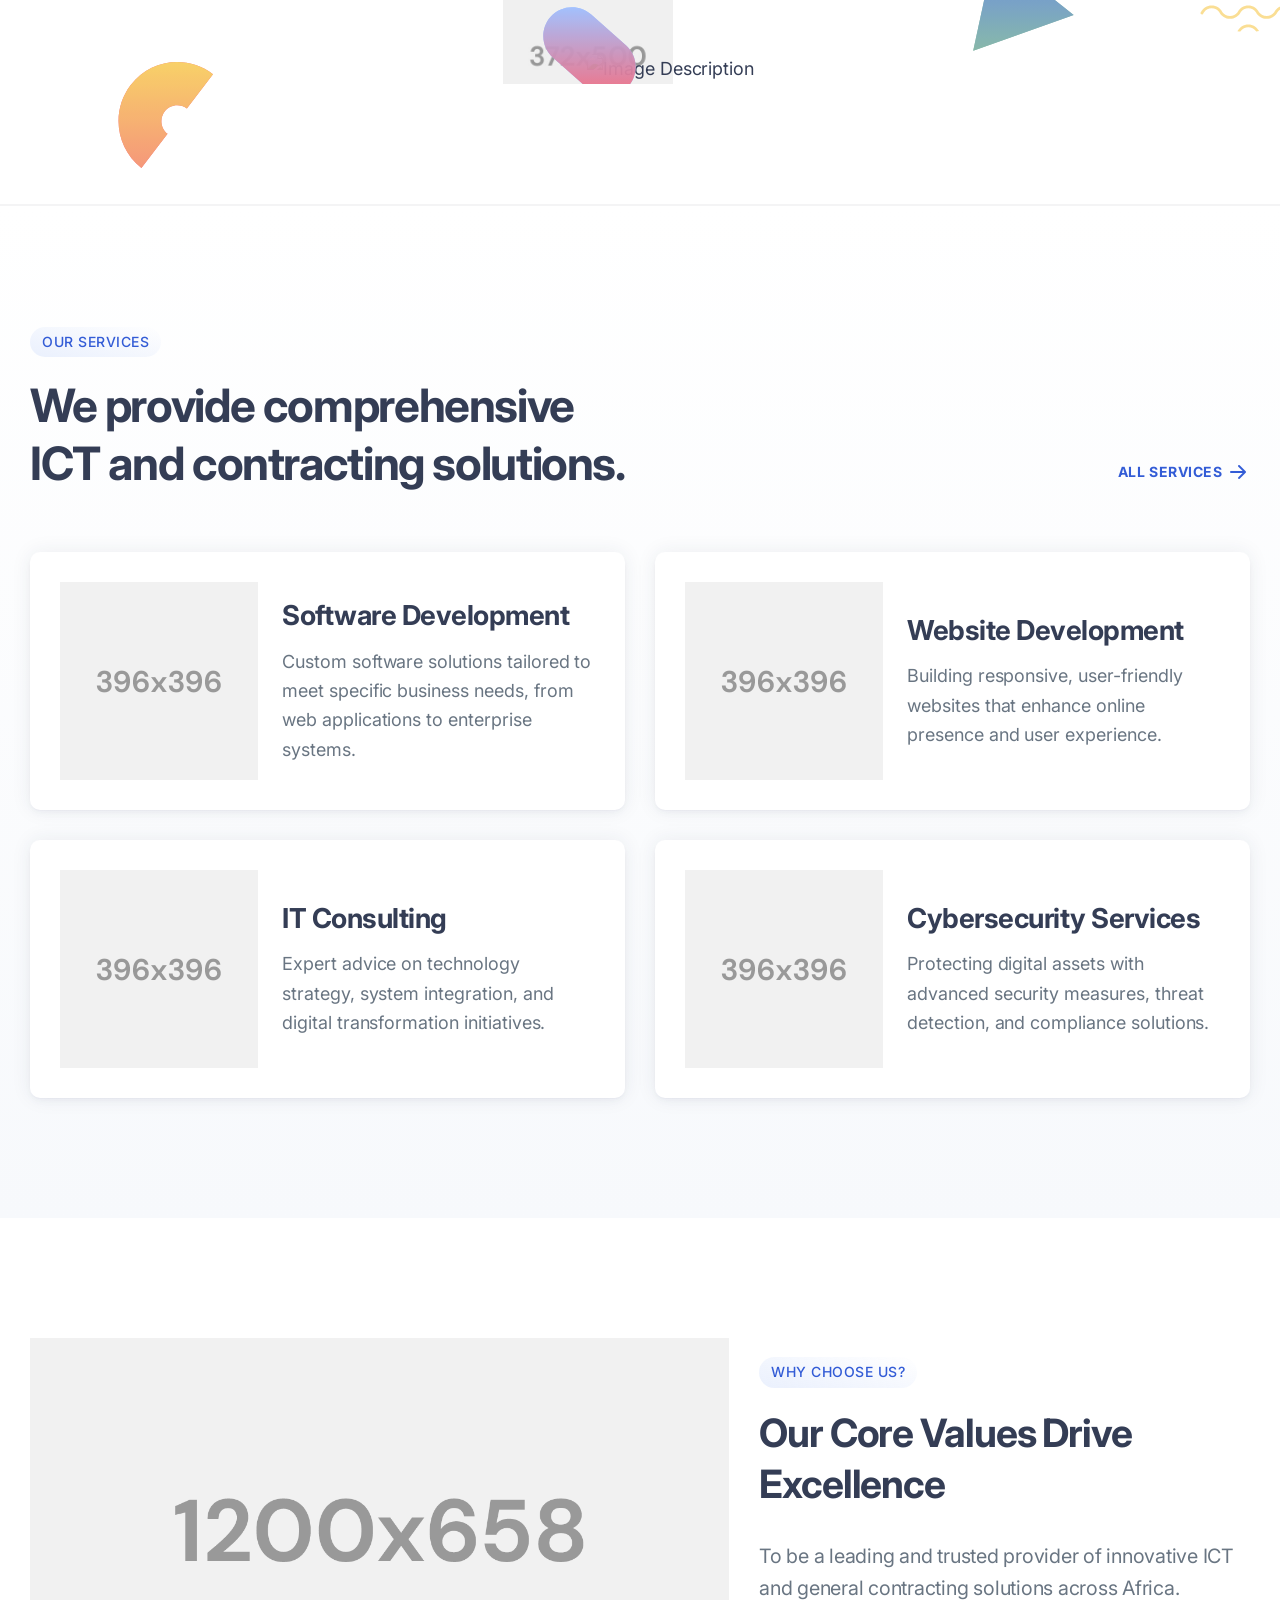
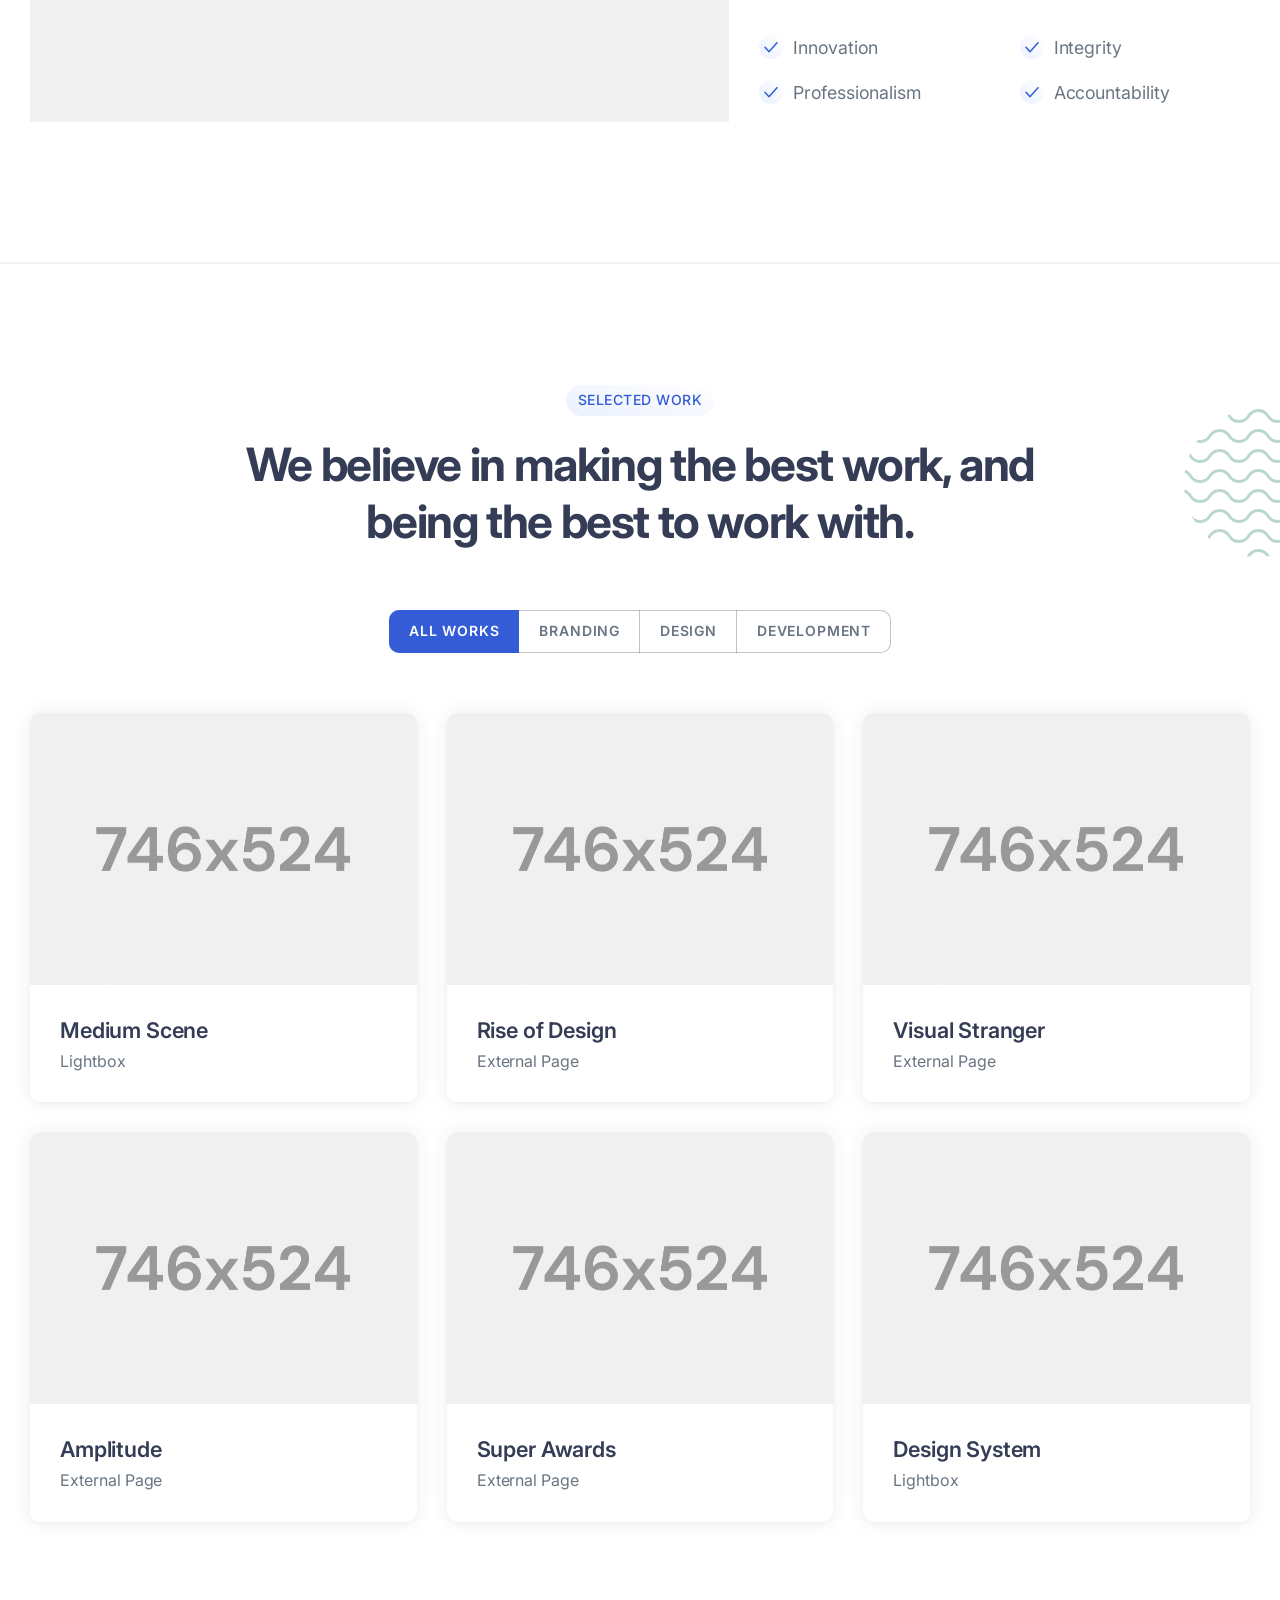
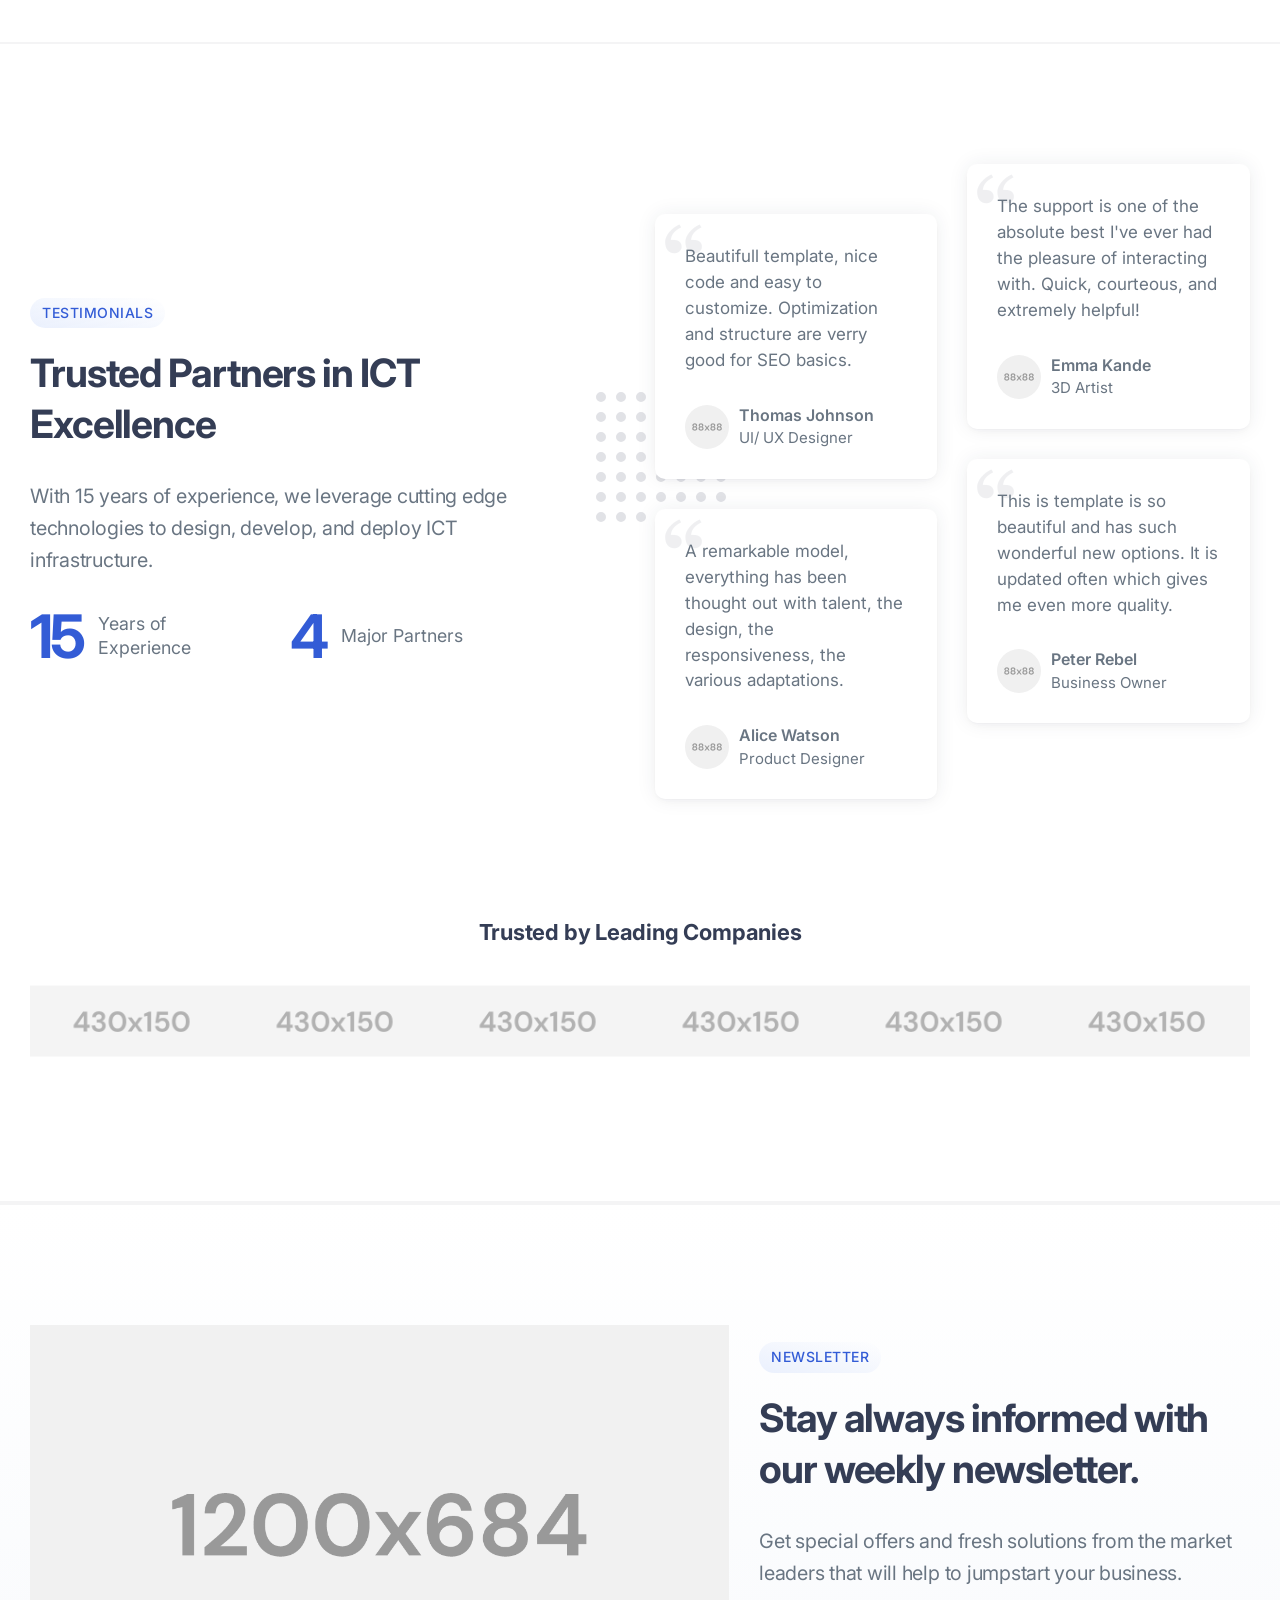
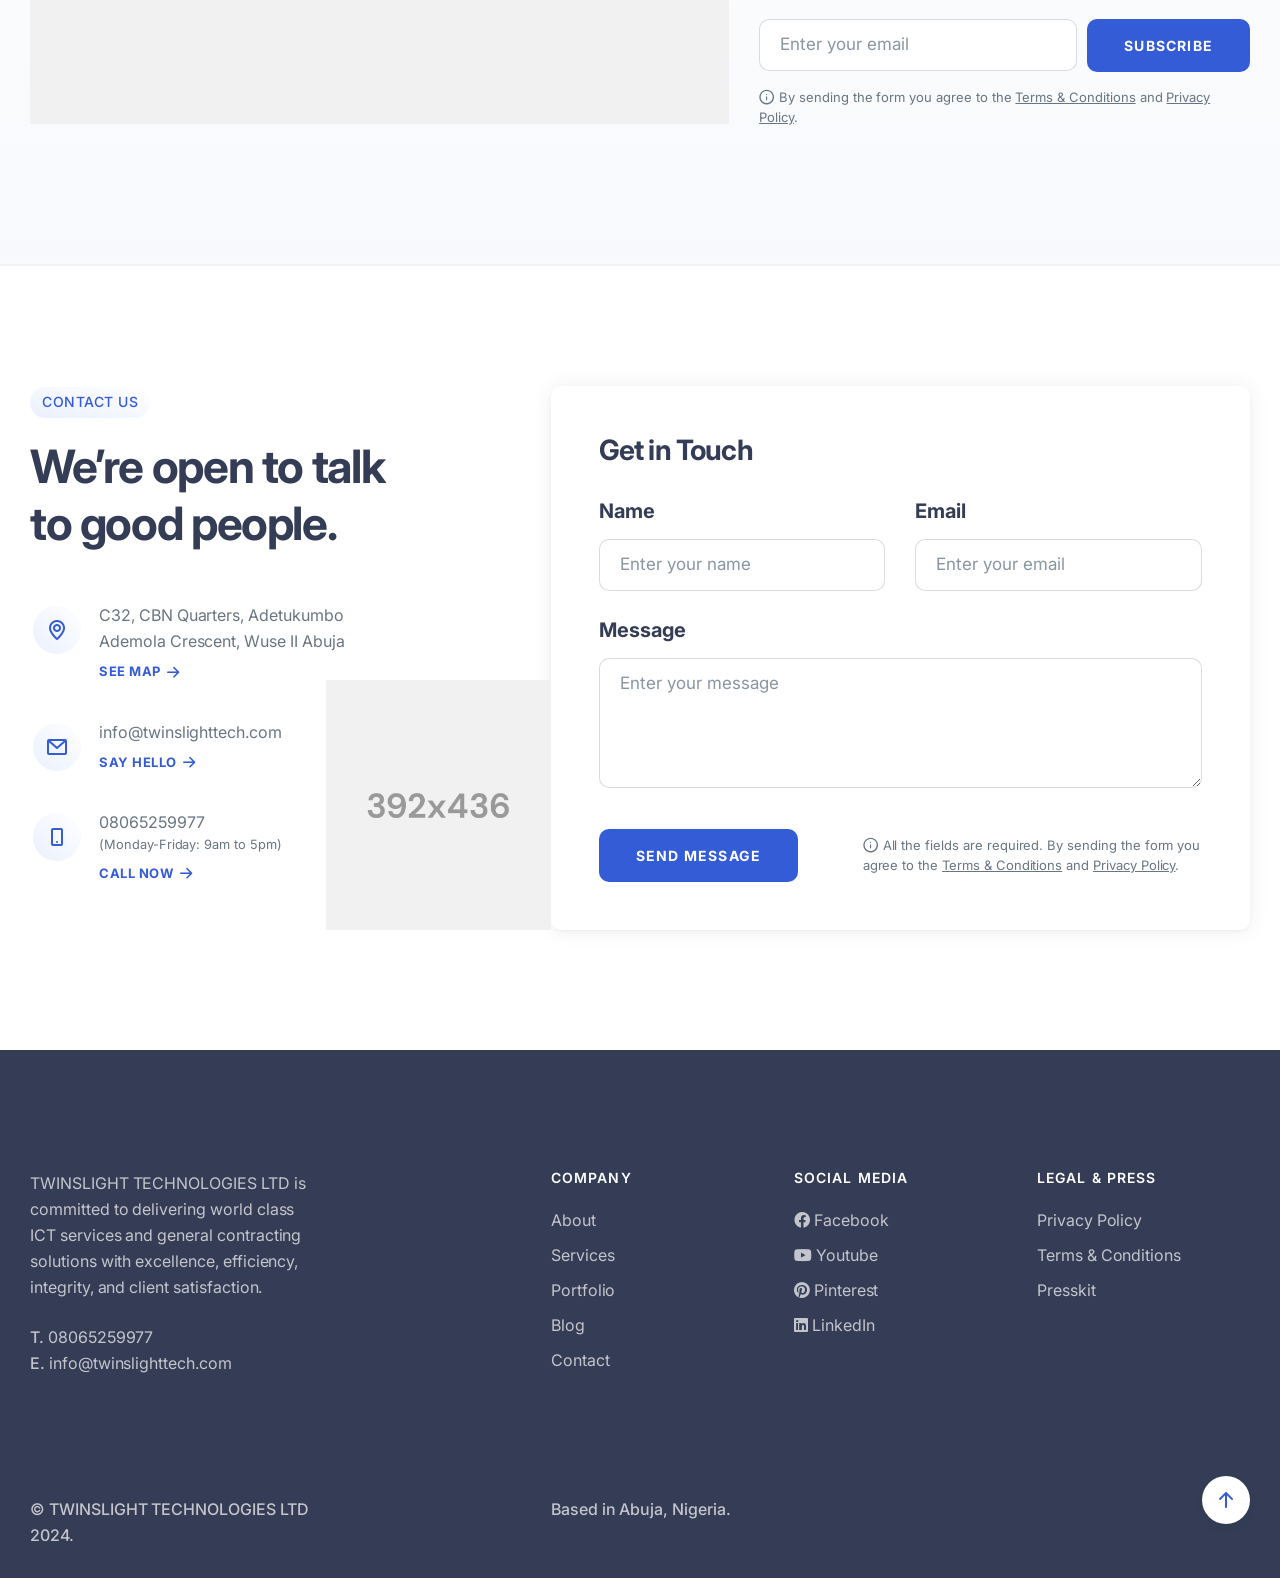
==== commit 5cfb6f0c: "Update logo with modern text-based design and subtle hover animations" ====
--- a/index.html
+++ b/index.html
@@ -50,12 +50,11 @@
             <nav class="main-nav transparent stick-fixed wow-menubar wch-unset">
                 <div class="main-nav-sub container">
                     
-                    <!-- Logo  (* Add your text or image to the link tag. Use SVG or PNG image format. 
-                    If you use a PNG logo image, the image resolution must be equal 200% of the visible logo
-                    image size for support of retina screens. See details in the template documentation. *) -->
                     <div class="nav-logo-wrap position-static local-scroll">
                         <a href="index.html" class="logo">
-                            <img src="images/demo-fancy/logo-dark.png" alt="TWINSLIGHT TECHNOLOGIES LTD Logo" width="154" height="35" />
+                            <span class="logo-text">
+                                <span class="logo-twins">Twins</span><span class="logo-light">Light</span>
+                            </span>
                         </a>
                     </div>
                     
@@ -173,9 +172,9 @@
                                             
                                         </div>
                                         
-                                        <div class="small text-gray text-center">
+                                        <!-- <div class="small text-gray text-center">
                                             Illustration by <a href="https://icons8.com/illustrations/author/TQQ1qAnr9rn5" rel="noopener nofollow" target="_blank">Oleg Shcherba</a> from <a href="https://icons8.com/illustrations" rel="noopener nofollow" target="_blank">Ouch</a>!
-                                        </div>
+                                        </div> -->
                                         
                                     </div>
                                 </div>
@@ -233,10 +232,10 @@
                                 <div class="me-xl-4 pe-sm-2">
                                     <div class="composition-1">
                                         <div class="composition-1-image-1">
-                                            <img src="images/demo-fancy/section-image-1.jpg" alt="Image Description" />
+                                            <img src="images/untitled-15.png" alt="Image Description" />
                                         </div>
                                         <div class="composition-1-image-2">
-                                            <img src="images/demo-fancy/section-image-2.jpg" alt="Image Description" />
+                                            <img src="images/Untitled-17.png" alt="Image Description" />
                                         </div>
                                         <div class="composition-1-decoration-1" data-rellax-y data-rellax-speed="-0.5" data-rellax-percentage="0.65">
                                             <img src="images/demo-fancy/decoration-1.svg" alt="" />
@@ -255,7 +254,7 @@
                                             <img src="images/demo-fancy/section-image-3.jpg" alt="Image Description" />
                                         </div>
                                         <div class="composition-2-image-2">
-                                            <img src="images/demo-fancy/section-image-4.jpg" alt="Image Description" />
+                                            <img src="images/Untitled-19.png" alt="Image Description" />
                                         </div>
                                         <div class="composition-2-decoration" data-rellax-y data-rellax-speed="0.5" data-rellax-percentage="0.2">
                                             <img src="images/demo-fancy/decoration-3.svg" alt="" />
@@ -268,10 +267,10 @@
                                 <div class="ms-xl-4 ps-sm-2">
                                     <div class="composition-3">
                                         <div class="composition-3-image-1">
-                                            <img src="images/demo-fancy/section-image-6.jpg" alt="Image Description" />
+                                            <img src="images/Untitled-16.png" alt="Image Description" />
                                         </div>
                                         <div class="composition-3-image-2">
-                                            <img src="images/demo-fancy/section-image-5.jpg" alt="Image Description" />
+                                            <img src="images/Untitled-18.png" alt="Image Description" />
                                         </div>
                                         <div class="composition-3-decoration-1" data-rellax-y data-rellax-speed="0.5" data-rellax-percentage="0.7">
                                             <img src="images/demo-fancy/decoration-4.svg" alt="" />
@@ -401,9 +400,9 @@
                         </div>
                         <!-- End Services Grid -->
                         
-                        <div class="small text-gray text-center mt-60 mt-sm-40">
+                        <!-- <div class="small text-gray text-center mt-60 mt-sm-40">
                             Illustrations by <a href="https://www.instagram.com/b0g3nta" rel="noopener nofollow" target="_blank">bogenta</a> from <a href="https://icons8.com/illustrations" rel="noopener nofollow" target="_blank">Ouch</a>!
-                        </div>               
+                        </div>                -->
                     
                     </div>
                 </section>
@@ -424,9 +423,9 @@
                                         <img src="images/demo-fancy/section-image-7.png" alt="Image Description" class="w-100" />
                                      </div>
                                     
-                                    <div class="small text-gray text-center">
+                                    <!-- <div class="small text-gray text-center">
                                         Illustration by <a href="https://icons8.com/illustrations/author/TQQ1qAnr9rn5" rel="noopener nofollow" target="_blank">Oleg Shcherba</a> from <a href="https://icons8.com/illustrations" rel="noopener nofollow" target="_blank">Ouch</a>!
-                                    </div>
+                                    </div> -->
                                     
                                 </div>
                             </div>
@@ -658,9 +657,9 @@
                             
                         </div>                        
                         
-                        <div class="small text-gray text-center mt-60 mt-sm-40">
+                        <!-- <div class="small text-gray text-center mt-60 mt-sm-40">
                             Free Images by <a href="asylab.com" rel="noopener nofollow" target="_blank">asylab.com</a>, <a href="ui8.net " rel="noopener nofollow" target="_blank">ui8.net</a>, and <a href="freeui.design" rel="noopener nofollow" target="_blank">freeui.design</a>.
-                        </div>         
+                        </div>          -->
                     
                     </div>
                 </section>
@@ -917,113 +916,7 @@
                 
                 
                 <!-- Blog Section -->
-                <section class="page-section" id="blog">
-                    <div class="container">
-                    
-                        <div class="row mb-60 mb-sm-40">
-                            
-                            <div class="col-lg-8 offset-lg-2 text-center mb-md-30">                                
-                                <h2 class="section-caption-fancy mb-20 mb-xs-10">Our Blog</h2>                                
-                                <h3 class="section-title mb-0 mb-xs-20">Check the latest news about our company in our blog.</h3>
-                            </div>
-                            
-                            <div class="col-lg-2 d-flex align-items-end">
-                                <div class="local-scroll text-center text-lg-end w-100">
-                                    <a href="fancy-blog.html" class="link-hover-anim" data-link-animate="y">Our blog <i class="mi-arrow-right size-24"></i></a>
-                                </div>
-                            </div>                             
-                            
-                        </div>
-                        
-                        <!-- Blog Posts Grid -->
-                        <div class="row position-relative mt-n30">
-                            
-                            <!-- Decorative Waves -->
-                            <div class="decoration-8 d-none d-sm-block opacity-05"  data-rellax-y data-rellax-speed="-0.7" data-rellax-percentage="0.475">
-                                <img src="images/demo-fancy/decoration-1.svg" alt="" />
-                            </div>
-                            <!-- End Decorative Waves -->
-                            
-                            <!-- Post Item -->
-                            <div class="post-prev col-md-6 col-lg-4 mt-30 wow fadeInLeft" data-wow-offset="0" data-wow-delay="0">                                
-                                <div class="post-prev-container">
-                                
-                                    <div class="post-prev-img">
-                                        <a href="fancy-blog-single.html"><img src="images/demo-fancy/blog/post-prev-1.jpg" alt="Add Image Description" /></a>
-                                    </div>
-                                    
-                                    <h4 class="post-prev-title"><a href="fancy-blog-single.html">Spotlight — Equinox Collection by Shane Griffin</a></h4>
-                                        
-                                    <div class="post-prev-text">
-                                        Looking for inspiration to kick it off, I stumbled across the work of Shane Griffin, an artist and director based in New York... 
-                                    </div>
-                                    
-                                    <div class="post-prev-info clearfix">
-                                        <div class="float-start">
-                                            <a href="#"><img class="post-prev-author-img" width="30" height="30" src="images/demo-fancy/user-1.jpg" alt="Image Description" /></a><a href="#">Adam Smith</a>
-                                        </div>
-                                        <div class="float-end"><a href="#">August 3</a></div>
-                                    </div>
-                                
-                                </div>                                
-                            </div>
-                            <!-- End Post Item -->                            
-                            
-                            <!-- Post Item -->
-                            <div class="post-prev col-md-6 col-lg-4 mt-30 wow fadeInLeft" data-wow-offset="0" data-wow-delay="0.1s">                                
-                                <div class="post-prev-container">
-                                
-                                    <div class="post-prev-img">
-                                        <a href="fancy-blog-single.html"><img src="images/demo-fancy/blog/post-prev-2.jpg" alt="Add Image Description" /></a>
-                                    </div>
-                                    
-                                    <h4 class="post-prev-title"><a href="fancy-blog-single.html">Random Explorations with Cinema 4D and Redshift</a></h4>
-                                        
-                                    <div class="post-prev-text">
-                                        Nidia Dias is a 3D designer based in the Portugal with an incredible portfolio. From the professional work done with... 
-                                    </div>
-                                    
-                                    <div class="post-prev-info clearfix">
-                                        <div class="float-start">
-                                            <a href="#"><img class="post-prev-author-img" width="30" height="30" src="images/demo-fancy/user-2.jpg" alt="Image Description" /></a><a href="#">Emma Kandel</a>
-                                        </div>
-                                        <div class="float-end"><a href="#">August 2</a></div>
-                                    </div>
-                                
-                                </div>                                
-                            </div>
-                            <!-- End Post Item --> 
-                            
-                            <!-- Post Item -->
-                            <div class="post-prev col-md-6 col-lg-4 mt-30 wow fadeInLeft" data-wow-offset="0" data-wow-delay="0.2s">                                
-                                <div class="post-prev-container">
-                                
-                                    <div class="post-prev-img">
-                                        <a href="fancy-blog-single.html"><img src="images/demo-fancy/blog/post-prev-3.jpg" alt="Add Image Description" /></a>
-                                    </div>
-                                    
-                                    <h4 class="post-prev-title"><a href="fancy-blog-single.html">Visually Identity and Branding for Mexican Restaurant</a></h4>
-                                        
-                                    <div class="post-prev-text">
-                                        Anta Petrenco shared a beautiful visual identity, branding and packaging design project on their Behance profile...
-                                    </div>
-                                    
-                                    <div class="post-prev-info clearfix">
-                                        <div class="float-start">
-                                            <a href="#"><img class="post-prev-author-img" width="30" height="30" src="images/demo-fancy/user-3.jpg" alt="Image Description" /></a><a href="#">Thomas Johnson</a>
-                                        </div>
-                                        <div class="float-end"><a href="#">August 1</a></div>
-                                    </div>
-                                
-                                </div>                                
-                            </div>
-                            <!-- End Post Item -->                  
-                            
-                        </div>
-                        <!-- End Blog Posts Grid -->                        
-                                               
-                    </div>
-                </section>
+                
                 <!-- End Blog Section -->
                 
                 
@@ -1046,9 +939,9 @@
                                         <img src="images/demo-fancy/section-image-8.png" alt="Image Description" class="w-100" />
                                      </div>
                                     
-                                    <div class="small text-gray text-center">
+                                    <!-- <div class="small text-gray text-center">
                                         Illustration by <a href="https://icons8.com/illustrations/author/TQQ1qAnr9rn5" rel="noopener nofollow" target="_blank">Oleg Shcherba</a> from <a href="https://icons8.com/illustrations" rel="noopener nofollow" target="_blank">Ouch</a>!
-                                    </div>
+                                    </div> -->
                                     
                                 </div>
                             </div>
@@ -1102,336 +995,7 @@
                 
                 
                 <!-- Pricing Section -->
-                <section class="page-section" id="pricing">
-                    <div class="container">
-                    
-                        <div class="row mb-50 mb-sm-30">                            
-                            <div class="col-md-8 offset-md-2 text-center">
-                                <h2 class="section-caption-fancy mb-20 mb-xs-10">Our Pricing</h2>
-                                <h3 class="section-title mb-0">Get the power of the professional services with the simple price.</h3>
-                            </div>                            
-                        </div>
-                        
-                        <div class="row">
-                            <div class="col-xl-10 offset-xl-1">
-                                
-                                <!-- Nav Tabs -->
-                                <div class="mb-60 mb-sm-40 text-center">
-                                    
-                                    <ul class="nav nav-tabs tpl-minimal-tabs animate" role="tablist">
-                                        
-                                        <li class="nav-item" role="presentation">
-                                            <a href="#tab-annual" aria-controls="tab-annual" class="nav-link active" data-bs-toggle="tab"  role="tab" aria-selected="true">Annual</a>
-                                        </li>
-                                        
-                                        <li class="nav-item" role="presentation">
-                                            <a href="#tab-monthly" aria-controls="tab-monthly" class="nav-link" data-bs-toggle="tab" role="tab" aria-selected="false">Monthly</a>
-                                        </li>
-                                        
-                                    </ul>
-                                    
-                                    <div class="small text-gray mt-10">
-                                        Save up to <strong>15%</strong> with Annual Plan.
-                                    </div>
-                                    
-                                </div>
-                                <!-- End Nav Tabs -->
-                                
-                                <!-- Tab panes -->
-                                <div class="tab-content tpl-minimal-tabs-cont position-relative wow fadeInUp">
-                                    
-                                    <!-- Decoration Dots -->
-                                    <div class="decoration-9 d-none d-sm-block z-index-n1" data-rellax-y data-rellax-speed="0.5" data-rellax-percentage="0.5">
-                                        <img src="images/demo-fancy/decoration-7.svg" alt="" />
-                                    </div>
-                                    <!-- End Decoration Dots -->
-                                    
-                                    <!-- Decorative Waves -->
-                                    <div class="decoration-10 d-none d-sm-block opacity-055 z-index-n1" data-rellax-y data-rellax-speed="-0.7" data-rellax-percentage="0.37">
-                                        <img src="images/demo-fancy/decoration-6.svg" alt="" />
-                                    </div>
-                                    <!-- End Decorative Waves -->
-                                    
-                                    <div class="tab-pane show active" id="tab-annual" role="tabpanel">
-                                        <div class="row mt-n30">
-                                            
-                                            <!-- Pricing Item -->
-                                            <div class="col-md-6 col-lg-4 mt-30 d-flex align-items-stretch">
-                                                <div class="pricing-item">
-                                                    <div class="pricing-item-inner round">
-                                                        <div class="pricing-wrap">
-                                                            
-                                                            <div class="pricing-icon">
-                                                                <img src="images/demo-fancy/pricing/plan-1.png" width="110" height="110" alt="Image Description" />
-                                                            </div>
-                                                            
-                                                            <h4 class="pricing-title">
-                                                                Standard
-                                                            </h4>
-                                                            
-                                                            <div class="pricing-num">
-                                                                <sup>$</sup>199
-                                                            </div>
-                                                            
-                                                            <div class="pr-per">
-                                                                per month
-                                                            </div>    
-                                                            
-                                                            <div class="pricing-features">
-                                                                <ul class="pr-list">
-                                                                    <li><i class="mi-check color-primary-1"></i> 1 Gb Storage</li>
-                                                                    <li><i class="mi-check color-primary-1"></i> 3 Domain Names</li>
-                                                                    <li><i class="mi-check color-primary-1"></i> 5 FTP Users</li>
-                                                                    <li class="opacity-055"><i class="mi-close"></i> Free Support</li>
-                                                                    <li class="opacity-055"><i class="mi-close"></i> Free SSl Certificate</li>
-                                                                </ul>
-                                                            </div>                                                            
-                                                                                                                                            
-                                                            <div class="mt-auto local-scroll">
-                                                                <a href="#" class="btn btn-mod btn-color btn-medium btn-round btn-hover-anim btn-full">
-                                                                    <span>Buy Standard</span>
-                                                                </a>
-                                                            </div>
-                                                            
-                                                        </div>
-                                                    </div>
-                                                </div>
-                                            </div>
-                                            <!-- End Pricing Item -->
-                                            
-                                            <!-- Pricing Item -->
-                                            <div class="col-md-6 col-lg-4 mt-30 d-flex align-items-stretch">
-                                                <div class="pricing-item main">
-                                                    <div class="pricing-item-inner round">
-                                                        <div class="pricing-wrap">
-                                                            
-                                                            <div class="pricing-icon">
-                                                                <img src="images/demo-fancy/pricing/plan-2.png" width="110" height="110" alt="Image Description" />
-                                                            </div>
-                                                            
-                                                            <h4 class="pricing-title">
-                                                                Premium
-                                                            </h4>
-                                                            
-                                                            <div class="pricing-num">
-                                                                <sup>$</sup>299
-                                                            </div>
-                                                            <div class="pr-per">
-                                                                per month
-                                                            </div>
-                                                            
-                                                            <div class="pricing-features">
-                                                                <ul class="pr-list">
-                                                                    <li><i class="mi-check color-primary-1"></i> 1 Gb Storage</li>
-                                                                    <li><i class="mi-check color-primary-1"></i> 3 Domain Names</li>
-                                                                    <li><i class="mi-check color-primary-1"></i> 5 FTP Users</li>
-                                                                    <li><i class="mi-check color-primary-1"></i> Free Support</li>
-                                                                    <li class="opacity-055"><i class="mi-close"></i> Free SSl Certificate</li>
-                                                                </ul>
-                                                            </div>                                                          
-                                                            
-                                                            <div class="mt-auto local-scroll">
-                                                                <a href="#" class="btn btn-mod btn-color btn-medium btn-round btn-hover-anim btn-full">
-                                                                    <span>Buy Premium</span>
-                                                                </a>
-                                                            </div>
-                                                            
-                                                        </div>
-                                                    </div>
-                                                </div>
-                                            </div>
-                                            <!-- End Pricing Item -->
-                                            
-                                            <!-- Pricing Item -->
-                                            <div class="col-md-6 col-lg-4 mt-30 d-flex align-items-stretch">
-                                                <div class="pricing-item">
-                                                    <div class="pricing-item-inner round">
-                                                        <div class="pricing-wrap">
-                                                            
-                                                            <div class="pricing-icon">
-                                                                <img src="images/demo-fancy/pricing/plan-3.png" width="110" height="110" alt="Image Description" />
-                                                            </div>
-                                                            
-                                                            <h4 class="pricing-title">
-                                                                Enterprise
-                                                            </h4>
-                                                            
-                                                            <div class="pricing-num">
-                                                                <sup>$</sup>399
-                                                            </div>
-                                                            <div class="pr-per">
-                                                                per month
-                                                            </div>
-                                                            
-                                                            <div class="pricing-features">
-                                                                <ul class="pr-list">
-                                                                    <li><i class="mi-check color-primary-1"></i> 1 Gb Storage</li>
-                                                                    <li><i class="mi-check color-primary-1"></i> 3 Domain Names</li>
-                                                                    <li><i class="mi-check color-primary-1"></i> 5 FTP Users</li>
-                                                                    <li><i class="mi-check color-primary-1"></i> Free Support</li>
-                                                                    <li><i class="mi-check color-primary-1"></i> Free SSl Certificate</li>
-                                                                </ul>
-                                                            </div> 
-                                                            
-                                                            <div class="mt-auto local-scroll">
-                                                                <a href="#" class="btn btn-mod btn-color btn-medium btn-round btn-hover-anim btn-full">
-                                                                    <span>Buy Enterprise</span>
-                                                                </a>
-                                                            </div>
-                                                            
-                                                        </div>
-                                                    </div>
-                                                </div>
-                                            </div>
-                                            <!-- End Pricing Item -->
-                                            
-                                        </div>
-                                    </div>
-                                    
-                                    <div class="tab-pane" id="tab-monthly" role="tabpanel">
-                                    <div class="row mt-n30">
-                                            
-                                            <!-- Pricing Item -->
-                                            <div class="col-md-6 col-lg-4 mt-30 d-flex align-items-stretch">
-                                                <div class="pricing-item">
-                                                    <div class="pricing-item-inner round">
-                                                        <div class="pricing-wrap">
-                                                            
-                                                            <div class="pricing-icon">
-                                                                <img src="images/demo-fancy/pricing/plan-1.png" width="110" height="110" alt="Image Description" />
-                                                            </div>
-                                                            
-                                                            <h4 class="pricing-title">
-                                                                Standard
-                                                            </h4>
-                                                            
-                                                            <div class="pricing-num">
-                                                                <sup>$</sup>599
-                                                            </div>
-                                                            
-                                                            <div class="pr-per">
-                                                                per month
-                                                            </div>    
-                                                            
-                                                            <div class="pricing-features">
-                                                                <ul class="pr-list">
-                                                                    <li><i class="mi-check color-primary-1"></i> 1 Gb Storage</li>
-                                                                    <li><i class="mi-check color-primary-1"></i> 3 Domain Names</li>
-                                                                    <li><i class="mi-check color-primary-1"></i> 5 FTP Users</li>
-                                                                    <li class="opacity-055"><i class="mi-close"></i> Free Support</li>
-                                                                    <li class="opacity-055"><i class="mi-close"></i> Free SSl Certificate</li>
-                                                                </ul>
-                                                            </div>                                                            
-                                                                                                                                            
-                                                            <div class="mt-auto local-scroll">
-                                                                <a href="#" class="btn btn-mod btn-color btn-medium btn-round btn-hover-anim btn-full">
-                                                                    <span>Buy Standard</span>
-                                                                </a>
-                                                            </div>
-                                                            
-                                                        </div>
-                                                    </div>
-                                                </div>
-                                            </div>
-                                            <!-- End Pricing Item -->
-                                            
-                                            <!-- Pricing Item -->
-                                            <div class="col-md-6 col-lg-4 mt-30 d-flex align-items-stretch">
-                                                <div class="pricing-item main">
-                                                    <div class="pricing-item-inner round">
-                                                        <div class="pricing-wrap">
-                                                            
-                                                            <div class="pricing-icon">
-                                                                <img src="images/demo-fancy/pricing/plan-2.png" width="110" height="110" alt="Image Description" />
-                                                            </div>
-                                                            
-                                                            <h4 class="pricing-title">
-                                                                Premium
-                                                            </h4>
-                                                            
-                                                            <div class="pricing-num">
-                                                                <sup>$</sup>699
-                                                            </div>
-                                                            <div class="pr-per">
-                                                                per month
-                                                            </div>
-                                                            
-                                                            <div class="pricing-features">
-                                                                <ul class="pr-list">
-                                                                    <li><i class="mi-check color-primary-1"></i> 1 Gb Storage</li>
-                                                                    <li><i class="mi-check color-primary-1"></i> 3 Domain Names</li>
-                                                                    <li><i class="mi-check color-primary-1"></i> 5 FTP Users</li>
-                                                                    <li><i class="mi-check color-primary-1"></i> Free Support</li>
-                                                                    <li class="opacity-055"><i class="mi-close"></i> Free SSl Certificate</li>
-                                                                </ul>
-                                                            </div>                                                          
-                                                            
-                                                            <div class="mt-auto local-scroll">
-                                                                <a href="#" class="btn btn-mod btn-color btn-medium btn-round btn-hover-anim btn-full">
-                                                                    <span>Buy Premium</span>
-                                                                </a>
-                                                            </div>
-                                                            
-                                                        </div>
-                                                    </div>
-                                                </div>
-                                            </div>
-                                            <!-- End Pricing Item -->
-                                            
-                                            <!-- Pricing Item -->
-                                            <div class="col-md-6 col-lg-4 mt-30 d-flex align-items-stretch">
-                                                <div class="pricing-item">
-                                                    <div class="pricing-item-inner round">
-                                                        <div class="pricing-wrap">
-                                                            
-                                                            <div class="pricing-icon">
-                                                                <img src="images/demo-fancy/pricing/plan-3.png" width="110" height="110" alt="Image Description" />
-                                                            </div>
-                                                            
-                                                            <h4 class="pricing-title">
-                                                                Enterprise
-                                                            </h4>
-                                                            
-                                                            <div class="pricing-num">
-                                                                <sup>$</sup>799
-                                                            </div>
-                                                            <div class="pr-per">
-                                                                per month
-                                                            </div>
-                                                            
-                                                            <div class="pricing-features">
-                                                                <ul class="pr-list">
-                                                                    <li><i class="mi-check color-primary-1"></i> 1 Gb Storage</li>
-                                                                    <li><i class="mi-check color-primary-1"></i> 3 Domain Names</li>
-                                                                    <li><i class="mi-check color-primary-1"></i> 5 FTP Users</li>
-                                                                    <li><i class="mi-check color-primary-1"></i> Free Support</li>
-                                                                    <li><i class="mi-check color-primary-1"></i> Free SSl Certificate</li>
-                                                                </ul>
-                                                            </div> 
-                                                            
-                                                            <div class="mt-auto local-scroll">
-                                                                <a href="#" class="btn btn-mod btn-color btn-medium btn-round btn-hover-anim btn-full">
-                                                                    <span>Buy Enterprise</span>
-                                                                </a>
-                                                            </div>
-                                                            
-                                                        </div>
-                                                    </div>
-                                                </div>
-                                            </div>
-                                            <!-- End Pricing Item -->
-                                            
-                                        </div>
-                                    </div>
-                                    
-                                </div>
-                                <!-- End Tab panes -->
-                        
-                            </div>
-                        </div>
-                    
-                    </div>
-                </section>
+                
                 <!-- End Pricing Section -->
                 
                 
@@ -1619,9 +1183,9 @@
                                                 
                        <div class="col-lg-3 text-gray mb-md-50">
                             
-                            <div class="mb-30">
+                            <!-- <div class="mb-30">
                                 <img src="images/demo-fancy/logo-white.png" alt="TWINSLIGHT TECHNOLOGIES LTD Logo" width="154" height="35" />
-                            </div>
+                            </div> -->
                             
                             <p>
                                 TWINSLIGHT TECHNOLOGIES LTD is committed to delivering world class ICT services and general contracting solutions with excellence, efficiency, integrity, and client satisfaction.
--- a/css/style.css
+++ b/css/style.css
@@ -3511,6 +3511,43 @@
     color: rgba(0,0,0, .9);
 }
 
+/* Modern Text-Based Logo */
+.logo-text {
+    display: flex;
+    align-items: center;
+    font-size: 20px;
+    font-weight: 700;
+    letter-spacing: -0.02em;
+    text-decoration: none;
+    gap: 0;
+}
+
+.logo-twins {
+    color: rgba(0, 0, 0, 0.9);
+    font-weight: 700;
+    transition: color 0.4s ease;
+}
+
+.logo-light {
+    background: linear-gradient(135deg, #667eea 0%, #764ba2 100%);
+    -webkit-background-clip: text;
+    -webkit-text-fill-color: transparent;
+    background-clip: text;
+    font-weight: 700;
+    margin-left: 2px;
+    transition: all 0.4s ease;
+    opacity: 0.95;
+}
+
+.logo:hover .logo-twins {
+    color: #667eea;
+}
+
+.logo:hover .logo-light {
+    opacity: 1;
+    filter: brightness(1.1);
+}
+
 /*
  * Desktop nav
  */
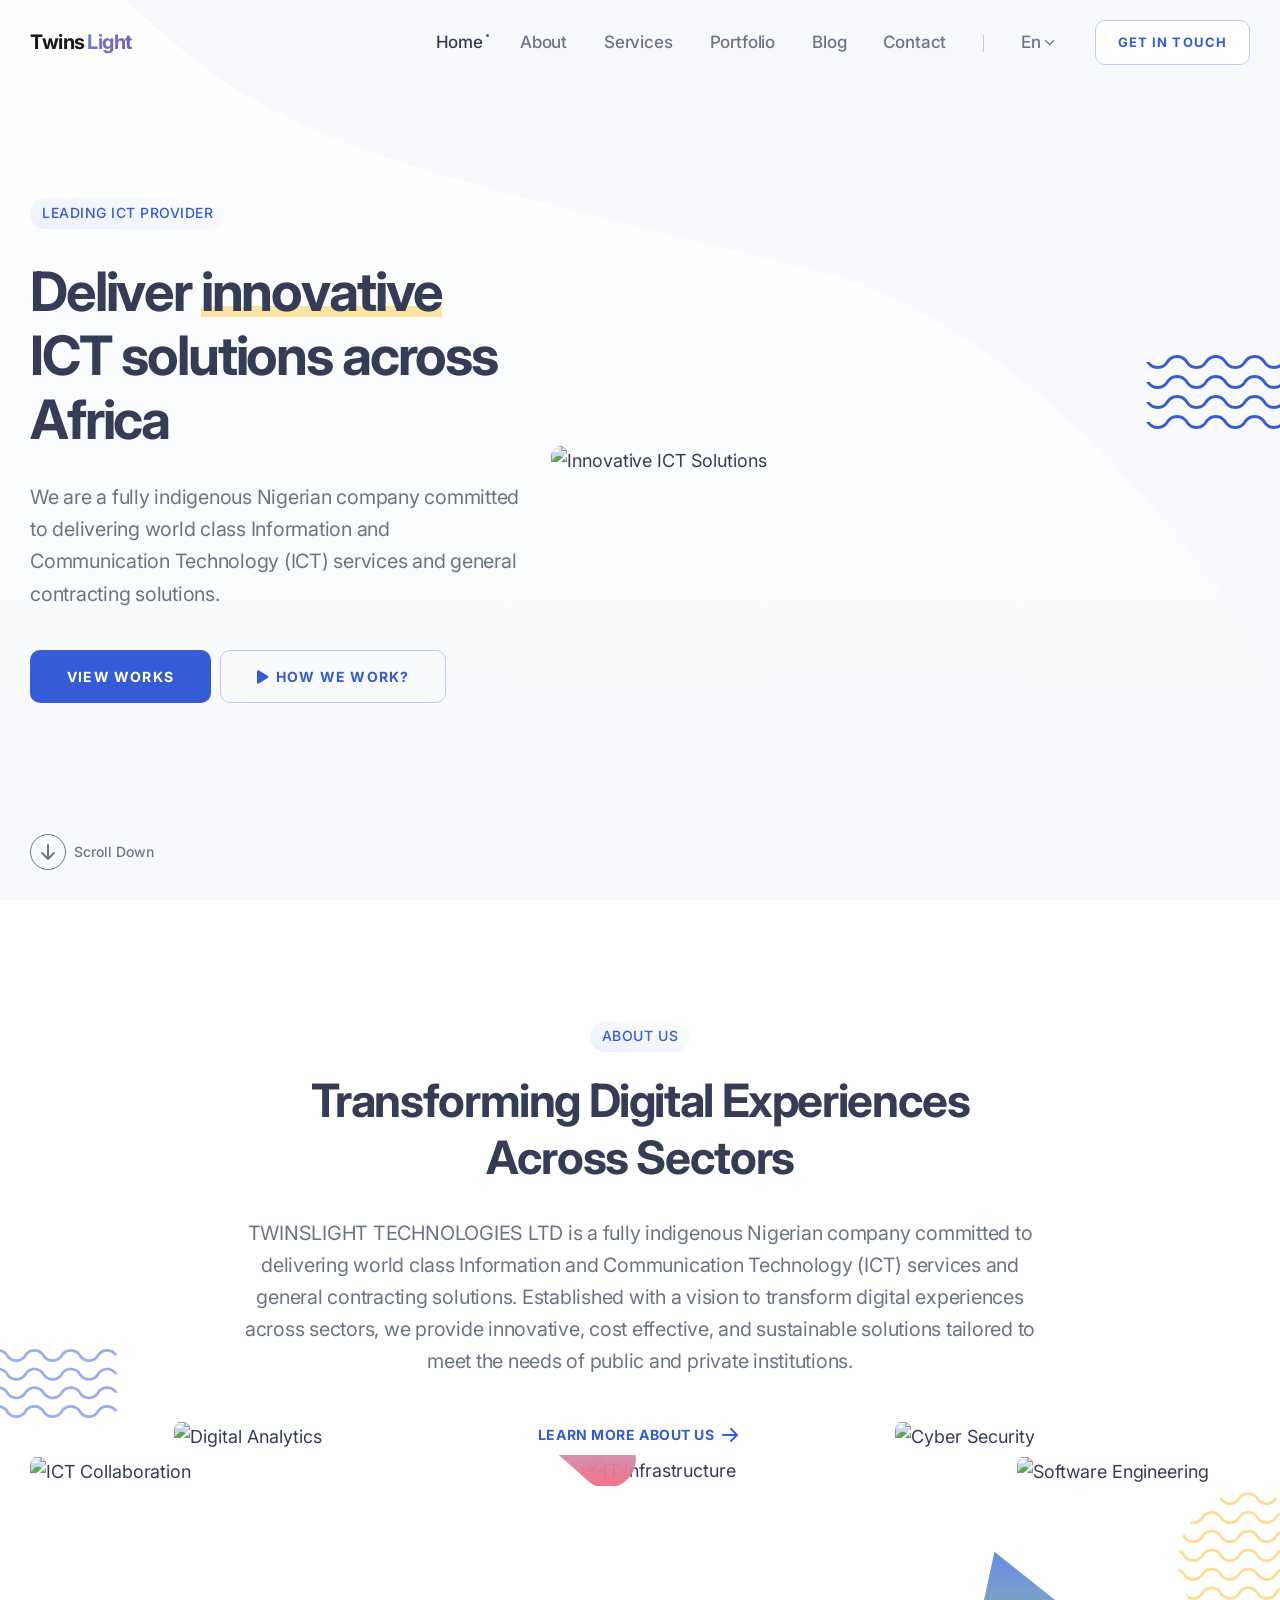
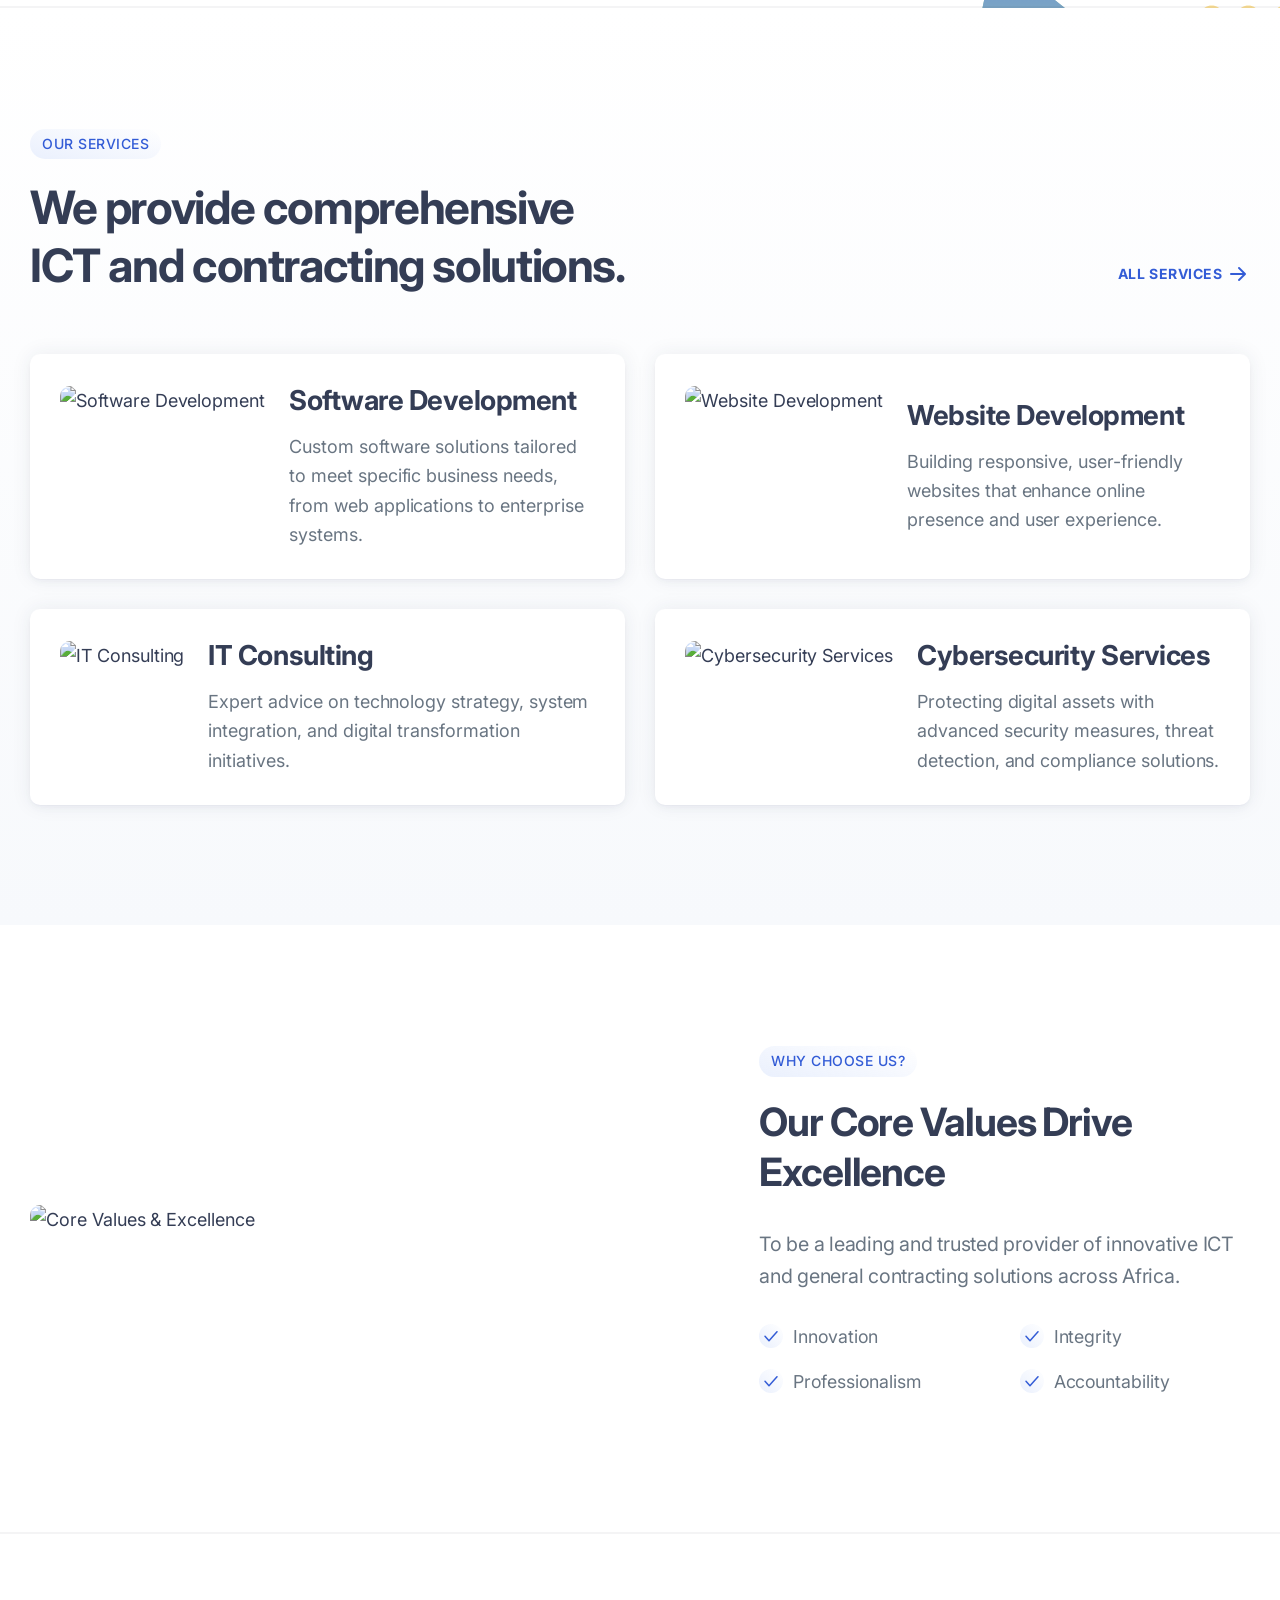
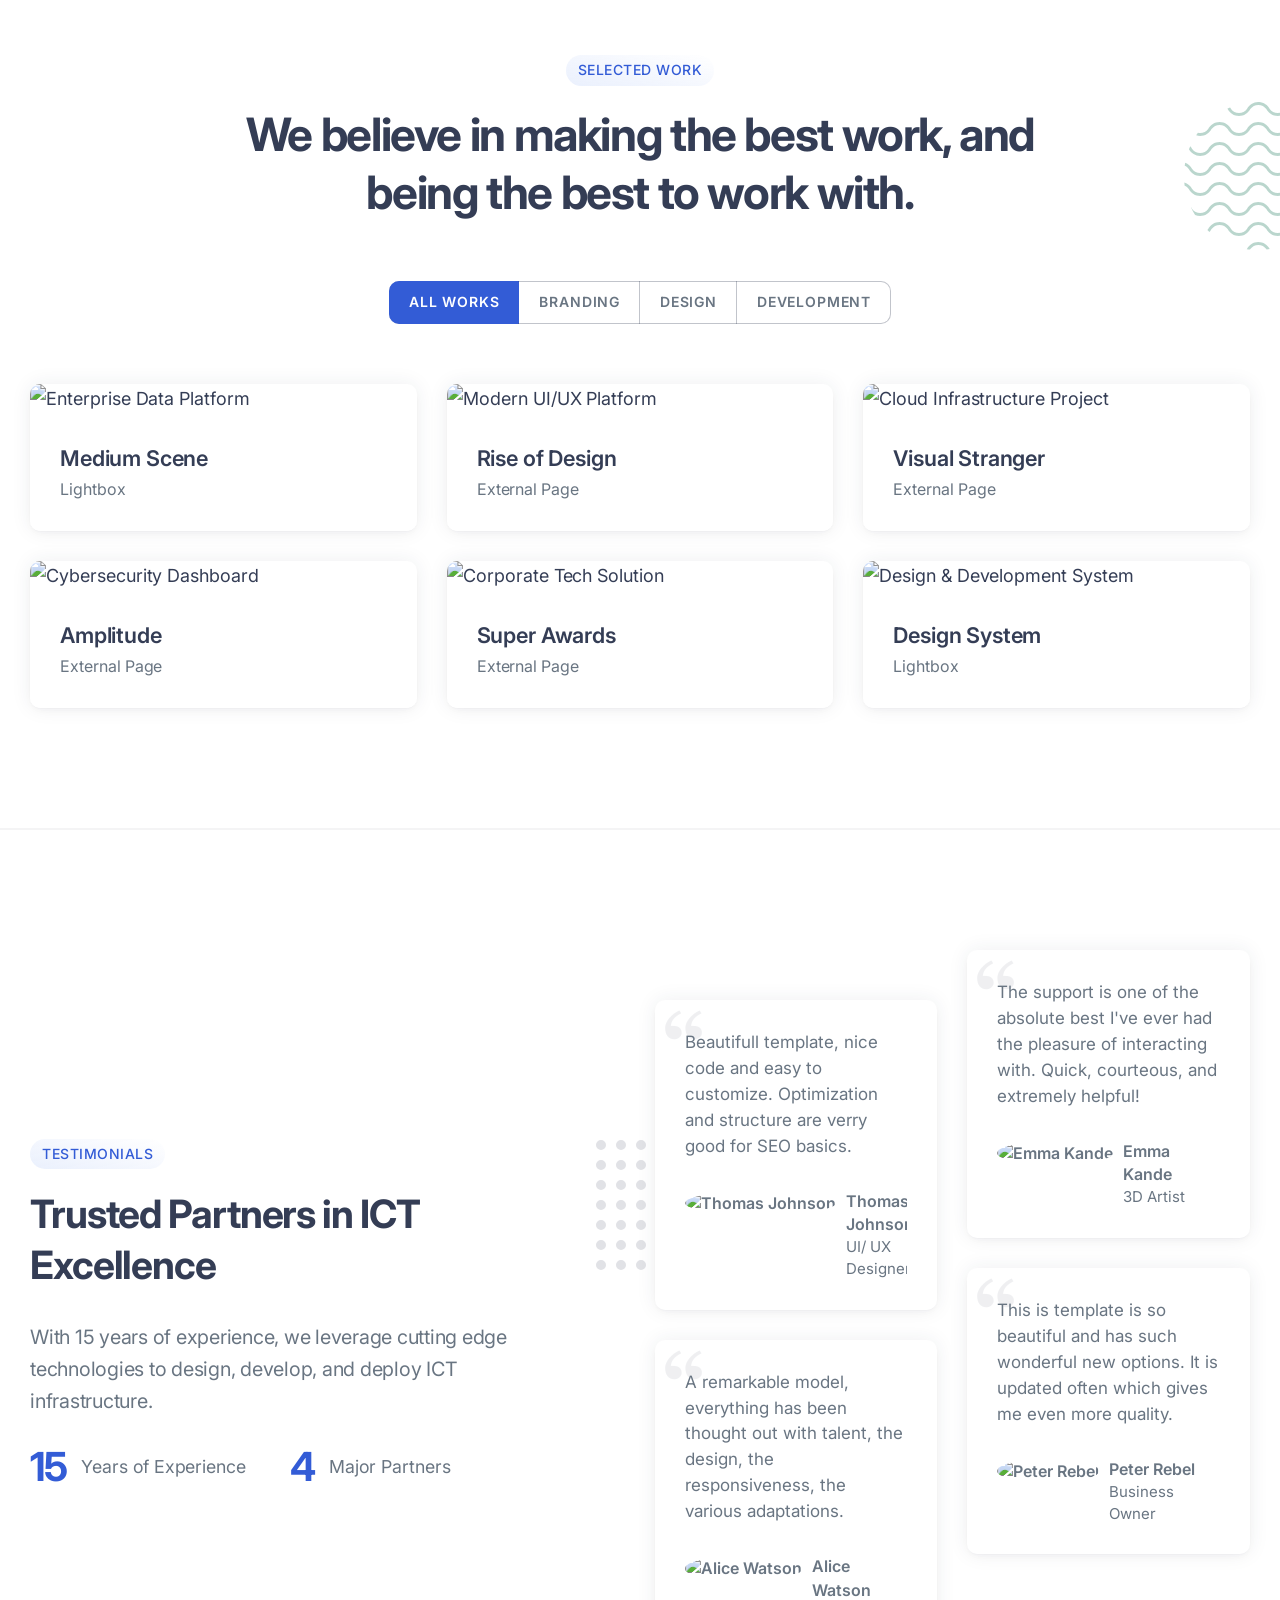
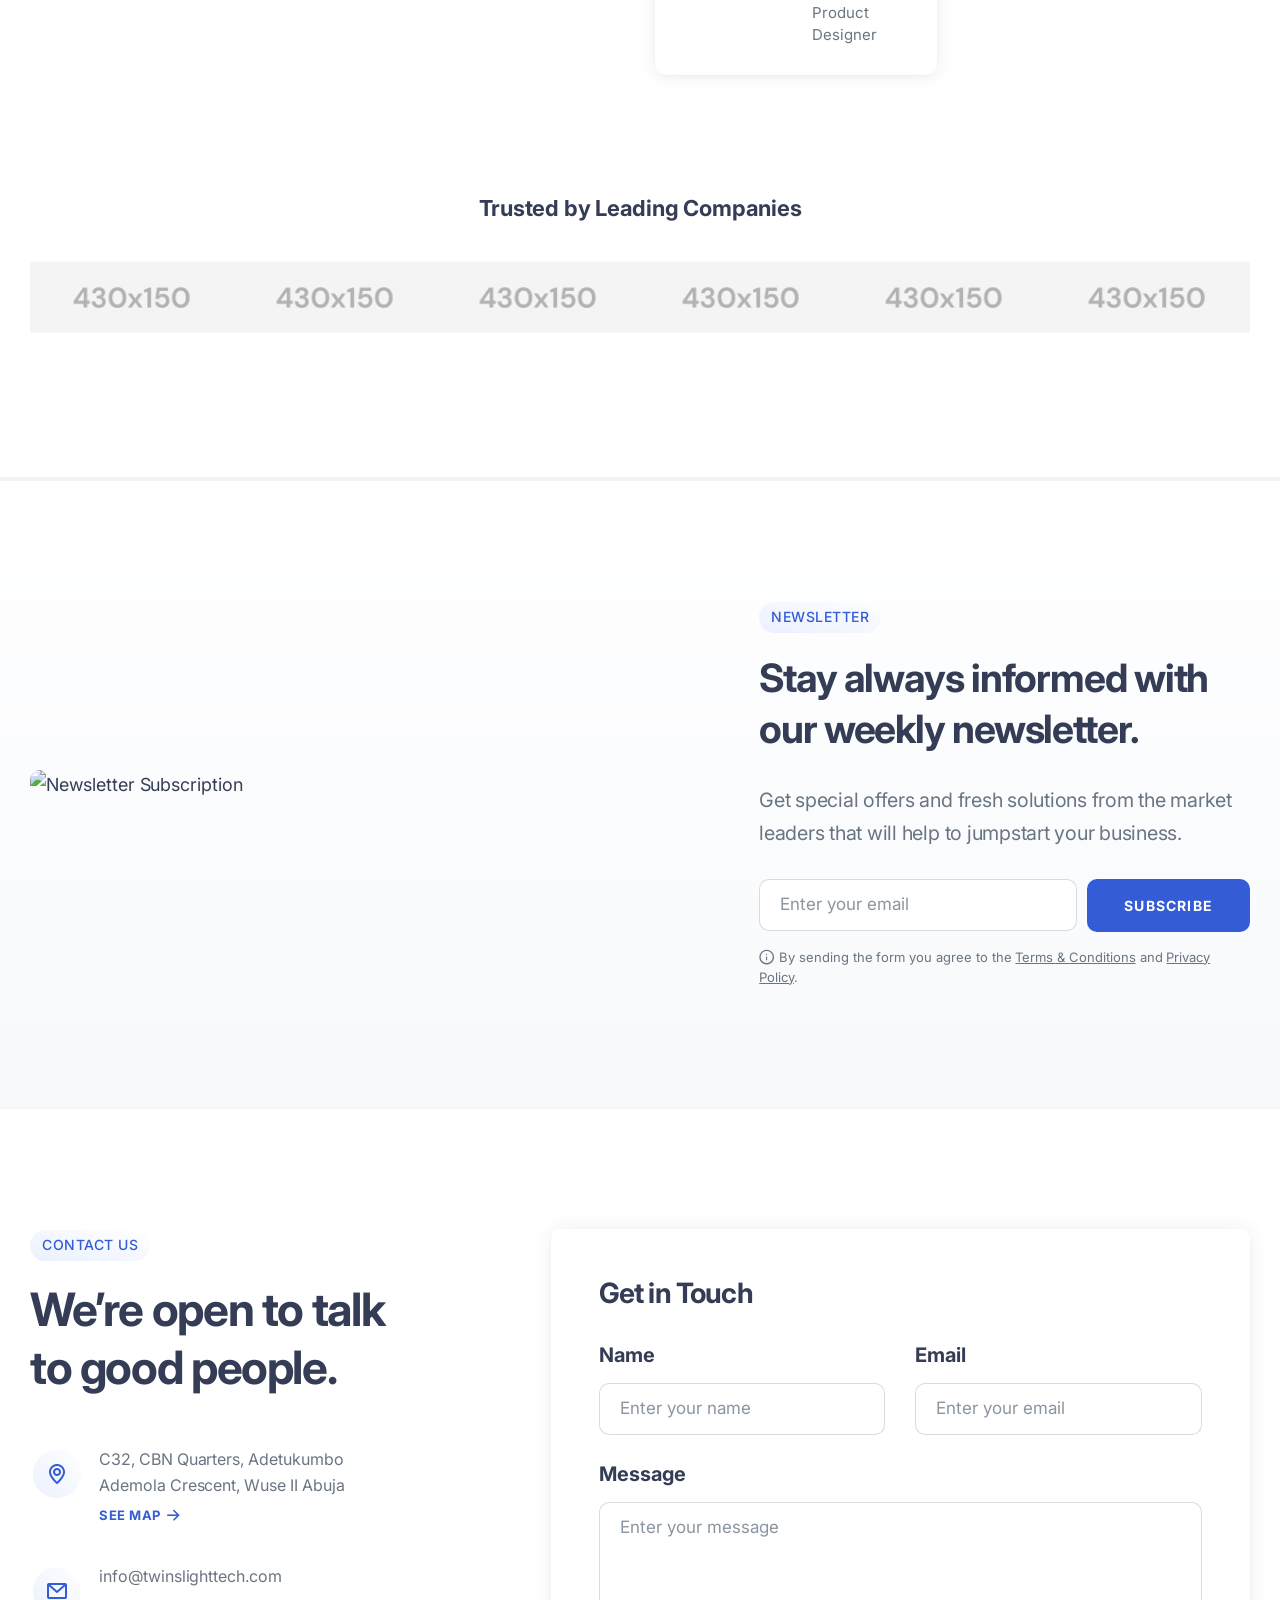
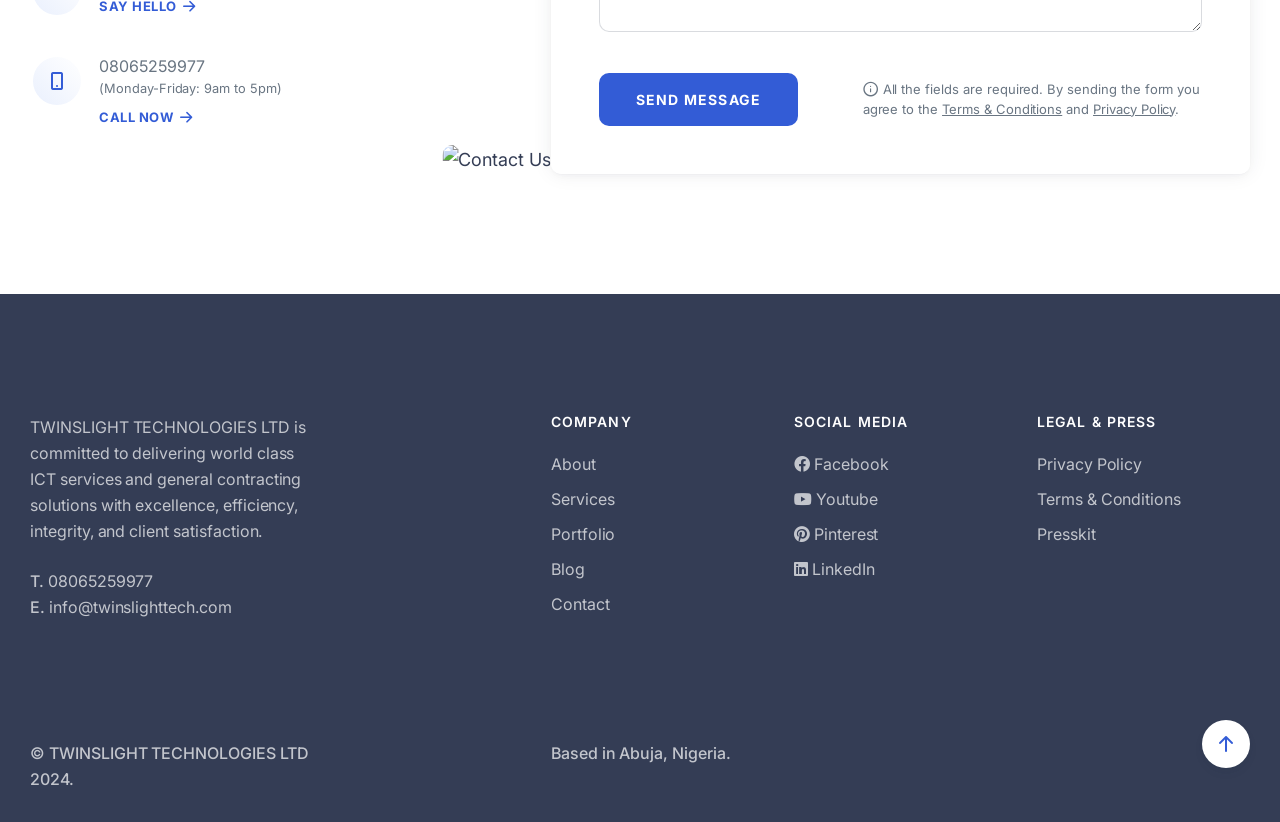
==== commit 878c0a21: "images" ====
--- a/index.html
+++ b/index.html
@@ -67,7 +67,7 @@
                     <!-- Main Menu -->
                     <div class="inner-nav desktop-nav">
                         <ul class="clearlist local-scroll justify-content-end">                            
-                            <li><a href="fancy-multi-page.html" class="active">Home</a></li>
+                            <li><a href="index.html" class="active">Home</a></li>
                             <li><a href="fancy-about.html">About</a></li>
                             <li><a href="fancy-services.html">Services</a></li>
                             <li><a href="fancy-portfolio.html">Portfolio</a></li>
@@ -162,7 +162,7 @@
                                         
                                         <div class="position-relative mt-40 mb-20">
                                             
-                                            <img src="images/hs-image.webp" alt="Image Description" class="w-100" />
+                                            <img src="https://images.unsplash.com/photo-1522071820081-009f0129c71c?auto=format&fit=crop&w=1200&q=80" alt="Innovative ICT Solutions" class="w-100 round" />
                                             
                                             <!-- Decorative Waves -->
                                             <div class="decoration-5 d-none d-sm-block" data-rellax-y data-rellax-speed="-0.7" data-rellax-percentage="0.5">
@@ -232,10 +232,10 @@
                                 <div class="me-xl-4 pe-sm-2">
                                     <div class="composition-1">
                                         <div class="composition-1-image-1">
-                                            <img src="images/untitled-15.png" alt="Image Description" />
+                                            <img src="https://images.unsplash.com/photo-1531482615713-2afd69097998?auto=format&fit=crop&w=600&q=80" alt="ICT Collaboration" />
                                         </div>
                                         <div class="composition-1-image-2">
-                                            <img src="images/Untitled-17.png" alt="Image Description" />
+                                            <img src="https://images.unsplash.com/photo-1551836022-d5d88e9218df?auto=format&fit=crop&w=600&q=80" alt="Digital Analytics" />
                                         </div>
                                         <div class="composition-1-decoration-1" data-rellax-y data-rellax-speed="-0.5" data-rellax-percentage="0.65">
                                             <img src="images/demo-fancy/decoration-1.svg" alt="" />
@@ -251,10 +251,10 @@
                                 <div class="ms-xl-5 ps-sm-2 me-xl-4 pe-sm-2 pe-xl-3">
                                     <div class="composition-2">
                                         <div class="composition-2-image-1 mt-xs-0">
-                                            <img src="images/demo-fancy/section-image-3.jpg" alt="Image Description" />
+                                            <img src="https://images.unsplash.com/photo-1573164713988-8665fc963095?auto=format&fit=crop&w=600&q=80" alt="Tech Expertise" />
                                         </div>
                                         <div class="composition-2-image-2">
-                                            <img src="images/Untitled-19.png" alt="Image Description" />
+                                            <img src="https://images.unsplash.com/photo-1504384308090-c894fdcc538d?auto=format&fit=crop&w=600&q=80" alt="IT Infrastructure" />
                                         </div>
                                         <div class="composition-2-decoration" data-rellax-y data-rellax-speed="0.5" data-rellax-percentage="0.2">
                                             <img src="images/demo-fancy/decoration-3.svg" alt="" />
@@ -267,10 +267,10 @@
                                 <div class="ms-xl-4 ps-sm-2">
                                     <div class="composition-3">
                                         <div class="composition-3-image-1">
-                                            <img src="images/Untitled-16.png" alt="Image Description" />
+                                            <img src="https://images.unsplash.com/photo-1519389950473-47ba0277781c?auto=format&fit=crop&w=600&q=80" alt="Software Engineering" />
                                         </div>
                                         <div class="composition-3-image-2">
-                                            <img src="images/Untitled-18.png" alt="Image Description" />
+                                            <img src="https://images.unsplash.com/photo-1526374965328-7f61d4dc18c5?auto=format&fit=crop&w=600&q=80" alt="Cyber Security" />
                                         </div>
                                         <div class="composition-3-decoration-1" data-rellax-y data-rellax-speed="0.5" data-rellax-percentage="0.7">
                                             <img src="images/demo-fancy/decoration-4.svg" alt="" />
@@ -322,7 +322,7 @@
                                 <div class="services-5-item d-flex align-items-stretch text-center text-xl-start">
                                     <div class="d-xl-flex wow fadeInUpShort">
                                         <div class="services-5-image mb-lg-20 me-xl-4">
-                                            <img src="images/demo-fancy/services/service-1.png" width="198" height="198" alt="Image Description" />
+                                            <img src="https://images.unsplash.com/photo-1555066931-4365d14bab8c?auto=format&fit=crop&w=198&h=198&q=80" width="198" height="198" alt="Software Development" class="round" />
                                         </div>
                                         <div class="services-5-body d-flex align-items-center">
                                             <div class="w-100">
@@ -342,7 +342,7 @@
                                 <div class="services-5-item d-flex align-items-stretch text-center text-xl-start">
                                     <div class="d-xl-flex wow fadeInUpShort">
                                         <div class="services-5-image mb-lg-20 me-xl-4">
-                                            <img src="images/demo-fancy/services/service-2.png" width="198" height="198" alt="Image Description" />
+                                            <img src="https://images.unsplash.com/photo-1547658719-da2b51169166?auto=format&fit=crop&w=198&h=198&q=80" width="198" height="198" alt="Website Development" class="round" />
                                         </div>
                                         <div class="services-5-body d-flex align-items-center">
                                             <div class="w-100">
@@ -362,7 +362,7 @@
                                 <div class="services-5-item d-flex align-items-stretch text-center text-xl-start">
                                     <div class="d-xl-flex wow fadeInUpShort">
                                         <div class="services-5-image mb-lg-20 me-xl-4">
-                                            <img src="images/demo-fancy/services/service-3.png" width="198" height="198" alt="Image Description" />
+                                            <img src="https://images.unsplash.com/photo-1454165804606-c3d57bc86b40?auto=format&fit=crop&w=198&h=198&q=80" width="198" height="198" alt="IT Consulting" class="round" />
                                         </div>
                                         <div class="services-5-body d-flex align-items-center">
                                             <div class="w-100">
@@ -382,7 +382,7 @@
                                 <div class="services-5-item d-flex align-items-stretch text-center text-xl-start">
                                     <div class="d-xl-flex wow fadeInUpShort">
                                         <div class="services-5-image mb-lg-20 me-xl-4">
-                                            <img src="images/demo-fancy/services/service-4.png" width="198" height="198" alt="Image Description" />
+                                            <img src="https://images.unsplash.com/photo-1563986768609-322da13575f3?auto=format&fit=crop&w=198&h=198&q=80" width="198" height="198" alt="Cybersecurity Services" class="round" />
                                         </div>
                                         <div class="services-5-body d-flex align-items-center">
                                             <div class="w-100">
@@ -420,7 +420,7 @@
                                 <div class="w-100">
                                     
                                     <div class="mb-20">
-                                        <img src="images/demo-fancy/section-image-7.png" alt="Image Description" class="w-100" />
+                                        <img src="https://images.unsplash.com/photo-1552664730-d307ca884978?auto=format&fit=crop&w=900&q=80" alt="Core Values & Excellence" class="w-100 round" />
                                      </div>
                                     
                                     <!-- <div class="small text-gray text-center">
@@ -547,9 +547,9 @@
                                 <!-- Work Item (Lightbox) -->
                                 <li class="work-item mix development">
                                     <div class="wow-p fadeInUp" data-wow-offset="0">
-                                        <a href="images/demo-fancy/portfolio/project-1-large.jpg" class="work-lightbox-link mfp-image">
+                                        <a href="https://images.unsplash.com/photo-1460925895917-afdab827c52f?auto=format&fit=crop&w=1200&q=80" class="work-lightbox-link mfp-image">
                                             <div class="work-img">
-                                                <img src="images/demo-fancy/portfolio/project-1.jpg" alt="Work Description" />
+                                                <img src="https://images.unsplash.com/photo-1460925895917-afdab827c52f?auto=format&fit=crop&w=800&q=80" alt="Enterprise Data Platform" />
                                             </div>
                                             <div class="work-intro text-start">
                                                 <h3 class="work-title">Medium Scene</h3>
@@ -567,7 +567,7 @@
                                     <div class="wow-p fadeInUp" data-wow-offset="0">
                                         <a href="fancy-portfolio-single.html" class="work-ext-link">
                                             <div class="work-img">
-                                                <img src="images/demo-fancy/portfolio/project-2.jpg" alt="Work Description" />
+                                                <img src="https://images.unsplash.com/photo-1507238691740-187a5b1d37b8?auto=format&fit=crop&w=800&q=80" alt="Modern UI/UX Platform" />
                                             </div>
                                             <div class="work-intro text-start">
                                                 <h3 class="work-title">Rise of Design</h3>
@@ -585,7 +585,7 @@
                                     <div class="wow-p fadeInUp" data-wow-offset="0">
                                         <a href="fancy-portfolio-single.html" class="work-ext-link">
                                             <div class="work-img">
-                                                <img src="images/demo-fancy/portfolio/project-3.jpg" alt="Work Description" />
+                                                <img src="https://images.unsplash.com/photo-1551288049-bebda4e38f71?auto=format&fit=crop&w=800&q=80" alt="Cloud Infrastructure Project" />
                                             </div>
                                             <div class="work-intro text-start">
                                                 <h3 class="work-title">Visual Stranger</h3>
@@ -603,7 +603,7 @@
                                     <div class="wow-p fadeInUp" data-wow-offset="0">
                                         <a href="fancy-portfolio-single.html" class="work-ext-link">
                                             <div class="work-img">
-                                                <img src="images/demo-fancy/portfolio/project-4.jpg" alt="Work Description" />
+                                                <img src="https://images.unsplash.com/photo-1551836022-d5d88e9218df?auto=format&fit=crop&w=800&q=80" alt="Cybersecurity Dashboard" />
                                             </div>
                                             <div class="work-intro text-start">
                                                 <h3 class="work-title">Amplitude</h3>
@@ -621,7 +621,7 @@
                                     <div class="wow-p fadeInUp" data-wow-offset="0">
                                         <a href="fancy-portfolio-single.html" class="work-ext-link">
                                             <div class="work-img">
-                                                <img src="images/demo-fancy/portfolio/project-5.jpg" alt="Work Description" />
+                                                <img src="https://images.unsplash.com/photo-1517245386807-bb43f82c33c4?auto=format&fit=crop&w=800&q=80" alt="Corporate Tech Solution" />
                                             </div>
                                             <div class="work-intro text-start">
                                                 <h3 class="work-title">Super Awards</h3>
@@ -637,9 +637,9 @@
                                 <!-- Work Item (Lightbox) -->
                                 <li class="work-item mix design branding">
                                     <div class="wow-p fadeInUp" data-wow-offset="0">
-                                        <a href="images/demo-fancy/portfolio/project-6-large.jpg" class="work-lightbox-link mfp-image">
+                                        <a href="https://images.unsplash.com/photo-1581291518633-83b4ebd1d83e?auto=format&fit=crop&w=1200&q=80" class="work-lightbox-link mfp-image">
                                             <div class="work-img">
-                                                <img src="images/demo-fancy/portfolio/project-6.jpg" alt="Work Description" />
+                                                <img src="https://images.unsplash.com/photo-1581291518633-83b4ebd1d83e?auto=format&fit=crop&w=800&q=80" alt="Design & Development System" />
                                             </div>
                                             <div class="work-intro text-start">
                                                 <h3 class="work-title">Design System</h3>
@@ -745,7 +745,7 @@
                                                     </p>                                    
                                                     <footer class="testimonials-4-author mt-30 clearfix">                                                    
                                                         <div class="testimonials-4-author-img float-start">
-                                                            <img width="44" height="44" src="images/demo-fancy/user-1.jpg" alt="Image description is here" />
+                                                            <img width="44" height="44" src="https://images.unsplash.com/photo-1534528741775-53994a69daeb?auto=format&fit=crop&w=150&h=150&q=80" alt="Thomas Johnson" class="round" />
                                                         </div>                                        
                                                         <div class="overflow-hidden">
                                                             Thomas Johnson
@@ -771,7 +771,7 @@
                                                     </p>                                    
                                                     <footer class="testimonials-4-author mt-30 clearfix">                                                    
                                                         <div class="testimonials-4-author-img float-start">
-                                                            <img width="44" height="44" src="images/demo-fancy/user-2.jpg" alt="Image description is here" />
+                                                            <img width="44" height="44" src="https://images.unsplash.com/photo-1517841905240-472988babdf9?auto=format&fit=crop&w=150&h=150&q=80" alt="Emma Kande" class="round" />
                                                         </div>                                        
                                                         <div class="overflow-hidden">
                                                             Emma Kande
@@ -797,7 +797,7 @@
                                                     </p>                                    
                                                     <footer class="testimonials-4-author mt-30 clearfix">                                                    
                                                         <div class="testimonials-4-author-img float-start">
-                                                            <img width="44" height="44" src="images/demo-fancy/user-3.jpg" alt="Image description is here" />
+                                                            <img width="44" height="44" src="https://images.unsplash.com/photo-1507003211169-0a1dd7228f2d?auto=format&fit=crop&w=150&h=150&q=80" alt="Peter Rebel" class="round" />
                                                         </div>                                        
                                                         <div class="overflow-hidden">
                                                             Peter Rebel
@@ -823,7 +823,7 @@
                                                     </p>                                    
                                                     <footer class="testimonials-4-author mt-30 clearfix">                                                    
                                                         <div class="testimonials-4-author-img float-start">
-                                                            <img width="44" height="44" src="images/demo-fancy/user-4.jpg" alt="Image description is here" />
+                                                            <img width="44" height="44" src="https://images.unsplash.com/photo-1494790108377-be9c29b29330?auto=format&fit=crop&w=150&h=150&q=80" alt="Alice Watson" class="round" />
                                                         </div>                                        
                                                         <div class="overflow-hidden">
                                                             Alice Watson
@@ -936,7 +936,7 @@
                                 <div class="w-100">
                                     
                                     <div class="mb-20">
-                                        <img src="images/demo-fancy/section-image-8.png" alt="Image Description" class="w-100" />
+                                        <img src="https://images.unsplash.com/photo-1557200134-90327ee9fafa?auto=format&fit=crop&w=800&q=80" alt="Newsletter Subscription" class="w-100 round" />
                                      </div>
                                     
                                     <!-- <div class="small text-gray text-center">
@@ -1089,7 +1089,7 @@
                                     <!-- Decorative Image -->
                                     <div class="decoration-11 d-none d-xl-block">
                                         <div class="wow fadeInUp">
-                                            <img src="images/demo-fancy/contact-section-image.png" width="225" height="250" alt="" />
+                                            <img src="https://images.unsplash.com/photo-1534536281715-e28d76689b4d?auto=format&fit=crop&w=450&h=500&q=80" width="225" height="250" alt="Contact Us" class="round" />
                                         </div>
                                     </div>
                                     <!-- End Decorative Image -->
--- a/css/style.css
+++ b/css/style.css
@@ -6701,7 +6701,7 @@
     align-items: center;
     margin-right: 15px;
     color: var(--color-primary-1);
-    font-size: 60px;
+    font-size: 40px;
     font-weight: 500;
     line-height: 1;
     letter-spacing: -0.05em;
@@ -6709,7 +6709,7 @@
 .number-1-descr{
     display: flex;
     align-items: center;
-    font-size: 18px;
+    font-size: 14px;
     line-height: 1.37;
     color: var(--color-gray-1);
 }
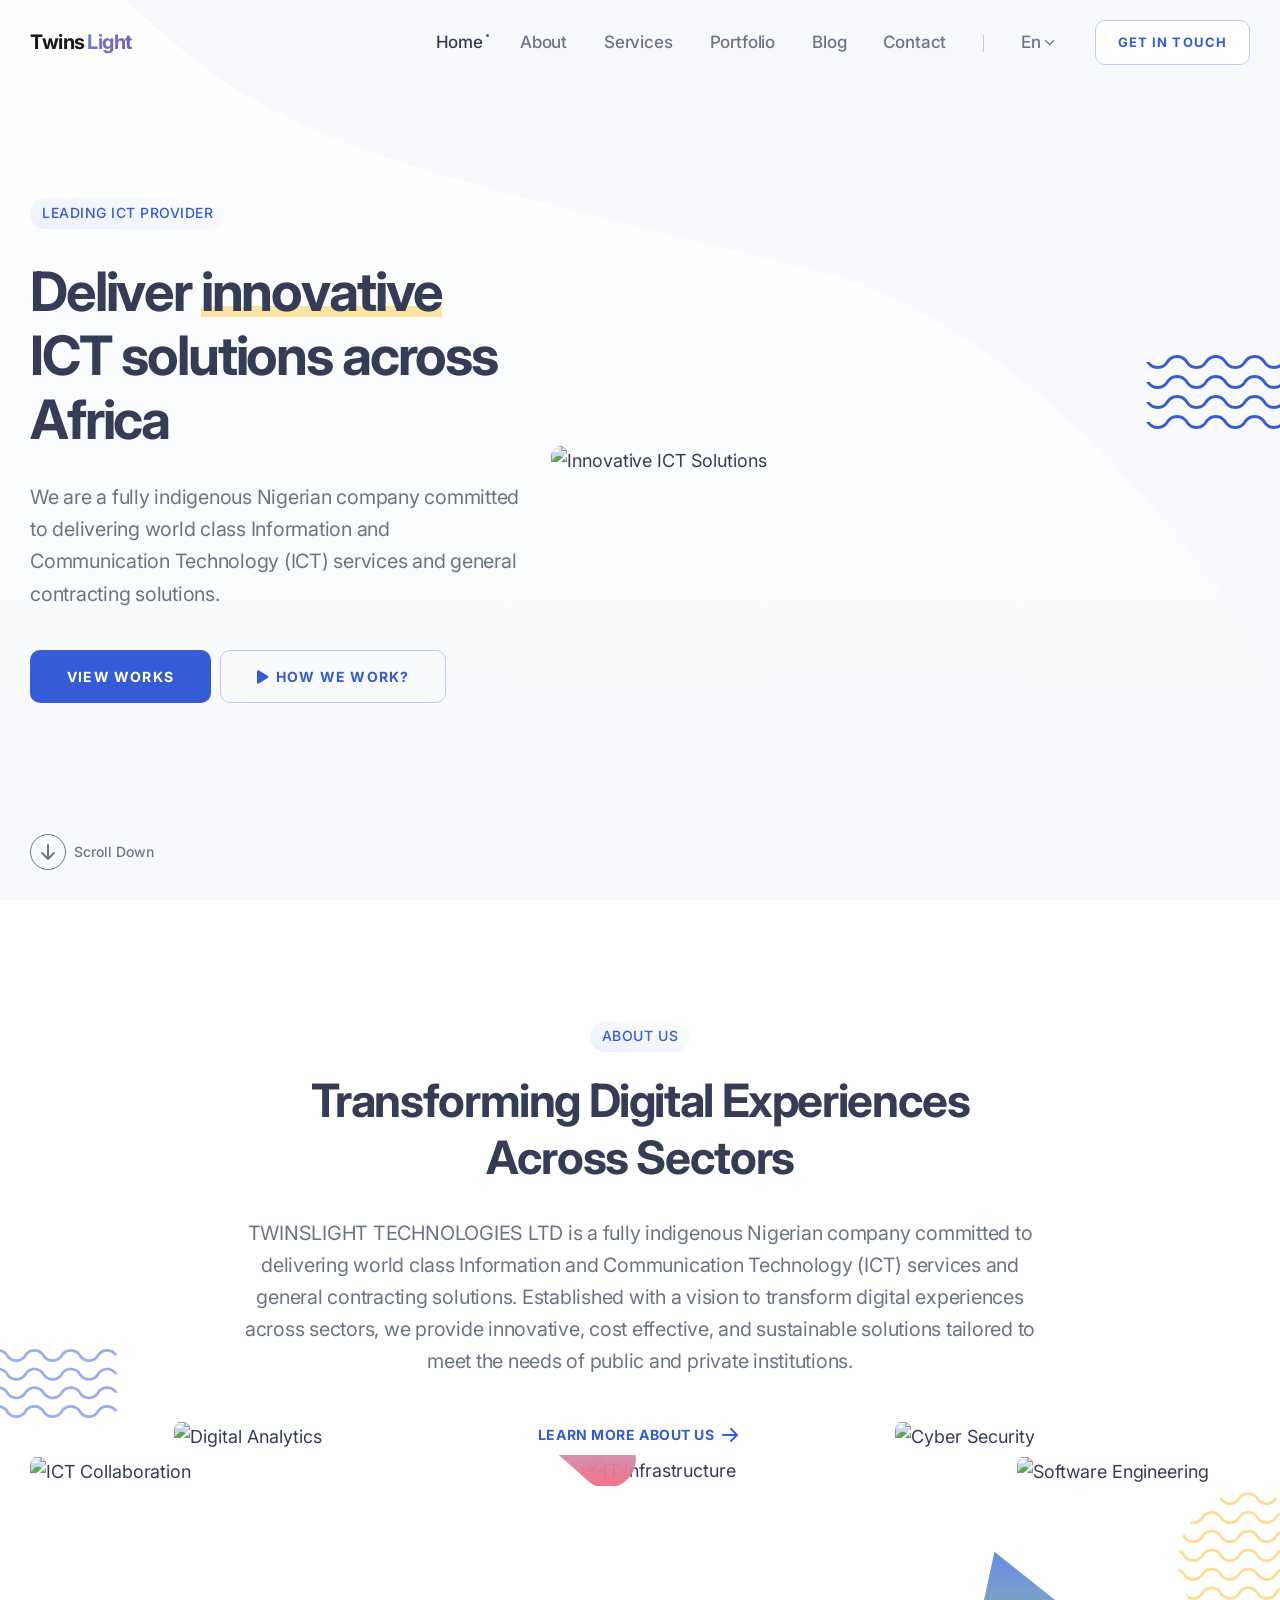
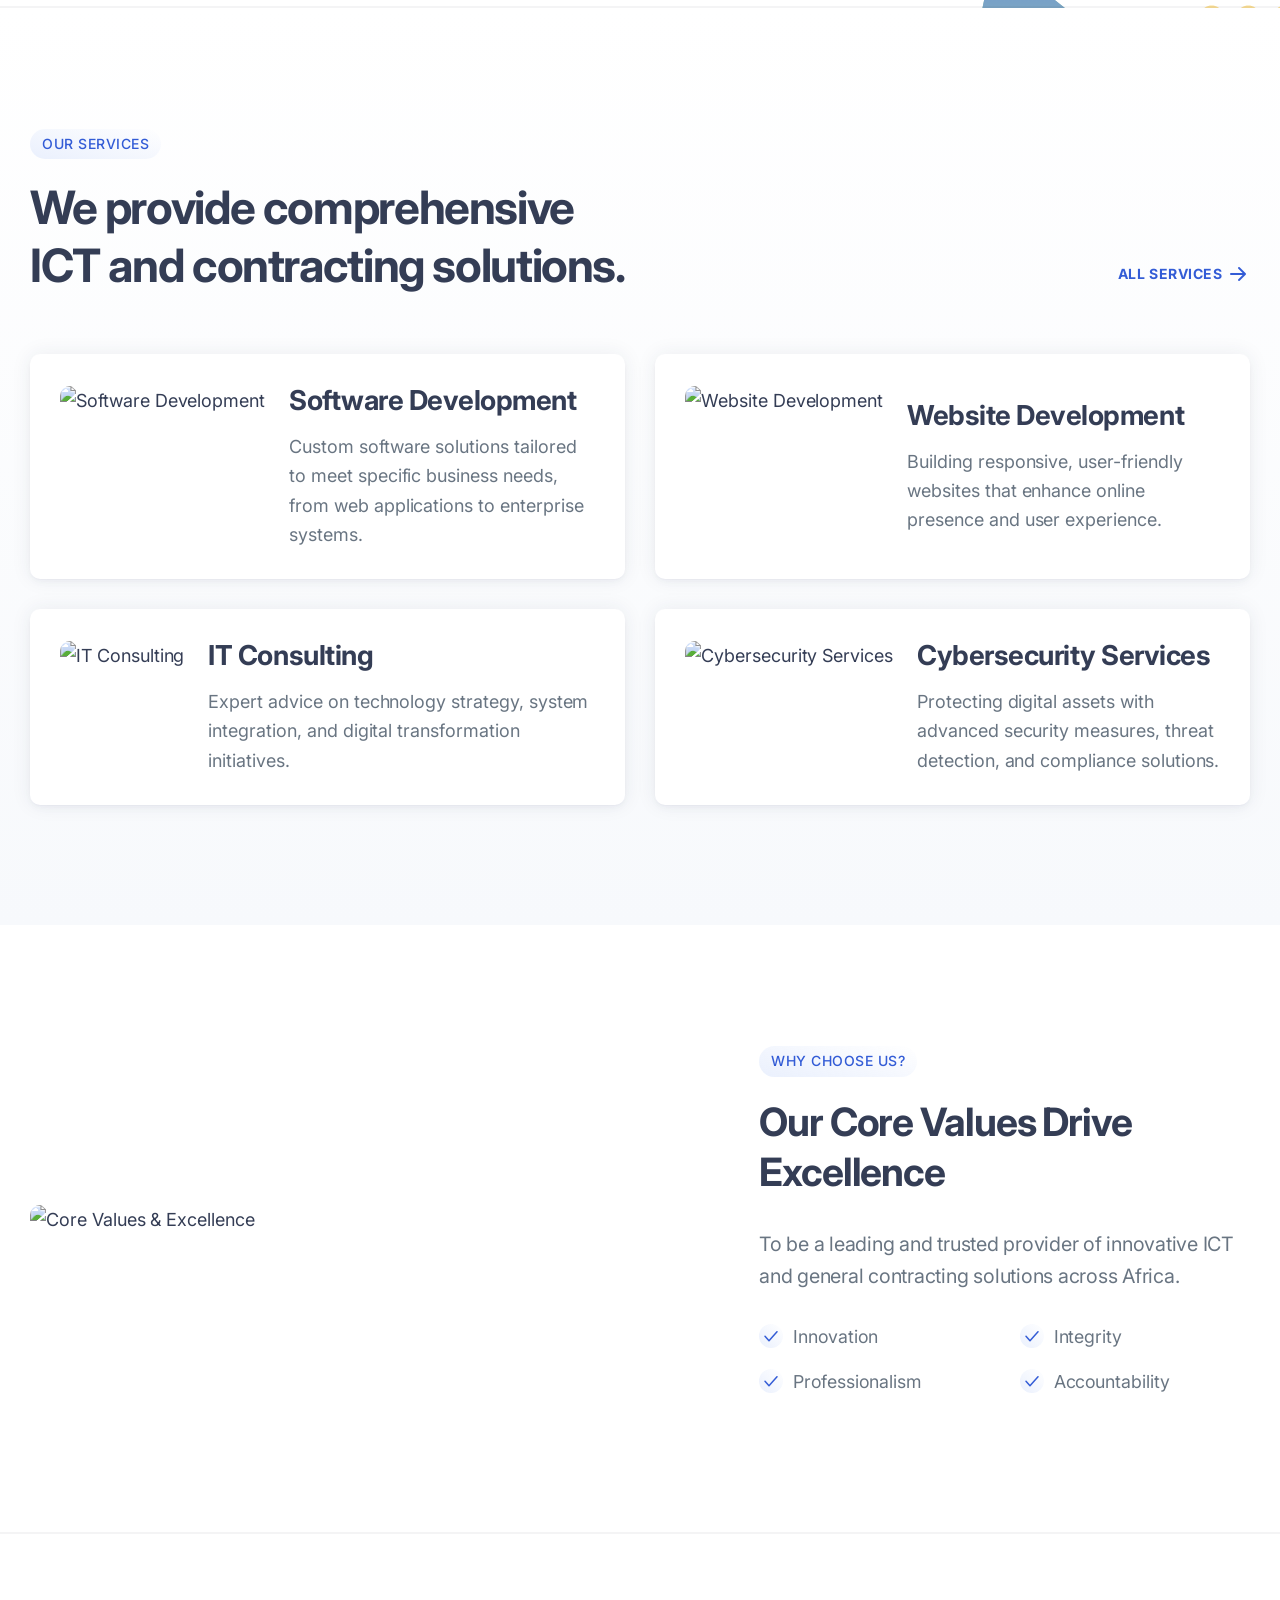
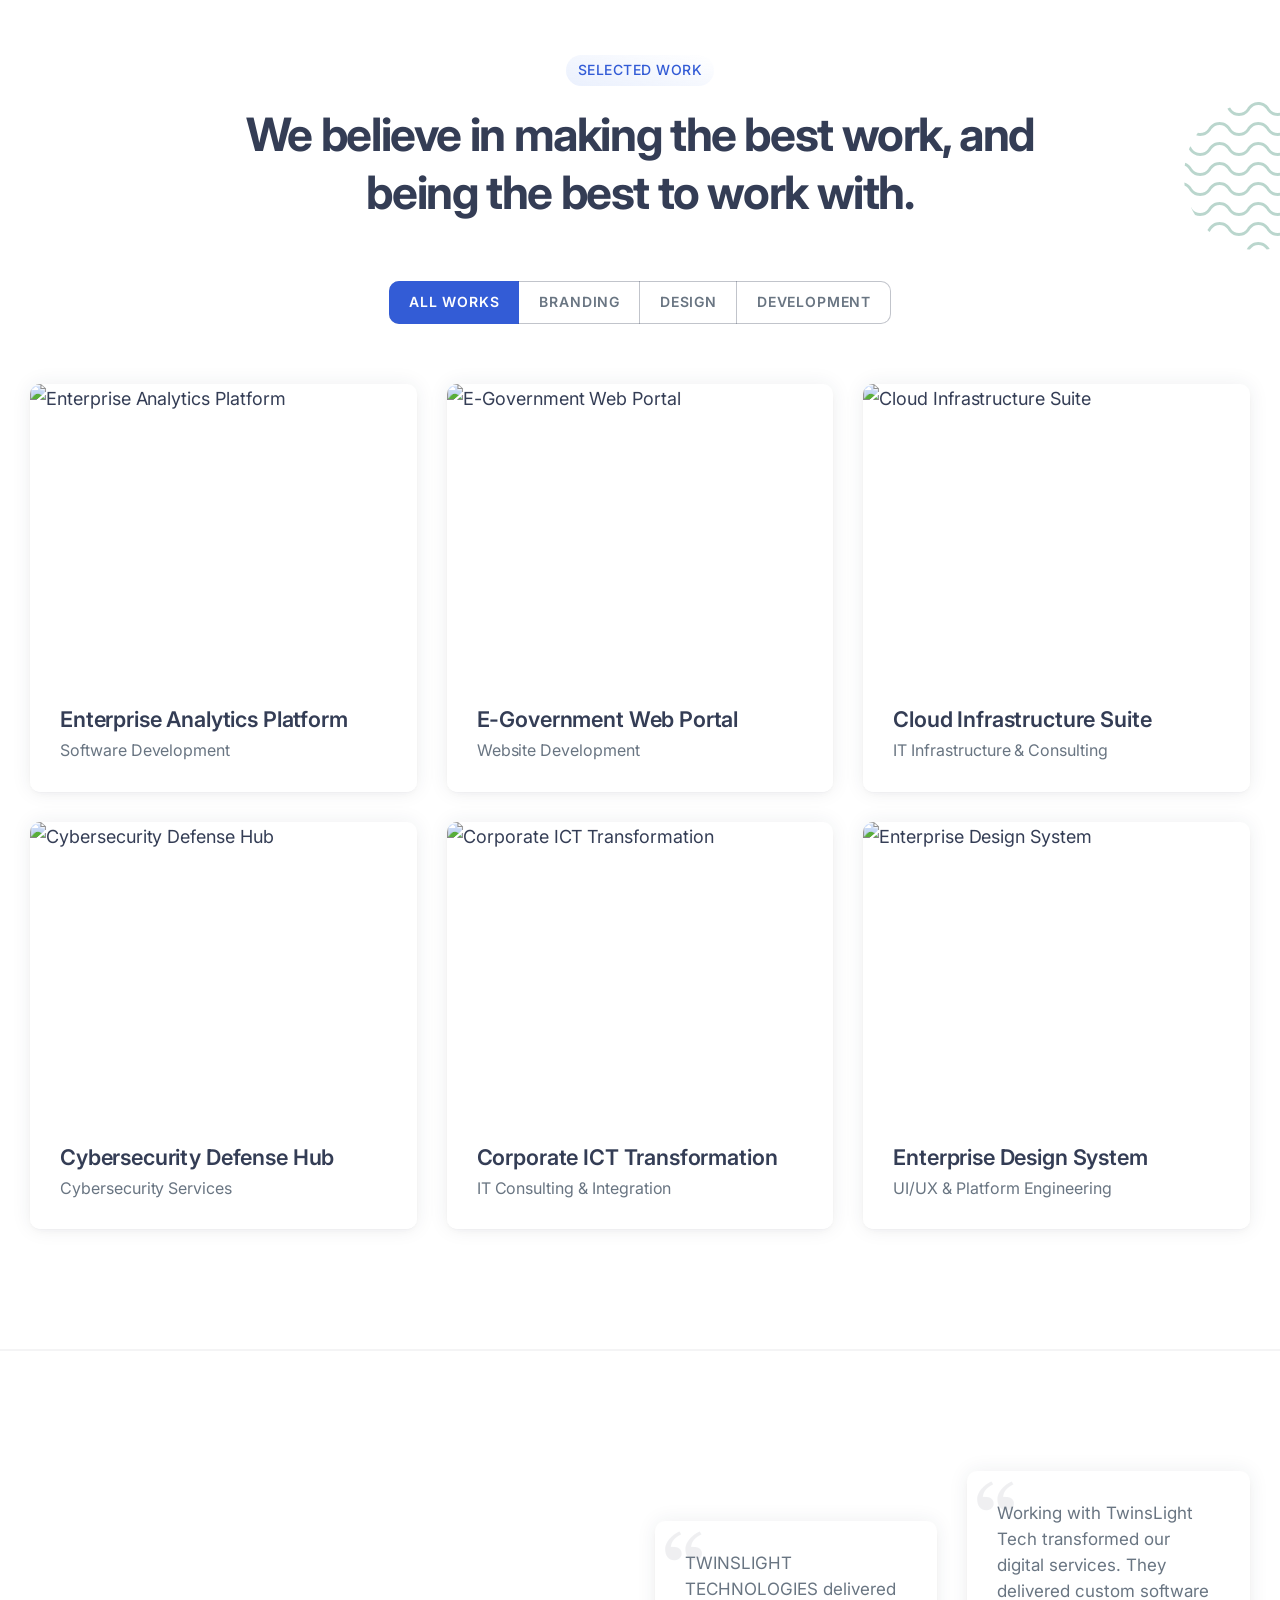
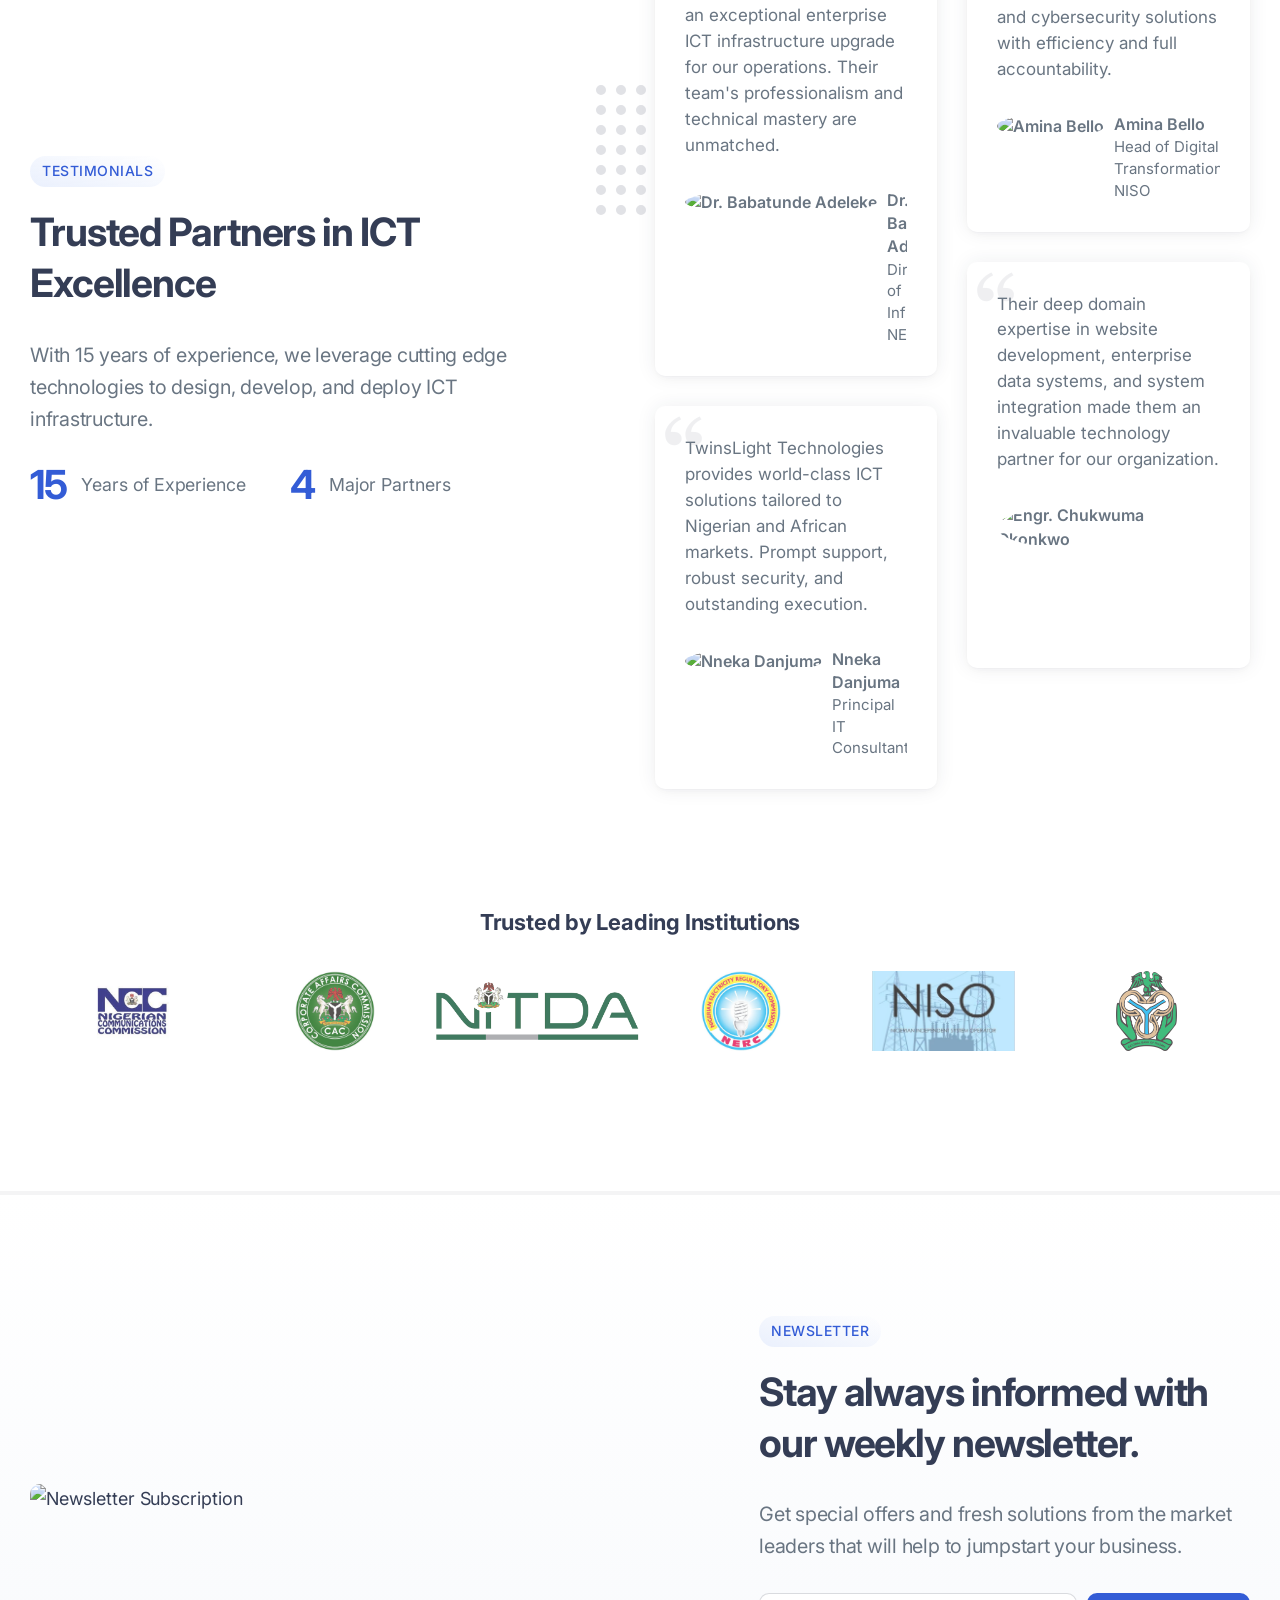
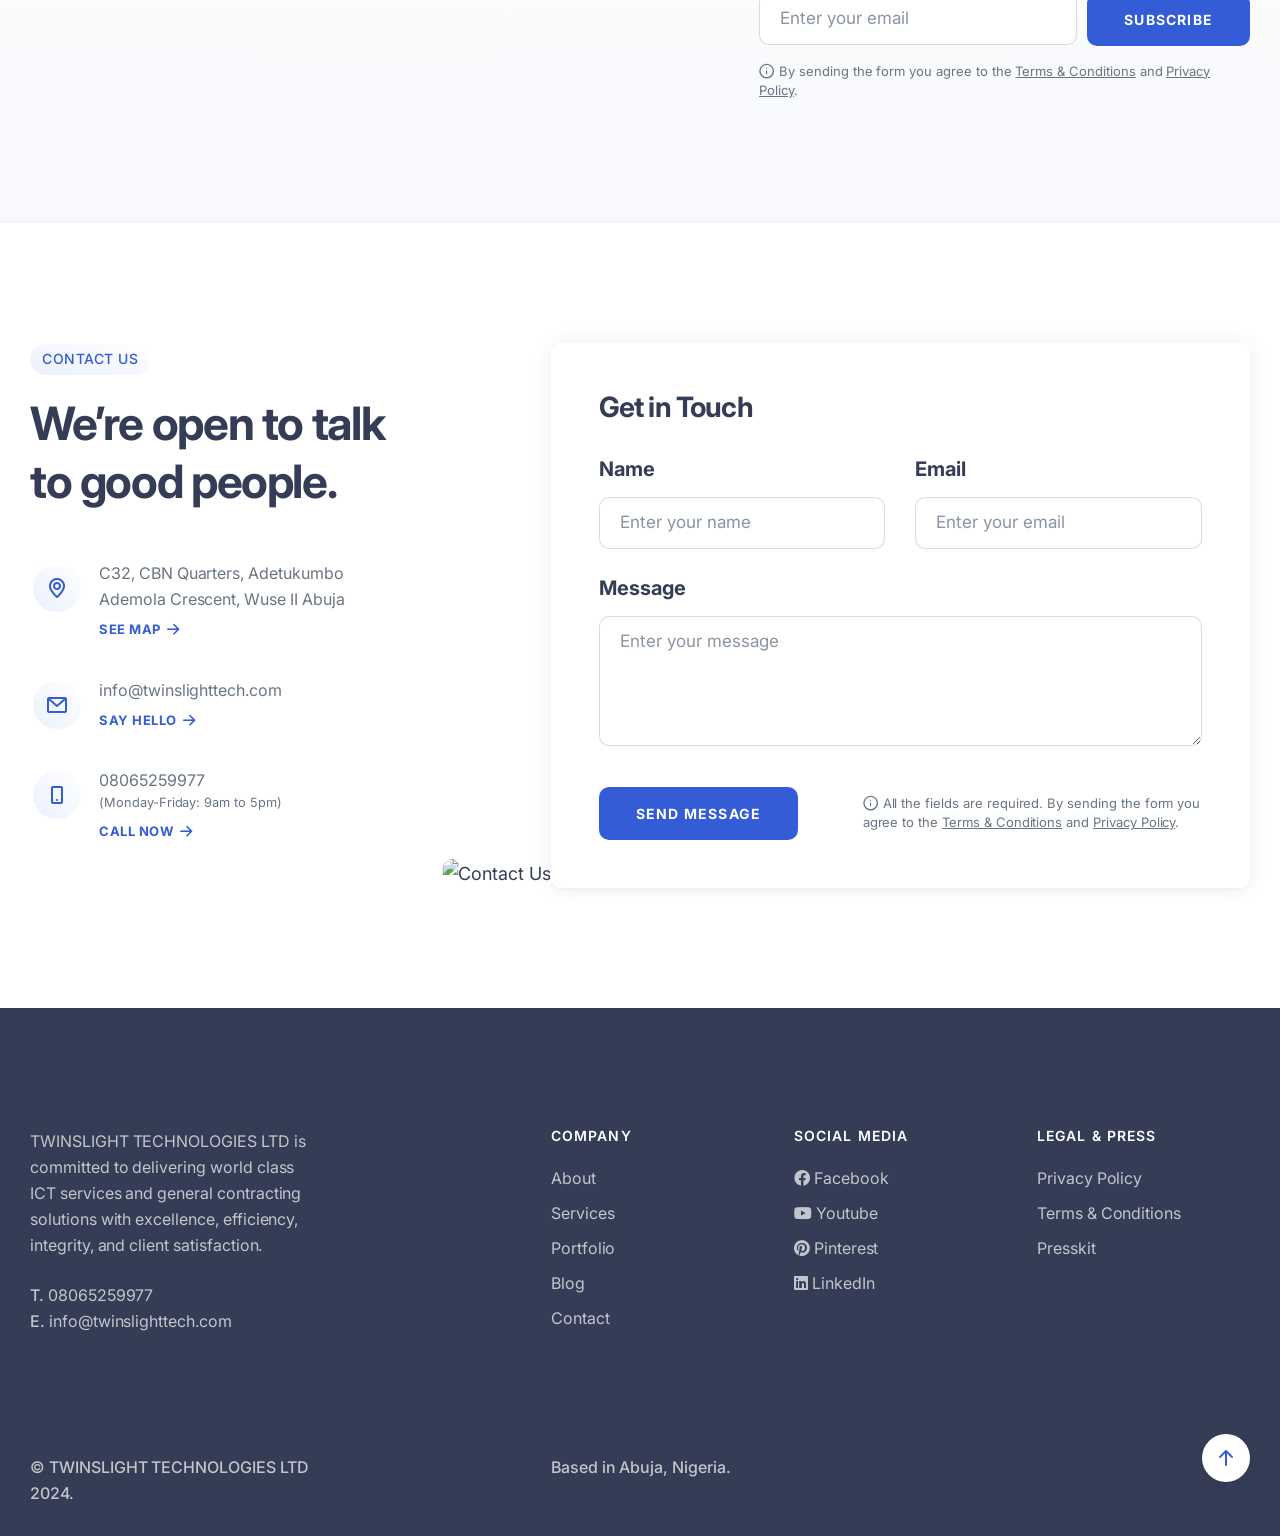
==== commit c8c3bcc0: "working" ====
--- a/index.html
+++ b/index.html
@@ -51,7 +51,7 @@
                 <div class="main-nav-sub container">
                     
                     <div class="nav-logo-wrap position-static local-scroll">
-                        <a href="index.html" class="logo">
+                        <a href="home.html" class="logo">
                             <span class="logo-text">
                                 <span class="logo-twins">Twins</span><span class="logo-light">Light</span>
                             </span>
@@ -67,12 +67,12 @@
                     <!-- Main Menu -->
                     <div class="inner-nav desktop-nav">
                         <ul class="clearlist local-scroll justify-content-end">                            
-                            <li><a href="index.html" class="active">Home</a></li>
-                            <li><a href="fancy-about.html">About</a></li>
-                            <li><a href="fancy-services.html">Services</a></li>
-                            <li><a href="fancy-portfolio.html">Portfolio</a></li>
-                            <li><a href="fancy-blog.html">Blog</a></li>
-                            <li><a href="fancy-contact.html">Contact</a></li>
+                            <li><a href="home.html" class="active">Home</a></li>
+                            <li><a href="about.html">About</a></li>
+                            <li><a href="services.html">Services</a></li>
+                            <li><a href="portfolio.html">Portfolio</a></li>
+                            <li><a href="blog.html">Blog</a></li>
+                            <li><a href="contact.html">Contact</a></li>
                             
                             <li class="desktop-nav-display">
                                 <div class="vr mt-2"></div>
@@ -92,7 +92,7 @@
                             <!-- End Languages -->  
                                                       
                             <li>
-                                <a href="fancy-contact.html" class="opacity-1 no-hover">
+                                <a href="contact.html" class="opacity-1 no-hover">
                                     <span class="btn btn-mod btn-w btn-border-c btn-small btn-round" data-btn-animate="y">Get in touch</span>
                                 </a>
                             </li>
@@ -142,7 +142,7 @@
                                     
                                         <div class="local-scroll wow fadeInUp wch-unset" data-wow-delay="0.7s" data-wow-duration="1.2s">
                                             
-                                            <a href="fancy-portfolio.html" class="btn btn-mod btn-color btn-large btn-round btn-hover-anim me-1 mb-xs-10">
+                                            <a href="portfolio.html" class="btn btn-mod btn-color btn-large btn-round btn-hover-anim me-1 mb-xs-10">
                                                 <span>View works</span>
                                             </a>
                                             
@@ -219,7 +219,7 @@
                                 </p>
                                 
                                 <div class="local-scroll wow fadeInUp" data-wow-delay="0.12s">
-                                    <a href="fancy-about.html" class="link-hover-anim" data-link-animate="y">Learn more about us <i class="mi-arrow-right size-24"></i></a>
+                                    <a href="about.html" class="link-hover-anim" data-link-animate="y">Learn more about us <i class="mi-arrow-right size-24"></i></a>
                                 </div>
                                 
                             </div>                            
@@ -308,7 +308,7 @@
                             
                             <div class="col-md-4 col-lg-6 d-flex align-items-end">
                                 <div class="local-scroll text-md-end w-100">
-                                    <a href="fancy-services.html" class="link-hover-anim" data-link-animate="y">All services <i class="mi-arrow-right size-24"></i></a>
+                                    <a href="services.html" class="link-hover-anim" data-link-animate="y">All services <i class="mi-arrow-right size-24"></i></a>
                                 </div>
                             </div>                        
                             
@@ -541,20 +541,20 @@
                             </div>
                             <!-- End Decorative Waves -->
                             
-                            <!-- Works Grid -->
+                                                        <!-- Works Grid -->
                             <ul class="works-grid work-grid-3 work-grid-gut work-grid-fancy" id="work-grid">
                                 
-                                <!-- Work Item (Lightbox) -->
+                                <!-- Work Item 1 -->
                                 <li class="work-item mix development">
                                     <div class="wow-p fadeInUp" data-wow-offset="0">
-                                        <a href="https://images.unsplash.com/photo-1460925895917-afdab827c52f?auto=format&fit=crop&w=1200&q=80" class="work-lightbox-link mfp-image">
+                                        <a href="https://images.unsplash.com/photo-1460925895917-afdab827c52f?auto=format&fit=crop&w=1200&h=900&q=80" class="work-lightbox-link mfp-image">
                                             <div class="work-img">
-                                                <img src="https://images.unsplash.com/photo-1460925895917-afdab827c52f?auto=format&fit=crop&w=800&q=80" alt="Enterprise Data Platform" />
+                                                <img src="https://images.unsplash.com/photo-1460925895917-afdab827c52f?auto=format&fit=crop&w=800&h=600&q=80" alt="Enterprise Analytics Platform" />
                                             </div>
                                             <div class="work-intro text-start">
-                                                <h3 class="work-title">Medium Scene</h3>
+                                                <h3 class="work-title">Enterprise Analytics Platform</h3>
                                                 <div class="work-descr">
-                                                    Lightbox 
+                                                    Software Development
                                                 </div>
                                             </div>
                                         </a>
@@ -562,17 +562,17 @@
                                 </li>
                                 <!-- End Work Item -->
                                 
-                                <!-- Work Item (External Page) -->
+                                <!-- Work Item 2 -->
                                 <li class="work-item mix branding design">
                                     <div class="wow-p fadeInUp" data-wow-offset="0">
-                                        <a href="fancy-portfolio-single.html" class="work-ext-link">
+                                        <a href="portfolio.html" class="work-ext-link">
                                             <div class="work-img">
-                                                <img src="https://images.unsplash.com/photo-1507238691740-187a5b1d37b8?auto=format&fit=crop&w=800&q=80" alt="Modern UI/UX Platform" />
+                                                <img src="https://images.unsplash.com/photo-1507238691740-187a5b1d37b8?auto=format&fit=crop&w=800&h=600&q=80" alt="E-Government Web Portal" />
                                             </div>
                                             <div class="work-intro text-start">
-                                                <h3 class="work-title">Rise of Design</h3>
+                                                <h3 class="work-title">E-Government Web Portal</h3>
                                                 <div class="work-descr">
-                                                    External Page
+                                                    Website Development
                                                 </div>
                                             </div>
                                         </a>
@@ -580,17 +580,17 @@
                                 </li>
                                 <!-- End Work Item -->
                                 
-                                <!-- Work Item (External Page) -->
-                                <li class="work-item mix branding">
+                                <!-- Work Item 3 -->
+                                <li class="work-item mix branding development">
                                     <div class="wow-p fadeInUp" data-wow-offset="0">
-                                        <a href="fancy-portfolio-single.html" class="work-ext-link">
+                                        <a href="portfolio.html" class="work-ext-link">
                                             <div class="work-img">
-                                                <img src="https://images.unsplash.com/photo-1551288049-bebda4e38f71?auto=format&fit=crop&w=800&q=80" alt="Cloud Infrastructure Project" />
+                                                <img src="https://images.unsplash.com/photo-1551288049-bebda4e38f71?auto=format&fit=crop&w=800&h=600&q=80" alt="Cloud Infrastructure Suite" />
                                             </div>
                                             <div class="work-intro text-start">
-                                                <h3 class="work-title">Visual Stranger</h3>
+                                                <h3 class="work-title">Cloud Infrastructure Suite</h3>
                                                 <div class="work-descr">
-                                                    External Page
+                                                    IT Infrastructure & Consulting
                                                 </div>
                                             </div>
                                         </a>
@@ -598,17 +598,17 @@
                                 </li>
                                 <!-- End Work Item -->
                                 
-                                <!-- Work Item (External Page) -->
+                                <!-- Work Item 4 -->
                                 <li class="work-item mix design development">
                                     <div class="wow-p fadeInUp" data-wow-offset="0">
-                                        <a href="fancy-portfolio-single.html" class="work-ext-link">
+                                        <a href="portfolio.html" class="work-ext-link">
                                             <div class="work-img">
-                                                <img src="https://images.unsplash.com/photo-1551836022-d5d88e9218df?auto=format&fit=crop&w=800&q=80" alt="Cybersecurity Dashboard" />
+                                                <img src="https://images.unsplash.com/photo-1551836022-d5d88e9218df?auto=format&fit=crop&w=800&h=600&q=80" alt="Cybersecurity Defense Hub" />
                                             </div>
                                             <div class="work-intro text-start">
-                                                <h3 class="work-title">Amplitude</h3>
+                                                <h3 class="work-title">Cybersecurity Defense Hub</h3>
                                                 <div class="work-descr">
-                                                    External Page
+                                                    Cybersecurity Services
                                                 </div>
                                             </div>
                                         </a>
@@ -616,17 +616,17 @@
                                 </li>
                                 <!-- End Work Item -->
                                 
-                                <!-- Work Item (External Page) -->
+                                <!-- Work Item 5 -->
                                 <li class="work-item mix design">
                                     <div class="wow-p fadeInUp" data-wow-offset="0">
-                                        <a href="fancy-portfolio-single.html" class="work-ext-link">
+                                        <a href="portfolio.html" class="work-ext-link">
                                             <div class="work-img">
-                                                <img src="https://images.unsplash.com/photo-1517245386807-bb43f82c33c4?auto=format&fit=crop&w=800&q=80" alt="Corporate Tech Solution" />
+                                                <img src="https://images.unsplash.com/photo-1517245386807-bb43f82c33c4?auto=format&fit=crop&w=800&h=600&q=80" alt="Corporate ICT Transformation" />
                                             </div>
                                             <div class="work-intro text-start">
-                                                <h3 class="work-title">Super Awards</h3>
+                                                <h3 class="work-title">Corporate ICT Transformation</h3>
                                                 <div class="work-descr">
-                                                    External Page
+                                                    IT Consulting & Integration
                                                 </div>
                                             </div>
                                         </a>
@@ -634,17 +634,17 @@
                                 </li>
                                 <!-- End Work Item -->
                                 
-                                <!-- Work Item (Lightbox) -->
+                                <!-- Work Item 6 -->
                                 <li class="work-item mix design branding">
                                     <div class="wow-p fadeInUp" data-wow-offset="0">
-                                        <a href="https://images.unsplash.com/photo-1581291518633-83b4ebd1d83e?auto=format&fit=crop&w=1200&q=80" class="work-lightbox-link mfp-image">
+                                        <a href="https://images.unsplash.com/photo-1581291518633-83b4ebd1d83e?auto=format&fit=crop&w=1200&h=900&q=80" class="work-lightbox-link mfp-image">
                                             <div class="work-img">
-                                                <img src="https://images.unsplash.com/photo-1581291518633-83b4ebd1d83e?auto=format&fit=crop&w=800&q=80" alt="Design & Development System" />
+                                                <img src="https://images.unsplash.com/photo-1581291518633-83b4ebd1d83e?auto=format&fit=crop&w=800&h=600&q=80" alt="Enterprise Design System" />
                                             </div>
                                             <div class="work-intro text-start">
-                                                <h3 class="work-title">Design System</h3>
+                                                <h3 class="work-title">Enterprise Design System</h3>
                                                 <div class="work-descr">
-                                                    Lightbox
+                                                    UI/UX & Platform Engineering
                                                 </div>
                                             </div>
                                         </a>
@@ -741,16 +741,16 @@
                                                 </div>
                                                 <blockquote class="testimonials-4-text">                                    
                                                     <p class="mb-0">
-                                                        Beautifull template, nice code and easy to customize. Optimization and structure are verry good for SEO basics.
+                                                        TWINSLIGHT TECHNOLOGIES delivered an exceptional enterprise ICT infrastructure upgrade for our operations. Their team's professionalism and technical mastery are unmatched.
                                                     </p>                                    
                                                     <footer class="testimonials-4-author mt-30 clearfix">                                                    
                                                         <div class="testimonials-4-author-img float-start">
-                                                            <img width="44" height="44" src="https://images.unsplash.com/photo-1534528741775-53994a69daeb?auto=format&fit=crop&w=150&h=150&q=80" alt="Thomas Johnson" class="round" />
+                                                            <img width="44" height="44" src="https://images.unsplash.com/photo-1506794778202-cad84cf45f1d?auto=format&fit=crop&w=150&h=150&q=80" alt="Dr. Babatunde Adeleke" class="round" />
                                                         </div>                                        
                                                         <div class="overflow-hidden">
-                                                            Thomas Johnson
+                                                            Dr. Babatunde Adeleke
                                                             <div class="small">
-                                                                UI/ UX Designer
+                                                                Director of Infrastructure, NERC
                                                             </div>
                                                         </div>                                        
                                                     </footer>                                                                
@@ -767,16 +767,16 @@
                                                 </div>
                                                 <blockquote class="testimonials-4-text">                                    
                                                     <p class="mb-0">
-                                                        The support is one of the absolute best I've ever had the pleasure of interacting with. Quick, courteous, and extremely helpful!
+                                                        Working with TwinsLight Tech transformed our digital services. They delivered custom software and cybersecurity solutions with efficiency and full accountability.
                                                     </p>                                    
                                                     <footer class="testimonials-4-author mt-30 clearfix">                                                    
                                                         <div class="testimonials-4-author-img float-start">
-                                                            <img width="44" height="44" src="https://images.unsplash.com/photo-1517841905240-472988babdf9?auto=format&fit=crop&w=150&h=150&q=80" alt="Emma Kande" class="round" />
+                                                            <img width="44" height="44" src="https://images.unsplash.com/photo-1573496359142-b8d87734a5a2?auto=format&fit=crop&w=150&h=150&q=80" alt="Amina Bello" class="round" />
                                                         </div>                                        
                                                         <div class="overflow-hidden">
-                                                            Emma Kande
+                                                            Amina Bello
                                                             <div class="small">
-                                                                3D Artist
+                                                                Head of Digital Transformation, NISO
                                                             </div>
                                                         </div>                                        
                                                     </footer>                                                                
@@ -793,16 +793,16 @@
                                                 </div>
                                                 <blockquote class="testimonials-4-text">                                    
                                                     <p class="mb-0">
-                                                        This is template is so beautiful and has such wonderful new options. It is updated often which gives me even more quality.
+                                                        Their deep domain expertise in website development, enterprise data systems, and system integration made them an invaluable technology partner for our organization.
                                                     </p>                                    
                                                     <footer class="testimonials-4-author mt-30 clearfix">                                                    
                                                         <div class="testimonials-4-author-img float-start">
-                                                            <img width="44" height="44" src="https://images.unsplash.com/photo-1507003211169-0a1dd7228f2d?auto=format&fit=crop&w=150&h=150&q=80" alt="Peter Rebel" class="round" />
+                                                            <img width="44" height="44" src="https://images.unsplash.com/photo-1500648767791-00dcc994a43e?auto=format&fit=crop&w=150&h=150&q=80" alt="Engr. Chukwuma Okonkwo" class="round" />
                                                         </div>                                        
                                                         <div class="overflow-hidden">
-                                                            Peter Rebel
+                                                            Engr. Chukwuma Okonkwo
                                                             <div class="small">
-                                                                Business Owner
+                                                                Chief Information Officer
                                                             </div>
                                                         </div>                                        
                                                     </footer>                                                                
@@ -819,16 +819,16 @@
                                                 </div>
                                                 <blockquote class="testimonials-4-text">                                    
                                                     <p class="mb-0">
-                                                        A remarkable model, everything has been thought out with talent, the design, the responsiveness, the various adaptations.
+                                                        TwinsLight Technologies provides world-class ICT solutions tailored to Nigerian and African markets. Prompt support, robust security, and outstanding execution.
                                                     </p>                                    
                                                     <footer class="testimonials-4-author mt-30 clearfix">                                                    
                                                         <div class="testimonials-4-author-img float-start">
-                                                            <img width="44" height="44" src="https://images.unsplash.com/photo-1494790108377-be9c29b29330?auto=format&fit=crop&w=150&h=150&q=80" alt="Alice Watson" class="round" />
+                                                            <img width="44" height="44" src="https://images.unsplash.com/photo-1531746020798-e6953c6e8e04?auto=format&fit=crop&w=150&h=150&q=80" alt="Nneka Danjuma" class="round" />
                                                         </div>                                        
                                                         <div class="overflow-hidden">
-                                                            Alice Watson
+                                                            Nneka Danjuma
                                                             <div class="small">
-                                                                Product Designer
+                                                                Principal IT Consultant
                                                             </div>
                                                         </div>                                        
                                                     </footer>                                                                
@@ -845,58 +845,46 @@
                             
                         </div>
                         
-                        <!-- Logotypes -->
+                                                                        <!-- Logotypes -->
                         <div class="page-section pb-0 text-center">
                             
-                            <h3 class="section-title-tiny">Trusted by Leading Companies</h3>
+                            <h3 class="section-title-tiny">Trusted by Leading Institutions</h3>
                             
                             <div class="small-item-carousel black owl-carousel mb-0">
                                     
                                 <!-- Logo Item -->
                                 <div class="logo-item">
-                                    <img src="images/demo-fancy/logotypes/client-1.png" width="215" height="75" alt="Huawei" />
+                                    <img src="images/logotypes/ncc.png" width="215" height="75" alt="NCC - Nigerian Communications Commission" />
                                 </div>
                                 <!-- End Logo Item -->
                                 
                                 <!-- Logo Item -->
                                 <div class="logo-item">
-                                    <img src="images/demo-fancy/logotypes/client-2.png" width="215" height="75" alt="Microsoft/TD Africa" />
+                                    <img src="images/logotypes/cac.png" width="215" height="75" alt="CAC - Corporate Affairs Commission" />
                                 </div>
                                 <!-- End Logo Item -->
                                 
                                 <!-- Logo Item -->
                                 <div class="logo-item">
-                                    <img src="images/demo-fancy/logotypes/client-3.png" width="215" height="75" alt="Nigerian Independent System Operator (NISO)" />
+                                    <img src="images/logotypes/nitda.png" width="215" height="75" alt="NITDA - National Information Technology Development Agency" />
                                 </div>
                                 <!-- End Logo Item -->
                                 
                                 <!-- Logo Item -->
                                 <div class="logo-item">
-                                    <img src="images/demo-fancy/logotypes/client-4.png" width="215" height="75" alt="Nigerian Electricity Regulatory Commission (NERC)" />
+                                    <img src="images/logotypes/nerc.png" width="215" height="75" alt="NERC - Nigerian Electricity Regulatory Commission" />
                                 </div>
                                 <!-- End Logo Item -->
                                 
                                 <!-- Logo Item -->
                                 <div class="logo-item">
-                                    <img src="images/demo-fancy/logotypes/client-5.png" width="215" height="75" alt="Company Name" />
+                                    <img src="images/logotypes/niso.png" width="215" height="75" alt="NISO - Nigerian Independent System Operator" />
                                 </div>
                                 <!-- End Logo Item -->
                                 
                                 <!-- Logo Item -->
                                 <div class="logo-item">
-                                    <img src="images/demo-fancy/logotypes/client-6.png" width="215" height="75" alt="Company Name" />
-                                </div>
-                                <!-- End Logo Item -->
-                                
-                                <!-- Logo Item -->
-                                <div class="logo-item">
-                                    <img src="images/demo-fancy/logotypes/client-1.png" width="215" height="75" alt="Company Name" />
-                                </div>
-                                <!-- End Logo Item -->
-                                
-                                <!-- Logo Item -->
-                                <div class="logo-item">
-                                    <img src="images/demo-fancy/logotypes/client-2.png" width="215" height="75" alt="Company Name" />
+                                    <img src="images/logotypes/cbn.png" width="215" height="75" alt="CBN - Central Bank of Nigeria" />
                                 </div>
                                 <!-- End Logo Item -->
                                 
@@ -1210,11 +1198,11 @@
                                     <h3 class="fw-title">Company</h3>
                                     
                                     <ul class="fw-menu clearlist local-scroll">                                        
-                                        <li><a href="fancy-about.html">About</a></li>
-                                        <li><a href="fancy-services.html">Services</a></li>
-                                        <li><a href="fancy-portfolio.html">Portfolio</a></li>
-                                        <li><a href="fancy-blog.html">Blog</a></li>
-                                        <li><a href="fancy-contact.html">Contact</a></li>
+                                        <li><a href="about.html">About</a></li>
+                                        <li><a href="services.html">Services</a></li>
+                                        <li><a href="portfolio.html">Portfolio</a></li>
+                                        <li><a href="blog.html">Blog</a></li>
+                                        <li><a href="contact.html">Contact</a></li>
                                     </ul>
                                     
                                 </div>
--- a/css/style.css
+++ b/css/style.css
@@ -7296,6 +7296,7 @@
 .work-img{
     position: relative;
     overflow: hidden;
+    aspect-ratio: 4 / 3;
     transform: rotate(0.001deg) translateZ(0);
 }
 .work-img-bg{
@@ -7313,6 +7314,8 @@
     display: block;
     position: relative;
     width: 100%;    
+    height: 100%;
+    object-fit: cover;
     overflow: hidden;
     transform: rotate(0.001deg) translateZ(0);
 }
@@ -8548,7 +8551,11 @@
 .logo-item img{
     position: relative;
     top: 50%;
-    
+    max-height: 80px;
+    width: auto;
+    max-width: 100%;
+    object-fit: contain;
+    margin: 0 auto;
     -webkit-transform: translateY(-50%);
     -moz-transform: translateY(-50%);
     transform: translateY(-50%);
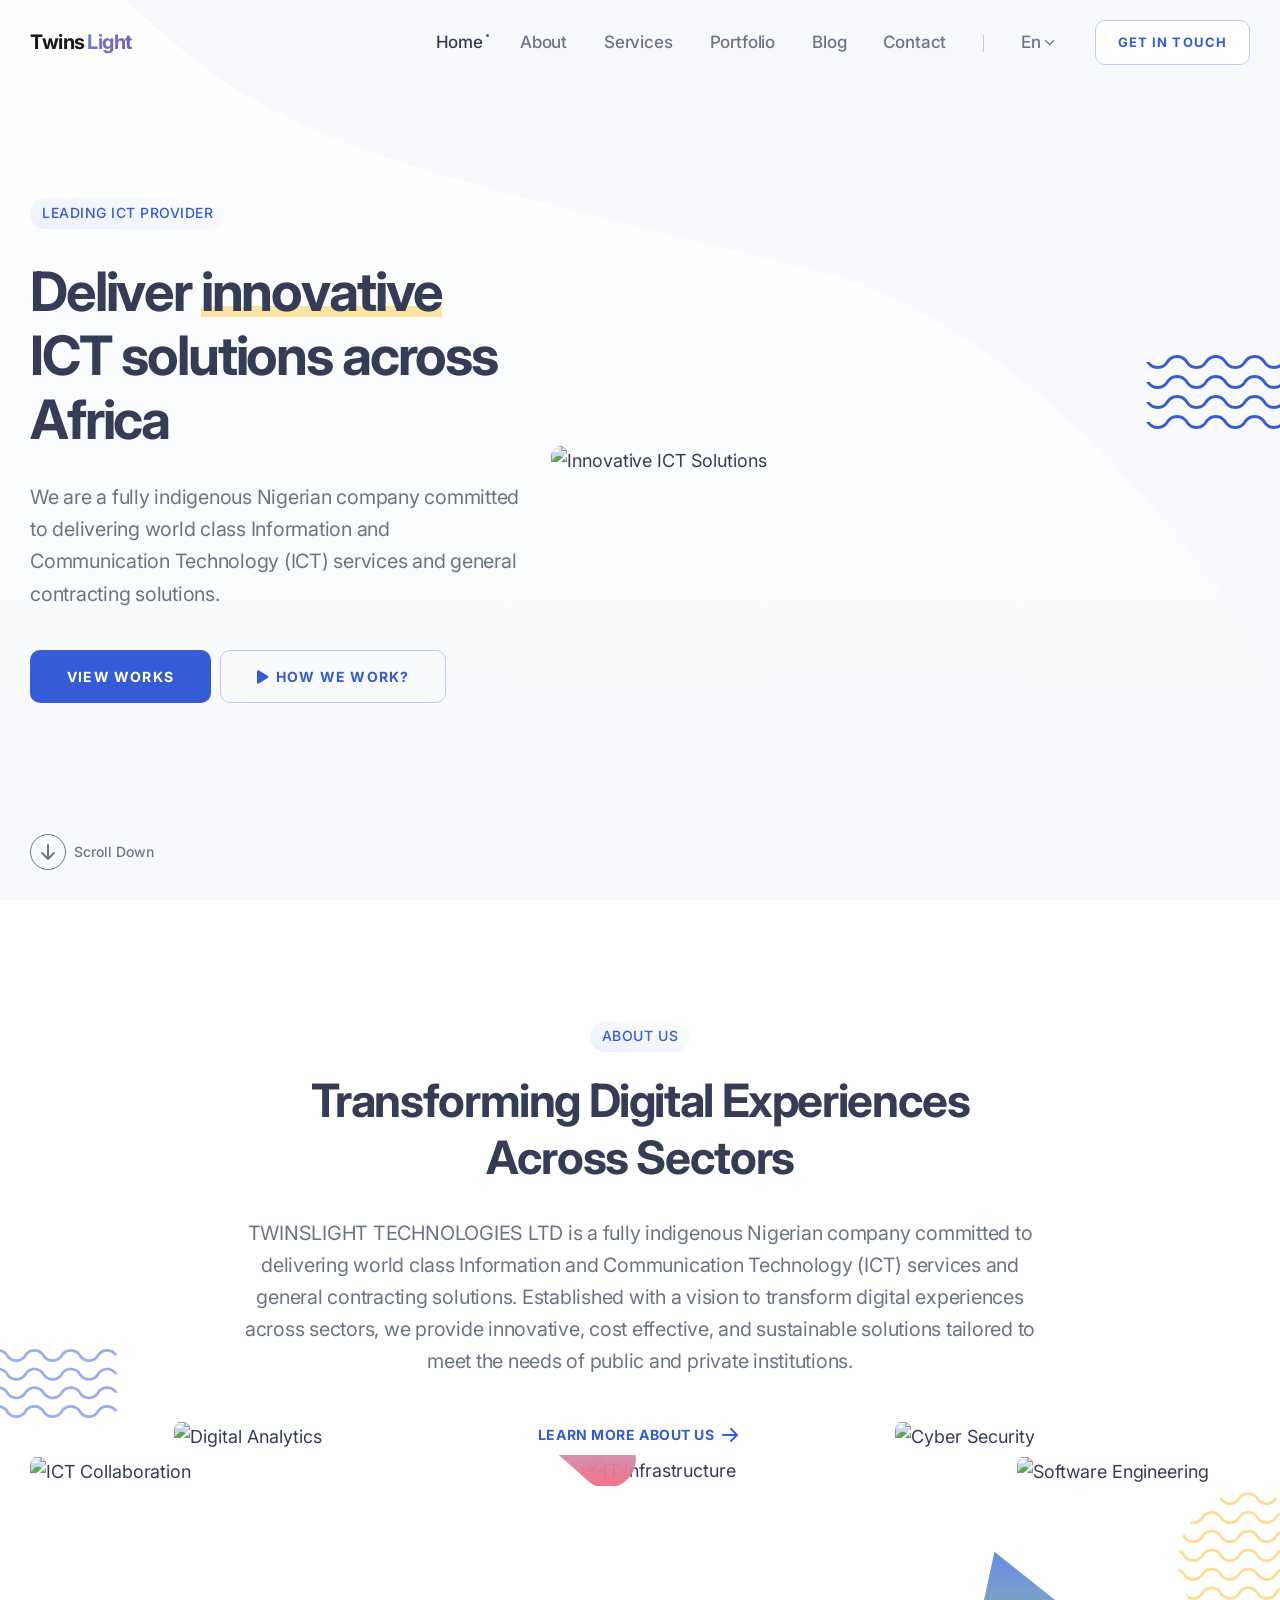
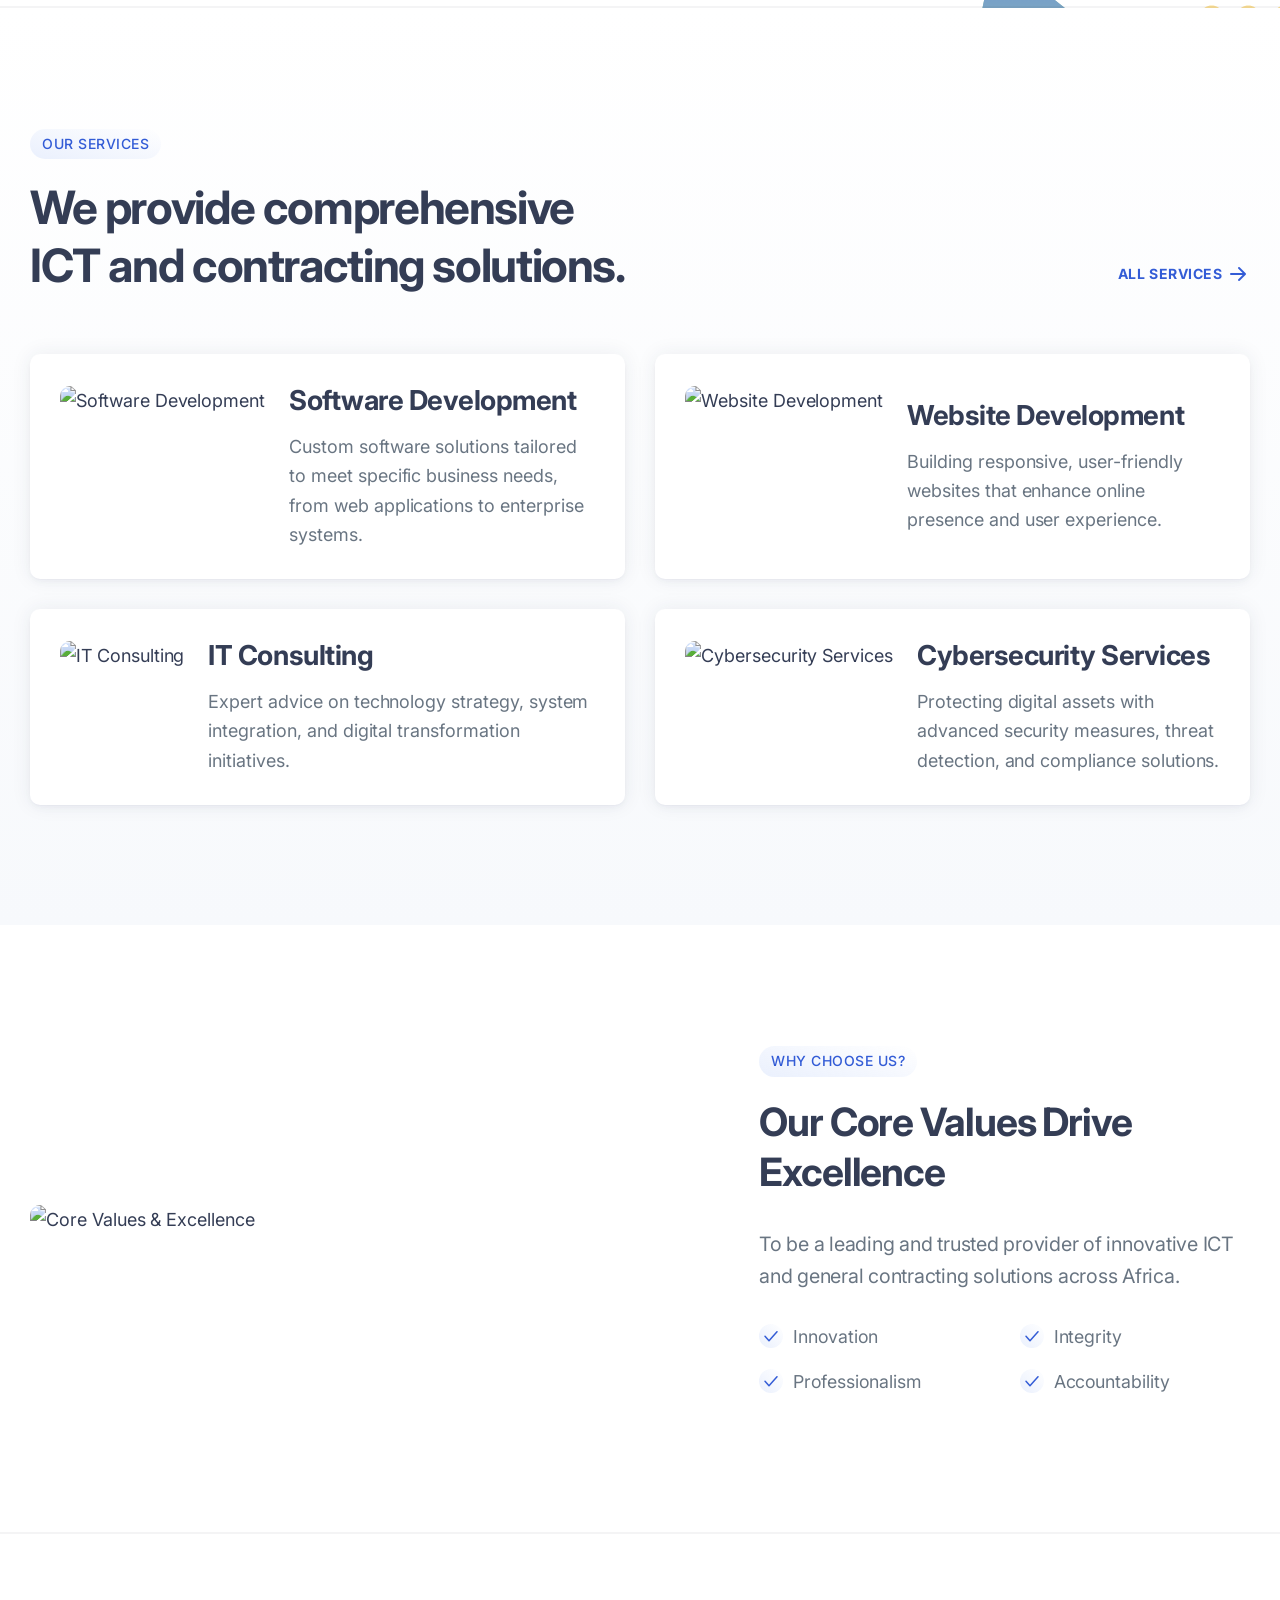
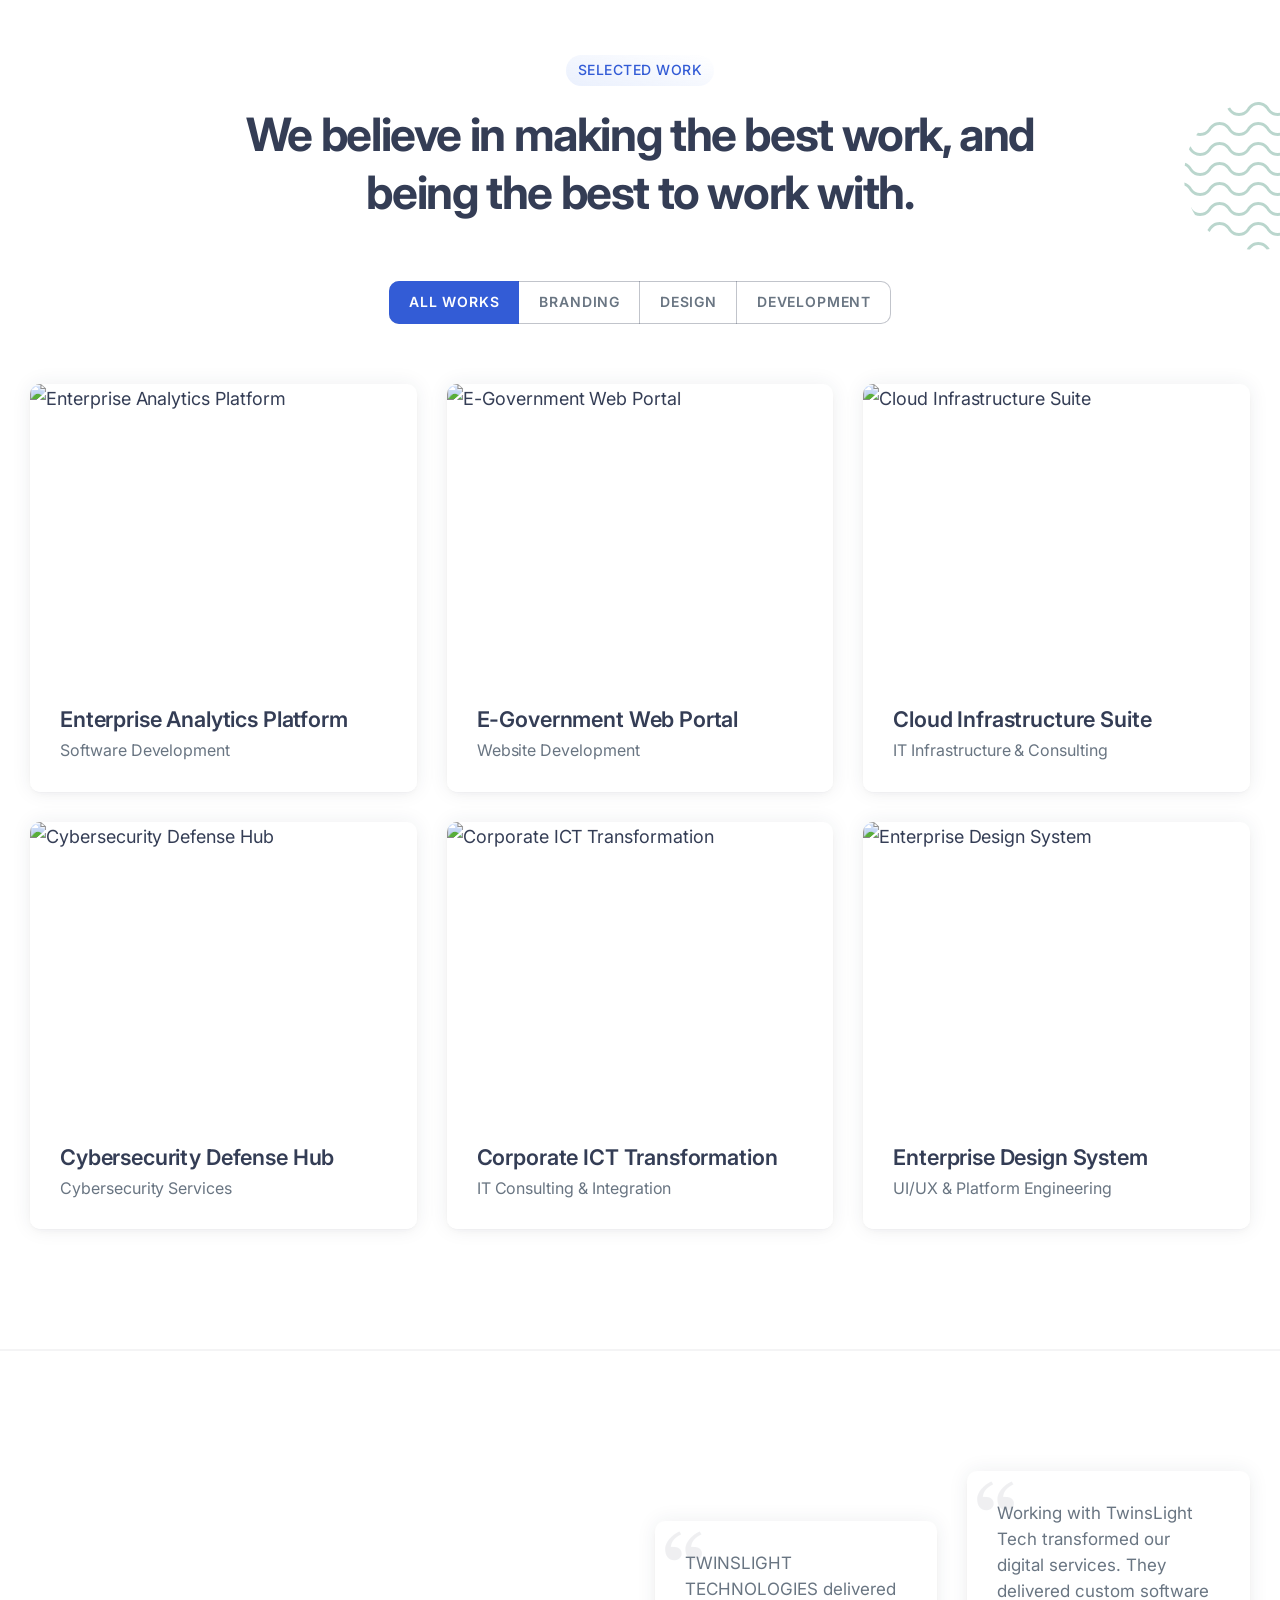
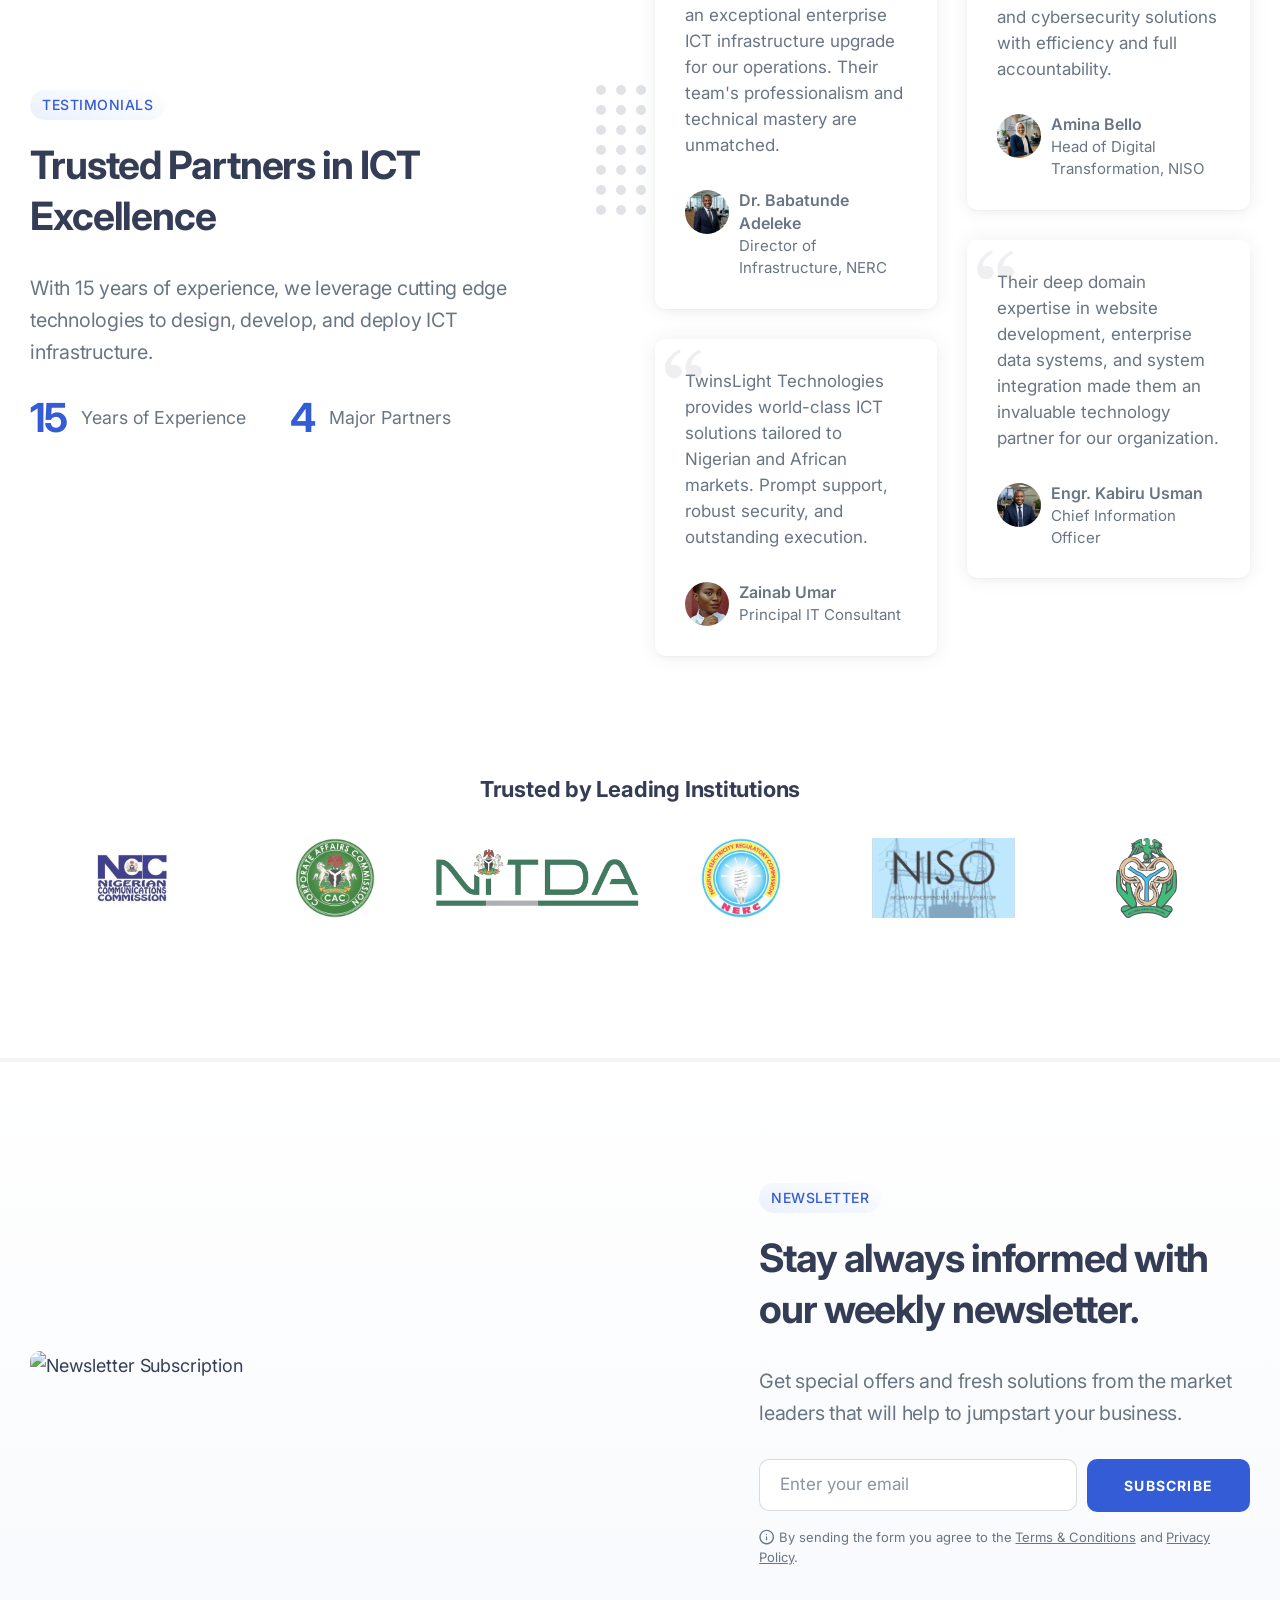
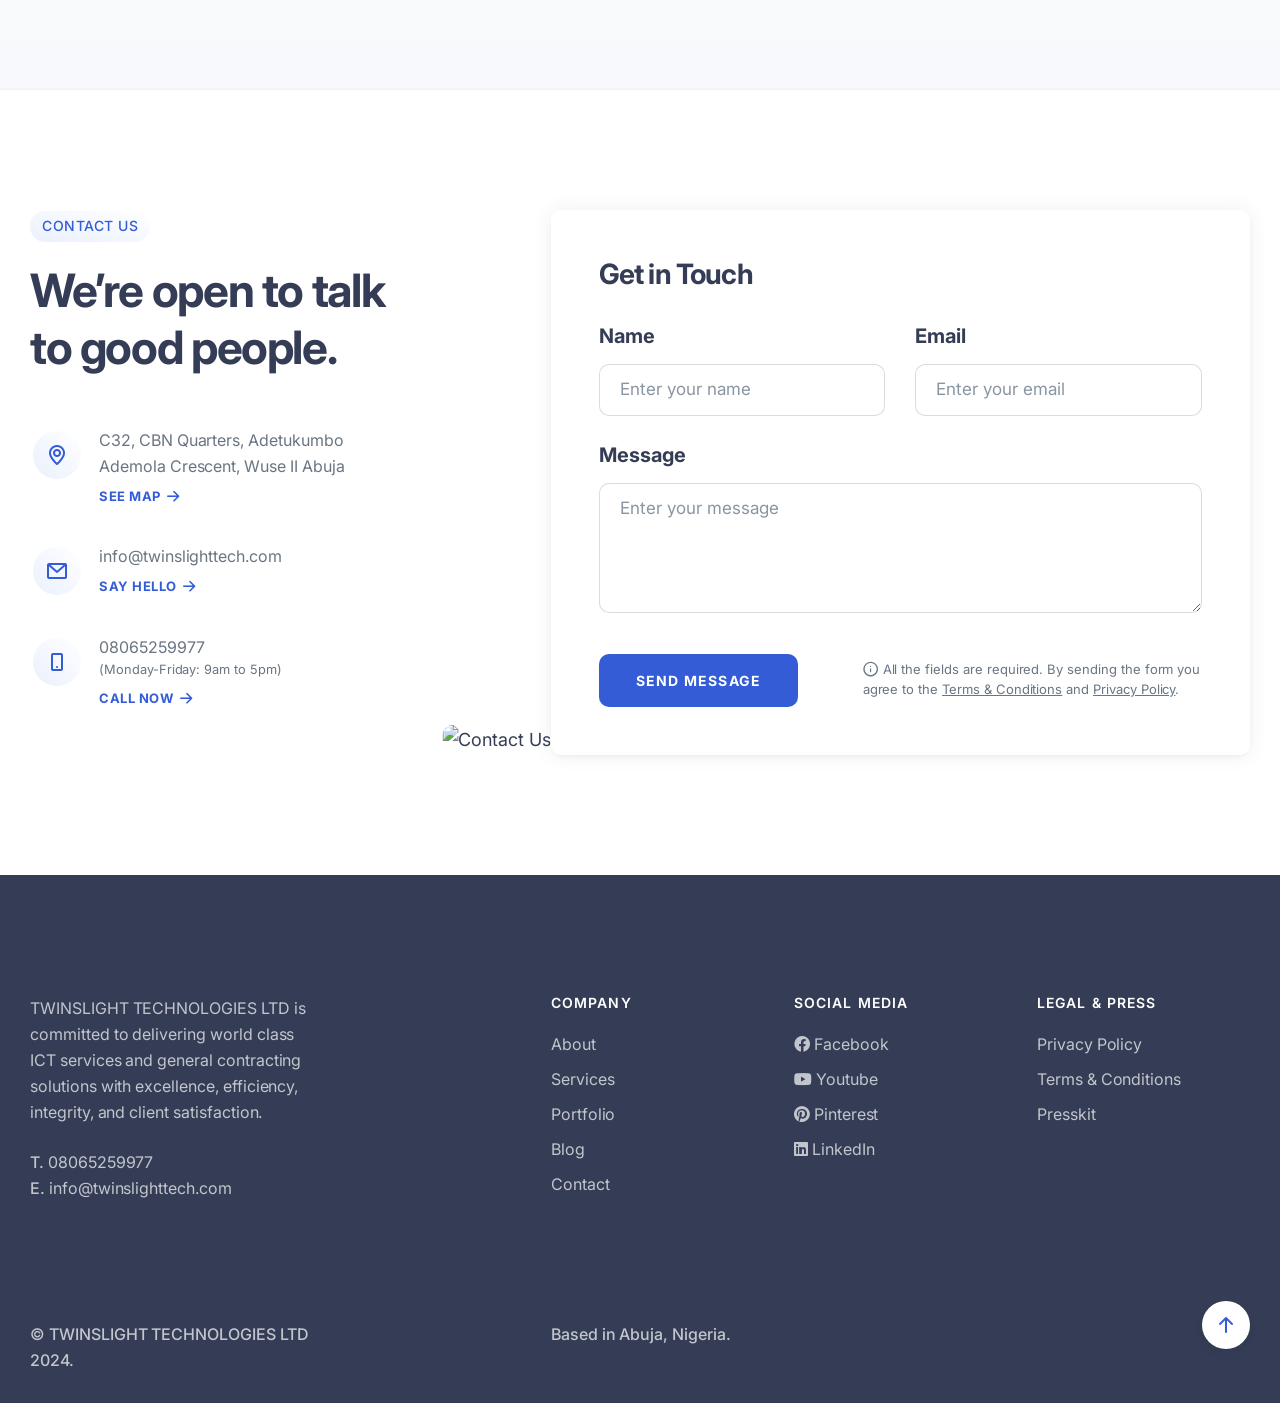
==== commit afe044f9: "working" ====
--- a/index.html
+++ b/index.html
@@ -745,7 +745,7 @@
                                                     </p>                                    
                                                     <footer class="testimonials-4-author mt-30 clearfix">                                                    
                                                         <div class="testimonials-4-author-img float-start">
-                                                            <img width="44" height="44" src="https://images.unsplash.com/photo-1506794778202-cad84cf45f1d?auto=format&fit=crop&w=150&h=150&q=80" alt="Dr. Babatunde Adeleke" class="round" />
+                                                            <img width="44" height="44" src="images/testimonials/babatunde.jpg" alt="Dr. Babatunde Adeleke" class="round" />
                                                         </div>                                        
                                                         <div class="overflow-hidden">
                                                             Dr. Babatunde Adeleke
@@ -771,7 +771,7 @@
                                                     </p>                                    
                                                     <footer class="testimonials-4-author mt-30 clearfix">                                                    
                                                         <div class="testimonials-4-author-img float-start">
-                                                            <img width="44" height="44" src="https://images.unsplash.com/photo-1573496359142-b8d87734a5a2?auto=format&fit=crop&w=150&h=150&q=80" alt="Amina Bello" class="round" />
+                                                            <img width="44" height="44" src="images/testimonials/amina.jpg" alt="Amina Bello" class="round" />
                                                         </div>                                        
                                                         <div class="overflow-hidden">
                                                             Amina Bello
@@ -797,10 +797,10 @@
                                                     </p>                                    
                                                     <footer class="testimonials-4-author mt-30 clearfix">                                                    
                                                         <div class="testimonials-4-author-img float-start">
-                                                            <img width="44" height="44" src="https://images.unsplash.com/photo-1500648767791-00dcc994a43e?auto=format&fit=crop&w=150&h=150&q=80" alt="Engr. Chukwuma Okonkwo" class="round" />
+                                                            <img width="44" height="44" src="images/testimonials/kabiru.jpg" alt="Engr. Kabiru Usman" class="round" />
                                                         </div>                                        
                                                         <div class="overflow-hidden">
-                                                            Engr. Chukwuma Okonkwo
+                                                            Engr. Kabiru Usman
                                                             <div class="small">
                                                                 Chief Information Officer
                                                             </div>
@@ -823,10 +823,10 @@
                                                     </p>                                    
                                                     <footer class="testimonials-4-author mt-30 clearfix">                                                    
                                                         <div class="testimonials-4-author-img float-start">
-                                                            <img width="44" height="44" src="https://images.unsplash.com/photo-1531746020798-e6953c6e8e04?auto=format&fit=crop&w=150&h=150&q=80" alt="Nneka Danjuma" class="round" />
+                                                            <img width="44" height="44" src="images/testimonials/zainab.jpg" alt="Zainab Umar" class="round" />
                                                         </div>                                        
                                                         <div class="overflow-hidden">
-                                                            Nneka Danjuma
+                                                            Zainab Umar
                                                             <div class="small">
                                                                 Principal IT Consultant
                                                             </div>
